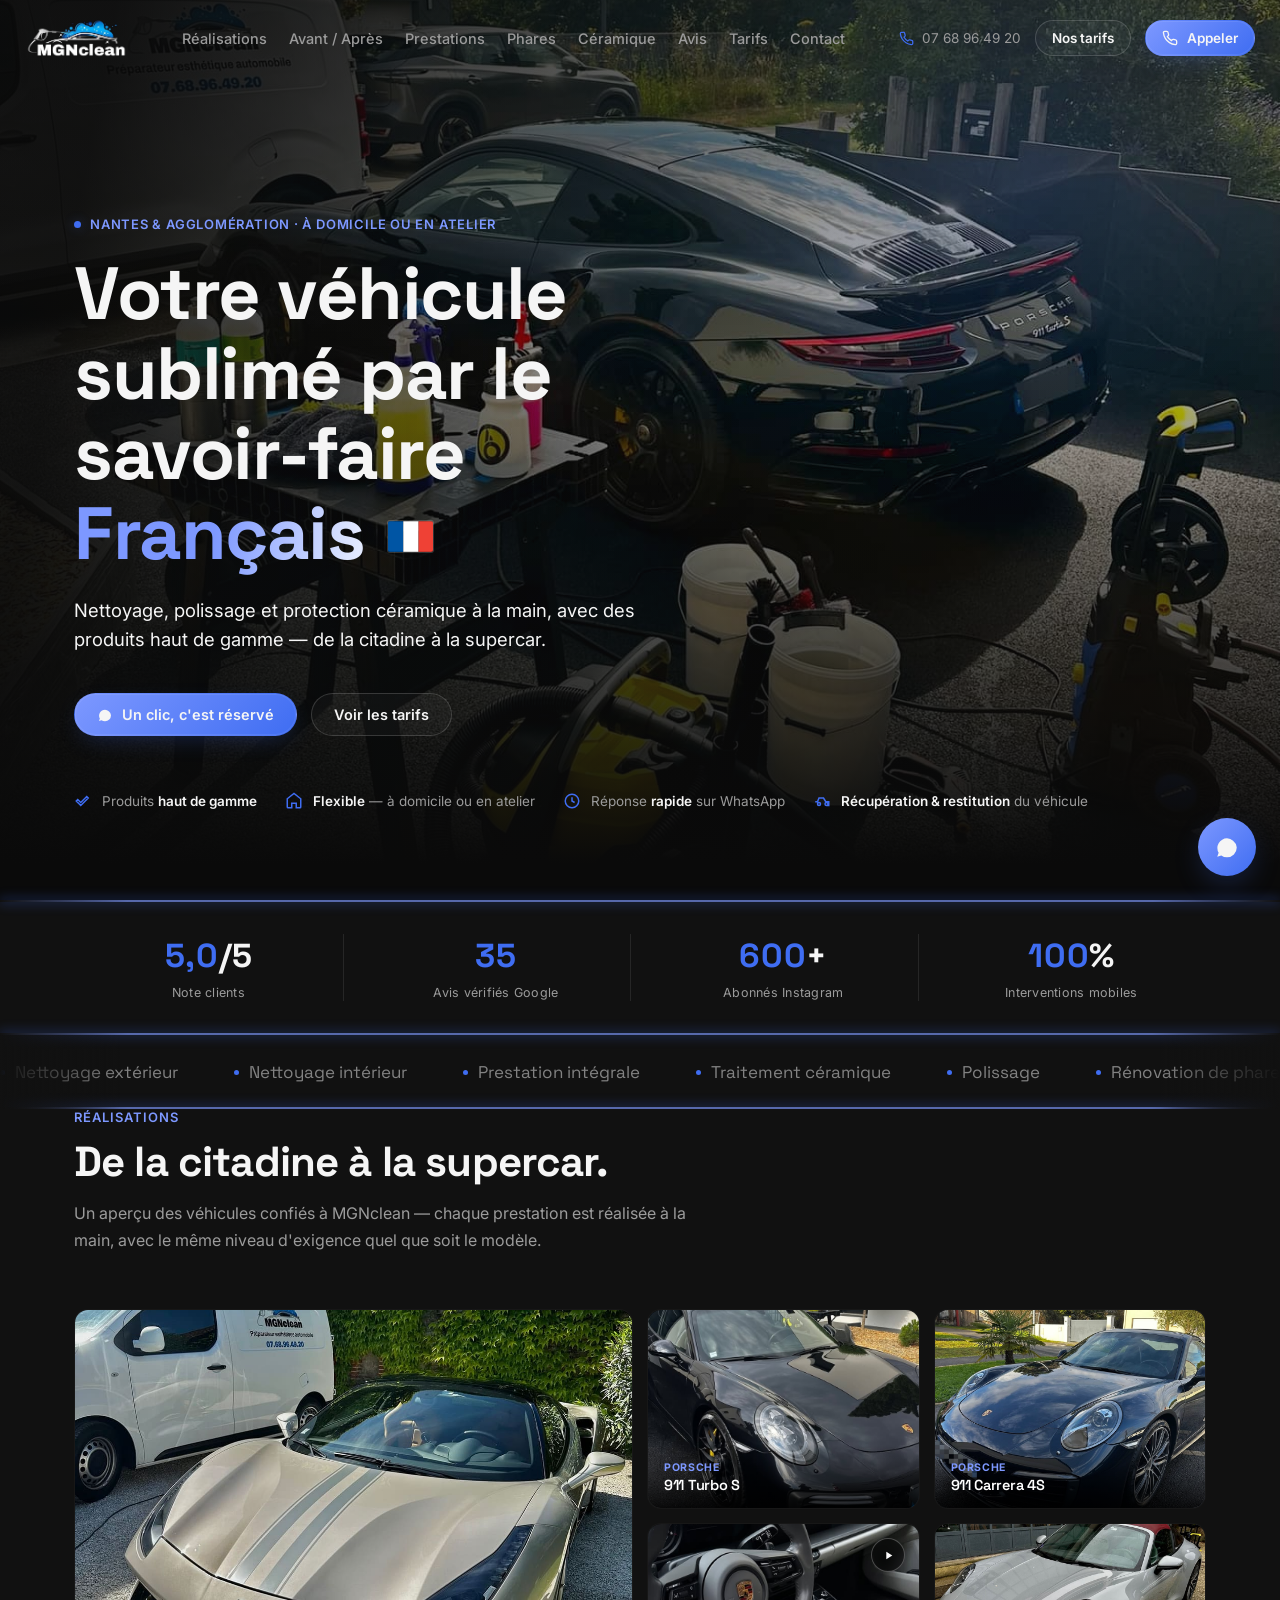
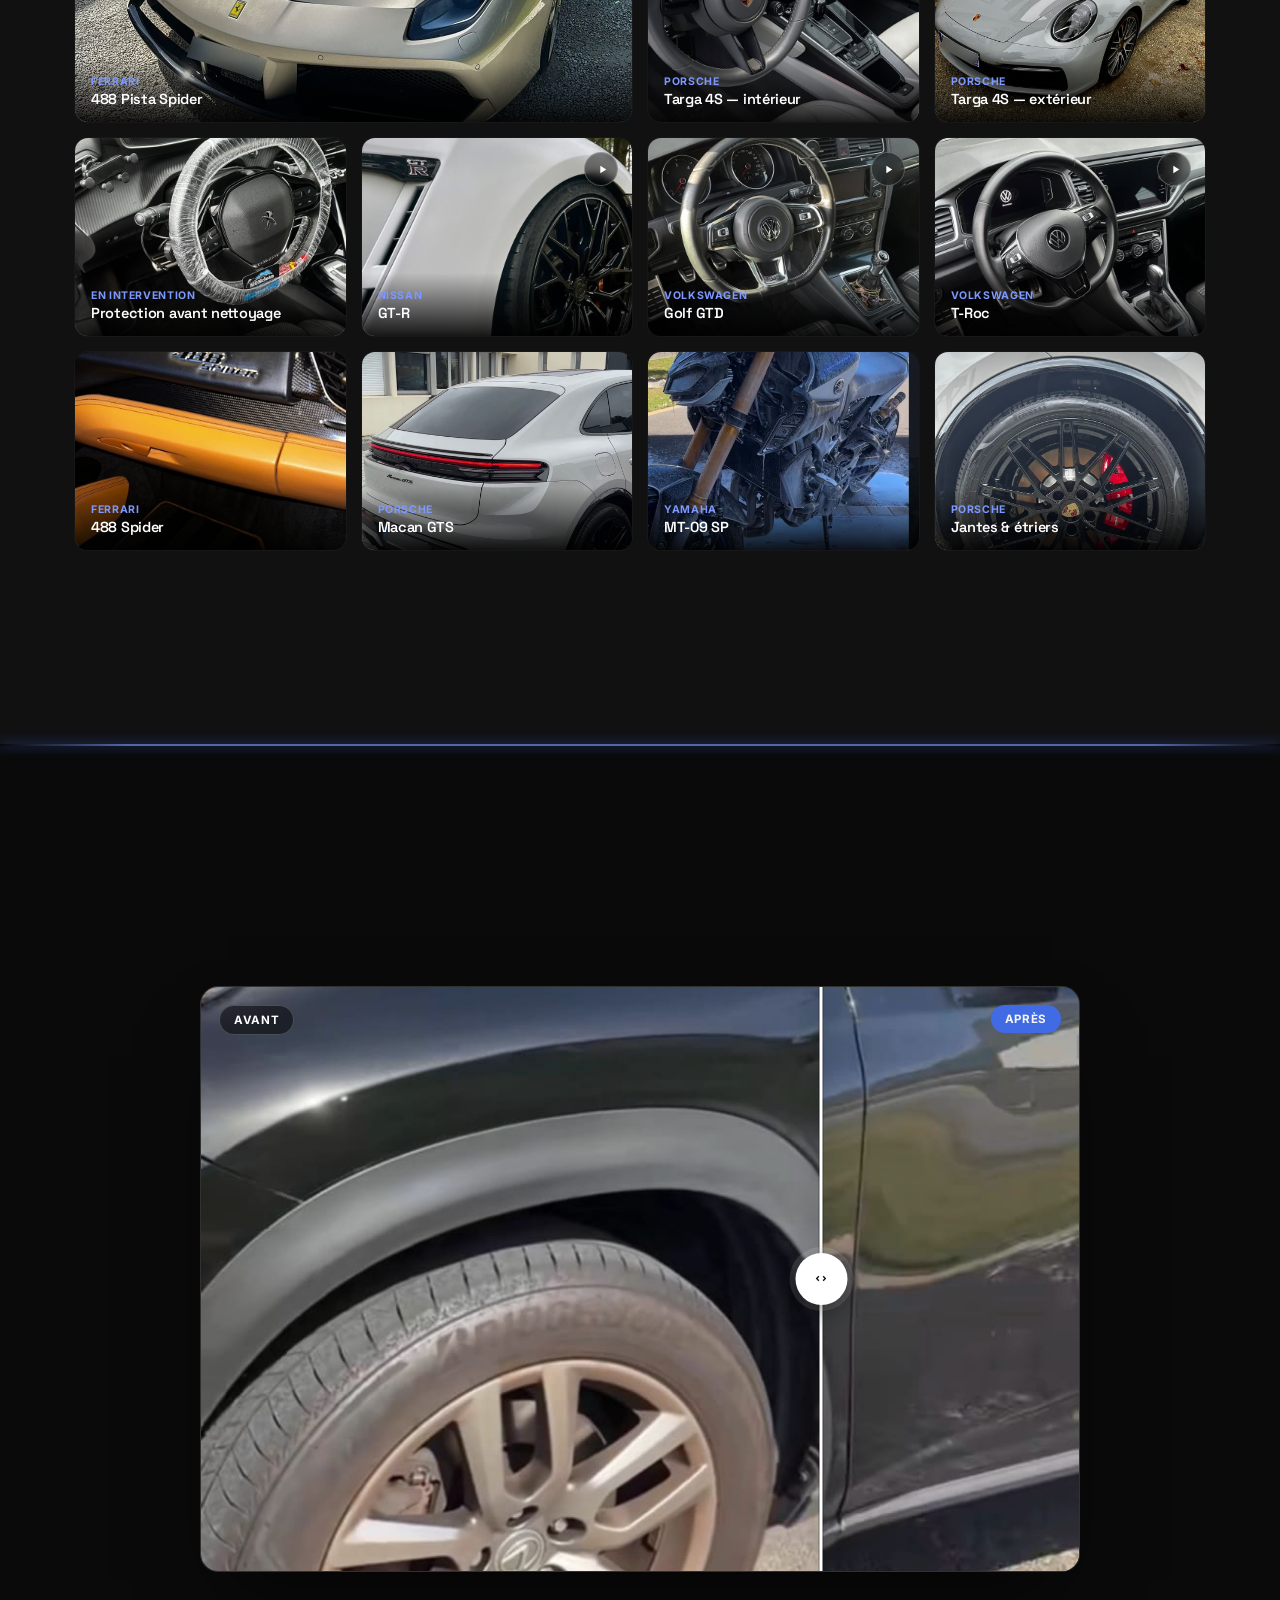
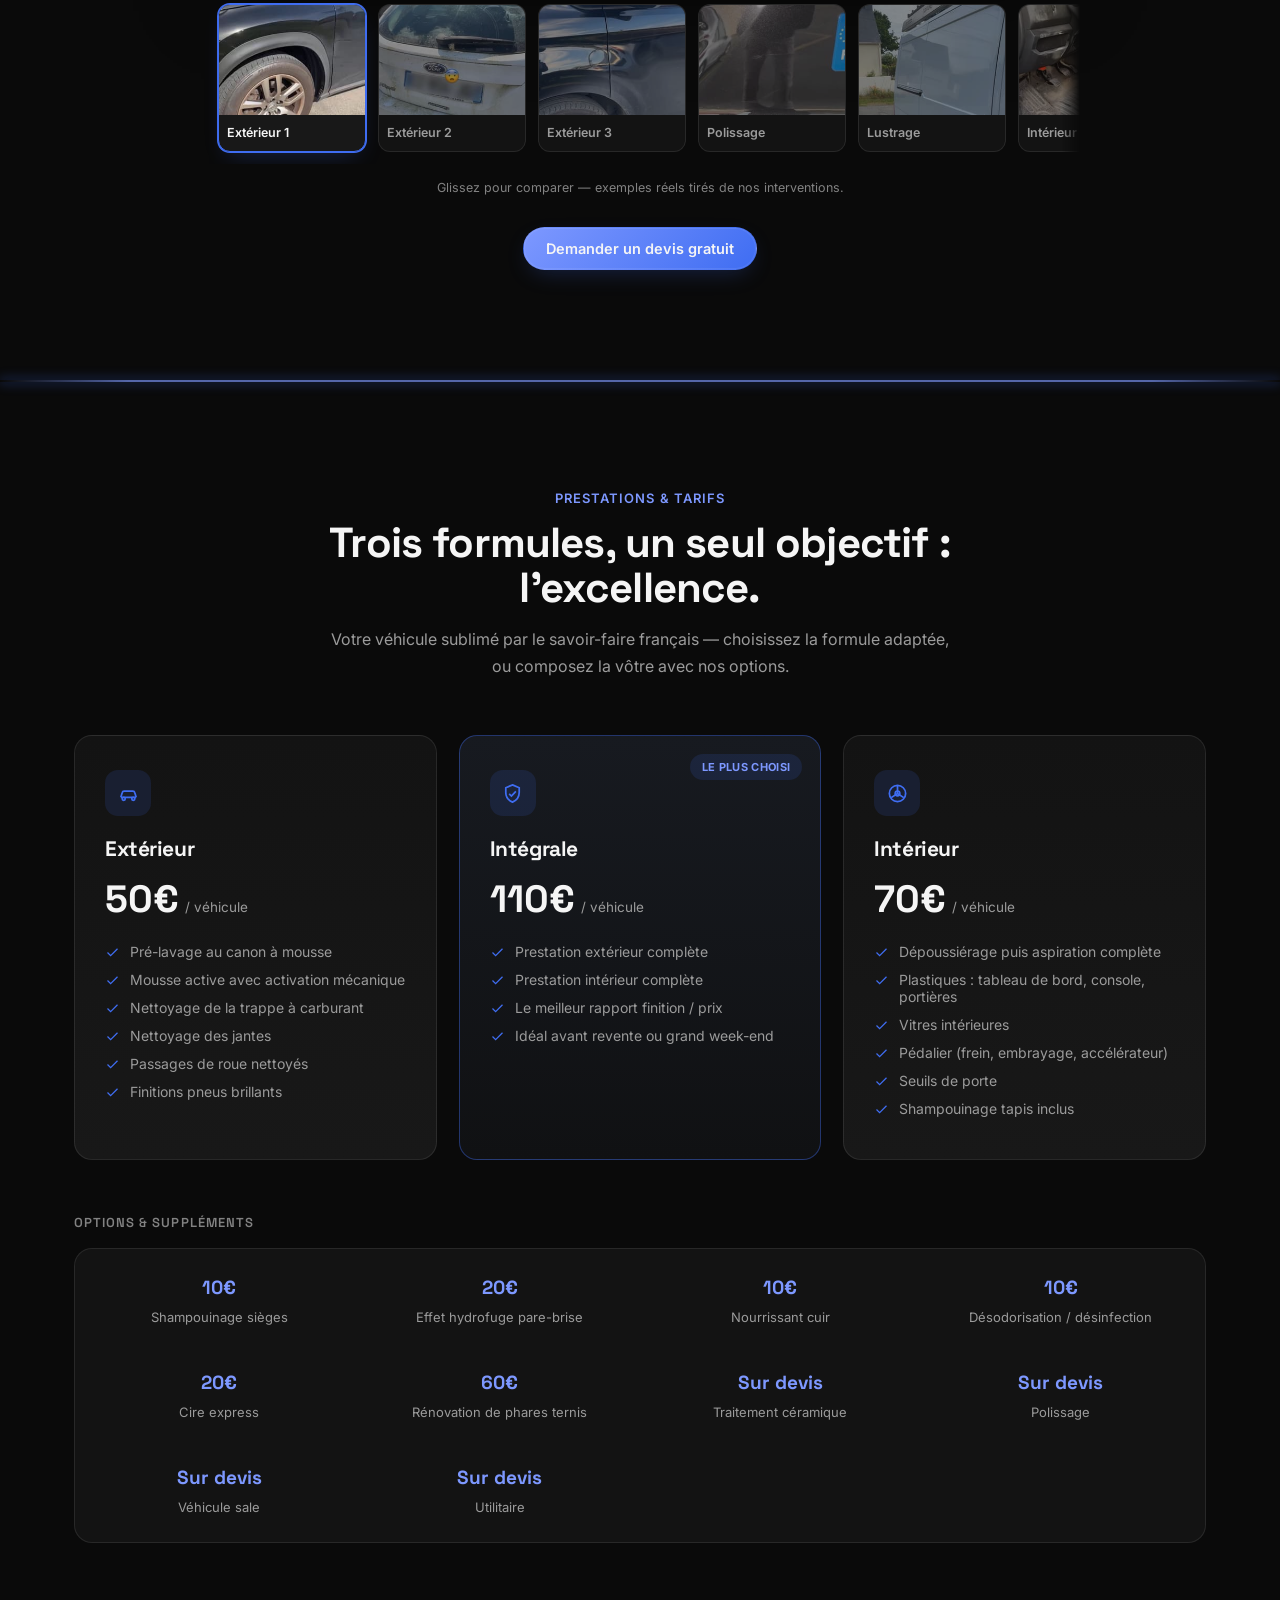
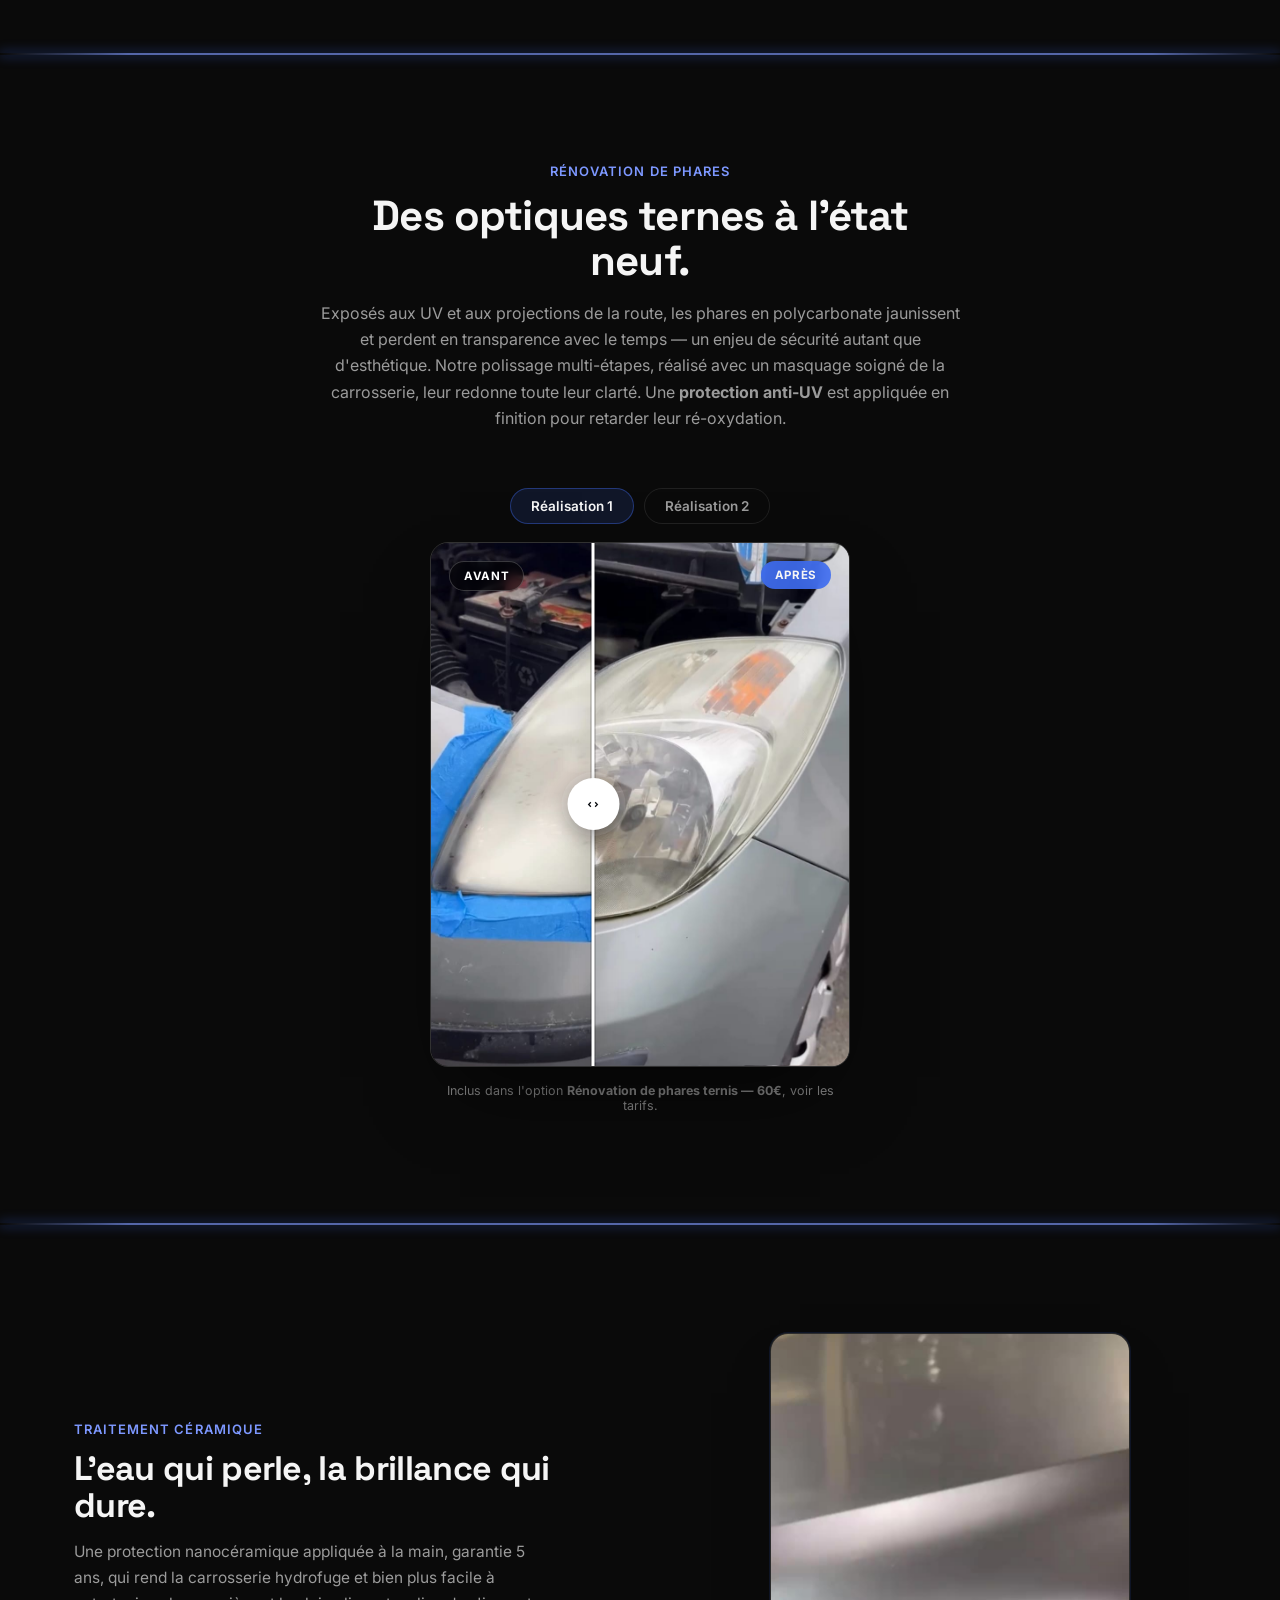
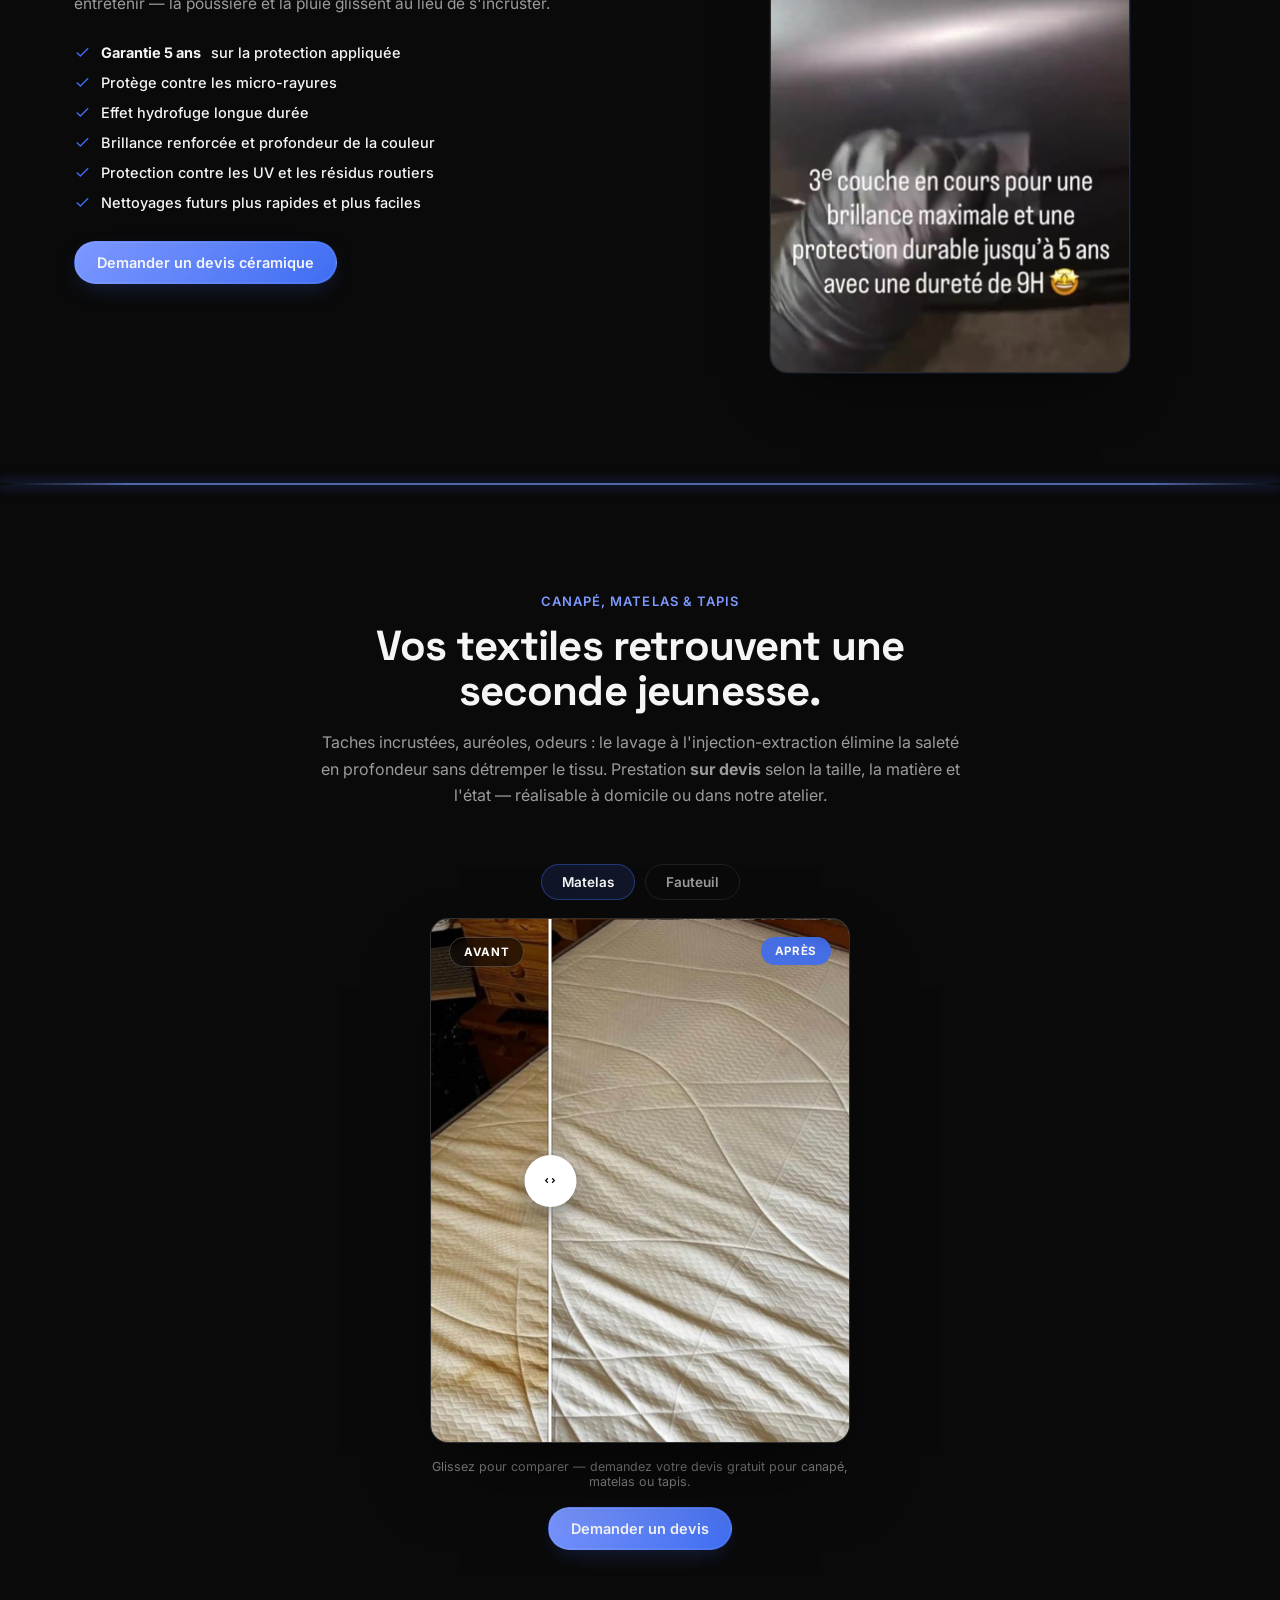
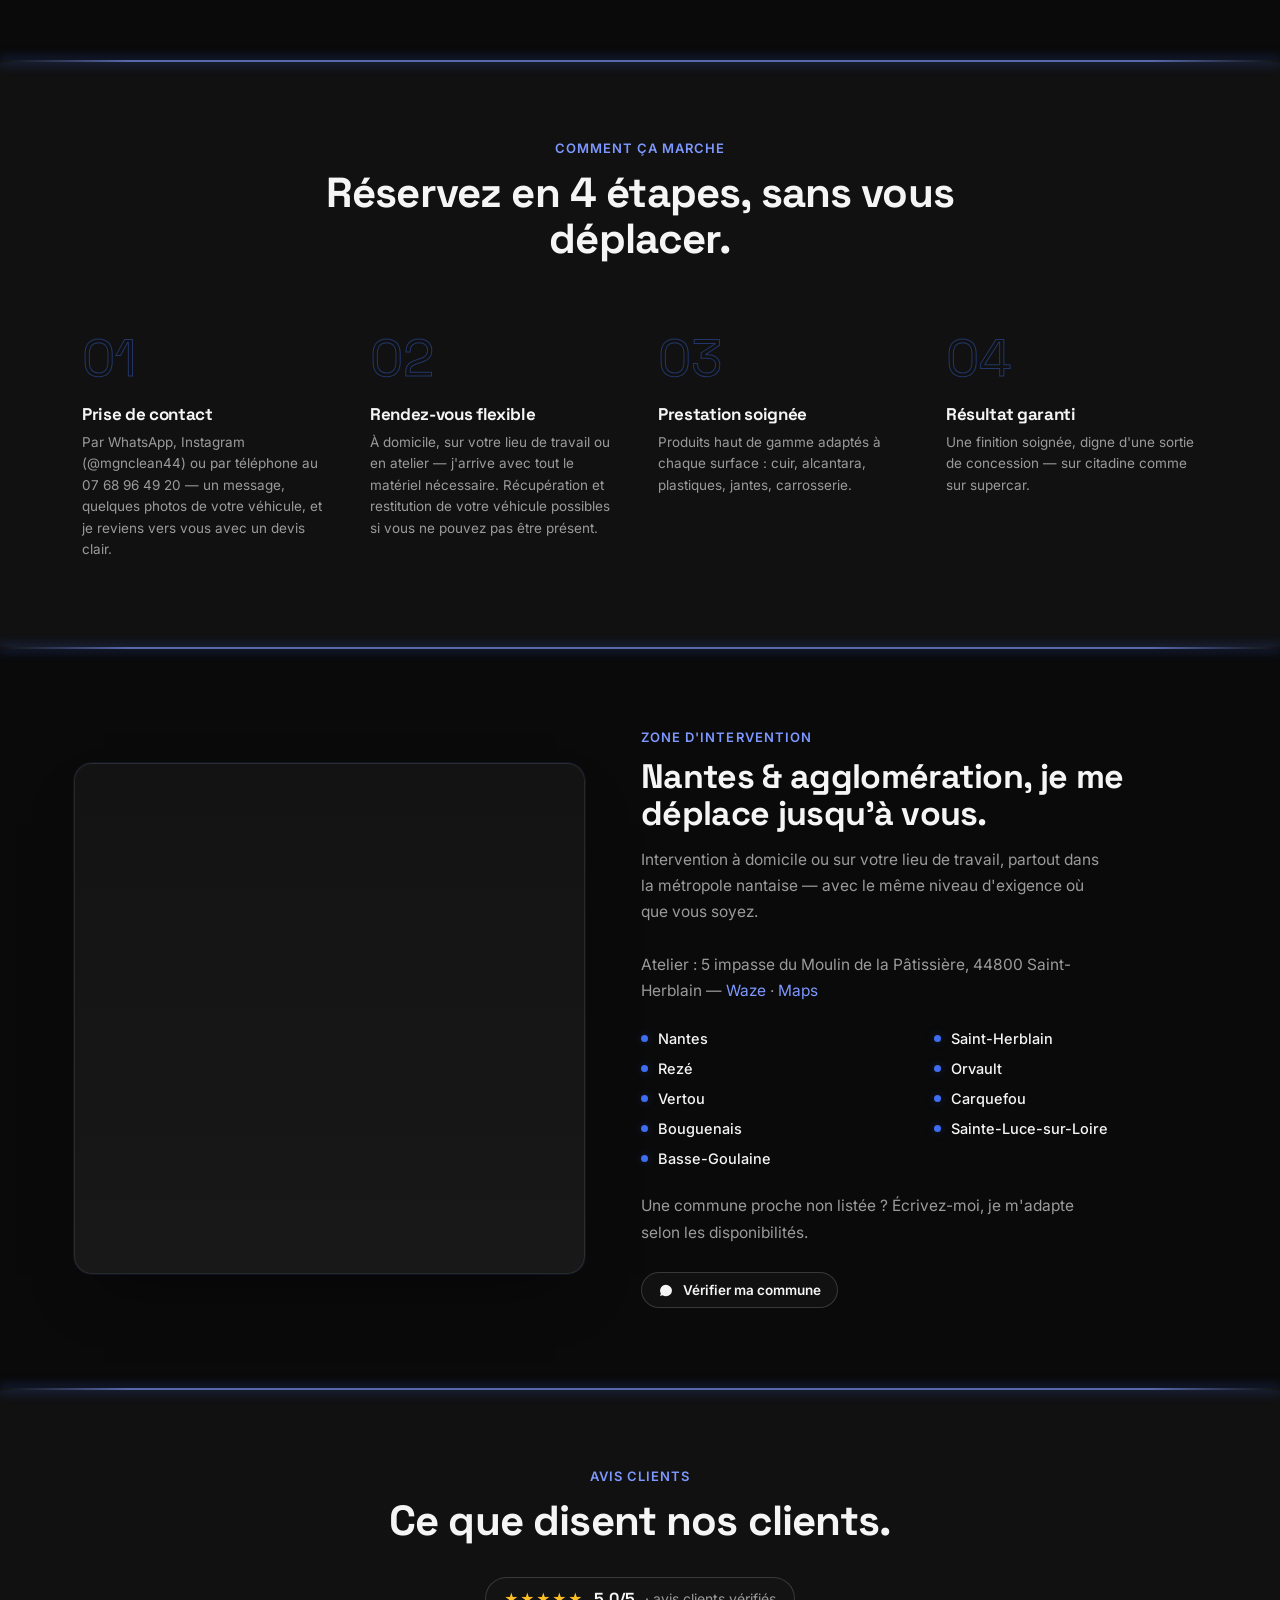
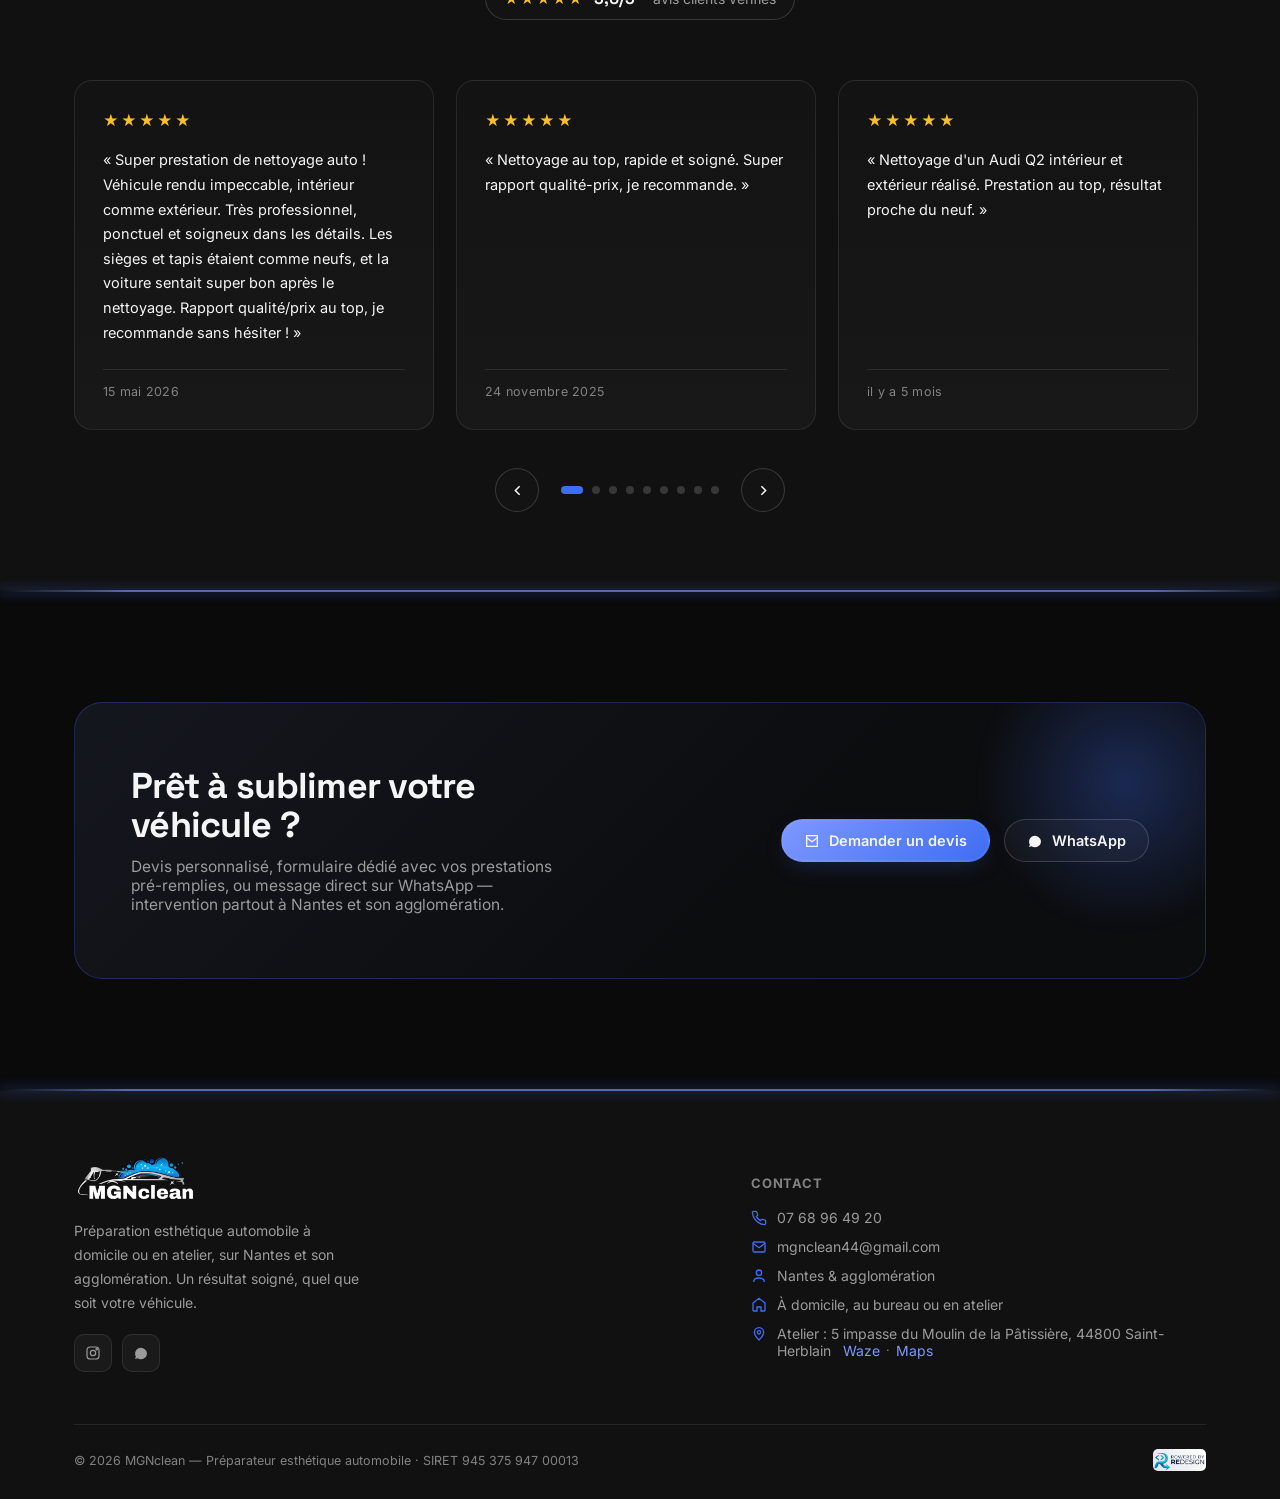
==== index.html @ d17859e5 "Refait l'Avant/Après avec une bande de vignettes sous le slider Grand slider centré, puis bande hori" ====
<!DOCTYPE html>
<html lang="fr">
<head>
<meta charset="UTF-8" />
<meta name="viewport" content="width=device-width, initial-scale=1" />
<title>MGNclean — Préparation esthétique automobile à domicile | Nantes</title>
<meta name="description" content="MGNclean, préparateur esthétique automobile à Nantes et son agglomération. Nettoyage extérieur, intérieur, traitement céramique et polissage, à domicile ou en atelier. Devis WhatsApp instantané." />
<meta name="theme-color" content="#07090b" />
<link rel="icon" href="assets/favicon.svg" type="image/svg+xml" />
<link rel="icon" href="assets/favicon-16.png" sizes="16x16" type="image/png" />
<link rel="icon" href="assets/favicon-32.png" sizes="32x32" type="image/png" />
<link rel="icon" href="assets/favicon-192.png" sizes="192x192" type="image/png" />
<link rel="icon" href="assets/favicon-512.png" sizes="512x512" type="image/png" />
<link rel="apple-touch-icon" href="assets/apple-touch-icon.png" />
<meta property="og:title" content="MGNclean — Préparation esthétique automobile" />
<meta property="og:description" content="Nettoyage, polissage & traitement céramique à domicile ou en atelier — Nantes et son agglomération." />
<meta property="og:type" content="website" />
<meta property="og:locale" content="fr_FR" />
<meta property="og:url" content="https://mgnclean44.fr/" />
<meta property="og:image" content="https://mgnclean44.fr/assets/img/hq/porsche-turbo-s-setup-hero.jpg" />
<link rel="preconnect" href="https://fonts.googleapis.com" />
<link rel="preconnect" href="https://fonts.gstatic.com" crossorigin />
<link href="https://fonts.googleapis.com/css2?family=Space+Grotesk:wght@500;600;700&family=Inter:wght@400;500;600;700&display=swap" rel="stylesheet" />
<link rel="stylesheet" href="assets/styles.css" />
<script type="application/ld+json">
{
  "@context": "https://schema.org",
  "@type": "AutoDetailing",
  "name": "MGNclean",
  "image": "https://mgnclean44.fr/assets/img/hq/porsche-turbo-s-setup-hero.jpg",
  "telephone": "+33768964920",
  "email": "mgnclean44@gmail.com",
  "priceRange": "€€",
  "areaServed": "Nantes et son agglomération",
  "address": { "@type": "PostalAddress", "streetAddress": "5 impasse du Moulin de la Pâtissière", "addressLocality": "Saint-Herblain", "postalCode": "44800", "addressCountry": "FR" },
  "url": "https://mgnclean44.fr/",
  "sameAs": ["https://www.instagram.com/mgnclean44/"]
}
</script>
</head>
<body>
<a class="skip-link" href="#main">Aller au contenu</a>

<header class="hd" id="hd">
  <div class="hd-in">
    <a href="#top" class="logo">
      <span class="logo-mark">
        <img src="assets/img/brand/logo-mark.png" alt="MGNclean" width="914" height="372" />
      </span>
    </a>
    <nav class="nav" aria-label="Navigation principale">
      <a href="#realisations">Réalisations</a>
      <a href="#avant-apres">Avant / Après</a>
      <a href="#prestations">Prestations</a>
      <a href="#phares">Phares</a>
      <a href="#ceramique">Céramique</a>
      <a href="#avis">Avis</a>
      <a href="#tarifs">Tarifs</a>
      <a href="contact.html">Contact</a>
    </nav>
    <div class="hd-actions">
      <a class="tel-pill" href="tel:+33768964920">
        <svg viewBox="0 0 24 24" fill="none" stroke="currentColor" stroke-width="2"><path d="M22 16.92v3a2 2 0 0 1-2.18 2 19.79 19.79 0 0 1-8.63-3.07 19.5 19.5 0 0 1-6-6 19.79 19.79 0 0 1-3.07-8.67A2 2 0 0 1 4.11 2h3a2 2 0 0 1 2 1.72c.127.96.361 1.903.7 2.81a2 2 0 0 1-.45 2.11L8.09 9.91a16 16 0 0 0 6 6l1.27-1.27a2 2 0 0 1 2.11-.45c.907.339 1.85.573 2.81.7A2 2 0 0 1 22 16.92z"/></svg>
        07 68 96 49 20
      </a>
      <a class="tarifs-quick" href="#tarifs">Tarifs</a>
      <a class="btn btn-ghost btn-sm" href="#tarifs">Nos tarifs</a>
      <a class="btn btn-cyan btn-sm" href="tel:+33768964920">
        <svg viewBox="0 0 24 24" fill="none" stroke="currentColor" stroke-width="2"><path d="M22 16.92v3a2 2 0 0 1-2.18 2 19.79 19.79 0 0 1-8.63-3.07 19.5 19.5 0 0 1-6-6 19.79 19.79 0 0 1-3.07-8.67A2 2 0 0 1 4.11 2h3a2 2 0 0 1 2 1.72c.127.96.361 1.903.7 2.81a2 2 0 0 1-.45 2.11L8.09 9.91a16 16 0 0 0 6 6l1.27-1.27a2 2 0 0 1 2.11-.45c.907.339 1.85.573 2.81.7A2 2 0 0 1 22 16.92z"/></svg>
        Appeler
      </a>
      <button class="burger" id="burger" aria-label="Menu" aria-expanded="false"><span></span><span></span><span></span></button>
    </div>
  </div>
</header>

<nav class="mnav" id="mnav" inert>
  <a href="#realisations">Réalisations</a>
  <a href="#avant-apres">Avant / Après</a>
  <a href="#prestations">Prestations</a>
  <a href="#phares">Rénovation phares</a>
  <a href="#ceramique">Traitement céramique</a>
  <a href="#avis">Avis</a>
  <a href="#tarifs">Tarifs</a>
  <a href="contact.html">Contact</a>
  <a class="btn btn-cyan" href="https://wa.me/message/XT7KCCNUZB6QK1" target="_blank" rel="noopener" style="margin-top:12px">Réserver sur WhatsApp</a>
</nav>

<main id="main">
<span id="top"></span>

<!-- ===================== HERO ===================== -->
<section class="hero">
  <div class="hero-media">
    <img class="hero-bg is-active" src="assets/img/hq/porsche-turbo-s-setup-hero.jpg" alt="Setup complet MGNclean : Porsche 911 Turbo S, van et matériel de detailing sur intervention" style="object-position:center 68%" />
  </div>
  <div class="hero-glow" aria-hidden="true"></div>
  <div class="hero-in">
    <p class="eyebrow">Nantes &amp; agglomération · À domicile ou en atelier</p>
    <h1>Votre véhicule sublimé par le savoir-faire <span class="fr-word"><em>Français</em> <svg class="fr-flag" viewBox="0 0 3 2" role="img" aria-label="France"><rect width="1" height="2" x="0" fill="#0055A4"/><rect width="1" height="2" x="1" fill="#fff"/><rect width="1" height="2" x="2" fill="#EF4135"/></svg></span></h1>
    <p class="hero-sub">Nettoyage, polissage et protection céramique à la main, avec des produits haut de gamme — de la citadine à la supercar.</p>
    <div class="hero-cta">
      <a class="btn btn-cyan" href="https://wa.me/message/XT7KCCNUZB6QK1" target="_blank" rel="noopener">
        <svg viewBox="0 0 24 24" fill="currentColor"><path d="M17.6 6.32A8.86 8.86 0 0 0 12.03 4a8.94 8.94 0 0 0-7.74 13.4L3 21l3.72-1.24a8.94 8.94 0 0 0 5.31 1.7h.01A8.94 8.94 0 0 0 21 12.5a8.86 8.86 0 0 0-3.4-6.18Z"/></svg>
        Un clic, c'est réservé
      </a>
      <a class="btn btn-ghost" href="#tarifs">Voir les tarifs</a>
    </div>
    <div class="hero-badges">
      <div class="hb"><svg viewBox="0 0 24 24" fill="none" stroke="currentColor" stroke-width="2"><path d="M3 12l2-2 4 4 8-8 2 2-10 10-6-6z"/></svg><span>Produits <b>haut de gamme</b></span></div>
      <div class="hb"><svg viewBox="0 0 24 24" fill="none" stroke="currentColor" stroke-width="2"><path d="M3 9l9-7 9 7v11a1 1 0 0 1-1 1h-5v-6H9v6H4a1 1 0 0 1-1-1z"/></svg><span><b>Flexible</b> — à domicile ou en atelier</span></div>
      <div class="hb"><svg viewBox="0 0 24 24" fill="none" stroke="currentColor" stroke-width="2"><circle cx="12" cy="12" r="9"/><path d="M12 7v5l3.5 2"/></svg><span>Réponse <b>rapide</b> sur WhatsApp</span></div>
      <div class="hb"><svg viewBox="0 0 24 24" fill="none" stroke="currentColor" stroke-width="2"><path d="M3 13h3l2-5h6l3 5h4v5h-2M8 18a2 2 0 1 0 0-4 2 2 0 0 0 0 4Zm10 0a2 2 0 1 0 0-4 2 2 0 0 0 0 4Z"/></svg><span><b>Récupération &amp; restitution</b> du véhicule</span></div>
    </div>
  </div>
</section>

<!-- ===================== STATS ===================== -->
<div class="stats sec-edge-t sec-edge-b">
  <div class="stats-in">
    <div class="stat"><b><span class="cy">5,0</span>/5</b><span>Note clients</span></div>
    <div class="stat"><b><span class="cy">35</span></b><span>Avis vérifiés Google</span></div>
    <div class="stat"><b><span class="cy">600</span>+</b><span>Abonnés Instagram</span></div>
    <div class="stat"><b><span class="cy">100</span>%</b><span>Interventions mobiles</span></div>
  </div>
</div>

<!-- ===================== FLEET MARQUEE ===================== -->
<div class="fleet sec-edge-b">
  <div class="fleet-marquee">
    <div class="fleet-track">
      <span>Nettoyage extérieur</span><span>Nettoyage intérieur</span><span>Prestation intégrale</span><span>Traitement céramique</span><span>Polissage</span><span>Rénovation de phares</span><span>Shampouinage sièges &amp; tapis</span><span>Effet hydrofuge</span><span>Nourrissant cuir</span><span>Désodorisation &amp; désinfection</span>
      <span>Nettoyage extérieur</span><span>Nettoyage intérieur</span><span>Prestation intégrale</span><span>Traitement céramique</span><span>Polissage</span><span>Rénovation de phares</span><span>Shampouinage sièges &amp; tapis</span><span>Effet hydrofuge</span><span>Nourrissant cuir</span><span>Désodorisation &amp; désinfection</span>
    </div>
  </div>
</div>

<!-- ===================== REALISATIONS ===================== -->
<section class="section sec-shade" id="realisations" style="padding-top:0">
  <div class="wrap">
    <div class="sec-head" data-reveal>
      <span class="sec-eyebrow">Réalisations</span>
      <h2>De la citadine à la supercar.</h2>
      <p>Un aperçu des véhicules confiés à MGNclean — chaque prestation est réalisée à la main, avec le même niveau d'exigence quel que soit le modèle.</p>
    </div>

    <div class="gal-grid" data-reveal id="galGrid">
      <a class="gal-item big" href="https://www.instagram.com/mgnclean44/" target="_blank" rel="noopener" data-cap="Ferrari 488 Pista Spider préparée par MGNclean.">
        <img src="assets/img/hq/ferrari-488-pista-hq.jpg" alt="Ferrari 488 Pista Spider préparée par MGNclean" style="object-position:center 62%" loading="lazy" />
        <span class="gal-caption"><span><span class="tag">Ferrari</span><h4>488 Pista Spider</h4></span></span>
      </a>
      <a class="gal-item" href="https://www.instagram.com/mgnclean44/" target="_blank" rel="noopener" data-cap="Préparation esthétique extérieure d'une Porsche 911 Turbo S.">
        <img src="assets/img/gallery/porsche-911-turbo-s-noir.jpg" alt="Porsche 911 Turbo S noire préparée par MGNclean" style="object-position:center 62%" loading="lazy" />
        <span class="gal-caption"><span><span class="tag">Porsche</span><h4>911 Turbo S</h4></span></span>
      </a>
      <a class="gal-item" href="https://www.instagram.com/mgnclean44/" target="_blank" rel="noopener" data-cap="Porsche 911 Carrera 4S noire préparée par MGNclean, face avant.">
        <img src="assets/img/gallery/porsche-911-noire-face-avant.jpg" alt="Porsche 911 Carrera 4S noire préparée par MGNclean, vue de face" style="object-position:center 55%" loading="lazy" />
        <span class="gal-caption"><span><span class="tag">Porsche</span><h4>911 Carrera 4S</h4></span></span>
      </a>
      <a class="gal-item" href="https://www.instagram.com/mgnclean44/" target="_blank" rel="noopener" data-cap="Habitacle cuir blanc nettoyé d'une Porsche 911 Targa 4S.">
        <img src="assets/img/gallery/porsche-911-targa-4s-interieur-cuir.jpg" alt="Intérieur cuir blanc Porsche 911 Targa 4S" style="object-position:center 32%" loading="lazy" />
        <span class="gal-play"><svg viewBox="0 0 24 24" fill="currentColor"><path d="M8 5v14l11-7z"/></svg></span>
        <span class="gal-caption"><span><span class="tag">Porsche</span><h4>Targa 4S — intérieur</h4></span></span>
      </a>
      <a class="gal-item" href="https://www.instagram.com/mgnclean44/" target="_blank" rel="noopener" data-cap="Porsche 911 Targa 4S préparée par MGNclean, vue extérieure.">
        <img src="assets/img/gallery/porsche-911-targa-4s-exterieur.jpg" alt="Porsche 911 Targa 4S grise, toit rouge, préparée par MGNclean" style="object-position:center 55%" loading="lazy" />
        <span class="gal-caption"><span><span class="tag">Porsche</span><h4>Targa 4S — extérieur</h4></span></span>
      </a>
      <a class="gal-item" href="https://www.instagram.com/mgnclean44/" target="_blank" rel="noopener" data-cap="Sur intervention — protection du volant avant prestation intérieure.">
        <img src="assets/img/gallery/intervention-mgnclean-protection-volant.jpg" alt="Volant protégé par MGNclean avant intervention intérieure" style="object-position:center 28%" loading="lazy" />
        <span class="gal-caption"><span><span class="tag">En intervention</span><h4>Protection avant nettoyage</h4></span></span>
      </a>
      <a class="gal-item" href="https://www.instagram.com/mgnclean44/" target="_blank" rel="noopener" data-cap="Profil d'une Nissan GT-R préparée par MGNclean.">
        <img src="assets/img/gallery/nissan-gtr-profil-badge.jpg" alt="Profil et badge d'une Nissan GT-R blanche préparée par MGNclean" style="object-position:center 45%" loading="lazy" />
        <span class="gal-play"><svg viewBox="0 0 24 24" fill="currentColor"><path d="M8 5v14l11-7z"/></svg></span>
        <span class="gal-caption"><span><span class="tag">Nissan</span><h4>GT-R</h4></span></span>
      </a>
      <a class="gal-item" href="https://www.instagram.com/mgnclean44/" target="_blank" rel="noopener" data-cap="Habitacle nettoyé d'une Volkswagen Golf GTD.">
        <img src="assets/img/gallery/vw-golf-gtd-interieur.jpg" alt="Intérieur Volkswagen Golf GTD" style="object-position:center 28%" loading="lazy" />
        <span class="gal-play"><svg viewBox="0 0 24 24" fill="currentColor"><path d="M8 5v14l11-7z"/></svg></span>
        <span class="gal-caption"><span><span class="tag">Volkswagen</span><h4>Golf GTD</h4></span></span>
      </a>
      <a class="gal-item" href="https://www.instagram.com/mgnclean44/" target="_blank" rel="noopener" data-cap="Habitacle nettoyé d'un Volkswagen T-Roc, SUV familial.">
        <img src="assets/img/gallery/vw-troc-interieur.jpg" alt="Intérieur Volkswagen T-Roc" style="object-position:center 32%" loading="lazy" />
        <span class="gal-play"><svg viewBox="0 0 24 24" fill="currentColor"><path d="M8 5v14l11-7z"/></svg></span>
        <span class="gal-caption"><span><span class="tag">Volkswagen</span><h4>T-Roc</h4></span></span>
      </a>
      <a class="gal-item" href="https://www.instagram.com/mgnclean44/" target="_blank" rel="noopener" data-cap="Habitacle cuir orange d'une Ferrari 488 Spider préparée par MGNclean.">
        <img src="assets/img/gallery/ferrari-488-spider-habitacle-orange.jpg" alt="Habitacle cuir orange d'une Ferrari 488 Spider" style="object-position:center 18%" loading="lazy" />
        <span class="gal-caption"><span><span class="tag">Ferrari</span><h4>488 Spider</h4></span></span>
      </a>
      <a class="gal-item" href="https://www.instagram.com/mgnclean44/" target="_blank" rel="noopener" data-cap="Porsche Macan GTS préparée par MGNclean.">
        <img src="assets/img/gallery/porsche-macan-gts-arriere.jpg" alt="Porsche Macan GTS blanche préparée par MGNclean, vue arrière" style="object-position:center 40%" loading="lazy" />
        <span class="gal-caption"><span><span class="tag">Porsche</span><h4>Macan GTS</h4></span></span>
      </a>
      <a class="gal-item" href="https://www.instagram.com/mgnclean44/" target="_blank" rel="noopener" data-cap="Yamaha MT-09 SP au lavage moussant par MGNclean.">
        <img src="assets/img/gallery/yamaha-mt09-lavage-mousse.jpg" alt="Yamaha MT-09 SP recouverte de mousse active lors d'un lavage MGNclean" style="object-position:center 45%" loading="lazy" />
        <span class="gal-caption"><span><span class="tag">Yamaha</span><h4>MT-09 SP</h4></span></span>
      </a>
      <a class="gal-item" href="https://www.instagram.com/mgnclean44/" target="_blank" rel="noopener" data-cap="Jantes et étriers de frein d'une Porsche, finition impeccable.">
        <img src="assets/img/gallery/porsche-jantes-etriers.jpg" alt="Jante noire et étrier de frein rouge Porsche, finition impeccable" style="object-position:center 40%" loading="lazy" />
        <span class="gal-caption"><span><span class="tag">Porsche</span><h4>Jantes &amp; étriers</h4></span></span>
      </a>
    </div>

    <div class="gal-more" data-reveal>
      <a class="btn btn-ghost" href="https://www.instagram.com/mgnclean44/" target="_blank" rel="noopener">
        <svg viewBox="0 0 24 24" fill="none" stroke="currentColor" stroke-width="1.8"><rect x="3" y="3" width="18" height="18" rx="5"/><circle cx="12" cy="12" r="4"/><circle cx="17.5" cy="6.5" r="1"/></svg>
        Voir toutes les réalisations sur Instagram
      </a>
    </div>
  </div>
</section>

<!-- ===================== AVANT / APRES ===================== -->
<section class="section sec-edge-t" id="avant-apres">
  <div class="wrap">
    <div class="sec-head center" data-reveal>
      <span class="sec-eyebrow">Avant / après</span>
      <h2>La différence se voit.</h2>
    </div>
    <div class="ba-wrap">
      <div class="ba-stage" data-reveal>
        <div class="ba-panel active" data-ba-panel="ext1" id="ba-panel-ext1" role="tabpanel" aria-labelledby="ba-tab-ext1" tabindex="0">
          <div class="ba-slider" data-ba-slider>
            <img class="ba-before" src="assets/img/gallery/ba-lexus-exterieur-avant.jpg" alt="Extérieur avant nettoyage, jante encrassée par les résidus de freinage" style="object-position:center 55%" loading="lazy" />
            <img class="ba-after" src="assets/img/gallery/ba-lexus-exterieur-apres.jpg" alt="Extérieur après nettoyage, carrosserie et jante noire brillantes" style="object-position:center 55%" loading="lazy" />
            <span class="ba-label l-before">Avant</span>
            <span class="ba-label l-after">Après</span>
            <div class="ba-handle">
              <div class="ba-grip">
                <svg viewBox="0 0 24 24" fill="none" stroke="currentColor" stroke-width="2.4"><path d="M8 8l-4 4 4 4M16 8l4 4-4 4"/></svg>
              </div>
            </div>
          </div>
        </div>

        <div class="ba-panel" data-ba-panel="ext2" id="ba-panel-ext2" role="tabpanel" aria-labelledby="ba-tab-ext2" tabindex="0" hidden>
          <div class="ba-slider" data-ba-slider>
            <img class="ba-before" src="assets/img/gallery/ba-lustrage-avant.jpg" alt="Extérieur avant polissage, carrosserie terne et voilée" style="object-position:center 40%" loading="lazy" />
            <img class="ba-after" src="assets/img/gallery/ba-lustrage-apres.jpg" alt="Extérieur après polissage, carrosserie brillante aux reflets nets" style="object-position:center 40%" loading="lazy" />
            <span class="ba-label l-before">Avant</span>
            <span class="ba-label l-after">Après</span>
            <div class="ba-handle">
              <div class="ba-grip">
                <svg viewBox="0 0 24 24" fill="none" stroke="currentColor" stroke-width="2.4"><path d="M8 8l-4 4 4 4M16 8l4 4-4 4"/></svg>
              </div>
            </div>
          </div>
        </div>

        <div class="ba-panel" data-ba-panel="lustrage2" id="ba-panel-lustrage2" role="tabpanel" aria-labelledby="ba-tab-lustrage2" tabindex="0" hidden>
          <div class="ba-slider" data-ba-slider>
            <img class="ba-before" src="assets/img/gallery/ba-lustrage2-avant.jpg" alt="Camionnette avant lustrage, carrosserie terne" loading="lazy" />
            <img class="ba-after" src="assets/img/gallery/ba-lustrage2-apres.jpg" alt="Camionnette après lustrage, carrosserie brillante" loading="lazy" />
            <span class="ba-label l-before">Avant</span>
            <span class="ba-label l-after">Après</span>
            <div class="ba-handle">
              <div class="ba-grip">
                <svg viewBox="0 0 24 24" fill="none" stroke="currentColor" stroke-width="2.4"><path d="M8 8l-4 4 4 4M16 8l4 4-4 4"/></svg>
              </div>
            </div>
          </div>
        </div>

        <div class="ba-panel" data-ba-panel="ext3" id="ba-panel-ext3" role="tabpanel" aria-labelledby="ba-tab-ext3" tabindex="0" hidden>
          <div class="ba-slider" data-ba-slider>
            <img class="ba-before" src="assets/img/gallery/ba-ford-exterieur-avant.jpg" alt="Extérieur avant nettoyage, carrosserie couverte de mousses et traces vertes" style="object-position:center 40%" loading="lazy" />
            <img class="ba-after" src="assets/img/gallery/ba-ford-exterieur-apres.jpg" alt="Extérieur après nettoyage, carrosserie propre et brillante" style="object-position:center 40%" loading="lazy" />
            <span class="ba-label l-before">Avant</span>
            <span class="ba-label l-after">Après</span>
            <div class="ba-handle">
              <div class="ba-grip">
                <svg viewBox="0 0 24 24" fill="none" stroke="currentColor" stroke-width="2.4"><path d="M8 8l-4 4 4 4M16 8l4 4-4 4"/></svg>
              </div>
            </div>
          </div>
        </div>

        <div class="ba-panel" data-ba-panel="ext4" id="ba-panel-ext4" role="tabpanel" aria-labelledby="ba-tab-ext4" tabindex="0" hidden>
          <div class="ba-slider" data-ba-slider>
            <img class="ba-before" src="assets/img/gallery/ba-ford-suv-avant.jpg" alt="Extérieur avant lustrage, carrosserie terne avec traces de tourbillonnage" style="object-position:center 40%" loading="lazy" />
            <img class="ba-after" src="assets/img/gallery/ba-ford-suv-apres.jpg" alt="Extérieur après lustrage, carrosserie brillante aux reflets nets" style="object-position:center 40%" loading="lazy" />
            <span class="ba-label l-before">Avant</span>
            <span class="ba-label l-after">Après</span>
            <div class="ba-handle">
              <div class="ba-grip">
                <svg viewBox="0 0 24 24" fill="none" stroke="currentColor" stroke-width="2.4"><path d="M8 8l-4 4 4 4M16 8l4 4-4 4"/></svg>
              </div>
            </div>
          </div>
        </div>

        <div class="ba-panel" data-ba-panel="int1" id="ba-panel-int1" role="tabpanel" aria-labelledby="ba-tab-int1" tabindex="0" hidden>
          <div class="ba-slider" data-ba-slider>
            <img class="ba-before" src="assets/img/gallery/ba-renault-interieur-avant.jpg" alt="Intérieur avant nettoyage, tableau de bord et plancher poussiéreux" style="object-position:center 40%" loading="lazy" />
            <img class="ba-after" src="assets/img/gallery/ba-renault-interieur-apres.jpg" alt="Intérieur après nettoyage, plastiques et plancher impeccables" style="object-position:center 40%" loading="lazy" />
            <span class="ba-label l-before">Avant</span>
            <span class="ba-label l-after">Après</span>
            <div class="ba-handle">
              <div class="ba-grip">
                <svg viewBox="0 0 24 24" fill="none" stroke="currentColor" stroke-width="2.4"><path d="M8 8l-4 4 4 4M16 8l4 4-4 4"/></svg>
              </div>
            </div>
          </div>
        </div>

        <div class="ba-panel" data-ba-panel="int2" id="ba-panel-int2" role="tabpanel" aria-labelledby="ba-tab-int2" tabindex="0" hidden>
          <div class="ba-slider" data-ba-slider>
            <img class="ba-before" src="assets/img/gallery/ba-ford-transit-avant.jpg" alt="Intérieur avant nettoyage, tapis de sol boueux et tableau de bord poussiéreux" style="object-position:center 40%" loading="lazy" />
            <img class="ba-after" src="assets/img/gallery/ba-ford-transit-apres.jpg" alt="Intérieur après nettoyage, tapis de sol et plastiques impeccables" style="object-position:center 40%" loading="lazy" />
            <span class="ba-label l-before">Avant</span>
            <span class="ba-label l-after">Après</span>
            <div class="ba-handle">
              <div class="ba-grip">
                <svg viewBox="0 0 24 24" fill="none" stroke="currentColor" stroke-width="2.4"><path d="M8 8l-4 4 4 4M16 8l4 4-4 4"/></svg>
              </div>
            </div>
          </div>
        </div>

        <div class="ba-panel" data-ba-panel="sieges" id="ba-panel-sieges" role="tabpanel" aria-labelledby="ba-tab-sieges" tabindex="0" hidden>
          <div class="ba-slider" data-ba-slider>
            <img class="ba-before" src="assets/img/gallery/ba-bmw-sieges-avant.jpg" alt="Siège avant shampouinage, tissu terni" style="object-position:center 40%" loading="lazy" />
            <img class="ba-after" src="assets/img/gallery/ba-bmw-sieges-apres.jpg" alt="Siège après shampouinage, tissu impeccable" style="object-position:center 40%" loading="lazy" />
            <span class="ba-label l-before">Avant</span>
            <span class="ba-label l-after">Après</span>
            <div class="ba-handle">
              <div class="ba-grip">
                <svg viewBox="0 0 24 24" fill="none" stroke="currentColor" stroke-width="2.4"><path d="M8 8l-4 4 4 4M16 8l4 4-4 4"/></svg>
              </div>
            </div>
          </div>
        </div>

        <div class="ba-panel" data-ba-panel="tapis" id="ba-panel-tapis" role="tabpanel" aria-labelledby="ba-tab-tapis" tabindex="0" hidden>
          <div class="ba-slider" data-ba-slider>
            <img class="ba-before" src="assets/img/gallery/ba-bmw-plancher-avant.jpg" alt="Tapis avant aspiration, recouvert de poils et poussière" style="object-position:center 40%" loading="lazy" />
            <img class="ba-after" src="assets/img/gallery/ba-bmw-plancher-apres.jpg" alt="Tapis après aspiration complète, moquette impeccable" style="object-position:center 40%" loading="lazy" />
            <span class="ba-label l-before">Avant</span>
            <span class="ba-label l-after">Après</span>
            <div class="ba-handle">
              <div class="ba-grip">
                <svg viewBox="0 0 24 24" fill="none" stroke="currentColor" stroke-width="2.4"><path d="M8 8l-4 4 4 4M16 8l4 4-4 4"/></svg>
              </div>
            </div>
          </div>
        </div>

        <div class="ba-panel" data-ba-panel="volant" id="ba-panel-volant" role="tabpanel" aria-labelledby="ba-tab-volant" tabindex="0" hidden>
          <div class="ba-slider" data-ba-slider>
            <img class="ba-before" src="assets/img/gallery/ba-volant-avant.jpg" alt="Volant en alcantara avant nettoyage" style="object-position:center 40%" loading="lazy" />
            <img class="ba-after" src="assets/img/gallery/ba-volant-apres.jpg" alt="Volant en alcantara nettoyé, propre et net" style="object-position:center 40%" loading="lazy" />
            <span class="ba-label l-before">Avant</span>
            <span class="ba-label l-after">Après</span>
            <div class="ba-handle">
              <div class="ba-grip">
                <svg viewBox="0 0 24 24" fill="none" stroke="currentColor" stroke-width="2.4"><path d="M8 8l-4 4 4 4M16 8l4 4-4 4"/></svg>
              </div>
            </div>
          </div>
        </div>

        <div class="ba-panel" data-ba-panel="jantes" id="ba-panel-jantes" role="tabpanel" aria-labelledby="ba-tab-jantes" tabindex="0" hidden>
          <div class="ba-slider" data-ba-slider>
            <img class="ba-before" src="assets/img/gallery/ba-jante-avant.jpg" alt="Jante avant finition pneu" style="object-position:center 50%" loading="lazy" />
            <img class="ba-after" src="assets/img/gallery/ba-jante-apres.jpg" alt="Jante après finition pneu brillant" style="object-position:center 50%" loading="lazy" />
            <span class="ba-label l-before">Avant</span>
            <span class="ba-label l-after">Après</span>
            <div class="ba-handle">
              <div class="ba-grip">
                <svg viewBox="0 0 24 24" fill="none" stroke="currentColor" stroke-width="2.4"><path d="M8 8l-4 4 4 4M16 8l4 4-4 4"/></svg>
              </div>
            </div>
          </div>
        </div>

        <div class="ba-panel" data-ba-panel="jantes2" id="ba-panel-jantes2" role="tabpanel" aria-labelledby="ba-tab-jantes2" tabindex="0" hidden>
          <div class="ba-slider" data-ba-slider>
            <img class="ba-before" src="assets/img/gallery/ba-jante2-avant.jpg" alt="Jante Ferrari avant finition pneu" style="object-position:center 45%" loading="lazy" />
            <img class="ba-after" src="assets/img/gallery/ba-jante2-apres.jpg" alt="Jante Ferrari après finition pneu brillant" style="object-position:center 45%" loading="lazy" />
            <span class="ba-label l-before">Avant</span>
            <span class="ba-label l-after">Après</span>
            <div class="ba-handle">
              <div class="ba-grip">
                <svg viewBox="0 0 24 24" fill="none" stroke="currentColor" stroke-width="2.4"><path d="M8 8l-4 4 4 4M16 8l4 4-4 4"/></svg>
              </div>
            </div>
          </div>
        </div>

        <div class="ba-tabs ba-thumbs" role="tablist" aria-label="Choisir l'exemple avant / après">
          <button class="ba-tab active" type="button" id="ba-tab-ext1" data-ba-tab="ext1" role="tab" aria-selected="true" aria-controls="ba-panel-ext1"><img src="assets/img/gallery/thumbs/ba-lexus-exterieur-avant.jpg" alt="" width="280" height="210" loading="lazy" decoding="async" /><span>Extérieur 1</span></button>
          <button class="ba-tab" type="button" id="ba-tab-ext3" data-ba-tab="ext3" role="tab" aria-selected="false" aria-controls="ba-panel-ext3"><img src="assets/img/gallery/thumbs/ba-ford-exterieur-avant.jpg" alt="" width="280" height="210" loading="lazy" decoding="async" /><span>Extérieur 2</span></button>
          <button class="ba-tab" type="button" id="ba-tab-ext4" data-ba-tab="ext4" role="tab" aria-selected="false" aria-controls="ba-panel-ext4"><img src="assets/img/gallery/thumbs/ba-ford-suv-avant.jpg" alt="" width="280" height="210" loading="lazy" decoding="async" /><span>Extérieur 3</span></button>
          <button class="ba-tab" type="button" id="ba-tab-ext2" data-ba-tab="ext2" role="tab" aria-selected="false" aria-controls="ba-panel-ext2"><img src="assets/img/gallery/thumbs/ba-lustrage-avant.jpg" alt="" width="280" height="210" loading="lazy" decoding="async" /><span>Polissage</span></button>
          <button class="ba-tab" type="button" id="ba-tab-lustrage2" data-ba-tab="lustrage2" role="tab" aria-selected="false" aria-controls="ba-panel-lustrage2"><img src="assets/img/gallery/thumbs/ba-lustrage2-avant.jpg" alt="" width="280" height="210" loading="lazy" decoding="async" /><span>Lustrage</span></button>
          <button class="ba-tab" type="button" id="ba-tab-int1" data-ba-tab="int1" role="tab" aria-selected="false" aria-controls="ba-panel-int1"><img src="assets/img/gallery/thumbs/ba-renault-interieur-avant.jpg" alt="" width="280" height="210" loading="lazy" decoding="async" /><span>Intérieur 1</span></button>
          <button class="ba-tab" type="button" id="ba-tab-int2" data-ba-tab="int2" role="tab" aria-selected="false" aria-controls="ba-panel-int2"><img src="assets/img/gallery/thumbs/ba-ford-transit-avant.jpg" alt="" width="280" height="210" loading="lazy" decoding="async" /><span>Intérieur 2</span></button>
          <button class="ba-tab" type="button" id="ba-tab-sieges" data-ba-tab="sieges" role="tab" aria-selected="false" aria-controls="ba-panel-sieges"><img src="assets/img/gallery/thumbs/ba-bmw-sieges-avant.jpg" alt="" width="280" height="210" loading="lazy" decoding="async" /><span>Sièges</span></button>
          <button class="ba-tab" type="button" id="ba-tab-tapis" data-ba-tab="tapis" role="tab" aria-selected="false" aria-controls="ba-panel-tapis"><img src="assets/img/gallery/thumbs/ba-bmw-plancher-avant.jpg" alt="" width="280" height="210" loading="lazy" decoding="async" /><span>Tapis</span></button>
          <button class="ba-tab" type="button" id="ba-tab-volant" data-ba-tab="volant" role="tab" aria-selected="false" aria-controls="ba-panel-volant"><img src="assets/img/gallery/thumbs/ba-volant-avant.jpg" alt="" width="280" height="210" loading="lazy" decoding="async" /><span>Volant</span></button>
          <button class="ba-tab" type="button" id="ba-tab-jantes" data-ba-tab="jantes" role="tab" aria-selected="false" aria-controls="ba-panel-jantes"><img src="assets/img/gallery/thumbs/ba-jante-avant.jpg" alt="" width="280" height="210" loading="lazy" decoding="async" /><span>Jantes</span></button>
          <button class="ba-tab" type="button" id="ba-tab-jantes2" data-ba-tab="jantes2" role="tab" aria-selected="false" aria-controls="ba-panel-jantes2"><img src="assets/img/gallery/thumbs/ba-jante2-avant.jpg" alt="" width="280" height="210" loading="lazy" decoding="async" /><span>Jantes 2</span></button>
        </div>

        <p class="ba-note">Glissez pour comparer — exemples réels tirés de nos interventions.</p>
      </div>
      <div class="ba-text" data-reveal>
        <a class="btn btn-cyan" href="https://wa.me/message/XT7KCCNUZB6QK1" target="_blank" rel="noopener">Demander un devis gratuit</a>
      </div>
    </div>
  </div>
</section>

<!-- ===================== PRESTATIONS / TARIFS ===================== -->
<section class="section sec-edge-t" id="prestations">
  <div class="wrap">
    <div class="sec-head center" data-reveal>
      <span class="sec-eyebrow">Prestations &amp; tarifs</span>
      <h2>Trois formules, un seul objectif : l'excellence.</h2>
      <p>Votre véhicule sublimé par le savoir-faire français — choisissez la formule adaptée, ou composez la vôtre avec nos options.</p>
    </div>

    <div class="svc-grid" id="tarifs">
      <div class="svc-card" data-reveal>
        <div class="svc-icon"><svg viewBox="0 0 24 24" fill="none" stroke="currentColor" stroke-width="1.8"><path d="M4 16l1.5-5A2 2 0 0 1 7.4 9.5h9.2a2 2 0 0 1 1.9 1.5L20 16"/><circle cx="7" cy="17.5" r="1.6"/><circle cx="17" cy="17.5" r="1.6"/><path d="M4 16h16"/></svg></div>
        <h3>Extérieur</h3>
        <div class="svc-price"><b>50€</b><span>/ véhicule</span></div>
        <ul class="svc-list">
          <li><svg viewBox="0 0 24 24" fill="none" stroke="currentColor" stroke-width="2"><path d="M20 6 9 17l-5-5"/></svg>Pré-lavage au canon à mousse</li>
          <li><svg viewBox="0 0 24 24" fill="none" stroke="currentColor" stroke-width="2"><path d="M20 6 9 17l-5-5"/></svg>Mousse active avec activation mécanique</li>
          <li><svg viewBox="0 0 24 24" fill="none" stroke="currentColor" stroke-width="2"><path d="M20 6 9 17l-5-5"/></svg>Nettoyage de la trappe à carburant</li>
          <li><svg viewBox="0 0 24 24" fill="none" stroke="currentColor" stroke-width="2"><path d="M20 6 9 17l-5-5"/></svg>Nettoyage des jantes</li>
          <li><svg viewBox="0 0 24 24" fill="none" stroke="currentColor" stroke-width="2"><path d="M20 6 9 17l-5-5"/></svg>Passages de roue nettoyés</li>
          <li><svg viewBox="0 0 24 24" fill="none" stroke="currentColor" stroke-width="2"><path d="M20 6 9 17l-5-5"/></svg>Finitions pneus brillants</li>
        </ul>
      </div>

      <div class="svc-card feat" data-reveal>
        <div class="svc-icon"><svg viewBox="0 0 24 24" fill="none" stroke="currentColor" stroke-width="1.8"><path d="M12 3l7 3v5c0 5-3.5 8.5-7 10-3.5-1.5-7-5-7-10V6l7-3Z"/><path d="M8.5 12.3l2.4 2.4 4.6-5"/></svg></div>
        <h3>Intégrale</h3>
        <div class="svc-price"><b>110€</b><span>/ véhicule</span></div>
        <ul class="svc-list">
          <li><svg viewBox="0 0 24 24" fill="none" stroke="currentColor" stroke-width="2"><path d="M20 6 9 17l-5-5"/></svg>Prestation extérieur complète</li>
          <li><svg viewBox="0 0 24 24" fill="none" stroke="currentColor" stroke-width="2"><path d="M20 6 9 17l-5-5"/></svg>Prestation intérieur complète</li>
          <li><svg viewBox="0 0 24 24" fill="none" stroke="currentColor" stroke-width="2"><path d="M20 6 9 17l-5-5"/></svg>Le meilleur rapport finition / prix</li>
          <li><svg viewBox="0 0 24 24" fill="none" stroke="currentColor" stroke-width="2"><path d="M20 6 9 17l-5-5"/></svg>Idéal avant revente ou grand week-end</li>
        </ul>
      </div>

      <div class="svc-card" data-reveal>
        <div class="svc-icon"><svg viewBox="0 0 24 24" fill="none" stroke="currentColor" stroke-width="1.8"><circle cx="12" cy="12" r="8.5"/><circle cx="12" cy="12" r="2.4"/><path d="M12 12V4.3M12 12l6.5 4.3M12 12l-6.5 4.3"/></svg></div>
        <h3>Intérieur</h3>
        <div class="svc-price"><b>70€</b><span>/ véhicule</span></div>
        <ul class="svc-list">
          <li><svg viewBox="0 0 24 24" fill="none" stroke="currentColor" stroke-width="2"><path d="M20 6 9 17l-5-5"/></svg>Dépoussiérage puis aspiration complète</li>
          <li><svg viewBox="0 0 24 24" fill="none" stroke="currentColor" stroke-width="2"><path d="M20 6 9 17l-5-5"/></svg>Plastiques : tableau de bord, console, portières</li>
          <li><svg viewBox="0 0 24 24" fill="none" stroke="currentColor" stroke-width="2"><path d="M20 6 9 17l-5-5"/></svg>Vitres intérieures</li>
          <li><svg viewBox="0 0 24 24" fill="none" stroke="currentColor" stroke-width="2"><path d="M20 6 9 17l-5-5"/></svg>Pédalier (frein, embrayage, accélérateur)</li>
          <li><svg viewBox="0 0 24 24" fill="none" stroke="currentColor" stroke-width="2"><path d="M20 6 9 17l-5-5"/></svg>Seuils de porte</li>
          <li><svg viewBox="0 0 24 24" fill="none" stroke="currentColor" stroke-width="2"><path d="M20 6 9 17l-5-5"/></svg>Shampouinage tapis inclus</li>
        </ul>
      </div>
    </div>

    <h3 class="opts-title" data-reveal>Options &amp; suppléments</h3>
    <div class="opts" data-reveal>
      <div class="opt"><b>10€</b><span>Shampouinage sièges</span></div>
      <div class="opt"><b>20€</b><span>Effet hydrofuge pare-brise</span></div>
      <div class="opt"><b>10€</b><span>Nourrissant cuir</span></div>
      <div class="opt"><b>10€</b><span>Désodorisation / désinfection</span></div>
      <div class="opt"><b>20€</b><span>Cire express</span></div>
      <div class="opt"><b>60€</b><span>Rénovation de phares ternis</span></div>
      <div class="opt"><b>Sur devis</b><span>Traitement céramique</span></div>
      <div class="opt"><b>Sur devis</b><span>Polissage</span></div>
      <div class="opt"><b>Sur devis</b><span>Véhicule sale</span></div>
      <div class="opt"><b>Sur devis</b><span>Utilitaire</span></div>
    </div>
  </div>
</section>

<!-- ===================== PHARES ===================== -->
<section class="section sec-edge-t" id="phares">
  <div class="wrap">
    <div class="sec-head center" data-reveal>
      <span class="sec-eyebrow">Rénovation de phares</span>
      <h2>Des optiques ternes à l'état neuf.</h2>
      <p>Exposés aux UV et aux projections de la route, les phares en polycarbonate jaunissent et perdent en transparence avec le temps — un enjeu de sécurité autant que d'esthétique. Notre polissage multi-étapes, réalisé avec un masquage soigné de la carrosserie, leur redonne toute leur clarté. Une <b>protection anti-UV</b> est appliquée en finition pour retarder leur ré-oxydation.</p>
    </div>
    <div class="phares-slider-wrap" data-reveal>
      <div class="ba-tabs" role="tablist" aria-label="Choisir la réalisation">
        <button class="ba-tab active" type="button" id="ba-tab-phares1" data-ba-tab="phares1" role="tab" aria-selected="true" aria-controls="ba-panel-phares1">Réalisation 1</button>
        <button class="ba-tab" type="button" id="ba-tab-phares2" data-ba-tab="phares2" role="tab" aria-selected="false" aria-controls="ba-panel-phares2">Réalisation 2</button>
      </div>

      <div class="ba-panel active" data-ba-panel="phares1" id="ba-panel-phares1" role="tabpanel" aria-labelledby="ba-tab-phares1" tabindex="0">
        <div class="ba-slider" data-ba-slider>
          <img class="ba-before" src="assets/img/gallery/ba-phares-avant.jpg" alt="Phare oxydé et jauni avant rénovation" style="object-position:center 40%" loading="lazy" />
          <img class="ba-after" src="assets/img/gallery/ba-phares-apres.jpg" alt="Même phare, poli et transparent après rénovation" style="object-position:center 40%" loading="lazy" />
          <span class="ba-label l-before">Avant</span>
          <span class="ba-label l-after">Après</span>
          <div class="ba-handle">
            <div class="ba-grip">
              <svg viewBox="0 0 24 24" fill="none" stroke="currentColor" stroke-width="2.4"><path d="M8 8l-4 4 4 4M16 8l4 4-4 4"/></svg>
            </div>
          </div>
        </div>
      </div>

      <div class="ba-panel" data-ba-panel="phares2" id="ba-panel-phares2" role="tabpanel" aria-labelledby="ba-tab-phares2" tabindex="0" hidden>
        <div class="ba-slider" data-ba-slider>
          <img class="ba-before" src="assets/img/gallery/ba-phares2-avant.jpg" alt="Phare oxydé, masquage de précision avant rénovation" style="object-position:center 40%" loading="lazy" />
          <img class="ba-after" src="assets/img/gallery/ba-phares2-apres.jpg" alt="Même phare, poli et transparent après rénovation" style="object-position:center 40%" loading="lazy" />
          <span class="ba-label l-before">Avant</span>
          <span class="ba-label l-after">Après</span>
          <div class="ba-handle">
            <div class="ba-grip">
              <svg viewBox="0 0 24 24" fill="none" stroke="currentColor" stroke-width="2.4"><path d="M8 8l-4 4 4 4M16 8l4 4-4 4"/></svg>
            </div>
          </div>
        </div>
      </div>

      <p class="ba-note">Inclus dans l'option <b>Rénovation de phares ternis — 60€</b>, voir les <a href="#tarifs">tarifs</a>.</p>
    </div>
  </div>
</section>

<!-- ===================== TRAITEMENT CERAMIQUE ===================== -->
<section class="section sec-edge-t" id="ceramique">
  <div class="wrap">
    <div class="cer-grid" data-reveal>
      <div class="cer-text">
        <span class="sec-eyebrow">Traitement céramique</span>
        <h2>L'eau qui perle, la brillance qui dure.</h2>
        <p>Une protection nanocéramique appliquée à la main, garantie 5 ans, qui rend la carrosserie hydrofuge et bien plus facile à entretenir — la poussière et la pluie glissent au lieu de s'incruster.</p>
        <ul class="cer-list">
          <li><svg viewBox="0 0 24 24" fill="none" stroke="currentColor" stroke-width="2"><path d="M20 6 9 17l-5-5"/></svg><b>Garantie 5 ans</b> sur la protection appliquée</li>
          <li><svg viewBox="0 0 24 24" fill="none" stroke="currentColor" stroke-width="2"><path d="M20 6 9 17l-5-5"/></svg>Protège contre les micro-rayures</li>
          <li><svg viewBox="0 0 24 24" fill="none" stroke="currentColor" stroke-width="2"><path d="M20 6 9 17l-5-5"/></svg>Effet hydrofuge longue durée</li>
          <li><svg viewBox="0 0 24 24" fill="none" stroke="currentColor" stroke-width="2"><path d="M20 6 9 17l-5-5"/></svg>Brillance renforcée et profondeur de la couleur</li>
          <li><svg viewBox="0 0 24 24" fill="none" stroke="currentColor" stroke-width="2"><path d="M20 6 9 17l-5-5"/></svg>Protection contre les UV et les résidus routiers</li>
          <li><svg viewBox="0 0 24 24" fill="none" stroke="currentColor" stroke-width="2"><path d="M20 6 9 17l-5-5"/></svg>Nettoyages futurs plus rapides et plus faciles</li>
        </ul>
        <a class="btn btn-cyan" href="https://wa.me/message/XT7KCCNUZB6QK1" target="_blank" rel="noopener">Demander un devis céramique</a>
      </div>
      <div class="cer-video-wrap">
        <video class="cer-video" muted loop playsinline preload="metadata" poster="assets/video/ceramique-poster.jpg" aria-label="Démonstration de l'effet hydrofuge du traitement céramique MGNclean : l'eau perle et glisse sur la carrosserie">
          <source src="assets/video/ceramique-hydrofuge.mp4" type="video/mp4" />
        </video>
      </div>
    </div>
  </div>
</section>

<!-- ===================== TEXTILE (CANAPE / MATELAS / TAPIS) ===================== -->
<section class="section sec-edge-t" id="textile">
  <div class="wrap">
    <div class="sec-head center" data-reveal>
      <span class="sec-eyebrow">Canapé, matelas &amp; tapis</span>
      <h2>Vos textiles retrouvent une seconde jeunesse.</h2>
      <p>Taches incrustées, auréoles, odeurs : le lavage à l'injection-extraction élimine la saleté en profondeur sans détremper le tissu. Prestation <b>sur devis</b> selon la taille, la matière et l'état — réalisable à domicile ou dans notre atelier.</p>
    </div>

    <div class="phares-slider-wrap" data-reveal>
      <div class="ba-tabs" role="tablist" aria-label="Choisir l'exemple avant / après">
        <button class="ba-tab active" type="button" id="ba-tab-matelas" data-ba-tab="matelas" role="tab" aria-selected="true" aria-controls="ba-panel-matelas">Matelas</button>
        <button class="ba-tab" type="button" id="ba-tab-fauteuil" data-ba-tab="fauteuil" role="tab" aria-selected="false" aria-controls="ba-panel-fauteuil">Fauteuil</button>
      </div>

      <div class="ba-panel active" data-ba-panel="matelas" id="ba-panel-matelas" role="tabpanel" aria-labelledby="ba-tab-matelas" tabindex="0">
        <div class="ba-slider" data-ba-slider>
          <img class="ba-before" src="assets/img/gallery/ba-matelas-avant.jpg" alt="Matelas taché avant lavage à l'injection-extraction" style="object-position:center 40%" loading="lazy" />
          <img class="ba-after" src="assets/img/gallery/ba-matelas-apres.jpg" alt="Matelas propre après lavage, tache disparue" style="object-position:center 40%" loading="lazy" />
          <span class="ba-label l-before">Avant</span>
          <span class="ba-label l-after">Après</span>
          <div class="ba-handle">
            <div class="ba-grip">
              <svg viewBox="0 0 24 24" fill="none" stroke="currentColor" stroke-width="2.4"><path d="M8 8l-4 4 4 4M16 8l4 4-4 4"/></svg>
            </div>
          </div>
        </div>
      </div>

      <div class="ba-panel" data-ba-panel="fauteuil" id="ba-panel-fauteuil" role="tabpanel" aria-labelledby="ba-tab-fauteuil" tabindex="0" hidden>
        <div class="ba-slider" data-ba-slider>
          <img class="ba-before" src="assets/img/gallery/ba-fauteuil-avant.jpg" alt="Fauteuil taché avant lavage à l'injection-extraction" style="object-position:center 40%" loading="lazy" />
          <img class="ba-after" src="assets/img/gallery/ba-fauteuil-apres.jpg" alt="Fauteuil propre après lavage, tissu impeccable" style="object-position:center 40%" loading="lazy" />
          <span class="ba-label l-before">Avant</span>
          <span class="ba-label l-after">Après</span>
          <div class="ba-handle">
            <div class="ba-grip">
              <svg viewBox="0 0 24 24" fill="none" stroke="currentColor" stroke-width="2.4"><path d="M8 8l-4 4 4 4M16 8l4 4-4 4"/></svg>
            </div>
          </div>
        </div>
      </div>

      <p class="ba-note">Glissez pour comparer — demandez votre devis gratuit pour canapé, matelas ou tapis.</p>
      <div style="text-align:center;margin-top:18px">
        <a class="btn btn-cyan" href="https://wa.me/message/XT7KCCNUZB6QK1" target="_blank" rel="noopener">Demander un devis</a>
      </div>
    </div>
  </div>
</section>

<!-- ===================== PROCESS ===================== -->
<section class="section section-tight sec-shade sec-edge-t sec-edge-b">
  <div class="wrap">
    <div class="sec-head center" data-reveal>
      <span class="sec-eyebrow">Comment ça marche</span>
      <h2>Réservez en 4 étapes, sans vous déplacer.</h2>
    </div>
    <div class="proc-grid">
      <div class="proc-card" data-reveal>
        <div class="proc-num">01</div>
        <h4>Prise de contact</h4>
        <p>Par WhatsApp, Instagram (@mgnclean44) ou par téléphone au 07 68 96 49 20 — un message, quelques photos de votre véhicule, et je reviens vers vous avec un devis clair.</p>
      </div>
      <div class="proc-card" data-reveal>
        <div class="proc-num">02</div>
        <h4>Rendez-vous flexible</h4>
        <p>À domicile, sur votre lieu de travail ou en atelier — j'arrive avec tout le matériel nécessaire. Récupération et restitution de votre véhicule possibles si vous ne pouvez pas être présent.</p>
      </div>
      <div class="proc-card" data-reveal>
        <div class="proc-num">03</div>
        <h4>Prestation soignée</h4>
        <p>Produits haut de gamme adaptés à chaque surface : cuir, alcantara, plastiques, jantes, carrosserie.</p>
      </div>
      <div class="proc-card" data-reveal>
        <div class="proc-num">04</div>
        <h4>Résultat garanti</h4>
        <p>Une finition soignée, digne d'une sortie de concession — sur citadine comme sur supercar.</p>
      </div>
    </div>
  </div>
</section>

<!-- ===================== ZONE D'INTERVENTION ===================== -->
<section class="section section-tight" id="zone">
  <div class="wrap">
    <div class="zone-grid" data-reveal>
      <div class="zone-map-wrap">
        <iframe class="zone-map" src="https://www.google.com/maps?q=Nantes,+France&z=11&output=embed" title="Carte de la zone d'intervention MGNclean : Nantes et son agglomération" loading="lazy" referrerpolicy="no-referrer-when-downgrade"></iframe>
      </div>
      <div class="zone-text">
        <span class="sec-eyebrow">Zone d'intervention</span>
        <h2>Nantes &amp; agglomération, je me déplace jusqu'à vous.</h2>
        <p>Intervention à domicile ou sur votre lieu de travail, partout dans la métropole nantaise — avec le même niveau d'exigence où que vous soyez.</p>
        <p class="atelier-address">Atelier : 5 impasse du Moulin de la Pâtissière, 44800 Saint-Herblain — <a href="https://waze.com/ul?q=5%20impasse%20du%20Moulin%20de%20la%20P%C3%A2tissi%C3%A8re%2C%2044800%20Saint-Herblain" target="_blank" rel="noopener">Waze</a> <span aria-hidden="true">·</span> <a href="https://www.google.com/maps/search/?api=1&query=5+impasse+du+Moulin+de+la+P%C3%A2tissi%C3%A8re%2C+44800+Saint-Herblain" target="_blank" rel="noopener">Maps</a></p>
        <ul class="zone-list">
          <li><span class="zone-dot"></span>Nantes</li>
          <li><span class="zone-dot"></span>Saint-Herblain</li>
          <li><span class="zone-dot"></span>Rezé</li>
          <li><span class="zone-dot"></span>Orvault</li>
          <li><span class="zone-dot"></span>Vertou</li>
          <li><span class="zone-dot"></span>Carquefou</li>
          <li><span class="zone-dot"></span>Bouguenais</li>
          <li><span class="zone-dot"></span>Sainte-Luce-sur-Loire</li>
          <li><span class="zone-dot"></span>Basse-Goulaine</li>
        </ul>
        <p class="zone-note">Une commune proche non listée ? Écrivez-moi, je m'adapte selon les disponibilités.</p>
        <a class="btn btn-ghost btn-sm" href="https://wa.me/message/XT7KCCNUZB6QK1" target="_blank" rel="noopener">
          <svg viewBox="0 0 24 24" fill="currentColor"><path d="M17.6 6.32A8.86 8.86 0 0 0 12.03 4a8.94 8.94 0 0 0-7.74 13.4L3 21l3.72-1.24a8.94 8.94 0 0 0 5.31 1.7h.01A8.94 8.94 0 0 0 21 12.5a8.86 8.86 0 0 0-3.4-6.18Z"/></svg>
          Vérifier ma commune
        </a>
      </div>
    </div>
  </div>
</section>

<!-- ===================== AVIS ===================== -->
<section class="section section-tight sec-shade sec-edge-t sec-edge-b" id="avis">
  <div class="wrap">
    <div class="sec-head center" data-reveal>
      <span class="sec-eyebrow">Avis clients</span>
      <h2>Ce que disent nos clients.</h2>
      <div class="rating-badge">
        <span class="stars" aria-hidden="true">★★★★★</span>
        <b>5,0/5</b>
        <span>· avis clients vérifiés</span>
      </div>
    </div>

    <div class="review-carousel" data-reveal>
      <div class="review-track-wrap">
        <div class="review-track" id="reviewTrack">
          <div class="review-card">
            <div class="review-top">
              <span class="stars" aria-hidden="true">★★★★★</span>
            </div>
            <p class="review-text">« Super prestation de nettoyage auto&nbsp;! Véhicule rendu impeccable, intérieur comme extérieur. Très professionnel, ponctuel et soigneux dans les détails. Les sièges et tapis étaient comme neufs, et la voiture sentait super bon après le nettoyage. Rapport qualité/prix au top, je recommande sans hésiter&nbsp;! »</p>
            <div class="review-foot">
              <span class="review-date">15 mai 2026</span>
            </div>
          </div>

          <div class="review-card">
            <div class="review-top">
              <span class="stars" aria-hidden="true">★★★★★</span>
            </div>
            <p class="review-text">« Nettoyage au top, rapide et soigné. Super rapport qualité-prix, je recommande. »</p>
            <div class="review-foot">
              <span class="review-date">24 novembre 2025</span>
            </div>
          </div>

          <div class="review-card">
            <div class="review-top">
              <span class="stars" aria-hidden="true">★★★★★</span>
            </div>
            <p class="review-text">« Nettoyage d'un Audi Q2 intérieur et extérieur réalisé. Prestation au top, résultat proche du neuf. »</p>
            <div class="review-foot">
              <span class="review-date">il y a 5 mois</span>
            </div>
          </div>

          <div class="review-card">
            <div class="review-top">
              <span class="stars" aria-hidden="true">★★★★★</span>
            </div>
            <p class="review-text">« Morgan est très professionnel et à l'heure c'est très appréciable 🤗 Nettoyage de deux canapés prestation parfaite, faites appel à lui les yeux fermés. »</p>
            <div class="review-foot">
              <span class="review-date">il y a un mois</span>
            </div>
          </div>

          <div class="review-card">
            <div class="review-top">
              <span class="stars" aria-hidden="true">★★★★★</span>
            </div>
            <p class="review-text">« Super travail du début à la fin... Le résultat sur les sièges de ma BMW est spectaculaire !!! Ponctuel et souriant, je recommande vraiment, n'hésitez pas ! »</p>
            <div class="review-foot">
              <span class="review-date">il y a 2 mois</span>
            </div>
          </div>

          <div class="review-card">
            <div class="review-top">
              <span class="stars" aria-hidden="true">★★★★★</span>
            </div>
            <p class="review-text">« Merci pour votre professionnalisme et votre disponibilité. Nettoyage intérieur, extérieur impeccable. Je recommande Mgnclean excellent travail ! »</p>
            <div class="review-foot">
              <span class="review-date">il y a 5 mois</span>
            </div>
          </div>

          <div class="review-card">
            <div class="review-top">
              <span class="stars" aria-hidden="true">★★★★★</span>
            </div>
            <p class="review-text">« Excellent travail ! J'ai fait nettoyer uniquement l'intérieur de ma voiture et le résultat est vraiment impressionnant. Tout a été fait avec beaucoup de soin et de minutie, la voiture est ressortie impeccable, comme neuve. Une personne sérieuse, professionnelle et très soigneuse. Je recommande sans hésiter ! »</p>
            <div class="review-foot">
              <span class="review-date">il y a 2 semaines</span>
            </div>
          </div>

          <div class="review-card">
            <div class="review-top">
              <span class="stars" aria-hidden="true">★★★★★</span>
            </div>
            <p class="review-text">« Je viens de laisser ma voiture pour un nettoyage complet et je suis vraiment satisfait du travail effectué. Un vrai changement et cela fait très plaisir. Personne agréable, trouve une solution pour le rdv selon notre planning. »</p>
            <div class="review-foot">
              <span class="review-date">il y a 4 mois</span>
            </div>
          </div>

          <div class="review-card review-card-cta">
            <div class="review-top">
              <span class="stars" aria-hidden="true">★★★★★</span>
            </div>
            <p class="review-text">Rejoignez les clients satisfaits et suivez toutes nos réalisations en photos et vidéos sur Instagram.</p>
            <a class="btn btn-ghost btn-sm" href="https://www.instagram.com/mgnclean44/" target="_blank" rel="noopener">
              <svg viewBox="0 0 24 24" fill="none" stroke="currentColor" stroke-width="1.8"><rect x="3" y="3" width="18" height="18" rx="5"/><circle cx="12" cy="12" r="4"/><circle cx="17.5" cy="6.5" r="1"/></svg>
              @mgnclean44 · 600+ abonnés
            </a>
          </div>
        </div>
      </div>

      <div class="review-controls">
        <button class="review-arrow" id="reviewPrev" aria-label="Avis précédent">
          <svg viewBox="0 0 24 24" fill="none" stroke="currentColor" stroke-width="2.2"><path d="M15 18l-6-6 6-6"/></svg>
        </button>
        <div class="review-dots" id="reviewDots"></div>
        <button class="review-arrow" id="reviewNext" aria-label="Avis suivant">
          <svg viewBox="0 0 24 24" fill="none" stroke="currentColor" stroke-width="2.2"><path d="M9 18l6-6-6-6"/></svg>
        </button>
      </div>
    </div>
  </div>
</section>

<!-- ===================== CTA ===================== -->
<section class="section" id="cta">
  <div class="wrap">
    <div class="cta-band" data-reveal>
      <div class="cta-left">
        <h3>Prêt à sublimer votre véhicule ?</h3>
        <p>Devis personnalisé, formulaire dédié avec vos prestations pré-remplies, ou message direct sur WhatsApp — intervention partout à Nantes et son agglomération.</p>
      </div>
      <div class="cta-actions">
        <a class="btn btn-cyan" href="contact.html">
          <svg viewBox="0 0 24 24" fill="none" stroke="currentColor" stroke-width="2"><path d="M4 4h16v16H4z"/><path d="M4 7l8 6 8-6"/></svg>
          Demander un devis
        </a>
        <a class="btn btn-ghost" href="https://wa.me/message/XT7KCCNUZB6QK1" target="_blank" rel="noopener">
          <svg viewBox="0 0 24 24" fill="currentColor"><path d="M17.6 6.32A8.86 8.86 0 0 0 12.03 4a8.94 8.94 0 0 0-7.74 13.4L3 21l3.72-1.24a8.94 8.94 0 0 0 5.31 1.7h.01A8.94 8.94 0 0 0 21 12.5a8.86 8.86 0 0 0-3.4-6.18Z"/></svg>
          WhatsApp
        </a>
      </div>
    </div>
  </div>
</section>

</main>

<a class="wa-float" href="https://wa.me/message/XT7KCCNUZB6QK1" target="_blank" rel="noopener" aria-label="Contacter sur WhatsApp">
  <svg viewBox="0 0 24 24" fill="currentColor"><path d="M17.6 6.32A8.86 8.86 0 0 0 12.03 4a8.94 8.94 0 0 0-7.74 13.4L3 21l3.72-1.24a8.94 8.94 0 0 0 5.31 1.7h.01A8.94 8.94 0 0 0 21 12.5a8.86 8.86 0 0 0-3.4-6.18Z"/></svg>
</a>

<footer class="ft sec-edge-t">
  <div class="wrap">
    <div class="ft-grid">
      <div class="ft-brand">
        <a href="#top" class="logo">
          <span class="logo-mark">
            <img src="assets/img/brand/logo-mark.png" alt="MGNclean" width="914" height="372" />
          </span>
        </a>
        <p>Préparation esthétique automobile à domicile ou en atelier, sur Nantes et son agglomération. Un résultat soigné, quel que soit votre véhicule.</p>
        <div class="ft-social">
          <a href="https://www.instagram.com/mgnclean44/" target="_blank" rel="noopener" aria-label="Instagram">
            <svg viewBox="0 0 24 24" fill="none" stroke="currentColor" stroke-width="1.8"><rect x="3" y="3" width="18" height="18" rx="5"/><circle cx="12" cy="12" r="4"/><circle cx="17.5" cy="6.5" r="1"/></svg>
          </a>
          <a href="https://wa.me/message/XT7KCCNUZB6QK1" target="_blank" rel="noopener" aria-label="WhatsApp">
            <svg viewBox="0 0 24 24" fill="currentColor"><path d="M17.6 6.32A8.86 8.86 0 0 0 12.03 4a8.94 8.94 0 0 0-7.74 13.4L3 21l3.72-1.24a8.94 8.94 0 0 0 5.31 1.7h.01A8.94 8.94 0 0 0 21 12.5a8.86 8.86 0 0 0-3.4-6.18Z"/></svg>
          </a>
        </div>
      </div>
      <div>
        <h5>Contact</h5>
        <ul class="ft-contact">
          <li><svg viewBox="0 0 24 24" fill="none" stroke="currentColor" stroke-width="2"><path d="M22 16.92v3a2 2 0 0 1-2.18 2 19.79 19.79 0 0 1-8.63-3.07 19.5 19.5 0 0 1-6-6 19.79 19.79 0 0 1-3.07-8.67A2 2 0 0 1 4.11 2h3a2 2 0 0 1 2 1.72c.127.96.361 1.903.7 2.81a2 2 0 0 1-.45 2.11L8.09 9.91a16 16 0 0 0 6 6l1.27-1.27a2 2 0 0 1 2.11-.45c.907.339 1.85.573 2.81.7A2 2 0 0 1 22 16.92z"/></svg><a href="tel:+33768964920">07 68 96 49 20</a></li>
          <li><svg viewBox="0 0 24 24" fill="none" stroke="currentColor" stroke-width="2"><path d="M4 4h16v16H4z" opacity="0"/><path d="M3 6.5 12 13l9-6.5"/><rect x="3" y="4.5" width="18" height="15" rx="2"/></svg><a href="mailto:mgnclean44@gmail.com">mgnclean44@gmail.com</a></li>
          <li><svg viewBox="0 0 24 24" fill="none" stroke="currentColor" stroke-width="2"><path d="M20 21c0-4-3.5-6-8-6s-8 2-8 6M12 11a4 4 0 1 0 0-8 4 4 0 0 0 0 8Z"/></svg><span>Nantes &amp; agglomération</span></li>
          <li><svg viewBox="0 0 24 24" fill="none" stroke="currentColor" stroke-width="2"><path d="M3 9l9-7 9 7v11a1 1 0 0 1-1 1h-5v-6H9v6H4a1 1 0 0 1-1-1z"/></svg><span>À domicile, au bureau ou en atelier</span></li>
          <li>
            <svg viewBox="0 0 24 24" fill="none" stroke="currentColor" stroke-width="2"><path d="M12 21s-7-6.5-7-11.5a7 7 0 0 1 14 0C19 14.5 12 21 12 21Z"/><circle cx="12" cy="9.5" r="2.5"/></svg>
            <span>
              Atelier : 5 impasse du Moulin de la Pâtissière, 44800 Saint-Herblain
              <span class="ft-map-links">
                <a href="https://waze.com/ul?q=5%20impasse%20du%20Moulin%20de%20la%20P%C3%A2tissi%C3%A8re%2C%2044800%20Saint-Herblain" target="_blank" rel="noopener">Waze</a>
                <span aria-hidden="true">·</span>
                <a href="https://www.google.com/maps/search/?api=1&query=5+impasse+du+Moulin+de+la+P%C3%A2tissi%C3%A8re%2C+44800+Saint-Herblain" target="_blank" rel="noopener">Maps</a>
              </span>
            </span>
          </li>
        </ul>
      </div>
    </div>
    <div class="ft-bottom">
      <span>© <span id="year"></span> MGNclean — Préparateur esthétique automobile · SIRET 945 375 947 00013</span>
      <img class="ft-badge" src="assets/img/brand/redesign-badge.png" alt="Powered by Redesign" width="383" height="160" loading="lazy" />
    </div>
  </div>
</footer>

<div class="lightbox" id="lightbox" role="dialog" aria-modal="true" aria-label="Aperçu de la réalisation" inert>
  <button class="lightbox-close" id="lightboxClose" aria-label="Fermer"><svg viewBox="0 0 24 24" fill="none" stroke="currentColor" stroke-width="2"><path d="M18 6 6 18M6 6l12 12"/></svg></button>
  <img id="lightboxImg" src="" alt="" />
  <div class="lightbox-cap" id="lightboxCap"></div>
</div>

<script src="assets/main.js"></script>
</body>
</html>
---- assets/styles.css ----
/* ===================== MGNclean — design system ===================== */
:root{
  --bg:#0a0a0a;
  --bg-2:#111111;
  --panel:#131313;
  --panel-2:#181818;
  --line:rgba(255,255,255,.09);
  --line-2:rgba(255,255,255,.16);
  --text:#f5f5f5;
  --muted:#9b9b9b;
  --muted-2:#828282;
  --cyan:#3f6df2;
  --cyan-2:#7d98ff;
  --cyan-dim:rgba(63,109,242,.13);
  --glow:rgba(63,109,242,.30);
  --danger:#ff5470;
  --ok:#34d399;
  --star:#fbbf24;
  --radius:18px;
  --radius-sm:12px;
  --maxw:1180px;
  --ff-display:'Space Grotesk', 'Inter', sans-serif;
  --ff-body:'Inter', sans-serif;
}

*,*::before,*::after{box-sizing:border-box}
html{scroll-behavior:smooth}
body{
  margin:0;
  background:var(--bg);
  color:var(--text);
  font-family:var(--ff-body);
  -webkit-font-smoothing:antialiased;
  overflow-x:hidden;
}
img{max-width:100%;display:block}
a{color:inherit;text-decoration:none}
ul{margin:0;padding:0;list-style:none}
h1,h2,h3,h4{font-family:var(--ff-display);margin:0;line-height:1.08;letter-spacing:-.02em}
p{margin:0}
button{font:inherit;cursor:pointer;-webkit-user-select:none;user-select:none;-webkit-touch-callout:none}
.wrap{max-width:var(--maxw);margin:0 auto;padding:0 24px}

.skip-link{position:absolute;left:-999px;top:0;background:var(--cyan);color:#0a0a0a;padding:10px 16px;border-radius:8px;z-index:999}
.skip-link:focus{left:16px;top:16px}

::selection{background:var(--cyan);color:#0a0a0a}

/* subtle grain / vignette on body */
body::before{
  content:"";
  position:fixed;inset:0;
  pointer-events:none;
  z-index:0;
  background:
    radial-gradient(1100px 600px at 85% -10%, rgba(63,109,242,.06), transparent 60%),
    radial-gradient(900px 500px at -10% 40%, rgba(255,255,255,.025), transparent 55%);
}

/* ===================== Header ===================== */
.hd{
  position:fixed;top:0;left:0;right:0;z-index:100;
  transition:padding-top .5s cubic-bezier(.22,.61,.36,1);
}
.hd-in{
  max-width:1320px;margin:0 auto;padding:16px 24px;
  display:flex;align-items:center;justify-content:space-between;gap:24px;
  border:1px solid transparent;border-radius:0;
  transition:
    max-width .5s cubic-bezier(.22,.61,.36,1), padding .5s cubic-bezier(.22,.61,.36,1),
    background .5s cubic-bezier(.22,.61,.36,1), backdrop-filter .5s cubic-bezier(.22,.61,.36,1),
    border-color .5s cubic-bezier(.22,.61,.36,1), border-radius .5s cubic-bezier(.22,.61,.36,1),
    box-shadow .5s cubic-bezier(.22,.61,.36,1), gap .5s cubic-bezier(.22,.61,.36,1);
}
/* Detached once scrolled — narrows into a centered, rounded floating bar */
.hd.scrolled{padding-top:14px}
.hd.scrolled .hd-in{
  max-width:min(1020px, calc(100% - 32px));
  background:rgba(10,10,10,.92);
  backdrop-filter:blur(16px) saturate(140%);
  border-color:var(--line-2);
  border-radius:999px;
  box-shadow:0 20px 46px -16px rgba(0,0,0,.65), inset 0 1px 0 rgba(255,255,255,.06);
  padding:10px 10px 10px 22px;
  gap:18px;
}
.hd.scrolled .logo-mark{height:34px}
.hd.scrolled .tel-pill{display:none}
.hd.scrolled .nav{gap:22px}
.hd.scrolled .nav a{font-size:13.5px}
@media (prefers-reduced-motion:reduce){
  .hd,.hd-in,.logo-mark,.nav,.nav a{transition:none}
}
.logo{display:flex;align-items:center;font-family:var(--ff-display);font-weight:700;font-size:19px;letter-spacing:-.01em;flex-shrink:0}
.logo-mark{height:42px;display:flex;align-items:center}
.logo-mark img{height:100%;width:auto;display:block}
.ft-brand .logo-mark{height:50px}

.nav{display:flex;align-items:center;gap:22px;flex-wrap:wrap}
.nav a{font-size:14.5px;color:var(--muted);font-weight:500;position:relative;padding:6px 0;transition:color .2s;white-space:nowrap}
.nav a:hover{color:var(--text)}
.nav a::after{content:"";position:absolute;left:0;right:100%;bottom:0;height:1px;background:var(--cyan);transition:right .25s ease}
.nav a:hover::after{right:0}
.nav a.active,.mnav a.active{color:var(--text)}
.nav a.active::after{right:0}

.hd-actions{display:flex;align-items:center;gap:14px}
.tel-pill{display:flex;align-items:center;gap:8px;font-size:13.5px;color:var(--muted);white-space:nowrap}
.tel-pill svg{width:15px;height:15px;color:var(--cyan)}
.tarifs-quick{display:none;font-size:13.5px;font-weight:600;color:var(--cyan-2);white-space:nowrap}

.btn{
  display:inline-flex;align-items:center;justify-content:center;gap:9px;
  padding:12px 22px;border-radius:999px;font-weight:600;font-size:14.5px;
  border:1px solid transparent;white-space:nowrap;transition:transform .2s ease, box-shadow .3s ease, background .25s;
}
.btn[hidden]{display:none}
.btn-cyan{
  background:linear-gradient(135deg,var(--cyan-2),var(--cyan));
  color:#f5f5f5;
  box-shadow:0 8px 24px -8px var(--glow), 0 0 0 1px rgba(255,255,255,.08) inset;
}
.btn-cyan:hover{transform:translateY(-2px);box-shadow:0 14px 32px -8px var(--glow), 0 0 0 1px rgba(255,255,255,.12) inset}
.btn-ghost{
  background:rgba(255,255,255,.03);
  border-color:var(--line-2);
  color:var(--text);
}
.btn-ghost:hover{background:rgba(255,255,255,.07);border-color:rgba(255,255,255,.25)}
.btn-sm{padding:9px 16px;font-size:13.5px}
.btn svg{width:16px;height:16px}

.burger{display:none;width:42px;height:42px;border-radius:10px;background:rgba(255,255,255,.04);border:1px solid var(--line);align-items:center;justify-content:center;flex-direction:column;gap:4px}
.burger span{width:18px;height:2px;background:var(--text);border-radius:2px;transition:.25s}
.burger.open span:nth-child(1){transform:translateY(6px) rotate(45deg)}
.burger.open span:nth-child(2){opacity:0}
.burger.open span:nth-child(3){transform:translateY(-6px) rotate(-45deg)}

.mnav{
  position:fixed;inset:0;top:0;z-index:99;
  background:rgba(10,10,10,.98);backdrop-filter:blur(10px);
  display:flex;flex-direction:column;align-items:center;justify-content:center;gap:28px;
  opacity:0;pointer-events:none;transition:opacity .3s ease;
}
.mnav.open{opacity:1;pointer-events:auto}
.mnav a{font-family:var(--ff-display);font-size:28px;font-weight:600}

/* ===================== Hero ===================== */
.hero{
  position:relative;
  min-height:100svh;
  display:flex;align-items:flex-end;
  padding:0 0 90px;
  overflow:hidden;
  isolation:isolate;
}
.hero-media{position:absolute;inset:0;z-index:-2}
.hero-bg{
  position:absolute;inset:0;width:100%;height:100%;object-fit:cover;object-position:center 82%;
  filter:saturate(1.05) contrast(1.05);
  opacity:0;transition:opacity 2.4s ease;
}
.hero-bg.is-active{opacity:1}
.hero-media::after{
  content:"";position:absolute;inset:0;
  background:
    linear-gradient(0deg, var(--bg) 4%, rgba(10,10,10,.55) 38%, rgba(10,10,10,.15) 60%, rgba(10,10,10,.55) 100%),
    linear-gradient(100deg, rgba(10,10,10,.92) 8%, rgba(10,10,10,.35) 46%, rgba(10,10,10,.15) 62%);
}
.hero-glow{
  position:absolute;right:-10%;top:-10%;width:60%;height:60%;
  background:radial-gradient(circle, var(--glow), transparent 65%);
  filter:blur(10px);opacity:.4;z-index:-1;pointer-events:none;
}
.hero-in{max-width:var(--maxw);margin:0 auto;padding:0 24px;width:100%}
.eyebrow{
  display:inline-flex;align-items:center;gap:9px;
  font-size:13px;letter-spacing:.06em;text-transform:uppercase;color:var(--cyan-2);
  font-weight:600;margin-bottom:22px;
}
.eyebrow::before{content:"";width:7px;height:7px;border-radius:50%;background:var(--cyan);box-shadow:0 0 12px var(--glow)}
.hero h1{
  font-size:clamp(38px,6.4vw,74px);
  font-weight:700;max-width:15ch;
  margin-bottom:22px;
}
.hero h1 em{
  font-style:normal;
  background:linear-gradient(100deg,var(--cyan-2) 20%,#e4ebff 40%,var(--cyan) 60%,var(--cyan-2) 80%);
  background-size:250% 100%;
  -webkit-background-clip:text;background-clip:text;color:transparent;
}
.fr-word{white-space:nowrap}
.fr-flag{
  width:.62em;height:.42em;vertical-align:middle;margin-left:.08em;margin-bottom:.12em;
  border-radius:2px;box-shadow:0 0 0 1px rgba(255,255,255,.18);
}
.hero-sub{font-size:clamp(15.5px,1.7vw,18.5px);color:var(--text);max-width:52ch;margin-bottom:38px;line-height:1.6}
.hero-cta{display:flex;flex-wrap:wrap;gap:14px;margin-bottom:56px}
.hero-badges{display:flex;flex-wrap:wrap;gap:28px}
.hb{display:flex;align-items:center;gap:10px;font-size:13.5px;color:var(--muted)}
.hb svg{width:18px;height:18px;color:var(--cyan)}
.hb b{color:var(--text);font-weight:600}

@keyframes heroUp{from{opacity:0;transform:translateY(22px)}to{opacity:1;transform:translateY(0)}}
@keyframes heroShine{0%,100%{background-position:0% 50%}50%{background-position:100% 50%}}
@media (prefers-reduced-motion:no-preference){
  .eyebrow{animation:heroUp .8s cubic-bezier(.16,1,.3,1) .15s both}
  .hero h1{animation:heroUp .9s cubic-bezier(.16,1,.3,1) .3s both}
  .hero h1 em{animation:heroShine 5s ease-in-out .3s infinite}
  .hero-sub{animation:heroUp .9s cubic-bezier(.16,1,.3,1) .5s both}
  .hero-cta{animation:heroUp .9s cubic-bezier(.16,1,.3,1) .65s both}
  .hero-badges{animation:heroUp .9s cubic-bezier(.16,1,.3,1) .8s both}
}

/* ===================== Stats strip ===================== */
.stats{background:var(--bg-2);position:relative;z-index:1}
.stats-in{max-width:var(--maxw);margin:0 auto;padding:34px 24px;display:grid;grid-template-columns:repeat(4,1fr);gap:18px}
.stat{text-align:center;padding:0 8px;border-right:1px solid var(--line)}
.stat:last-child{border-right:none}
.stat b{display:block;font-family:var(--ff-display);font-size:clamp(24px,2.6vw,34px);color:var(--text);margin-bottom:4px}
.stat b .cy{color:var(--cyan);font-size:1em}
.stat span{font-size:12.5px;color:var(--muted);letter-spacing:.02em}

/* ===================== Section shell ===================== */
section{position:relative;z-index:1}
#prestations,#tarifs,#realisations,#avant-apres,#avis,#zone,#ceramique{scroll-margin-top:96px}
.section{padding:110px 0}
.section-tight{padding:80px 0}

/* Section separators: a visible glow-line in the site's cyan tint, used
   consistently at every section boundary instead of a flat, barely
   visible 1px grey rule. Applied via .sec-edge-t / .sec-edge-b so each
   boundary gets exactly one line, never a doubled-up one. Kept to a thin
   line + soft blur (no hard bar) to stay sober rather than flashy. */
.sec-shade{background:var(--bg-2)}
.sec-edge-t,.sec-edge-b{position:relative}
.sec-edge-t::before,.sec-edge-b::after{
  content:"";position:absolute;left:0;right:0;height:2px;
  background:linear-gradient(90deg,
    transparent 0%,
    rgba(125,152,255,.65) 10%,
    rgba(125,152,255,.65) 90%,
    transparent 100%);
  box-shadow:0 0 12px 1px rgba(63,109,242,.45);
  pointer-events:none;
}
.sec-edge-t::before{top:0}
.sec-edge-b::after{bottom:0}

.sec-head{max-width:640px;margin:0 0 56px}
.sec-head.center{margin-left:auto;margin-right:auto;text-align:center}
.sec-eyebrow{color:var(--cyan-2);font-weight:600;font-size:13px;letter-spacing:.08em;text-transform:uppercase;margin-bottom:14px;display:block}
.sec-head h1,.sec-head h2{font-size:clamp(28px,4vw,42px);margin-bottom:16px}
.sec-head p{color:var(--muted);font-size:16px;line-height:1.65}

/* ===================== Services ===================== */
.svc-grid{display:grid;grid-template-columns:repeat(3,1fr);gap:22px}
.svc-card{
  background:linear-gradient(180deg,var(--panel),var(--panel-2));
  border:1px solid var(--line);border-radius:var(--radius);
  padding:34px 30px;position:relative;overflow:hidden;
  transition:transform .35s ease, border-color .35s ease, box-shadow .35s ease;
}
.svc-card:hover{transform:translateY(-6px);border-color:rgba(63,109,242,.35);box-shadow:0 24px 48px -20px rgba(0,0,0,.6)}
.svc-card.feat{border-color:rgba(63,109,242,.4);background:linear-gradient(180deg,#171a20,#101113)}
.svc-card.feat::before{
  content:"Le plus choisi";position:absolute;top:18px;right:18px;
  background:var(--cyan-dim);color:var(--cyan-2);font-size:11px;font-weight:700;
  padding:6px 12px;border-radius:999px;letter-spacing:.03em;text-transform:uppercase;
}
.svc-icon{width:46px;height:46px;border-radius:13px;background:var(--cyan-dim);display:flex;align-items:center;justify-content:center;margin-bottom:22px}
.svc-icon svg{width:23px;height:23px;color:var(--cyan)}
.svc-card h3{font-size:21px;margin-bottom:6px}
.svc-price{display:flex;align-items:baseline;gap:6px;margin:14px 0 20px}
.svc-price b{font-family:var(--ff-display);font-size:38px;color:var(--text)}
.svc-price span{color:var(--muted);font-size:13.5px}
.svc-list{display:flex;flex-direction:column;gap:11px;margin-bottom:8px}
.svc-list li{display:flex;align-items:flex-start;gap:10px;font-size:14px;color:var(--muted)}
.svc-list li svg{width:15px;height:15px;color:var(--cyan);flex-shrink:0;margin-top:2px}

.opts-title{
  margin-top:56px;margin-bottom:18px;font-size:13px;font-weight:600;letter-spacing:.08em;
  text-transform:uppercase;color:var(--muted-2);
}
.opts{
  margin-top:0;border:1px solid var(--line);border-radius:var(--radius);
  background:var(--panel);padding:8px;
  display:grid;grid-template-columns:repeat(4,1fr);gap:8px;
}
.opt{padding:18px 16px;border-radius:12px;text-align:center;transition:background .25s}
@media (hover:hover){
  .opt:hover{background:rgba(255,255,255,.03)}
}
.opt b{display:block;color:var(--cyan-2);font-family:var(--ff-display);font-size:19px;margin-bottom:6px}
.opt span{font-size:13px;color:var(--muted)}

/* ===================== Reviews ===================== */
.rating-badge{
  display:inline-flex;align-items:center;gap:10px;margin-top:18px;
  padding:10px 18px;border-radius:999px;border:1px solid var(--line-2);background:var(--panel);
  font-size:14px;color:var(--muted);
}
.rating-badge b{color:var(--text);font-family:var(--ff-display);font-size:16px}
.rating-badge .stars{color:var(--star);letter-spacing:1px}

/* ---- Reviews carousel ---- */
.review-carousel{position:relative}
.review-track-wrap{overflow:hidden}
.review-track{
  display:flex;align-items:stretch;gap:22px;
  overflow-x:auto;scroll-snap-type:x mandatory;
  scroll-behavior:smooth;
  -webkit-overflow-scrolling:touch;
  padding:4px 4px 8px;
  scrollbar-width:none;
}
.review-track::-webkit-scrollbar{display:none}
.review-card{
  flex:0 0 calc((100% - 44px) / 3);
  scroll-snap-align:start;
  display:flex;flex-direction:column;
  background:linear-gradient(180deg,var(--panel),var(--panel-2));
  border:1px solid var(--line);border-radius:var(--radius);
  padding:30px 28px;transition:transform .3s ease, border-color .3s ease;
}
.review-card:hover{transform:translateY(-4px);border-color:rgba(63,109,242,.3)}
.review-top{display:flex;align-items:center;margin-bottom:18px}
.review-top .stars{color:var(--star);letter-spacing:2px;font-size:15px}
.review-text{font-size:14.5px;line-height:1.7;color:var(--text);flex:1;margin-bottom:24px}
.review-foot{display:flex;align-items:center;margin-top:auto;padding-top:14px;border-top:1px solid var(--line)}
.review-date{font-size:12.5px;color:var(--muted-2);letter-spacing:.02em}
.review-card-cta{align-items:flex-start;justify-content:flex-start}
.review-card-cta .review-text{color:var(--muted)}

.review-controls{display:flex;align-items:center;justify-content:center;gap:22px;margin-top:30px}
.review-arrow{
  width:44px;height:44px;border-radius:50%;flex-shrink:0;
  background:var(--panel);border:1px solid var(--line-2);color:var(--text);
  display:flex;align-items:center;justify-content:center;transition:.25s;
}
.review-arrow:hover{border-color:rgba(63,109,242,.45);background:var(--cyan-dim);color:var(--cyan-2)}
.review-arrow svg{width:17px;height:17px}
.review-dots{display:flex;align-items:center;gap:9px}
.review-dot{width:8px;height:8px;border-radius:50%;background:var(--line-2);border:none;padding:0;transition:.25s;cursor:pointer}
.review-dot.active{background:var(--cyan);width:22px;border-radius:5px}

@media (max-width:980px){
  .review-card{flex:0 0 calc((100% - 22px) / 2)}
}
@media (max-width:640px){
  .review-track{gap:14px}
  .review-card{flex:0 0 88%;padding:24px 22px}
}

/* ===================== Gallery ===================== */
.gal-grid{
  display:grid;grid-template-columns:repeat(4,1fr);grid-auto-rows:200px;gap:14px;
}
.gal-item{
  position:relative;border-radius:14px;overflow:hidden;cursor:pointer;
  border:1px solid var(--line);background:#000;
}
.gal-item.big{grid-column:span 2;grid-row:span 2}
.gal-item img{width:100%;height:100%;object-fit:cover;object-position:center 30%;transition:transform .6s cubic-bezier(.2,.7,.2,1), filter .5s}
.gal-item:hover img{transform:scale(1.08);filter:saturate(1.15)}
.gal-caption{
  position:absolute;left:0;right:0;bottom:0;padding:16px 16px 14px;
  background:linear-gradient(0deg, rgba(0,0,0,.88), transparent);
  display:flex;align-items:flex-end;justify-content:space-between;gap:10px;
}
.gal-caption .tag{font-size:10.5px;letter-spacing:.06em;text-transform:uppercase;color:var(--cyan-2);font-weight:700;display:block;margin-bottom:4px}
.gal-caption h4{font-size:14.5px;font-weight:600;color:#fff}
.gal-play{
  position:absolute;top:14px;right:14px;width:34px;height:34px;border-radius:50%;
  background:rgba(0,0,0,.45);border:1px solid rgba(255,255,255,.25);backdrop-filter:blur(4px);
  display:flex;align-items:center;justify-content:center;
}
.gal-play svg{width:13px;height:13px;color:#fff;margin-left:2px}
.gal-more{display:flex;justify-content:center;margin-top:40px}

/* ===================== Before / After ===================== */
.ba-wrap{
  max-width:880px;margin:0 auto;
  display:flex;flex-direction:column;align-items:center;gap:32px;
}
.ba-stage{width:100%;min-width:0}
.ba-stage .ba-slider{aspect-ratio:3/2}
.ba-tabs{
  display:flex;flex-wrap:wrap;gap:10px;margin-bottom:18px;
}
.ba-tab{
  padding:9px 20px;border-radius:999px;font-size:13.5px;font-weight:600;color:var(--muted);
  border:1px solid var(--line);background:transparent;transition:.25s;
  flex:0 0 auto;white-space:nowrap;
}
.ba-tab.active,.ba-tab:hover{color:var(--text);border-color:rgba(63,109,242,.4);background:var(--cyan-dim)}
.ba-thumbs{
  position:relative;flex-wrap:nowrap;gap:12px;margin:22px 0 0;padding:10px 18px 12px;
  overflow-x:auto;overscroll-behavior-x:contain;-webkit-overflow-scrolling:touch;
  scroll-snap-type:x proximity;scroll-padding-inline:18px;
  scrollbar-width:thin;scrollbar-color:rgba(63,109,242,.5) transparent;
  -webkit-mask-image:linear-gradient(90deg,transparent,#000 18px,#000 calc(100% - 18px),transparent);
  mask-image:linear-gradient(90deg,transparent,#000 18px,#000 calc(100% - 18px),transparent);
}
.ba-thumbs .ba-tab{
  flex:0 0 148px;display:flex;flex-direction:column;padding:0;overflow:hidden;
  border-radius:var(--radius-sm);background:var(--panel);scroll-snap-align:center;
}
.ba-thumbs .ba-tab img{
  display:block;width:100%;height:auto;aspect-ratio:4/3;object-fit:cover;opacity:.55;transition:opacity .25s;
}
.ba-thumbs .ba-tab span{padding:10px 8px 11px;font-size:12.5px;line-height:1.2;text-align:center}
.ba-thumbs .ba-tab:hover,
.ba-thumbs .ba-tab.active{background:var(--panel-2)}
.ba-thumbs .ba-tab:hover img,
.ba-thumbs .ba-tab.active img{opacity:1}
.ba-thumbs .ba-tab.active{
  border-color:var(--cyan);color:var(--text);
  box-shadow:0 0 0 1px var(--cyan),0 10px 26px -10px var(--glow);
}
.ba-thumbs .ba-tab:focus-visible{outline:2px solid var(--cyan-2);outline-offset:2px}
.ba-panel{display:none}
.ba-panel.active{display:block}
.ba-slider{
  position:relative;aspect-ratio:4/5;border-radius:var(--radius);overflow:hidden;
  border:1px solid var(--line-2);box-shadow:0 40px 80px -30px rgba(0,0,0,.7);
  user-select:none;
}
.ba-slider img{position:absolute;inset:0;width:100%;height:100%;object-fit:cover;object-position:center 30%;pointer-events:none}
.ba-before{z-index:1}
.ba-after{z-index:2;clip-path:inset(0 0 0 50%)}
.ba-label{
  position:absolute;top:18px;z-index:3;font-size:11.5px;font-weight:700;letter-spacing:.06em;text-transform:uppercase;
  padding:7px 14px;border-radius:999px;backdrop-filter:blur(6px);
}
.ba-label.l-before{left:18px;background:rgba(0,0,0,.5);color:#fff;border:1px solid rgba(255,255,255,.2)}
.ba-label.l-after{right:18px;background:rgba(63,109,242,.9);color:#f5f5f5}
.ba-handle{
  position:absolute;top:0;bottom:0;left:50%;z-index:4;width:3px;background:#fff;
  box-shadow:0 0 0 1px rgba(0,0,0,.3), 0 0 24px rgba(0,0,0,.5);
  transform:translateX(-50%);
}
.ba-grip{
  position:absolute;top:50%;left:50%;transform:translate(-50%,-50%);
  width:52px;height:52px;border-radius:50%;background:#fff;
  display:flex;align-items:center;justify-content:center;gap:5px;
  box-shadow:0 8px 24px rgba(0,0,0,.4), 0 0 0 6px rgba(255,255,255,.12);
  cursor:ew-resize;
}
.ba-grip svg{width:13px;height:13px;color:#0b0e12}
.ba-note{
  margin-top:16px;font-size:12.5px;color:var(--muted-2);text-align:center;
}
/* ===================== Fleet strip (luxury cars) ===================== */
.fleet{background:var(--bg-2)}
.fleet-marquee{overflow:hidden;position:relative;padding:26px 0}
.fleet-marquee::before,.fleet-marquee::after{
  content:"";position:absolute;top:0;bottom:0;width:120px;z-index:2;pointer-events:none;
}
.fleet-marquee::before{left:0;background:linear-gradient(90deg,var(--bg-2),transparent)}
.fleet-marquee::after{right:0;background:linear-gradient(-90deg,var(--bg-2),transparent)}
.fleet-track{display:flex;gap:56px;width:max-content}
.fleet-track span{
  font-family:var(--ff-display);font-size:17px;color:var(--muted-2);white-space:nowrap;
  display:flex;align-items:center;gap:10px;
}
.fleet-track span::before{content:"";width:5px;height:5px;border-radius:50%;background:var(--cyan)}
@keyframes marquee{0%{transform:translateX(0)}100%{transform:translateX(-50%)}}
@media (prefers-reduced-motion:no-preference){
  .fleet-track{animation:marquee 32s linear infinite}
}

/* ===================== Process ===================== */
.proc-grid{display:grid;grid-template-columns:repeat(4,1fr);gap:20px}
.proc-card{padding:8px}
.proc-num{font-family:var(--ff-display);font-size:52px;color:transparent;-webkit-text-stroke:1px rgba(63,109,242,.4);margin-bottom:14px}
.proc-card h4{font-size:17px;margin-bottom:8px}
.proc-card p{font-size:13.5px;color:var(--muted);line-height:1.6}

/* ===================== Zone d'intervention ===================== */
.zone-grid{display:grid;grid-template-columns:.95fr 1.05fr;gap:56px;align-items:center}
.zone-map-wrap{
  position:relative;border-radius:var(--radius);overflow:hidden;
  aspect-ratio:1/1;
  background:linear-gradient(180deg,var(--panel),var(--panel-2));
  border:1px solid var(--line);
  box-shadow:0 0 0 1px rgba(63,109,242,.12), 0 30px 60px -30px rgba(0,0,0,.6);
}
.zone-map{
  display:block;width:100%;height:100%;border:0;
  filter:invert(92%) hue-rotate(180deg) contrast(90%) brightness(95%);
}

.zone-text h2{font-size:clamp(24px,3vw,34px);margin-bottom:14px}
.zone-text > p{color:var(--muted);font-size:15.5px;line-height:1.7;margin-bottom:26px;max-width:46ch}
.zone-list{display:grid;grid-template-columns:repeat(2,1fr);gap:13px 20px;margin-bottom:26px}
.zone-list li{display:flex;align-items:center;gap:10px;font-size:14.5px;color:var(--text);font-weight:500}
.zone-dot{width:7px;height:7px;border-radius:50%;background:var(--cyan);box-shadow:0 0 10px var(--glow);flex-shrink:0}
.zone-note{font-size:13px;color:var(--muted-2);line-height:1.6;margin-bottom:22px;max-width:44ch}

/* ===================== Traitement céramique ===================== */
.cer-grid{display:grid;grid-template-columns:1.05fr .95fr;gap:56px;align-items:center}
.cer-text h2{font-size:clamp(24px,3vw,34px);margin-bottom:14px}
.cer-text > p{color:var(--muted);font-size:15.5px;line-height:1.7;margin-bottom:26px;max-width:48ch}
.cer-list{display:flex;flex-direction:column;gap:13px;margin-bottom:30px}
.cer-list li{display:flex;align-items:center;gap:10px;font-size:14.5px;color:var(--text);font-weight:500}
.cer-list li svg{width:17px;height:17px;color:var(--cyan);flex-shrink:0}
.cer-video-wrap{
  position:relative;border-radius:var(--radius);overflow:hidden;
  aspect-ratio:9/16;max-width:360px;margin:0 auto;
  background:linear-gradient(180deg,var(--panel),var(--panel-2));
  border:1px solid var(--line);
  box-shadow:0 0 0 1px rgba(63,109,242,.12), 0 30px 60px -30px rgba(0,0,0,.6);
}
.cer-video{display:block;width:100%;height:100%;object-fit:cover}

/* ===================== Phares (rénovation) ===================== */
.phares-slider-wrap{max-width:420px;margin:36px auto 0}
.phares-slider-wrap .ba-tabs{justify-content:center}

/* ===================== Textile (canapé / matelas / tapis) ===================== */
.atelier-address{margin-top:14px;font-size:13.5px;color:var(--muted-2)}
.atelier-address a{color:var(--cyan-2)}
.atelier-address a:hover{color:var(--cyan)}

/* ===================== CTA band ===================== */
.cta-band{
  border-radius:28px;padding:64px 56px;position:relative;overflow:hidden;
  background:linear-gradient(135deg,#15171f,#0c0d0f 60%);
  border:1px solid rgba(63,109,242,.28);
  display:flex;align-items:center;justify-content:space-between;gap:40px;flex-wrap:wrap;
}
.cta-band::before{
  content:"";position:absolute;right:-80px;top:-80px;width:320px;height:320px;
  background:radial-gradient(circle,var(--glow),transparent 65%);filter:blur(6px);
}
.cta-band h3{font-size:clamp(24px,3.4vw,36px);max-width:16ch;margin-bottom:12px}
.cta-band p{color:var(--muted);font-size:15.5px;max-width:44ch}
.cta-left{position:relative;z-index:1}
.cta-actions{display:flex;gap:14px;flex-wrap:wrap;position:relative;z-index:1}

/* ===================== Footer ===================== */
.ft{padding:64px 0 28px;background:var(--bg-2)}
.ft-grid{display:grid;grid-template-columns:1.4fr 1fr;gap:40px;margin-bottom:52px}
.ft-brand p{color:var(--muted);font-size:14px;line-height:1.7;margin:16px 0 20px;max-width:32ch}
.ft-social{display:flex;gap:10px}
.ft-social a{width:38px;height:38px;border-radius:10px;background:rgba(255,255,255,.04);border:1px solid var(--line);display:flex;align-items:center;justify-content:center;transition:.25s}
.ft-social a:hover{border-color:var(--cyan);color:var(--cyan)}
.ft-social svg{width:16px;height:16px}
.ft h5{font-size:13px;text-transform:uppercase;letter-spacing:.06em;color:var(--muted-2);margin-bottom:18px}
.ft ul{display:flex;flex-direction:column;gap:12px}
.ft a{font-size:14px;color:var(--muted)}
.ft a:hover{color:var(--cyan-2)}
.ft-contact li{display:flex;align-items:flex-start;gap:10px;font-size:14px;color:var(--muted)}
.ft-contact svg{width:16px;height:16px;color:var(--cyan);flex-shrink:0;margin-top:1px}
.ft-map-links{display:inline-flex;align-items:center;gap:6px;margin-left:8px;font-size:12.5px;white-space:nowrap}
.ft-map-links a{color:var(--cyan-2)}
.ft-map-links a:hover{color:var(--cyan)}
.ft-map-links span{color:var(--muted-2)}
.ft-bottom{
  border-top:1px solid var(--line);padding-top:24px;display:flex;justify-content:space-between;
  align-items:center;flex-wrap:wrap;gap:12px;font-size:12.5px;color:var(--muted-2);
}
.ft-bottom a{color:var(--muted-2)}
.ft-bottom a:hover{color:var(--cyan-2)}
.ft-badge{height:22px;width:auto;border-radius:5px;display:block}

/* ===================== Reveal on scroll ===================== */
[data-reveal]{opacity:0;transform:translateY(10px);transition:opacity .4s ease, transform .4s cubic-bezier(.2,.7,.2,1)}
[data-reveal].in{opacity:1;transform:none}

/* ===================== WhatsApp float ===================== */
.wa-float{
  position:fixed;bottom:24px;right:24px;z-index:80;
  width:58px;height:58px;border-radius:50%;
  background:linear-gradient(135deg,var(--cyan-2),var(--cyan));
  display:flex;align-items:center;justify-content:center;
  box-shadow:0 10px 30px -6px var(--glow);
}
.wa-float svg{width:26px;height:26px;color:#f5f5f5}
@keyframes floatPulse{0%,100%{transform:translateY(0)}50%{transform:translateY(-6px)}}
@media (prefers-reduced-motion:no-preference){
  .wa-float{animation:floatPulse 3s ease-in-out infinite}
}

/* ===================== Lightbox ===================== */
.lightbox{
  position:fixed;inset:0;z-index:200;background:rgba(4,5,7,.94);backdrop-filter:blur(8px);
  display:flex;align-items:center;justify-content:center;padding:40px;
  opacity:0;pointer-events:none;transition:opacity .3s ease;
}
.lightbox.open{opacity:1;pointer-events:auto}
.lightbox img{max-width:min(90vw,520px);max-height:82vh;border-radius:16px;object-fit:contain;box-shadow:0 40px 100px rgba(0,0,0,.6)}
.lightbox-cap{position:absolute;bottom:36px;left:0;right:0;text-align:center;color:var(--muted);font-size:14px}
.lightbox-close{
  position:absolute;top:28px;right:28px;width:42px;height:42px;border-radius:50%;
  background:rgba(255,255,255,.06);border:1px solid var(--line-2);display:flex;align-items:center;justify-content:center;
}
.lightbox-close svg{width:16px;height:16px}

/* ===================== Responsive ===================== */
/* Nav switches to the burger a bit earlier than the general 980px
   breakpoint below: with 8 links plus the logo and header actions,
   it needs ~1210px to stay on one line, so showing it any sooner
   would wrap or squeeze the logo. */
@media (max-width:1240px){
  .nav{display:none}
  .hd-actions .btn-ghost{display:none}
  .tarifs-quick{display:inline-flex;align-items:center}
  .burger{display:flex}
}
@media (max-width:980px){
  .stats-in{grid-template-columns:repeat(2,1fr)}
  .stat:nth-child(2){border-right:none}
  .stat{border-bottom:1px solid var(--line);padding-bottom:18px}
  .stat:nth-child(3),.stat:nth-child(4){border-bottom:none;padding-bottom:0}
  .svc-grid{grid-template-columns:1fr}
  .opts{grid-template-columns:repeat(2,1fr)}
  .gal-grid{grid-template-columns:repeat(2,1fr);grid-auto-rows:180px}
  .gal-item.big{grid-column:span 2;grid-row:span 1}
  .proc-grid{grid-template-columns:repeat(2,1fr)}
  .zone-grid{grid-template-columns:1fr;gap:32px}
  .zone-map-wrap{max-width:360px;margin:0 auto}
  .cer-grid{grid-template-columns:1fr;gap:32px}
  .cer-grid .cer-video-wrap{order:-1}
  .cta-band{padding:44px 28px;flex-direction:column;text-align:center}
  .cta-actions{justify-content:center}
  .ft-grid{grid-template-columns:1fr 1fr;gap:32px}
}
@media (max-width:560px){
  .wrap,.hd-in,.hero-in{padding-left:18px;padding-right:18px}
  .hero{align-items:flex-start;padding-top:96px}
  .hd-in{gap:10px}
  .logo-mark{height:34px}
  .btn-cyan.btn-sm{padding:9px 14px;font-size:13px}
  .section{padding:76px 0}
  .tel-pill{display:none}
  .stats-in{grid-template-columns:1fr 1fr;padding:26px 18px}
  .ft-grid{grid-template-columns:1fr;gap:28px;margin-bottom:32px}
  .ft{padding:48px 0 24px}
  .opts{grid-template-columns:1fr 1fr}
  .ba-slider,.ba-stage .ba-slider{aspect-ratio:3/4}
  .ba-wrap{gap:24px}
  .ba-thumbs{gap:10px;padding-left:14px;padding-right:14px;scroll-padding-inline:14px}
  .ba-thumbs .ba-tab{flex-basis:128px}
  .zone-list{grid-template-columns:1fr}
  .zone-map-wrap{max-width:280px}
}
@media (max-width:360px){
  .hd-actions .btn-cyan span,.hd-actions .btn-cyan{white-space:nowrap}
  .logo-mark{height:28px}
}

/* ===================== Contact page ===================== */
.page-hero{padding:150px 0 56px}
@media (max-width:560px){.page-hero{padding:118px 0 36px}}
.contact-grid{display:grid;grid-template-columns:1.3fr .9fr;gap:32px;align-items:start}
.contact-form{
  background:linear-gradient(180deg,var(--panel),var(--panel-2));
  border:1px solid var(--line);border-radius:var(--radius);
  padding:36px;display:flex;flex-direction:column;gap:20px;
}
.field{display:flex;flex-direction:column;gap:8px}
fieldset.field{border:0;margin:0;padding:0;min-width:0}
.field-row{display:grid;grid-template-columns:1fr 1fr;gap:20px}
.field label,.field legend{font-size:13.5px;font-weight:600;color:var(--text);padding:0}
.field label .opt-label,.field legend .opt-label{font-weight:400;color:var(--muted-2);font-size:12.5px}
.field label .req{color:var(--cyan-2)}
.field input,.field select,.field textarea{
  width:100%;background:var(--bg);border:1px solid var(--line-2);border-radius:var(--radius-sm);
  color:var(--text);font:inherit;font-size:14.5px;padding:13px 14px;transition:border-color .2s;
}
.field textarea{resize:vertical;min-height:110px;font-family:var(--ff-body)}
.field input:focus,.field select:focus,.field textarea:focus{outline:none;border-color:var(--cyan)}
.field select{appearance:none;background-image:url("data:image/svg+xml,%3Csvg xmlns='http://www.w3.org/2000/svg' viewBox='0 0 24 24' fill='none' stroke='%237d98ff' stroke-width='2'%3E%3Cpath d='M6 9l6 6 6-6'/%3E%3C/svg%3E");background-repeat:no-repeat;background-position:right 14px center;background-size:16px;padding-right:40px}
.field-check{display:flex;align-items:flex-start;gap:10px;font-size:14px;color:var(--muted);cursor:pointer}
.field-check input{width:18px;height:18px;flex-shrink:0;accent-color:var(--cyan);margin-top:1px}
.field-check b{color:var(--text);font-weight:600}
.svc-radio-group,.svc-check-group{display:flex;flex-direction:column;gap:8px}
.svc-radio,.svc-check{
  display:flex;align-items:center;gap:10px;background:var(--bg);
  border:1px solid var(--line-2);border-radius:var(--radius-sm);
  padding:13px 14px;cursor:pointer;font-size:14px;color:var(--muted);
  transition:border-color .2s,background .2s;
}
.svc-radio input,.svc-check input{width:16px;height:16px;flex-shrink:0;accent-color:var(--cyan)}
.svc-radio span,.svc-check span{flex:1;color:var(--text)}
.svc-radio b,.svc-check b{color:var(--cyan);font-weight:700;font-size:13.5px;white-space:nowrap}
.svc-radio.is-checked,.svc-check.is-checked{border-color:var(--cyan);background:rgba(63,109,242,.08)}
.devis-total{
  display:flex;align-items:center;justify-content:space-between;gap:12px;
  background:var(--bg);border:1px dashed var(--line-2);border-radius:var(--radius-sm);
  padding:14px 16px;
}
.devis-total span{font-size:13.5px;color:var(--muted);font-weight:600}
.devis-total b{font-family:var(--ff-display);font-size:22px;color:var(--text)}
.btn-block{width:100%}
.field-note{font-size:12.5px;color:var(--muted-2);text-align:center;margin-top:-6px}
.field-status{font-size:13px;font-weight:600;text-align:center;min-height:18px}
.field-status.is-ok{color:var(--ok)}
.field-status.is-error{color:var(--danger)}
.field-status.is-pending{color:var(--muted-2);font-weight:400}
.form-divider{display:flex;align-items:center;gap:12px;color:var(--muted-2);font-size:12px;text-transform:uppercase;letter-spacing:.06em;margin:2px 0}
.form-divider::before,.form-divider::after{content:"";flex:1;height:1px;background:var(--line)}
.contact-side{display:flex;flex-direction:column;gap:20px}
.contact-card{
  background:var(--panel);border:1px solid var(--line);border-radius:var(--radius);padding:28px;
}
.contact-card h3{font-size:18px;margin-bottom:18px}
.contact-card p{color:var(--muted);font-size:14.5px;line-height:1.65}
.contact-card-alt{background:linear-gradient(135deg,#15171f,#0c0d0f 60%);border-color:rgba(63,109,242,.28)}
@media (max-width:860px){
  .contact-grid{grid-template-columns:1fr}
  .field-row{grid-template-columns:1fr}
  .contact-form{padding:26px 22px}
}

/* ===================== RDV booking page ===================== */
.rdv-grid{display:grid;grid-template-columns:1.3fr .9fr;gap:32px;align-items:start}
.rdv-main{
  background:linear-gradient(180deg,var(--panel),var(--panel-2));
  border:1px solid var(--line);border-radius:var(--radius);
  padding:36px;display:flex;flex-direction:column;gap:12px;
}
.rdv-step-title{
  display:flex;align-items:center;gap:12px;font-size:17px;margin:22px 0 16px;
}
.rdv-main>.rdv-step-title:first-child{margin-top:0}
.rdv-step-hint{font-family:var(--ff-body);font-weight:400;font-size:13px;color:var(--muted-2);letter-spacing:0}
.rdv-step-n{
  display:flex;align-items:center;justify-content:center;flex-shrink:0;
  width:26px;height:26px;border-radius:50%;background:var(--cyan-dim);color:var(--cyan-2);
  font-family:var(--ff-body);font-weight:700;font-size:13px;
}
.rdv-days{display:grid;grid-template-columns:repeat(auto-fill,minmax(64px,1fr));gap:8px}
.rdv-day{
  display:flex;flex-direction:column;align-items:center;gap:2px;
  background:var(--bg);border:1px solid var(--line-2);border-radius:var(--radius-sm);
  padding:10px 4px;cursor:pointer;color:var(--text);transition:border-color .2s,background .2s;font:inherit;
}
.rdv-day-dow{font-size:11px;color:var(--muted);text-transform:uppercase;letter-spacing:.04em}
.rdv-day-num{font-family:var(--ff-display);font-size:18px;font-weight:600}
.rdv-day-month{font-size:11px;color:var(--muted)}
.rdv-day:hover{border-color:var(--cyan-2)}
.rdv-day.active{border-color:var(--cyan);background:rgba(63,109,242,.1)}
.rdv-day.active .rdv-day-dow,.rdv-day.active .rdv-day-month{color:var(--cyan-2)}
.rdv-day.is-closed{opacity:.35;cursor:not-allowed}
.rdv-slots{display:grid;grid-template-columns:repeat(auto-fill,minmax(150px,1fr));gap:10px}
.rdv-slot{
  display:flex;flex-direction:column;align-items:flex-start;gap:2px;
  background:var(--bg);border:1px solid var(--line-2);border-radius:var(--radius-sm);
  padding:13px 14px;cursor:pointer;font:inherit;text-align:left;transition:border-color .2s,background .2s;
}
.rdv-slot-label{color:var(--text);font-weight:600;font-size:14.5px}
.rdv-slot-hours{color:var(--muted);font-size:12.5px}
.rdv-slot:hover{border-color:var(--cyan-2)}
.rdv-slot.active{border-color:var(--cyan);background:rgba(63,109,242,.1)}
.rdv-slot.active .rdv-slot-hours{color:var(--cyan-2)}
.rdv-slot.is-taken{opacity:.4;cursor:not-allowed}
.rdv-slot.is-taken .rdv-slot-hours{color:var(--danger)}
.rdv-hint{color:var(--muted-2);font-size:13.5px;grid-column:1/-1}
.rdv-form{display:flex;flex-direction:column;gap:18px;margin-top:6px}
.rdv-recap{
  background:var(--bg);border:1px dashed var(--line-2);border-radius:var(--radius-sm);
  padding:12px 14px;font-size:13.5px;color:var(--muted);
}
.rdv-recap b{color:var(--text)}
.rdv-confirmed{
  background:linear-gradient(180deg,var(--panel),var(--panel-2));
  border:1px solid rgba(52,211,153,.35);border-radius:var(--radius);
  padding:36px;text-align:center;flex-direction:column;align-items:center;gap:12px;
}
.rdv-confirmed:not([hidden]){display:flex}
.rdv-confirmed svg{width:44px;height:44px;color:var(--ok)}
.rdv-confirmed h3{font-size:20px}
.rdv-confirmed p{color:var(--muted);font-size:14.5px;line-height:1.6;max-width:44ch}
.rdv-confirmed .btn{margin-top:8px}
.rdv-side{display:flex;flex-direction:column;gap:20px}
.rdv-howto{display:flex;flex-direction:column;gap:14px}
.rdv-howto li{display:flex;align-items:flex-start;gap:12px;color:var(--muted);font-size:14.5px;line-height:1.5}
.rdv-howto .n{
  display:flex;align-items:center;justify-content:center;flex-shrink:0;
  width:24px;height:24px;border-radius:50%;background:var(--cyan-dim);color:var(--cyan-2);
  font-family:var(--ff-body);font-weight:700;font-size:12.5px;margin-top:1px;
}
@media (max-width:860px){
  .rdv-grid{grid-template-columns:1fr}
  .rdv-main{padding:26px 22px}
  .rdv-confirmed{padding:28px 22px}
}
@media (max-width:480px){
  .rdv-days{grid-template-columns:repeat(auto-fill,minmax(54px,1fr))}
  .rdv-slots{grid-template-columns:1fr 1fr}
}

/* ===================== RDV admin (gestion) ===================== */
.rdv-admin-bar{display:flex;align-items:center;justify-content:space-between;gap:16px;margin-bottom:20px}
.rdv-admin-count{color:var(--muted);font-size:14px;font-weight:600}
.rdv-admin-list{display:flex;flex-direction:column;gap:12px}
.rdv-admin-row{
  display:grid;grid-template-columns:1.1fr 1.1fr 1.3fr auto;gap:16px;align-items:center;
  background:var(--panel);border:1px solid var(--line);border-radius:var(--radius-sm);
  padding:16px 18px;
}
.rdv-admin-when{display:flex;flex-direction:column;gap:4px}
.rdv-admin-when b{font-family:var(--ff-display);font-size:15.5px}
.rdv-admin-badge{
  display:inline-block;width:fit-content;font-size:12px;font-weight:600;color:var(--cyan-2);
  background:var(--cyan-dim);border-radius:999px;padding:3px 10px;
}
.rdv-admin-info{display:flex;flex-direction:column;gap:4px;font-size:14px}
.rdv-admin-nom{color:var(--text);font-weight:600}
.rdv-admin-tel{color:var(--muted)}
.rdv-admin-meta{display:flex;flex-direction:column;gap:4px;font-size:13.5px;color:var(--muted)}
.rdv-admin-del{
  display:flex;align-items:center;justify-content:center;width:38px;height:38px;flex-shrink:0;
  background:var(--bg);border:1px solid var(--line-2);border-radius:var(--radius-sm);
  color:var(--danger);cursor:pointer;transition:border-color .2s,background .2s;
}
.rdv-admin-del:hover{border-color:var(--danger);background:rgba(255,84,112,.08)}
.rdv-admin-del svg{width:17px;height:17px}
.rdv-admin-empty{color:var(--muted);font-size:14.5px;line-height:1.6;text-align:center;padding:40px 20px}
.rdv-admin-empty a{color:var(--cyan-2);text-decoration:underline}
@media (max-width:760px){
  .rdv-admin-row{grid-template-columns:1fr auto;grid-template-areas:"when del" "info info" "meta meta"}
  .rdv-admin-when{grid-area:when}
  .rdv-admin-del{grid-area:del}
  .rdv-admin-info{grid-area:info;flex-direction:row;justify-content:space-between}
  .rdv-admin-meta{grid-area:meta;flex-direction:row;justify-content:space-between}
}

/* ===================== Mobile swipeable carousels ===================== */
/* Prestations, Réalisations and Process become horizontal scroll-snap
   carousels below ~768px; the options grid (.opts) and desktop layouts
   are left untouched. */
@media (max-width:768px){
  .svc-grid{
    display:flex;gap:16px;overflow-x:auto;scroll-snap-type:x mandatory;
    -webkit-overflow-scrolling:touch;scrollbar-width:none;
    padding:4px 4px 22px;margin:0 -2px;
  }
  .svc-grid::-webkit-scrollbar{display:none}
  .svc-grid .svc-card{flex:0 0 84%;scroll-snap-align:center}
  .svc-card:hover{transform:none}

  .gal-grid{
    display:flex;gap:14px;overflow-x:auto;scroll-snap-type:x mandatory;
    -webkit-overflow-scrolling:touch;scrollbar-width:none;
    grid-auto-rows:unset;padding:4px 4px 22px;margin:0 -2px;
  }
  .gal-grid::-webkit-scrollbar{display:none}
  .gal-item{flex:0 0 76%;aspect-ratio:3/4;scroll-snap-align:center}
  .gal-item.big{grid-column:auto;grid-row:auto;flex:0 0 82%}

  .proc-grid{
    display:flex;gap:16px;overflow-x:auto;scroll-snap-type:x mandatory;
    -webkit-overflow-scrolling:touch;scrollbar-width:none;
    padding:4px 4px 12px;margin:0 -2px;
  }
  .proc-grid::-webkit-scrollbar{display:none}
  .proc-card{
    flex:0 0 78%;scroll-snap-align:center;
    background:linear-gradient(180deg,var(--panel),var(--panel-2));
    border:1px solid var(--line);border-radius:var(--radius);padding:26px 24px;
  }
}
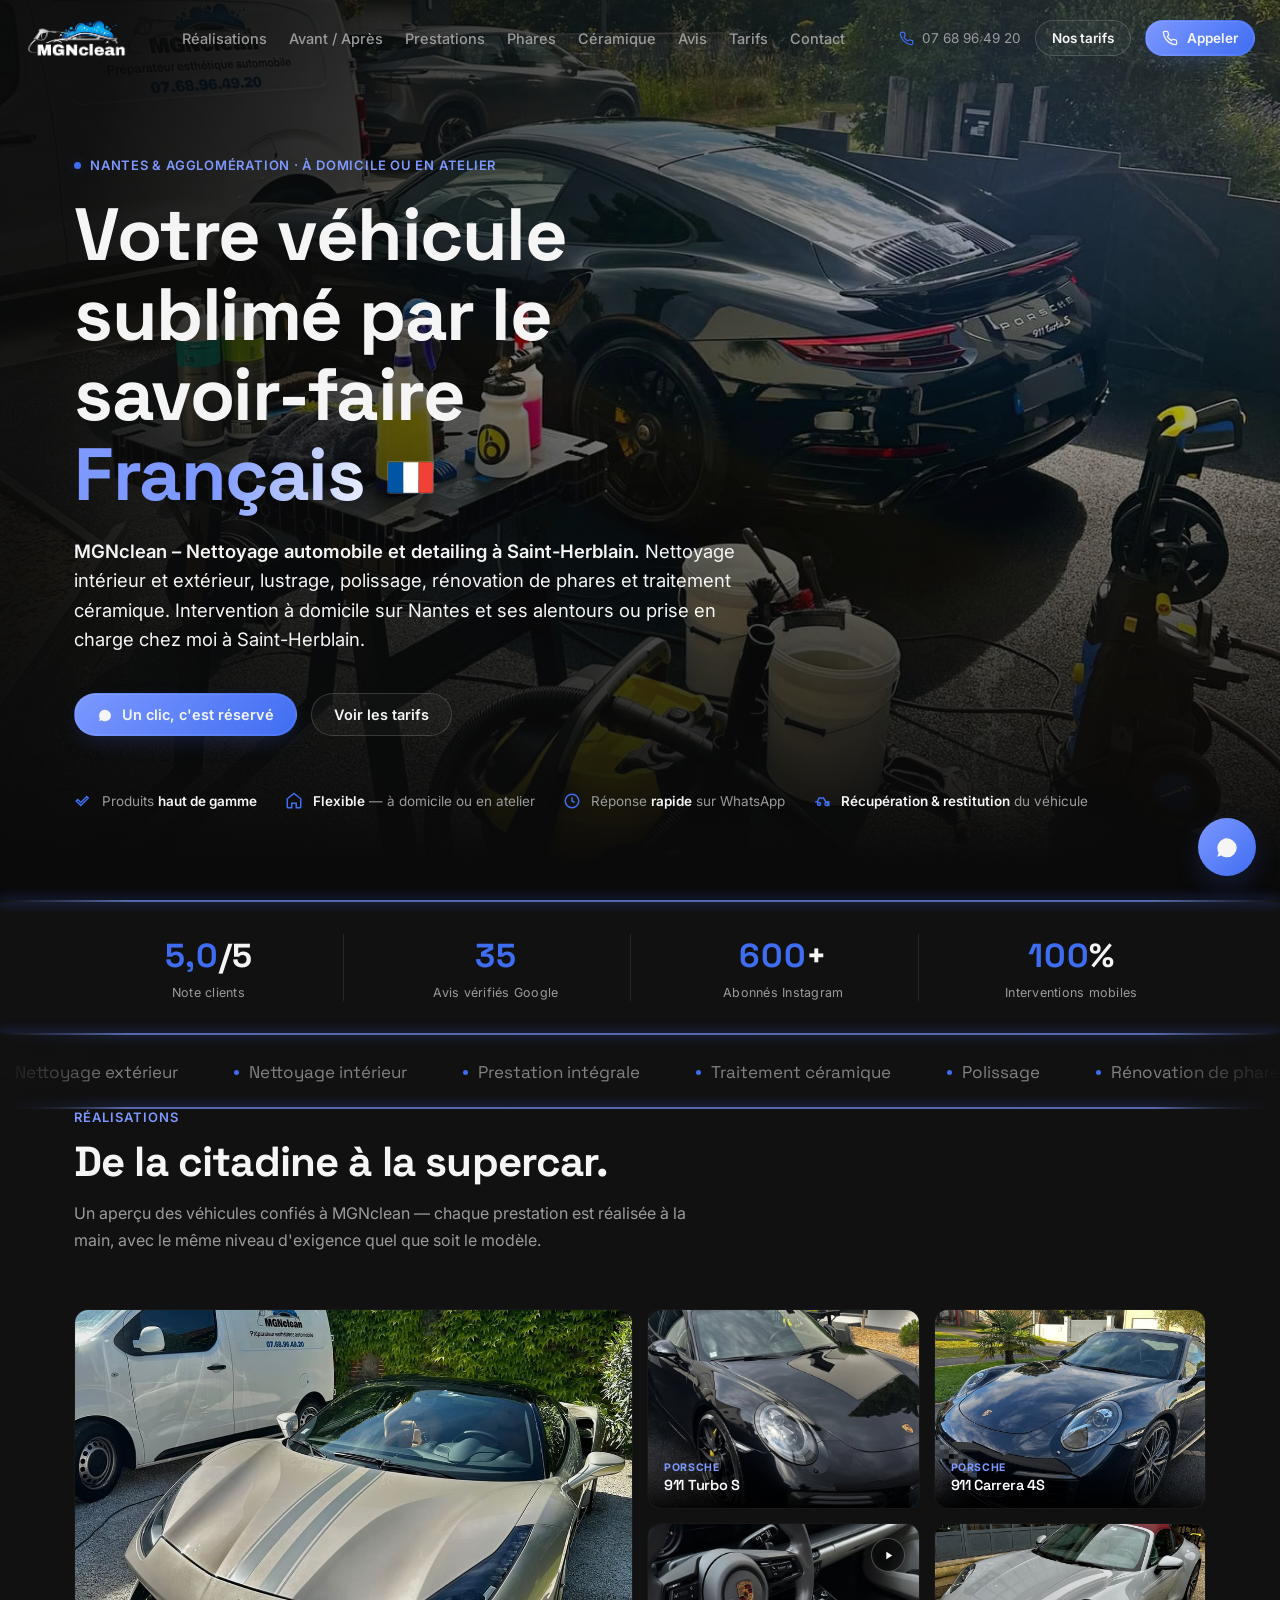
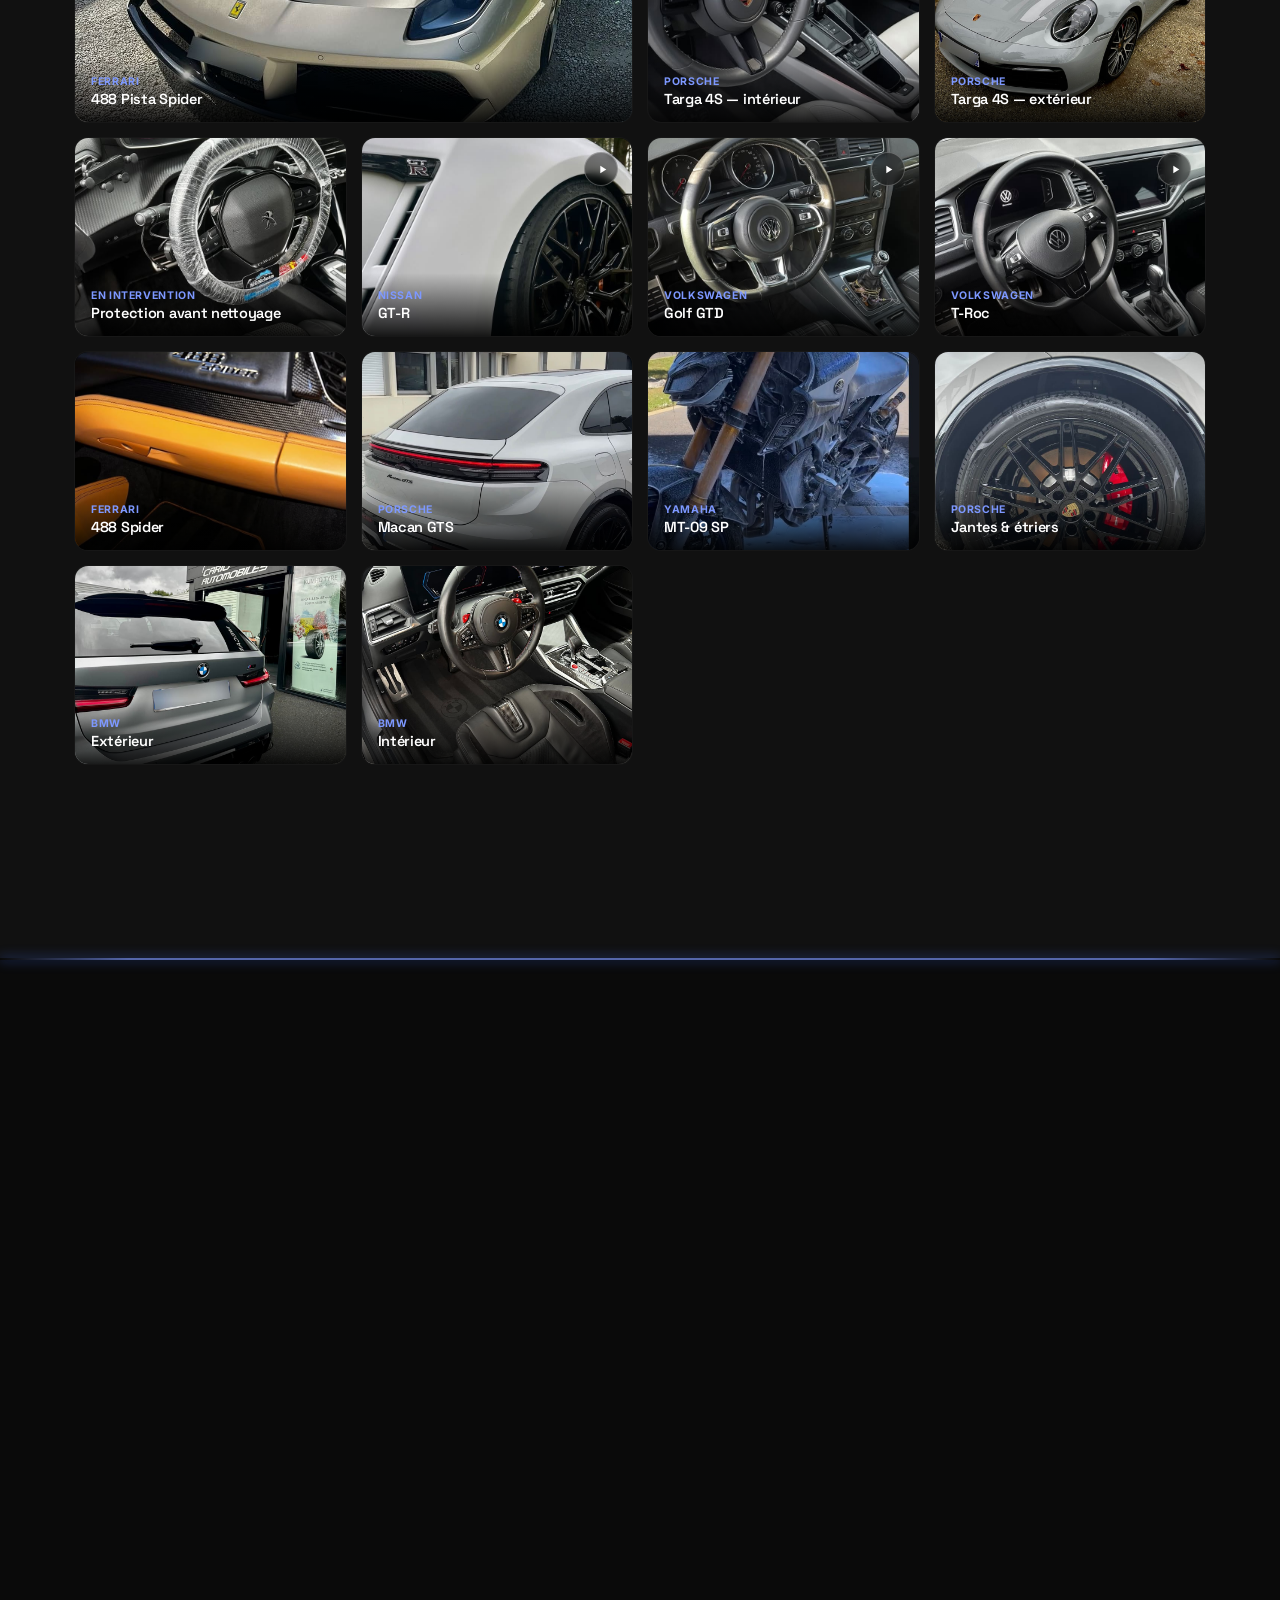
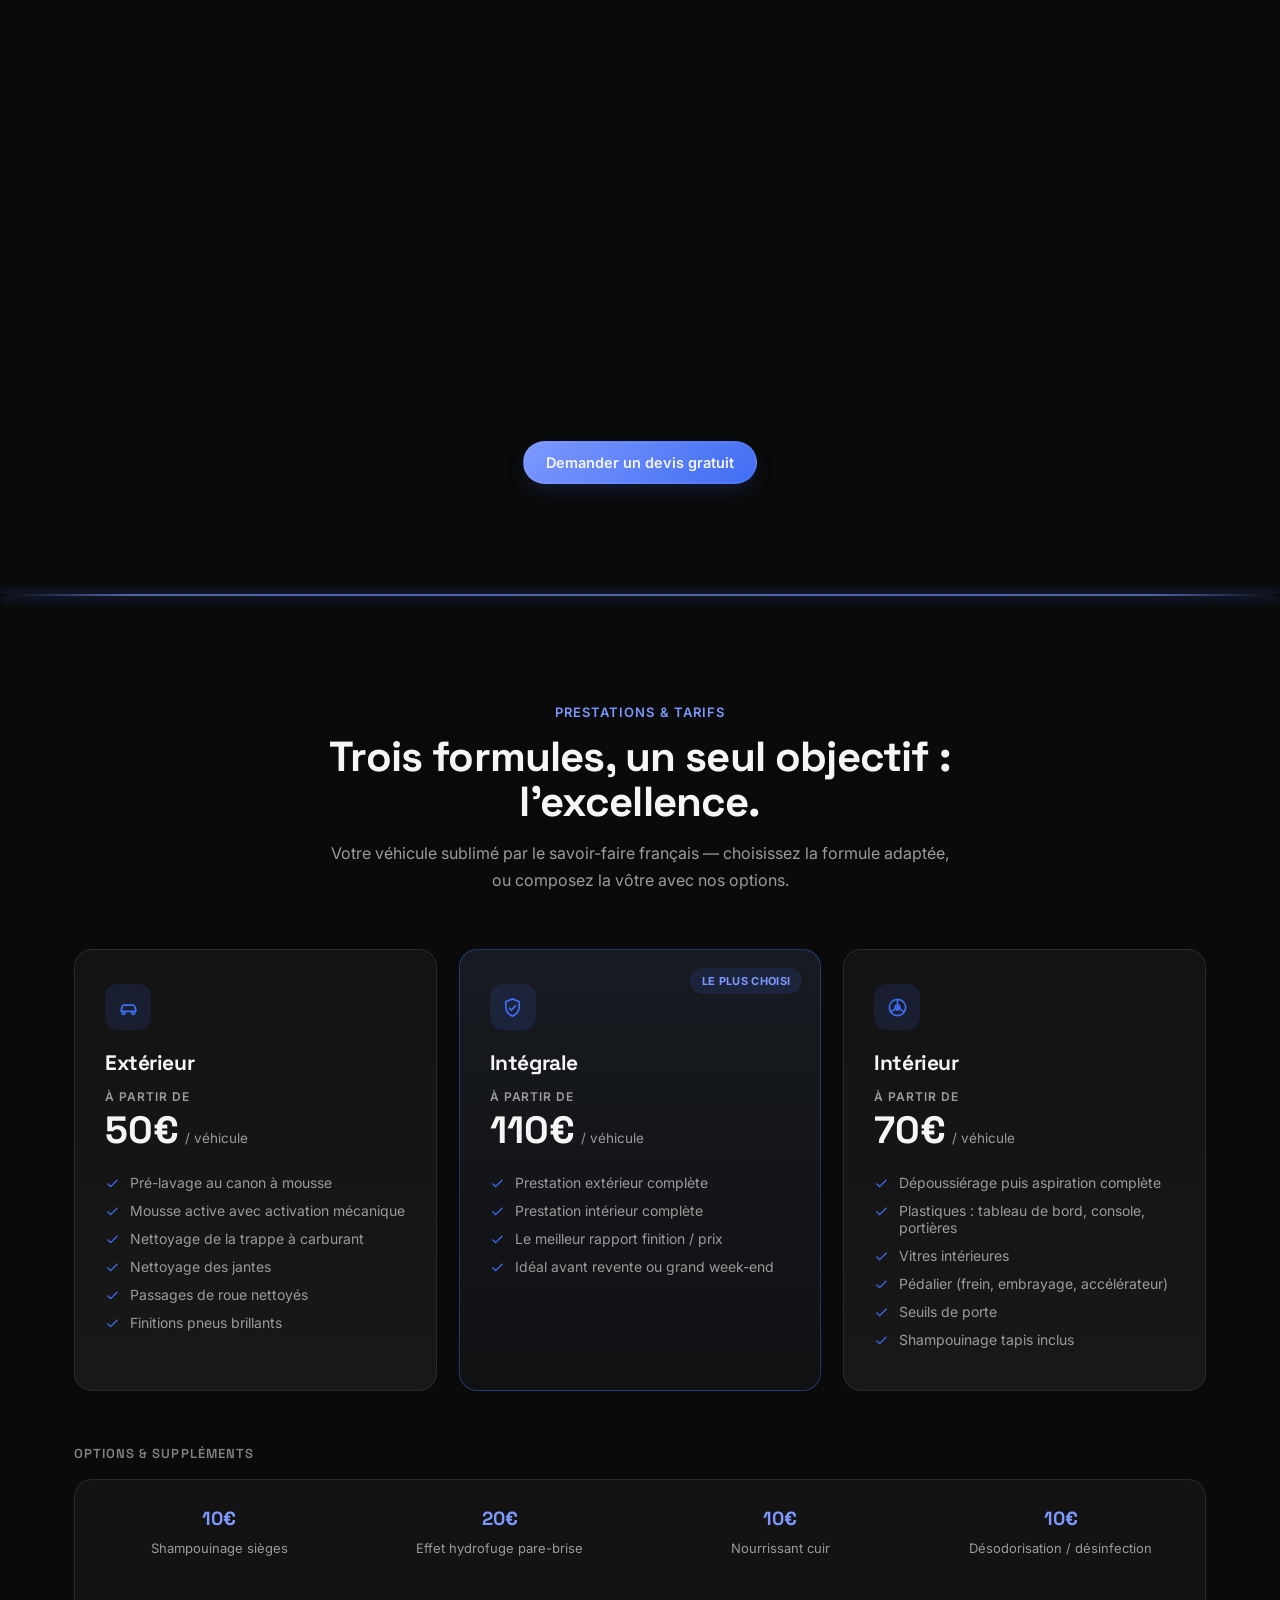
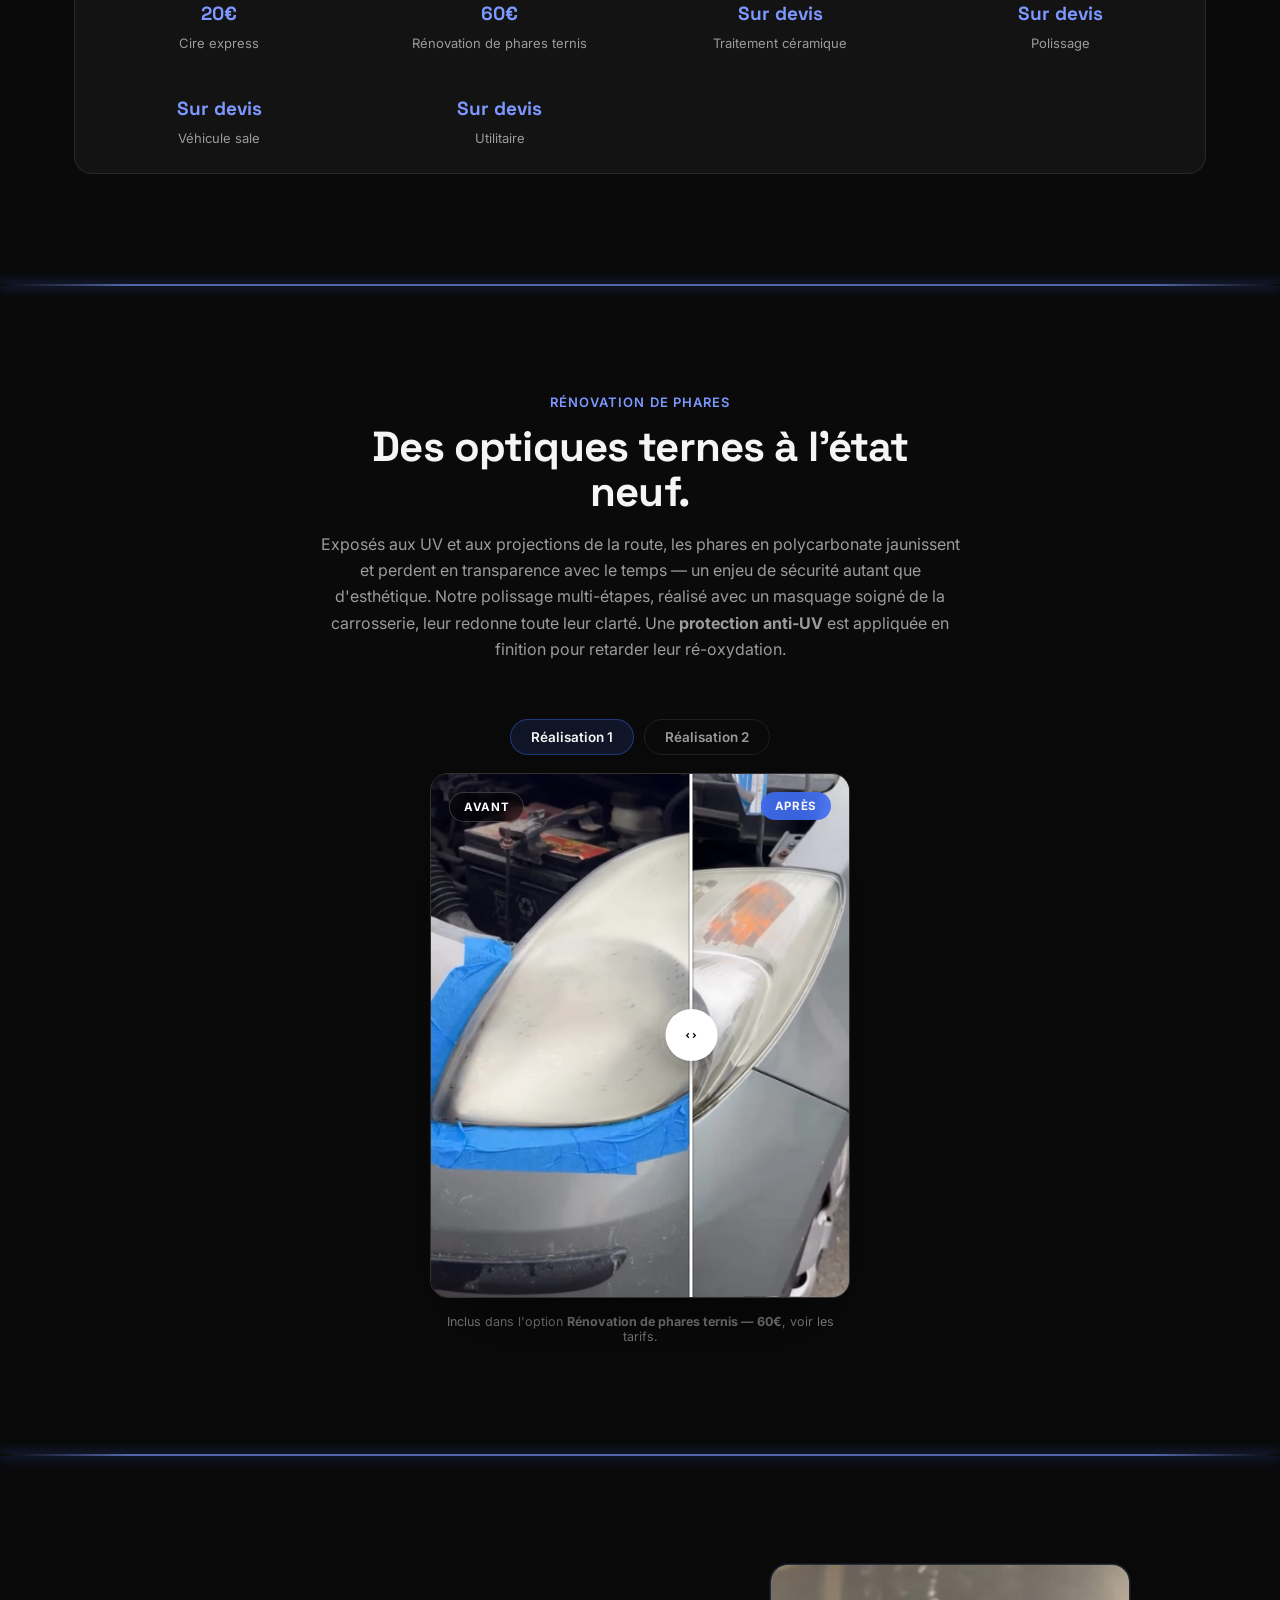
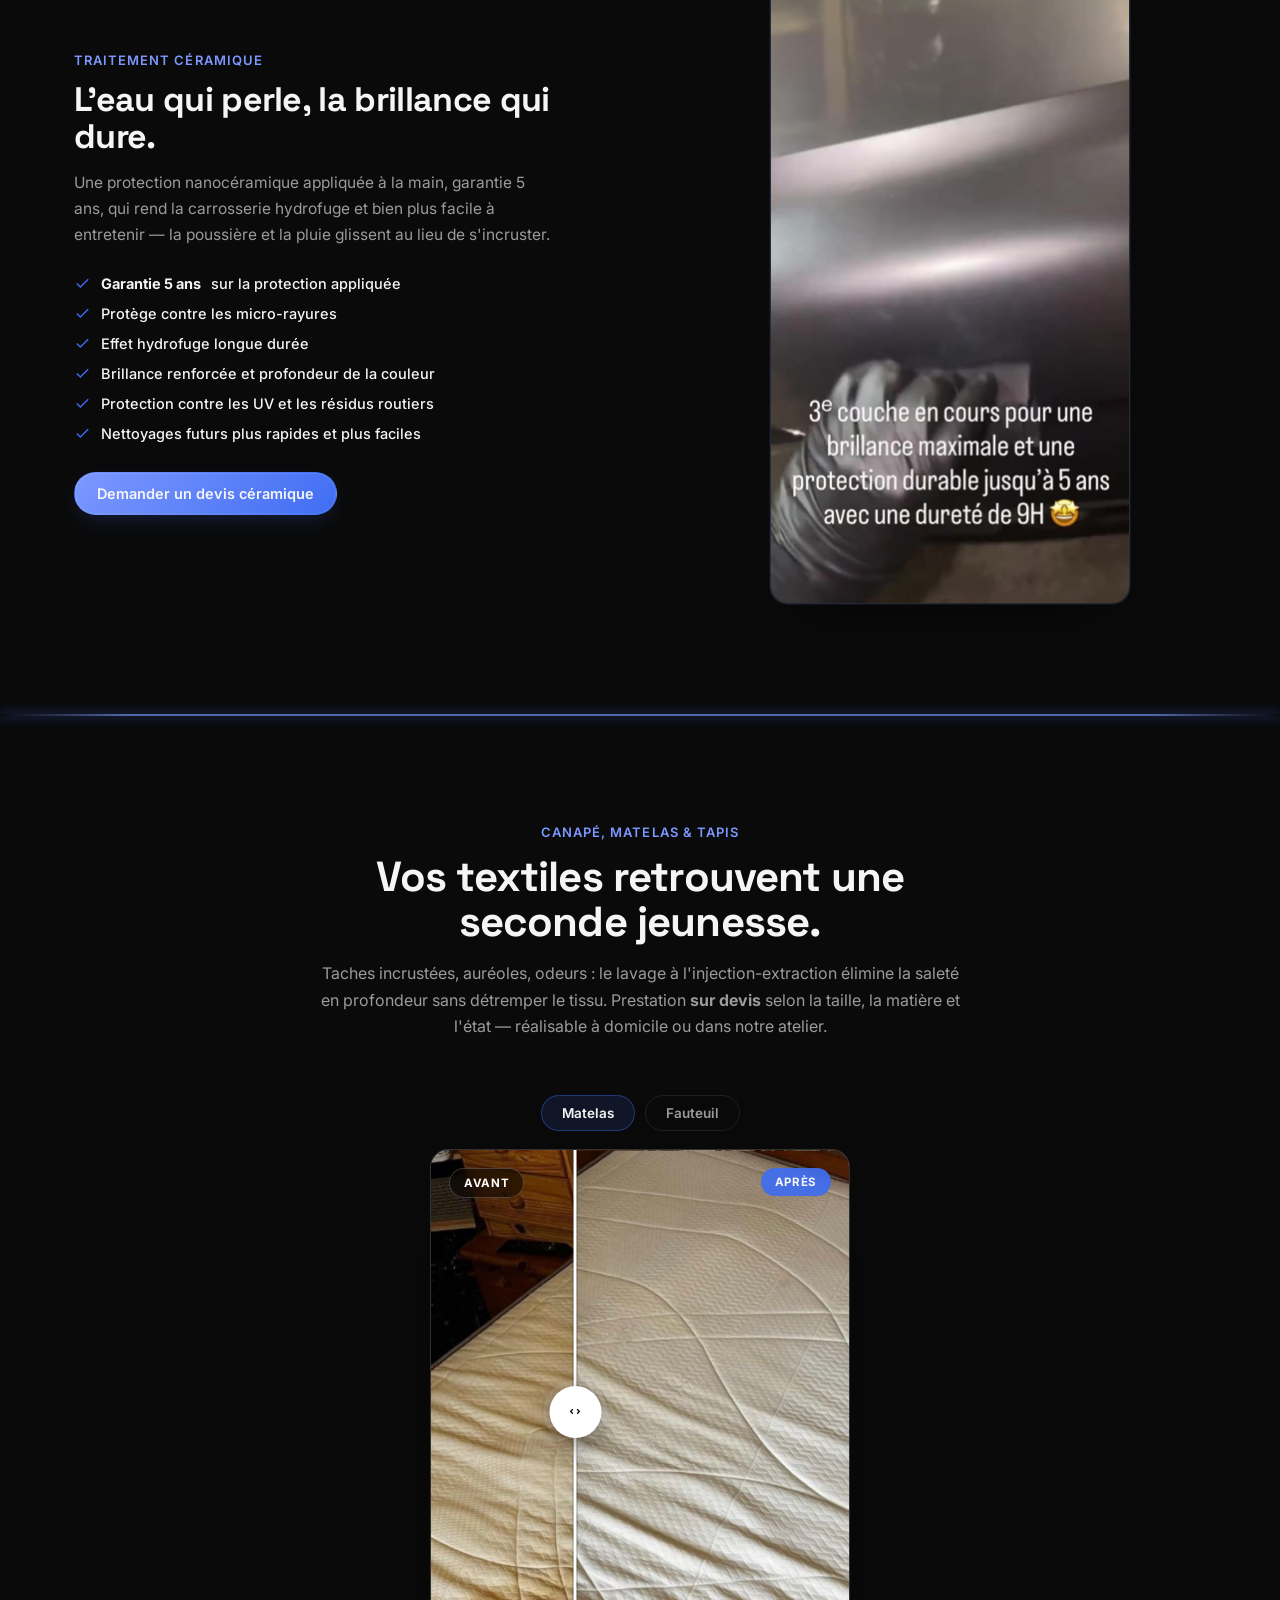
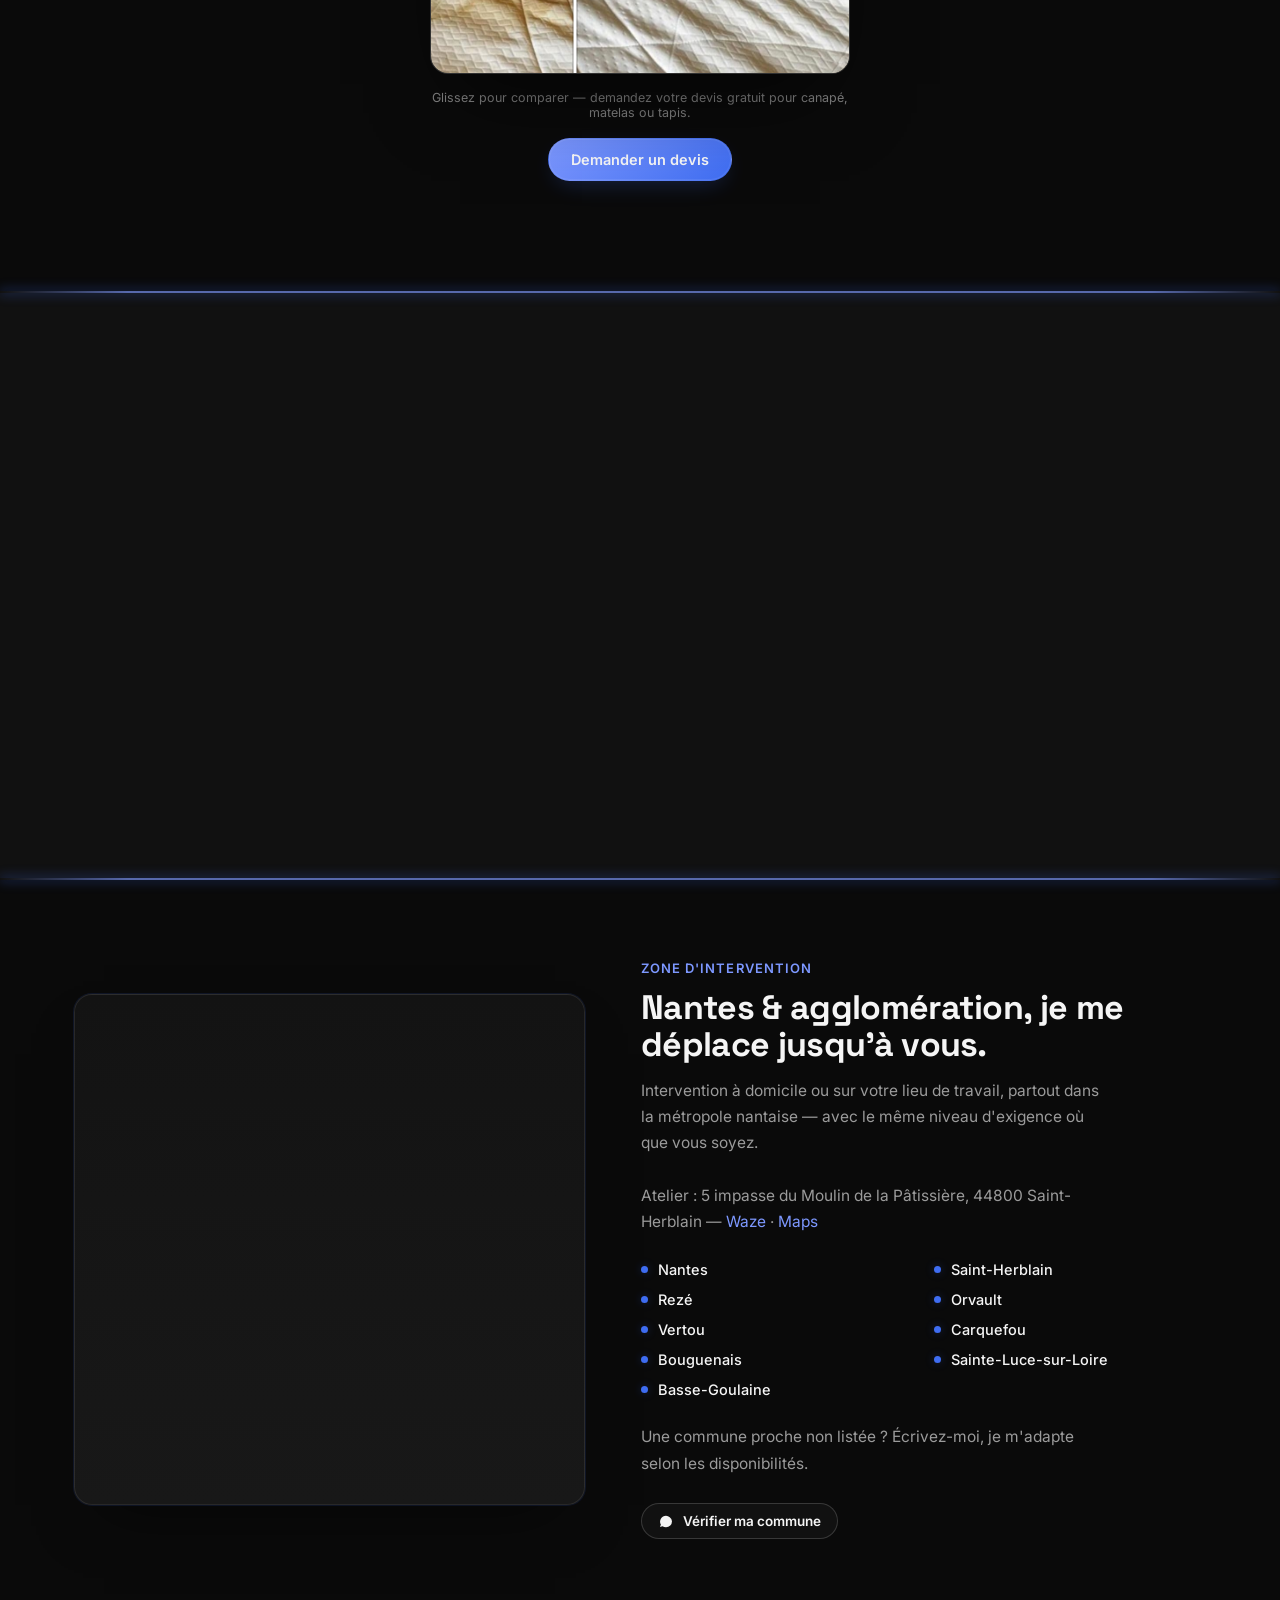
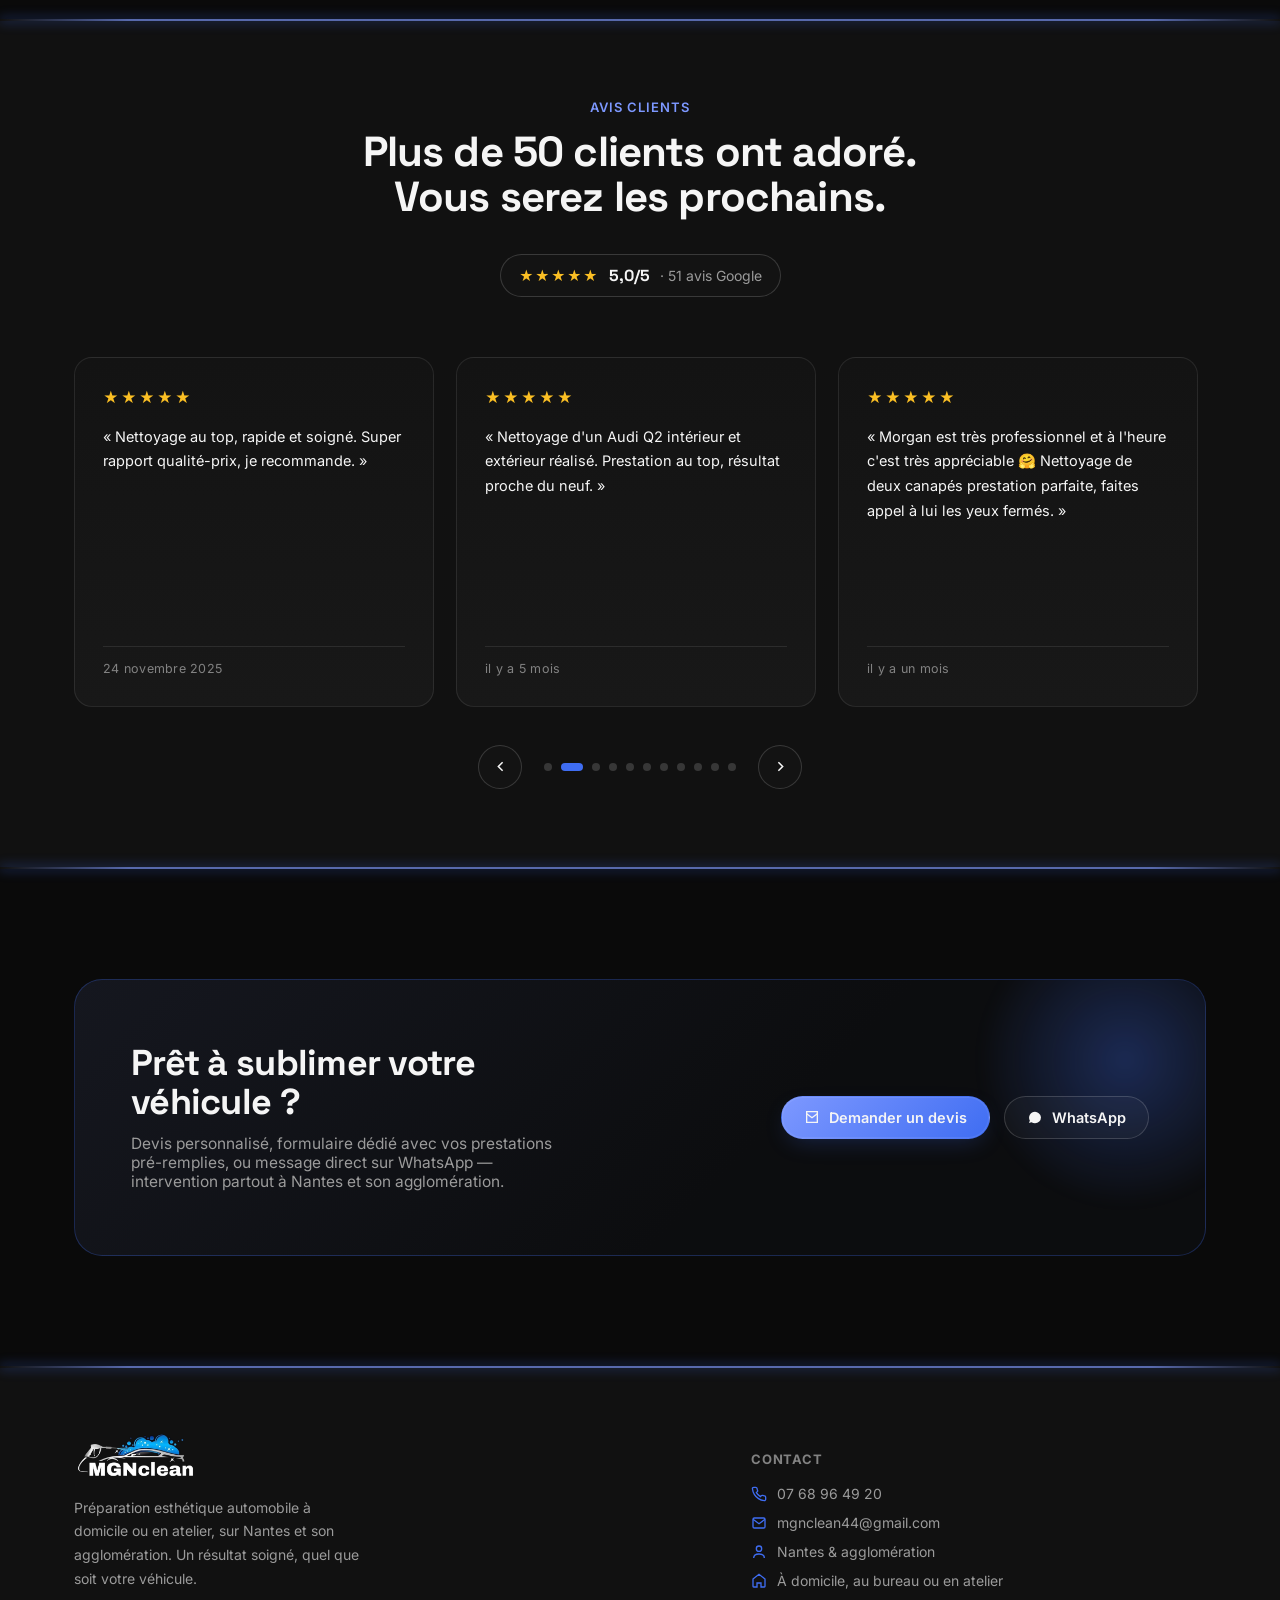
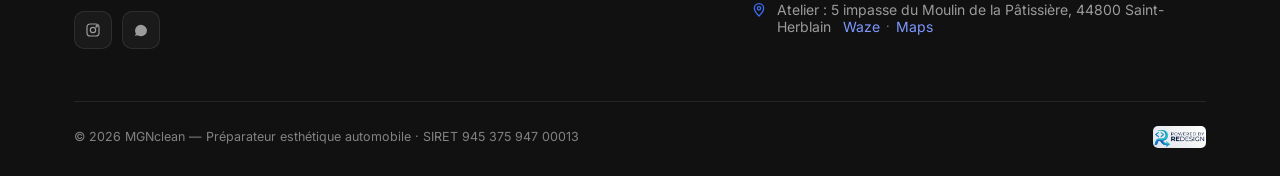
==== commit 76d07112: "Nouvelles photos, avis, prix "à partir de", hero SEO et favicon - Ajoute 2 photos BMW en réalisation" ====
--- a/index.html
+++ b/index.html
@@ -3,17 +3,16 @@
 <head>
 <meta charset="UTF-8" />
 <meta name="viewport" content="width=device-width, initial-scale=1" />
-<title>MGNclean — Préparation esthétique automobile à domicile | Nantes</title>
-<meta name="description" content="MGNclean, préparateur esthétique automobile à Nantes et son agglomération. Nettoyage extérieur, intérieur, traitement céramique et polissage, à domicile ou en atelier. Devis WhatsApp instantané." />
+<title>MGNclean – Nettoyage automobile et detailing à Saint-Herblain</title>
+<meta name="description" content="Nettoyage automobile et detailing à Saint-Herblain : intérieur, extérieur, lustrage, polissage, phares, céramique. À domicile sur Nantes et ses alentours." />
 <meta name="theme-color" content="#07090b" />
-<link rel="icon" href="assets/favicon.svg" type="image/svg+xml" />
-<link rel="icon" href="assets/favicon-16.png" sizes="16x16" type="image/png" />
-<link rel="icon" href="assets/favicon-32.png" sizes="32x32" type="image/png" />
-<link rel="icon" href="assets/favicon-192.png" sizes="192x192" type="image/png" />
-<link rel="icon" href="assets/favicon-512.png" sizes="512x512" type="image/png" />
-<link rel="apple-touch-icon" href="assets/apple-touch-icon.png" />
-<meta property="og:title" content="MGNclean — Préparation esthétique automobile" />
-<meta property="og:description" content="Nettoyage, polissage & traitement céramique à domicile ou en atelier — Nantes et son agglomération." />
+<link rel="icon" href="/favicon.ico" sizes="48x48" />
+<link rel="icon" href="/assets/favicon-48.png" sizes="48x48" type="image/png" />
+<link rel="icon" href="/assets/favicon-96.png" sizes="96x96" type="image/png" />
+<link rel="icon" href="/assets/favicon-192.png" sizes="192x192" type="image/png" />
+<link rel="apple-touch-icon" href="/assets/apple-touch-icon.png" />
+<meta property="og:title" content="MGNclean – Nettoyage automobile et detailing à Saint-Herblain" />
+<meta property="og:description" content="Nettoyage intérieur et extérieur, lustrage, polissage, rénovation de phares et traitement céramique. À domicile sur Nantes et ses alentours." />
 <meta property="og:type" content="website" />
 <meta property="og:locale" content="fr_FR" />
 <meta property="og:url" content="https://mgnclean44.fr/" />
@@ -27,6 +26,7 @@
   "@context": "https://schema.org",
   "@type": "AutoDetailing",
   "name": "MGNclean",
+  "description": "Nettoyage automobile et detailing à Saint-Herblain : nettoyage intérieur et extérieur, lustrage, polissage, rénovation de phares et traitement céramique. Intervention à domicile sur Nantes et ses alentours.",
   "image": "https://mgnclean44.fr/assets/img/hq/porsche-turbo-s-setup-hero.jpg",
   "telephone": "+33768964920",
   "email": "mgnclean44@gmail.com",
@@ -98,7 +98,7 @@
   <div class="hero-in">
     <p class="eyebrow">Nantes &amp; agglomération · À domicile ou en atelier</p>
     <h1>Votre véhicule sublimé par le savoir-faire <span class="fr-word"><em>Français</em> <svg class="fr-flag" viewBox="0 0 3 2" role="img" aria-label="France"><rect width="1" height="2" x="0" fill="#0055A4"/><rect width="1" height="2" x="1" fill="#fff"/><rect width="1" height="2" x="2" fill="#EF4135"/></svg></span></h1>
-    <p class="hero-sub">Nettoyage, polissage et protection céramique à la main, avec des produits haut de gamme — de la citadine à la supercar.</p>
+    <p class="hero-sub"><strong>MGNclean – Nettoyage automobile et detailing à Saint-Herblain.</strong> Nettoyage intérieur et extérieur, lustrage, polissage, rénovation de phares et traitement céramique. Intervention à domicile sur Nantes et ses alentours ou prise en charge chez moi à Saint-Herblain.</p>
     <div class="hero-cta">
       <a class="btn btn-cyan" href="https://wa.me/message/XT7KCCNUZB6QK1" target="_blank" rel="noopener">
         <svg viewBox="0 0 24 24" fill="currentColor"><path d="M17.6 6.32A8.86 8.86 0 0 0 12.03 4a8.94 8.94 0 0 0-7.74 13.4L3 21l3.72-1.24a8.94 8.94 0 0 0 5.31 1.7h.01A8.94 8.94 0 0 0 21 12.5a8.86 8.86 0 0 0-3.4-6.18Z"/></svg>
@@ -201,6 +201,14 @@
         <img src="assets/img/gallery/porsche-jantes-etriers.jpg" alt="Jante noire et étrier de frein rouge Porsche, finition impeccable" style="object-position:center 40%" loading="lazy" />
         <span class="gal-caption"><span><span class="tag">Porsche</span><h4>Jantes &amp; étriers</h4></span></span>
       </a>
+      <a class="gal-item" href="https://www.instagram.com/mgnclean44/" target="_blank" rel="noopener" data-cap="BMW — extérieur, préparé par MGNclean.">
+        <img src="assets/img/gallery/bmw-exterieur.jpg" alt="BMW grise préparée par MGNclean, vue arrière" style="object-position:center 55%" loading="lazy" />
+        <span class="gal-caption"><span><span class="tag">BMW</span><h4>Extérieur</h4></span></span>
+      </a>
+      <a class="gal-item" href="https://www.instagram.com/mgnclean44/" target="_blank" rel="noopener" data-cap="BMW — intérieur, habitacle nettoyé par MGNclean.">
+        <img src="assets/img/gallery/bmw-interieur.jpg" alt="Habitacle d'une BMW, volant, tableau de bord et baquet nettoyés par MGNclean" style="object-position:center 40%" loading="lazy" />
+        <span class="gal-caption"><span><span class="tag">BMW</span><h4>Intérieur</h4></span></span>
+      </a>
     </div>
 
     <div class="gal-more" data-reveal>
@@ -379,6 +387,62 @@
           <div class="ba-slider" data-ba-slider>
             <img class="ba-before" src="assets/img/gallery/ba-jante2-avant.jpg" alt="Jante Ferrari avant finition pneu" style="object-position:center 45%" loading="lazy" />
             <img class="ba-after" src="assets/img/gallery/ba-jante2-apres.jpg" alt="Jante Ferrari après finition pneu brillant" style="object-position:center 45%" loading="lazy" />
+            <span class="ba-label l-before">Avant</span>
+            <span class="ba-label l-after">Après</span>
+            <div class="ba-handle">
+              <div class="ba-grip">
+                <svg viewBox="0 0 24 24" fill="none" stroke="currentColor" stroke-width="2.4"><path d="M8 8l-4 4 4 4M16 8l4 4-4 4"/></svg>
+              </div>
+            </div>
+          </div>
+        </div>
+
+        <div class="ba-panel" data-ba-panel="console" id="ba-panel-console" role="tabpanel" aria-labelledby="ba-tab-console" tabindex="0" hidden>
+          <div class="ba-slider" data-ba-slider>
+            <img class="ba-before" src="assets/img/gallery/ba-console-avant.jpg" alt="Console centrale avant traitement, laque noire rayée et terne" style="object-position:center 40%" loading="lazy" />
+            <img class="ba-after" src="assets/img/gallery/ba-console-apres.jpg" alt="Console centrale après traitement, laque noire brillante et nette" style="object-position:center 40%" loading="lazy" />
+            <span class="ba-label l-before">Avant</span>
+            <span class="ba-label l-after">Après</span>
+            <div class="ba-handle">
+              <div class="ba-grip">
+                <svg viewBox="0 0 24 24" fill="none" stroke="currentColor" stroke-width="2.4"><path d="M8 8l-4 4 4 4M16 8l4 4-4 4"/></svg>
+              </div>
+            </div>
+          </div>
+        </div>
+
+        <div class="ba-panel" data-ba-panel="porsche" id="ba-panel-porsche" role="tabpanel" aria-labelledby="ba-tab-porsche" tabindex="0" hidden>
+          <div class="ba-slider" data-ba-slider>
+            <img class="ba-before" src="assets/img/gallery/ba-porsche-avant.jpg" alt="Habitacle de Porsche avant nettoyage, tapis de sol et plastiques poussiéreux" style="object-position:center 35%" loading="lazy" />
+            <img class="ba-after" src="assets/img/gallery/ba-porsche-apres.jpg" alt="Habitacle de Porsche après nettoyage, tapis de sol et plastiques impeccables" style="object-position:center 35%" loading="lazy" />
+            <span class="ba-label l-before">Avant</span>
+            <span class="ba-label l-after">Après</span>
+            <div class="ba-handle">
+              <div class="ba-grip">
+                <svg viewBox="0 0 24 24" fill="none" stroke="currentColor" stroke-width="2.4"><path d="M8 8l-4 4 4 4M16 8l4 4-4 4"/></svg>
+              </div>
+            </div>
+          </div>
+        </div>
+
+        <div class="ba-panel" data-ba-panel="tapis2" id="ba-panel-tapis2" role="tabpanel" aria-labelledby="ba-tab-tapis2" tabindex="0" hidden>
+          <div class="ba-slider" data-ba-slider>
+            <img class="ba-before" src="assets/img/gallery/ba-tapis2-avant.jpg" alt="Moquette et tapis avant aspiration, recouverts de terre et de débris" style="object-position:center 25%" loading="lazy" />
+            <img class="ba-after" src="assets/img/gallery/ba-tapis2-apres.jpg" alt="Moquette et tapis après nettoyage, propres et sans résidus" style="object-position:center 25%" loading="lazy" />
+            <span class="ba-label l-before">Avant</span>
+            <span class="ba-label l-after">Après</span>
+            <div class="ba-handle">
+              <div class="ba-grip">
+                <svg viewBox="0 0 24 24" fill="none" stroke="currentColor" stroke-width="2.4"><path d="M8 8l-4 4 4 4M16 8l4 4-4 4"/></svg>
+              </div>
+            </div>
+          </div>
+        </div>
+
+        <div class="ba-panel" data-ba-panel="volvo" id="ba-panel-volvo" role="tabpanel" aria-labelledby="ba-tab-volvo" tabindex="0" hidden>
+          <div class="ba-slider" data-ba-slider>
+            <img class="ba-before" src="assets/img/gallery/ba-volvo-avant.jpg" alt="Habitacle de Volvo avant nettoyage, tapis de sol sale et cuir terne" style="object-position:center 40%" loading="lazy" />
+            <img class="ba-after" src="assets/img/gallery/ba-volvo-apres.jpg" alt="Habitacle de Volvo après nettoyage, tapis de sol propre et cuir net" style="object-position:center 40%" loading="lazy" />
             <span class="ba-label l-before">Avant</span>
             <span class="ba-label l-after">Après</span>
             <div class="ba-handle">
@@ -402,6 +466,10 @@
           <button class="ba-tab" type="button" id="ba-tab-volant" data-ba-tab="volant" role="tab" aria-selected="false" aria-controls="ba-panel-volant"><img src="assets/img/gallery/thumbs/ba-volant-avant.jpg" alt="" width="280" height="210" loading="lazy" decoding="async" /><span>Volant</span></button>
           <button class="ba-tab" type="button" id="ba-tab-jantes" data-ba-tab="jantes" role="tab" aria-selected="false" aria-controls="ba-panel-jantes"><img src="assets/img/gallery/thumbs/ba-jante-avant.jpg" alt="" width="280" height="210" loading="lazy" decoding="async" /><span>Jantes</span></button>
           <button class="ba-tab" type="button" id="ba-tab-jantes2" data-ba-tab="jantes2" role="tab" aria-selected="false" aria-controls="ba-panel-jantes2"><img src="assets/img/gallery/thumbs/ba-jante2-avant.jpg" alt="" width="280" height="210" loading="lazy" decoding="async" /><span>Jantes 2</span></button>
+          <button class="ba-tab" type="button" id="ba-tab-console" data-ba-tab="console" role="tab" aria-selected="false" aria-controls="ba-panel-console"><img src="assets/img/gallery/thumbs/ba-console-avant.jpg" alt="" width="280" height="210" loading="lazy" decoding="async" /><span>Console centrale</span></button>
+          <button class="ba-tab" type="button" id="ba-tab-porsche" data-ba-tab="porsche" role="tab" aria-selected="false" aria-controls="ba-panel-porsche"><img src="assets/img/gallery/thumbs/ba-porsche-avant.jpg" alt="" width="280" height="210" loading="lazy" decoding="async" /><span>Porsche — habitacle</span></button>
+          <button class="ba-tab" type="button" id="ba-tab-tapis2" data-ba-tab="tapis2" role="tab" aria-selected="false" aria-controls="ba-panel-tapis2"><img src="assets/img/gallery/thumbs/ba-tapis2-avant.jpg" alt="" width="280" height="210" loading="lazy" decoding="async" /><span>Tapis 2</span></button>
+          <button class="ba-tab" type="button" id="ba-tab-volvo" data-ba-tab="volvo" role="tab" aria-selected="false" aria-controls="ba-panel-volvo"><img src="assets/img/gallery/thumbs/ba-volvo-avant.jpg" alt="" width="280" height="210" loading="lazy" decoding="async" /><span>Volvo — habitacle</span></button>
         </div>
 
         <p class="ba-note">Glissez pour comparer — exemples réels tirés de nos interventions.</p>
@@ -426,6 +494,7 @@
       <div class="svc-card" data-reveal>
         <div class="svc-icon"><svg viewBox="0 0 24 24" fill="none" stroke="currentColor" stroke-width="1.8"><path d="M4 16l1.5-5A2 2 0 0 1 7.4 9.5h9.2a2 2 0 0 1 1.9 1.5L20 16"/><circle cx="7" cy="17.5" r="1.6"/><circle cx="17" cy="17.5" r="1.6"/><path d="M4 16h16"/></svg></div>
         <h3>Extérieur</h3>
+        <small class="svc-from">À partir de</small>
         <div class="svc-price"><b>50€</b><span>/ véhicule</span></div>
         <ul class="svc-list">
           <li><svg viewBox="0 0 24 24" fill="none" stroke="currentColor" stroke-width="2"><path d="M20 6 9 17l-5-5"/></svg>Pré-lavage au canon à mousse</li>
@@ -440,6 +509,7 @@
       <div class="svc-card feat" data-reveal>
         <div class="svc-icon"><svg viewBox="0 0 24 24" fill="none" stroke="currentColor" stroke-width="1.8"><path d="M12 3l7 3v5c0 5-3.5 8.5-7 10-3.5-1.5-7-5-7-10V6l7-3Z"/><path d="M8.5 12.3l2.4 2.4 4.6-5"/></svg></div>
         <h3>Intégrale</h3>
+        <small class="svc-from">À partir de</small>
         <div class="svc-price"><b>110€</b><span>/ véhicule</span></div>
         <ul class="svc-list">
           <li><svg viewBox="0 0 24 24" fill="none" stroke="currentColor" stroke-width="2"><path d="M20 6 9 17l-5-5"/></svg>Prestation extérieur complète</li>
@@ -452,6 +522,7 @@
       <div class="svc-card" data-reveal>
         <div class="svc-icon"><svg viewBox="0 0 24 24" fill="none" stroke="currentColor" stroke-width="1.8"><circle cx="12" cy="12" r="8.5"/><circle cx="12" cy="12" r="2.4"/><path d="M12 12V4.3M12 12l6.5 4.3M12 12l-6.5 4.3"/></svg></div>
         <h3>Intérieur</h3>
+        <small class="svc-from">À partir de</small>
         <div class="svc-price"><b>70€</b><span>/ véhicule</span></div>
         <ul class="svc-list">
           <li><svg viewBox="0 0 24 24" fill="none" stroke="currentColor" stroke-width="2"><path d="M20 6 9 17l-5-5"/></svg>Dépoussiérage puis aspiration complète</li>
@@ -675,11 +746,11 @@
   <div class="wrap">
     <div class="sec-head center" data-reveal>
       <span class="sec-eyebrow">Avis clients</span>
-      <h2>Ce que disent nos clients.</h2>
+      <h2>Plus de 50 clients ont adoré. Vous serez les prochains.</h2>
       <div class="rating-badge">
         <span class="stars" aria-hidden="true">★★★★★</span>
         <b>5,0/5</b>
-        <span>· avis clients vérifiés</span>
+        <span>· 51 avis Google</span>
       </div>
     </div>
 
@@ -760,9 +831,29 @@
             <div class="review-top">
               <span class="stars" aria-hidden="true">★★★★★</span>
             </div>
-            <p class="review-text">« Je viens de laisser ma voiture pour un nettoyage complet et je suis vraiment satisfait du travail effectué. Un vrai changement et cela fait très plaisir. Personne agréable, trouve une solution pour le rdv selon notre planning. »</p>
+            <p class="review-text">« Je viens de laisser ma voiture pour un nettoyage complet et je suis vraiment satisfait du travail effectué. Un vrai changement et cela fait très plaisir. Personne agréable, trouve une solution pour le rdv selon notre planning. Travail irréprochable et très soigneux. Merci beaucoup et à bientôt »</p>
             <div class="review-foot">
-              <span class="review-date">il y a 4 mois</span>
+              <span class="review-date">il y a 5 mois</span>
+            </div>
+          </div>
+
+          <div class="review-card">
+            <div class="review-top">
+              <span class="stars" aria-hidden="true">★★★★★</span>
+            </div>
+            <p class="review-text">« Nous avons fait appel à Enzo pour notre flotte de véhicules professionnels, utilisés lors de nos déplacements pour les team building. Nous sommes très satisfaits du résultat, aussi bien à l’intérieur qu’à l’extérieur. Nous avons déjà prévu de refaire appel à lui et le recommandons sans hésiter&nbsp;! »</p>
+            <div class="review-foot">
+              <span class="review-date">il y a un mois</span>
+            </div>
+          </div>
+
+          <div class="review-card">
+            <div class="review-top">
+              <span class="stars" aria-hidden="true">★★★★★</span>
+            </div>
+            <p class="review-text">« Très bonne prestation sur mon véhicule. Super sympa Enzo. Je recommande »</p>
+            <div class="review-foot">
+              <span class="review-date">il y a 7 mois</span>
             </div>
           </div>
 
--- a/assets/styles.css
+++ b/assets/styles.css
@@ -195,7 +195,8 @@
   width:.62em;height:.42em;vertical-align:middle;margin-left:.08em;margin-bottom:.12em;
   border-radius:2px;box-shadow:0 0 0 1px rgba(255,255,255,.18);
 }
-.hero-sub{font-size:clamp(15.5px,1.7vw,18.5px);color:var(--text);max-width:52ch;margin-bottom:38px;line-height:1.6}
+.hero-sub{font-size:clamp(15.5px,1.7vw,18.5px);color:var(--text);max-width:58ch;margin-bottom:38px;line-height:1.6}
+.hero-sub strong{font-weight:600}
 .hero-cta{display:flex;flex-wrap:wrap;gap:14px;margin-bottom:56px}
 .hero-badges{display:flex;flex-wrap:wrap;gap:28px}
 .hb{display:flex;align-items:center;gap:10px;font-size:13.5px;color:var(--muted)}
@@ -272,6 +273,8 @@
 .svc-icon{width:46px;height:46px;border-radius:13px;background:var(--cyan-dim);display:flex;align-items:center;justify-content:center;margin-bottom:22px}
 .svc-icon svg{width:23px;height:23px;color:var(--cyan)}
 .svc-card h3{font-size:21px;margin-bottom:6px}
+.svc-from{display:block;margin-top:14px;color:var(--muted);font-size:12px;font-weight:600;letter-spacing:.08em;text-transform:uppercase}
+.svc-from + .svc-price{margin-top:2px}
 .svc-price{display:flex;align-items:baseline;gap:6px;margin:14px 0 20px}
 .svc-price b{font-family:var(--ff-display);font-size:38px;color:var(--text)}
 .svc-price span{color:var(--muted);font-size:13.5px}
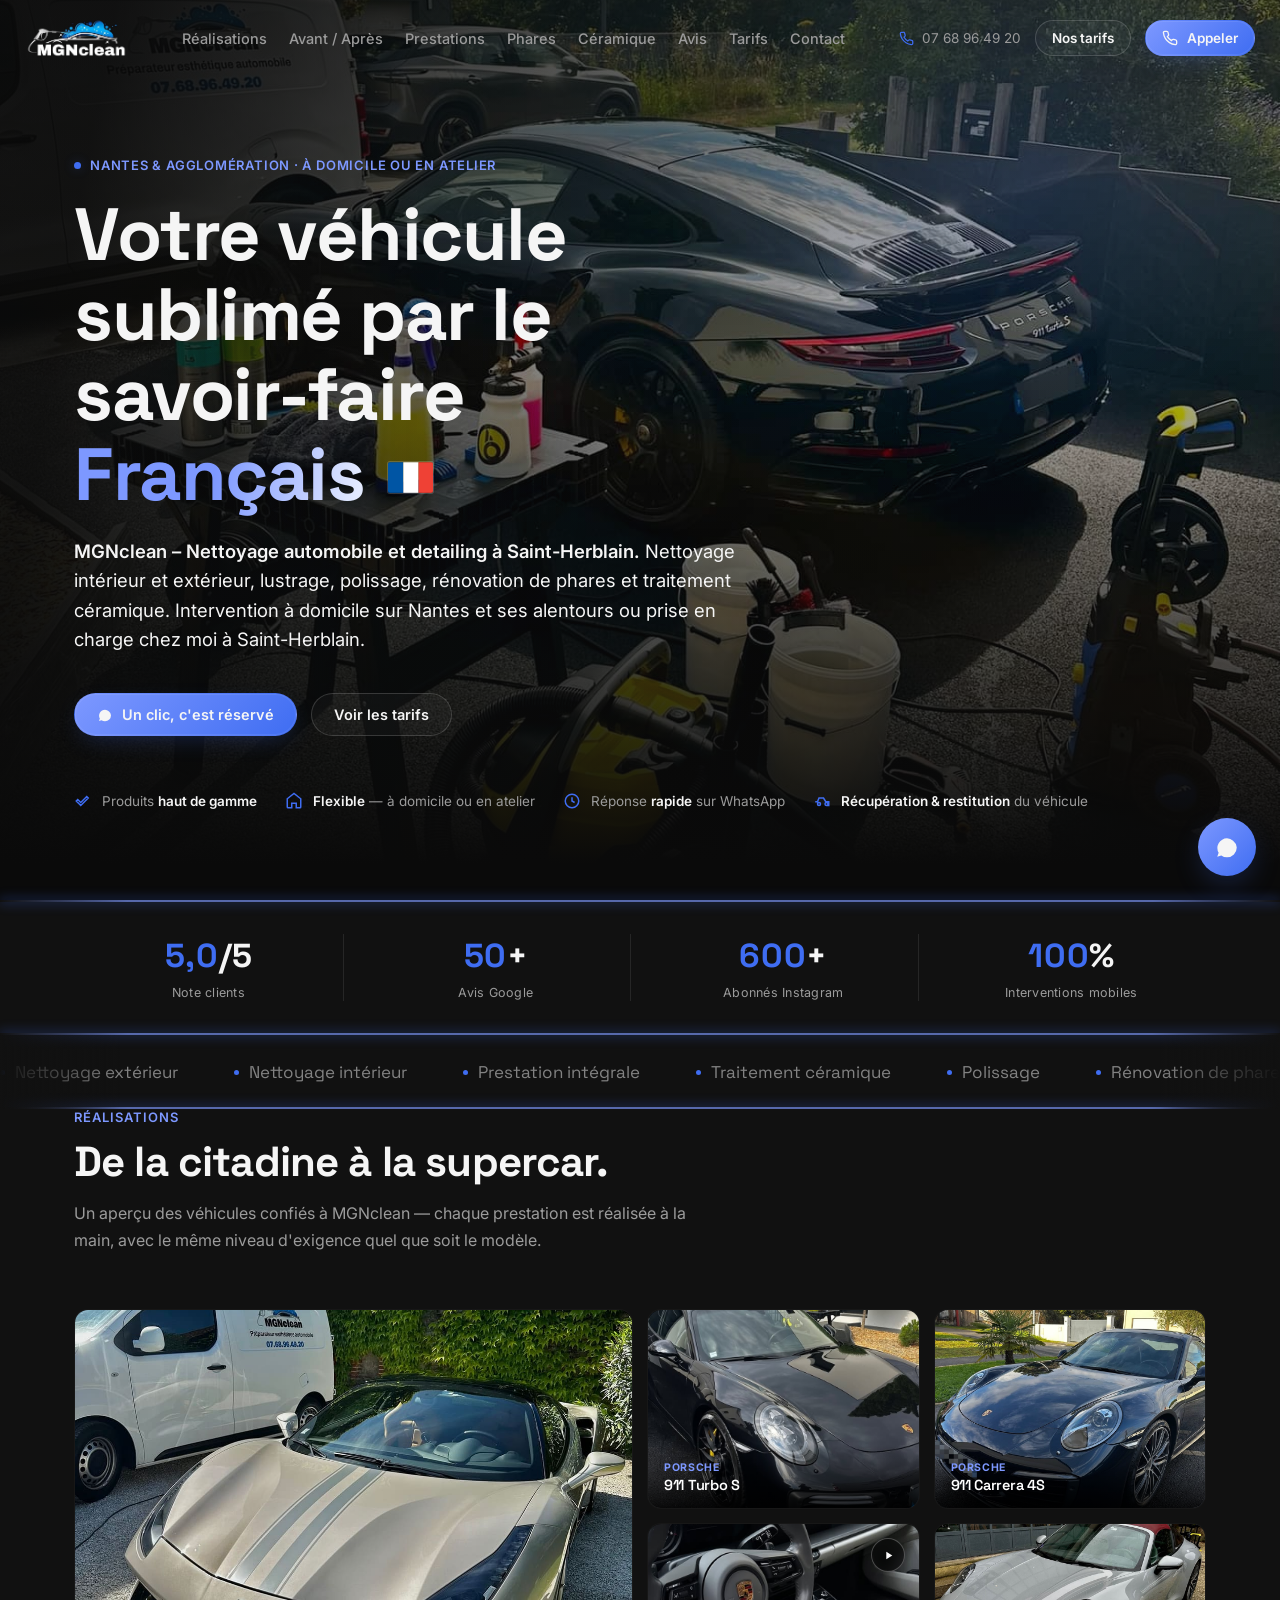
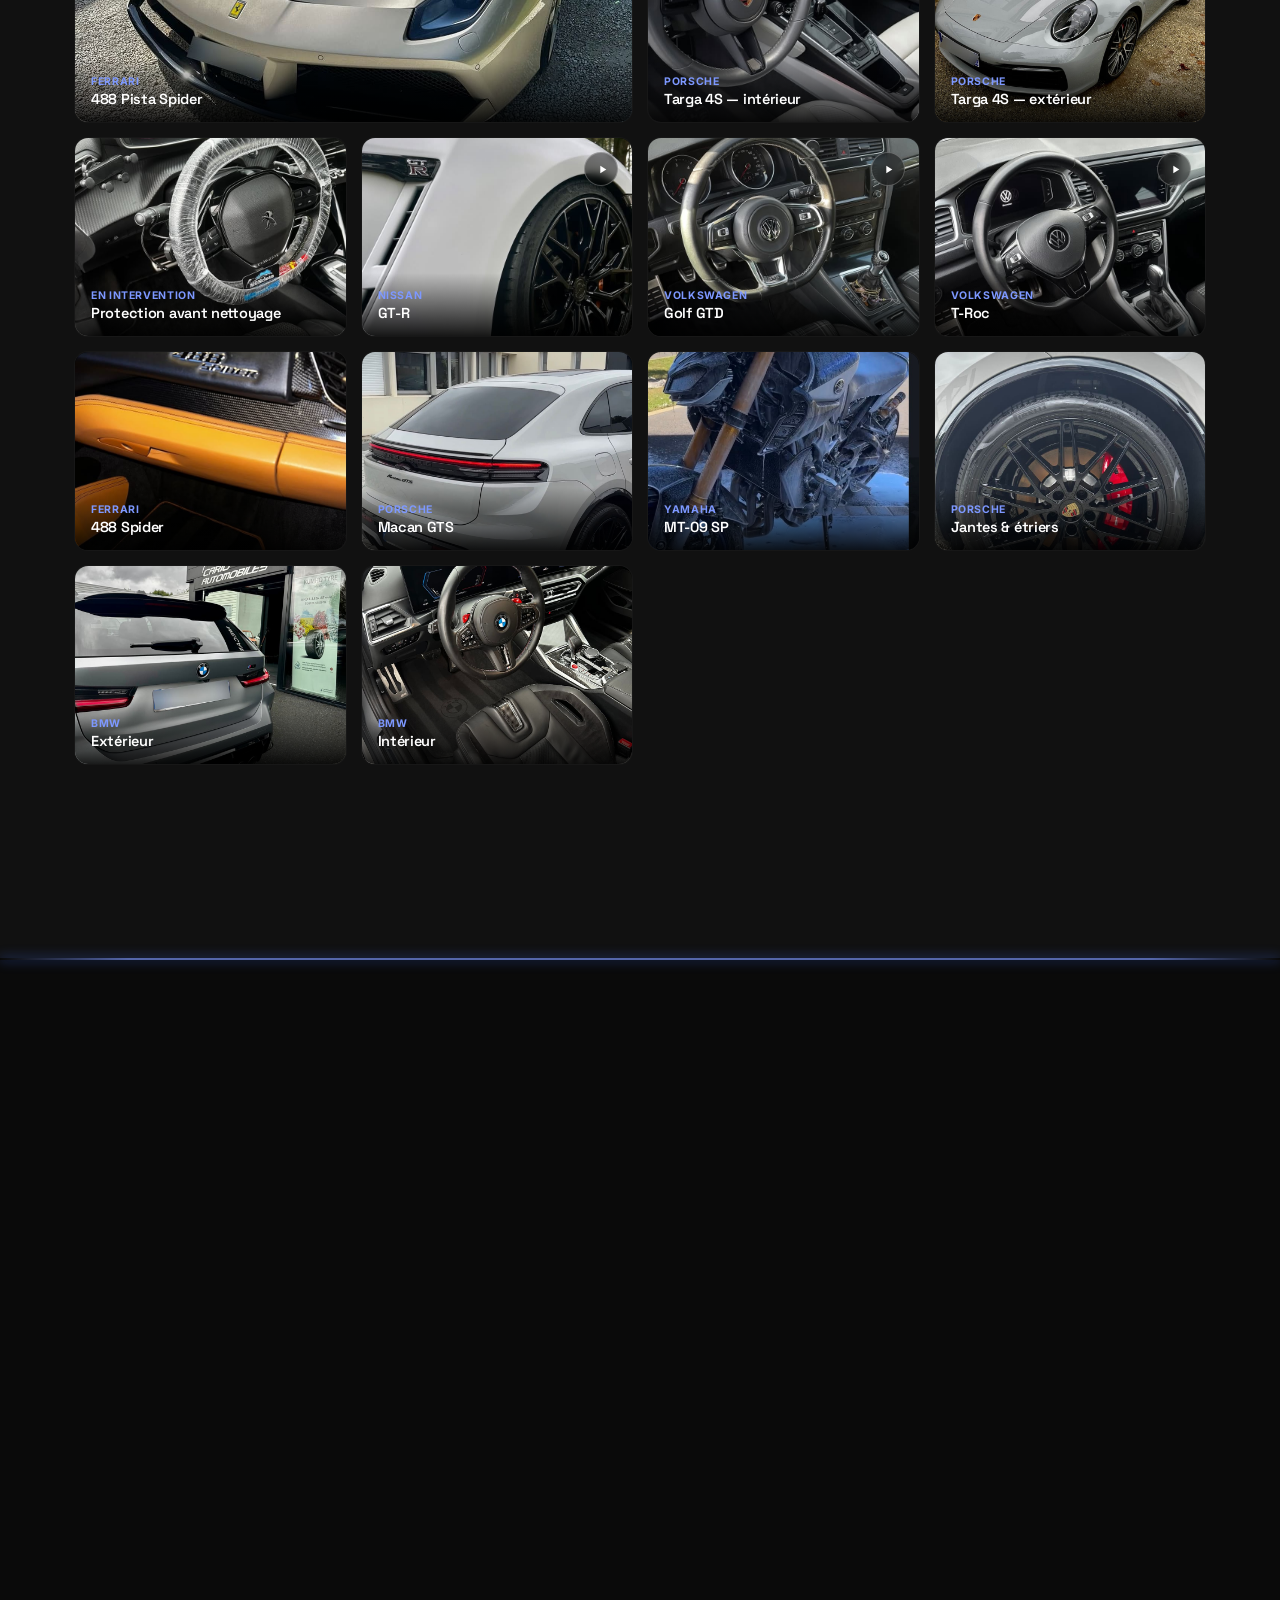
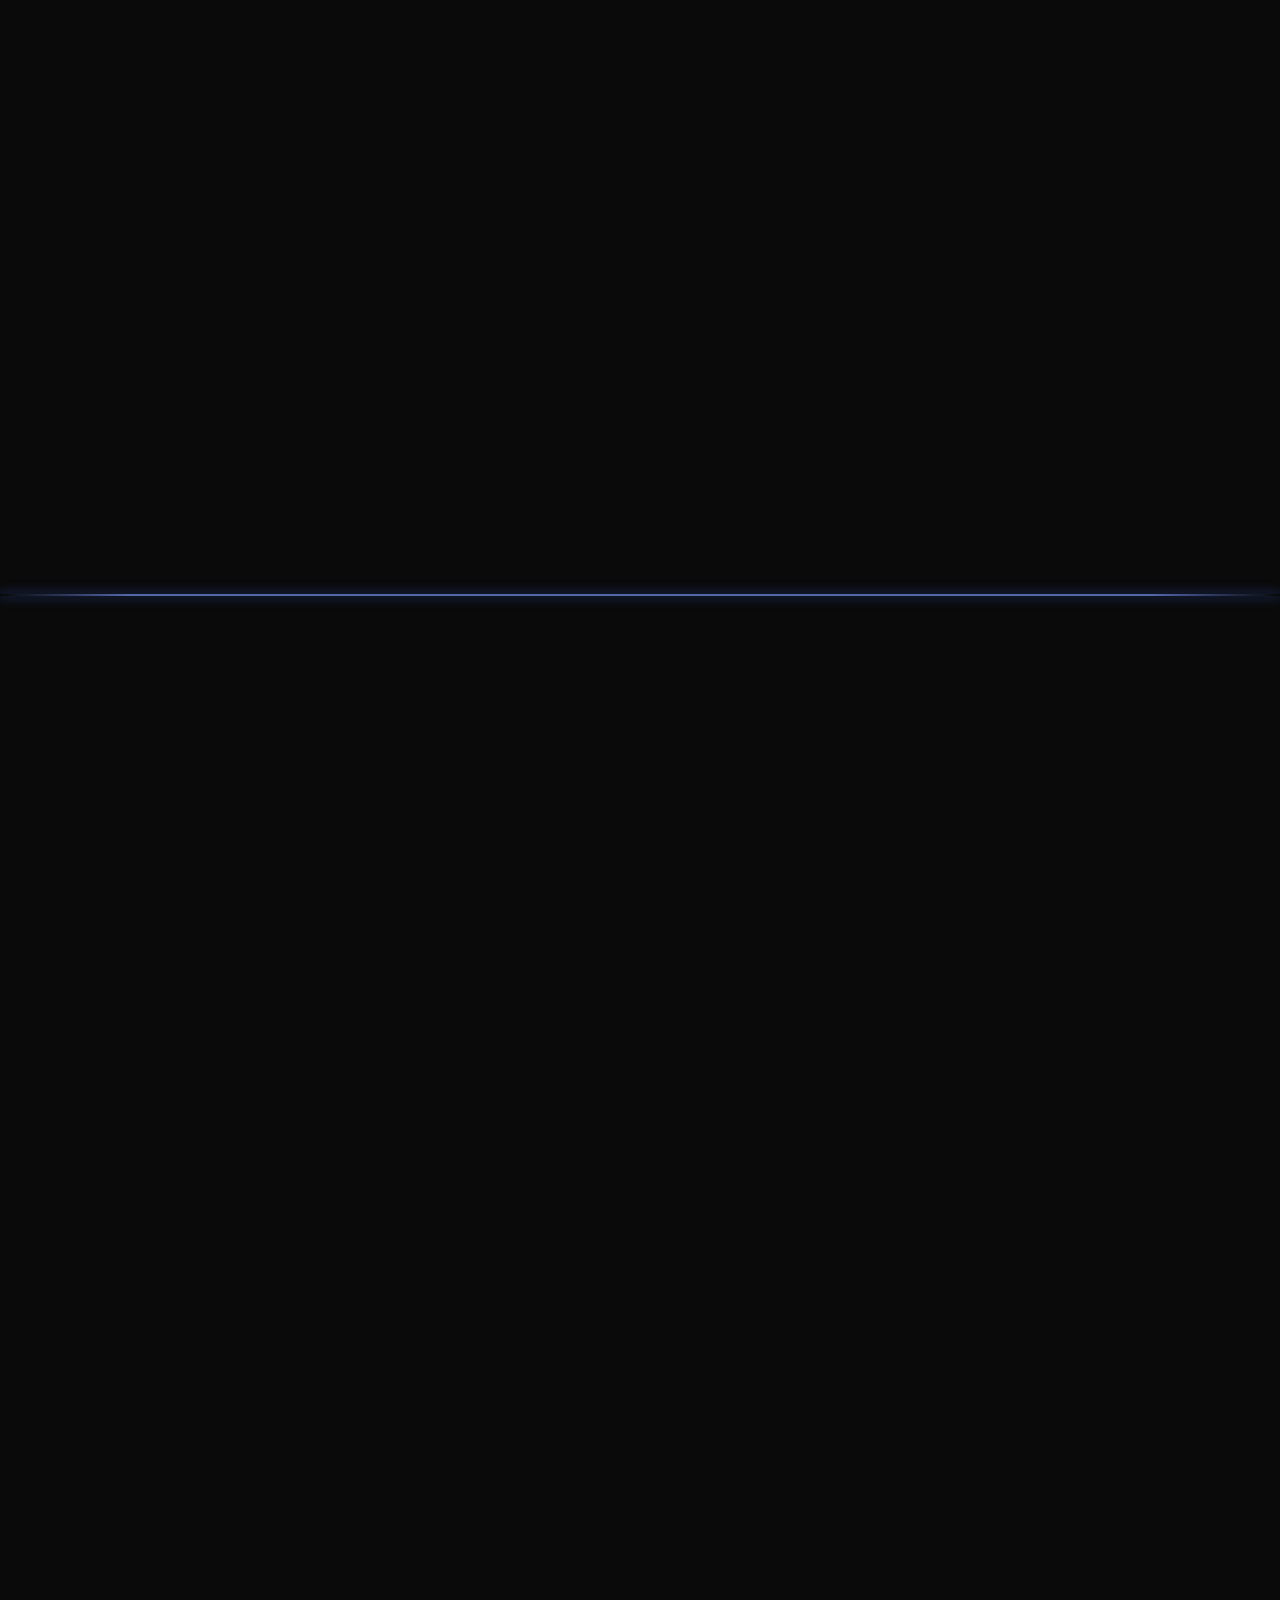
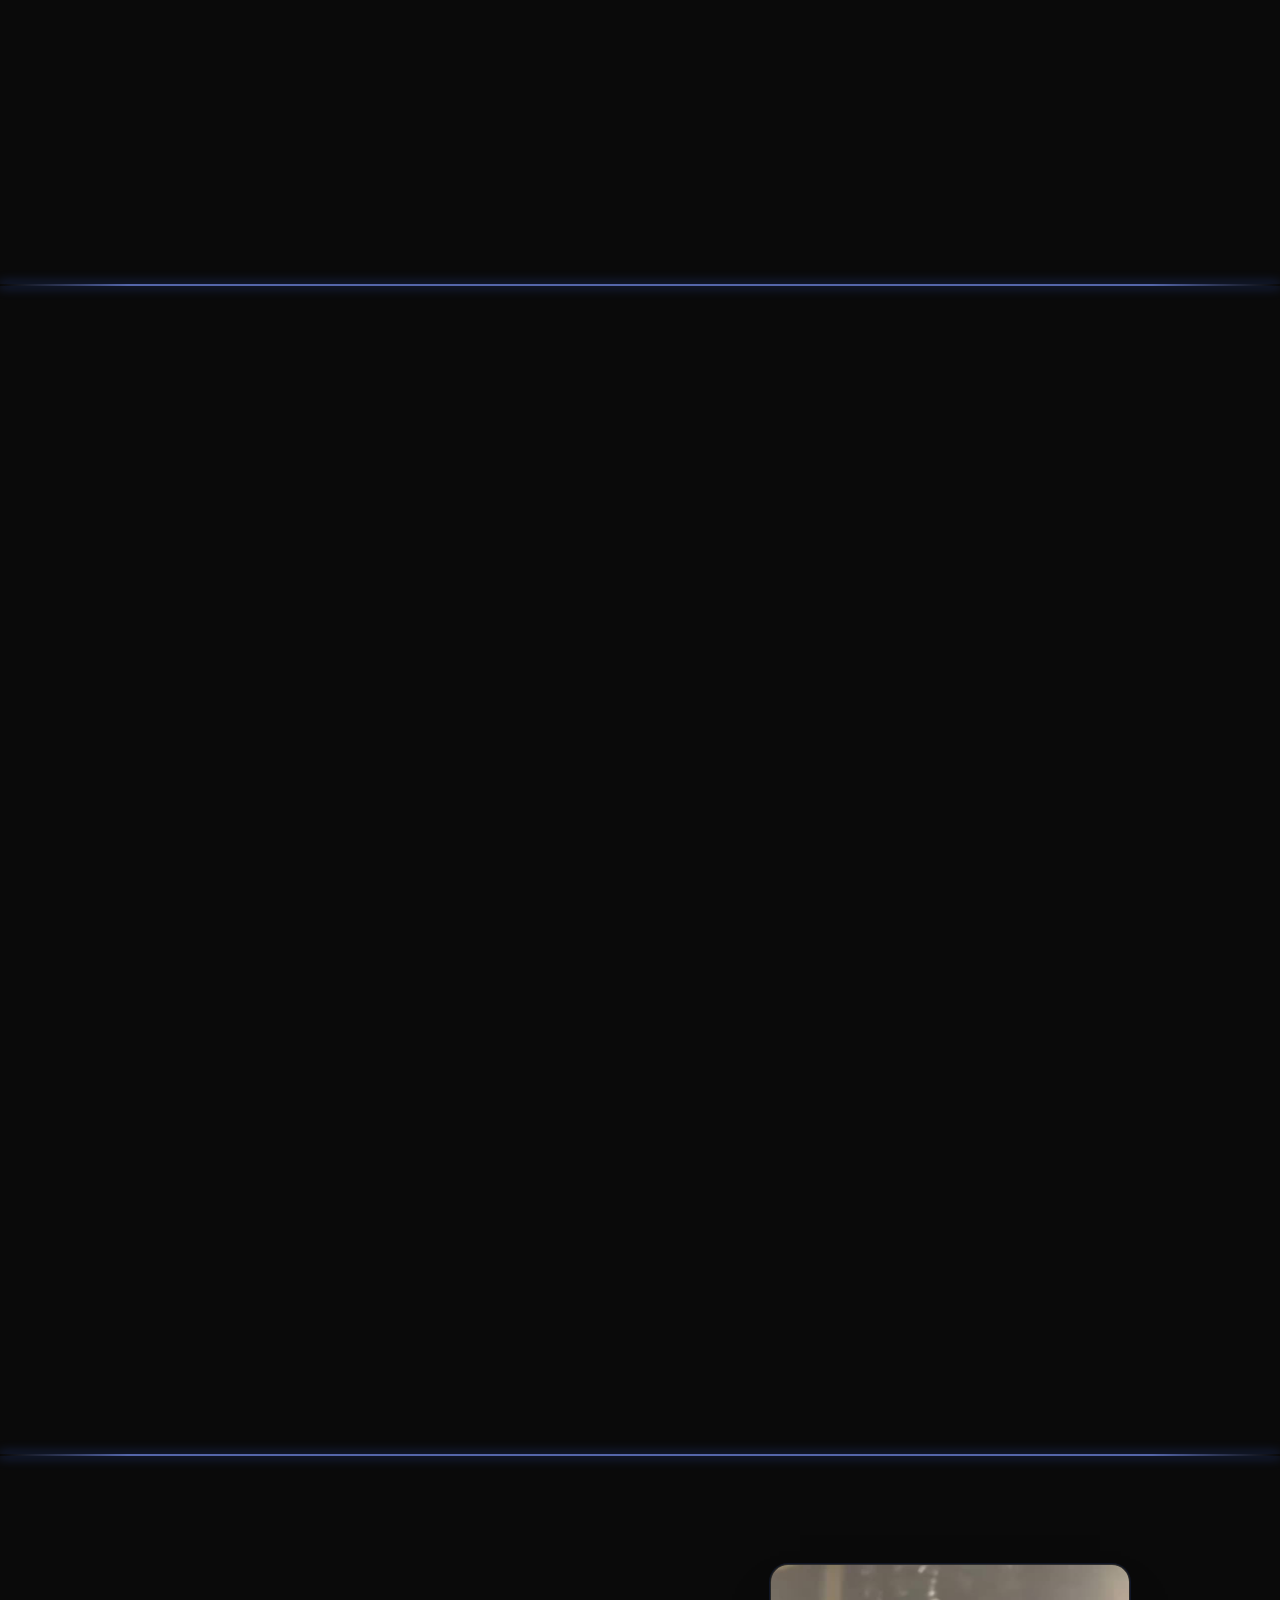
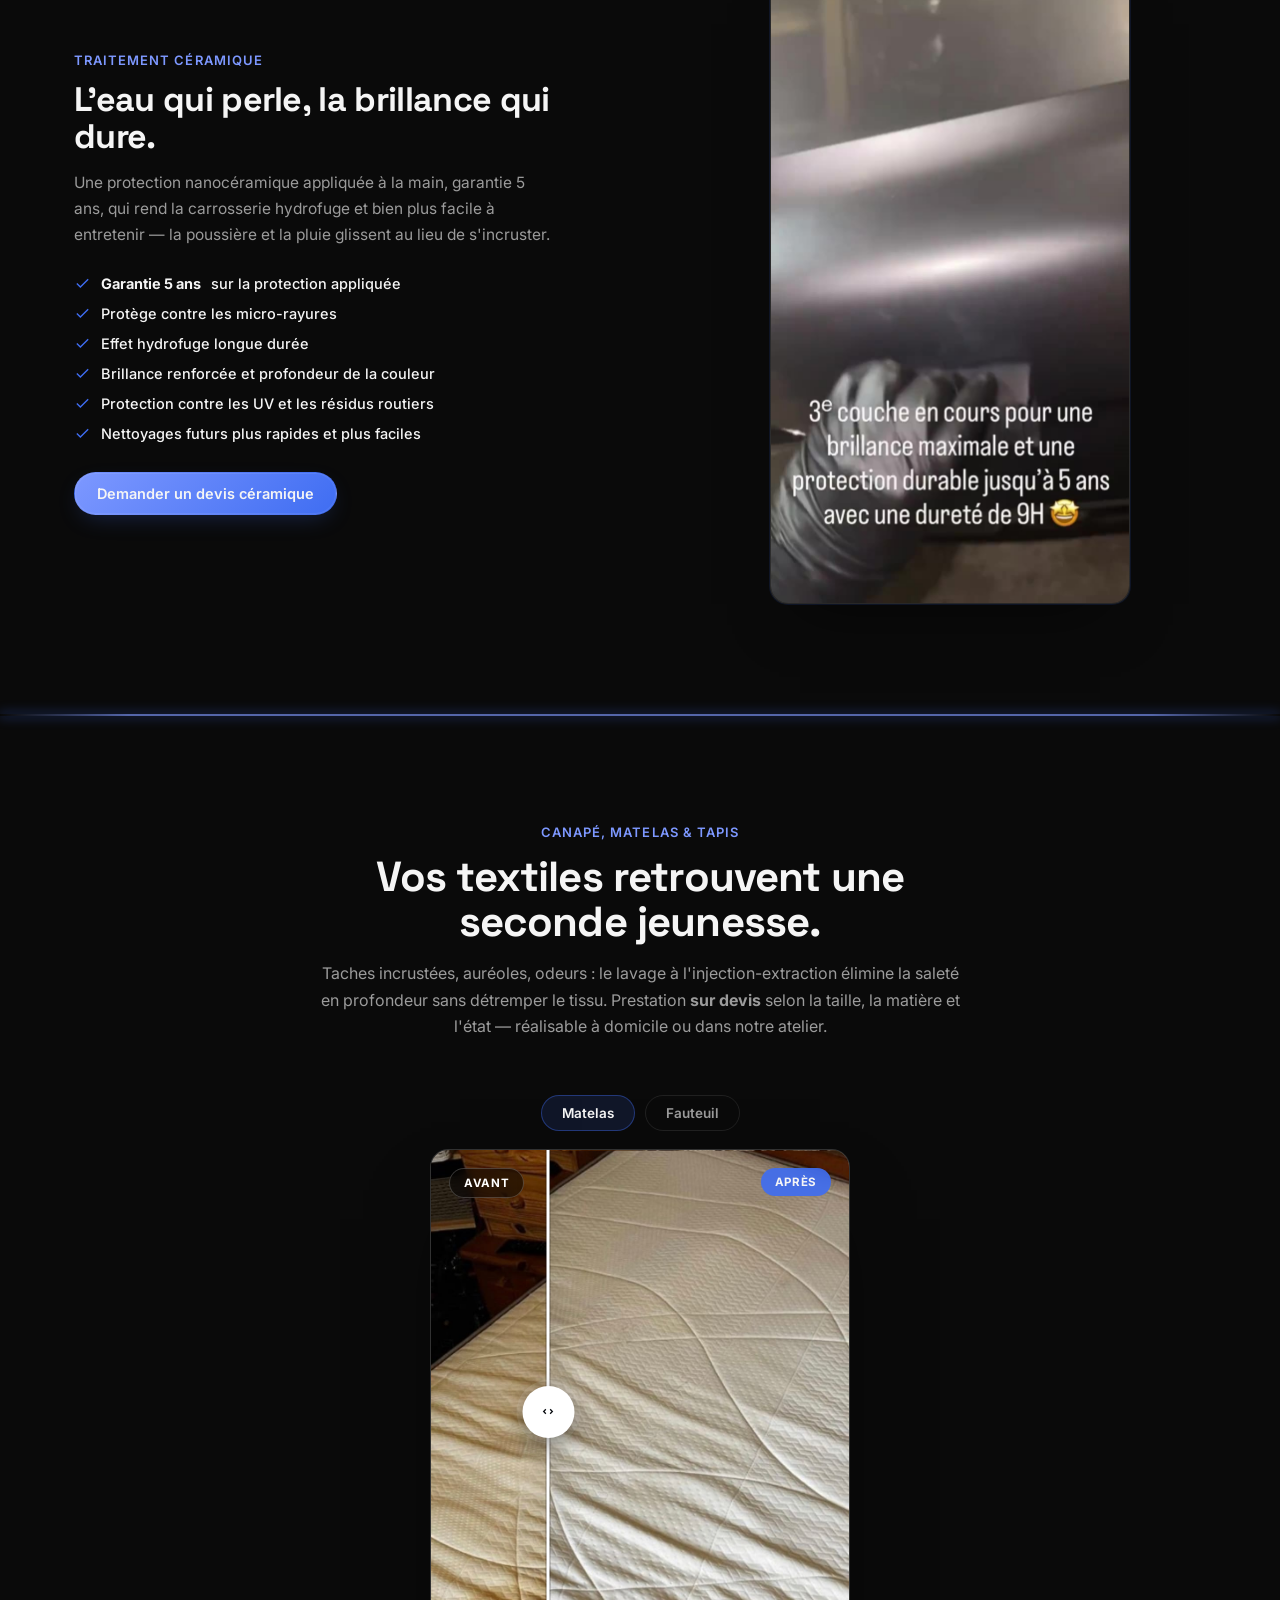
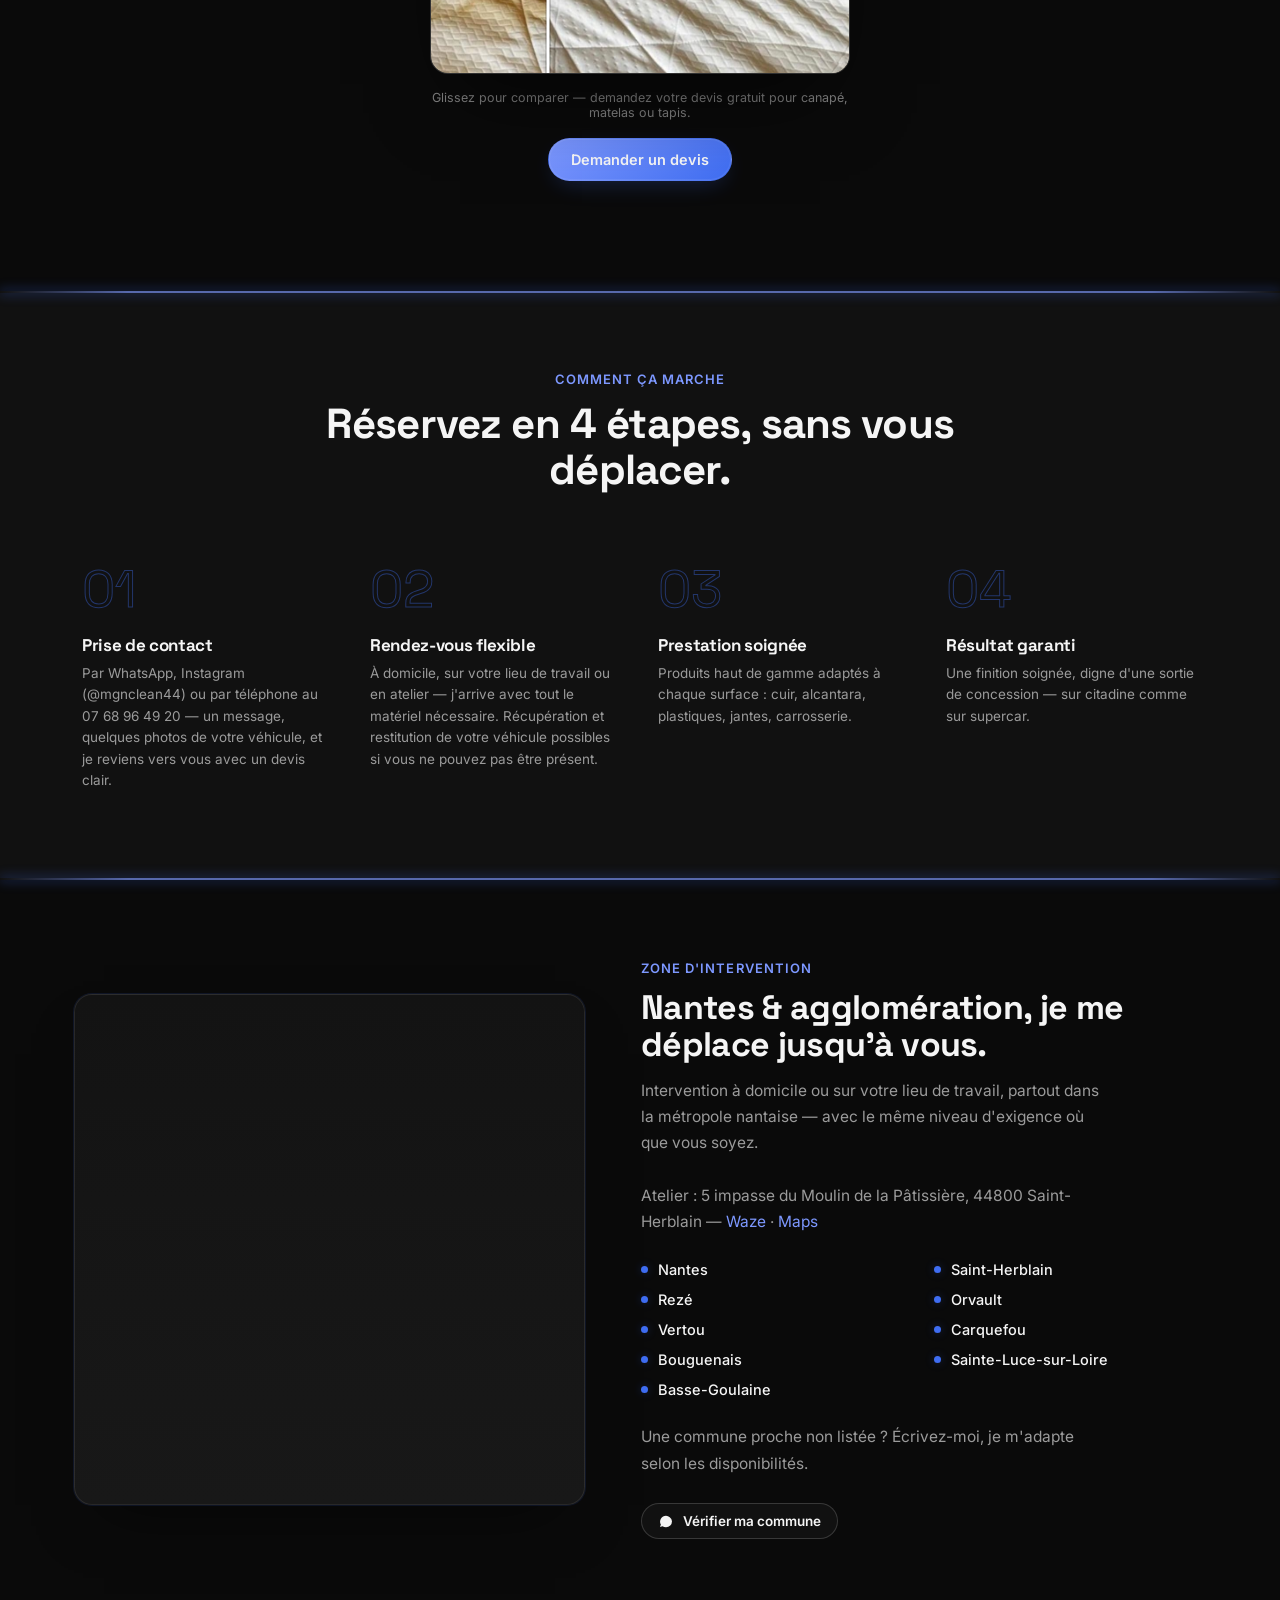
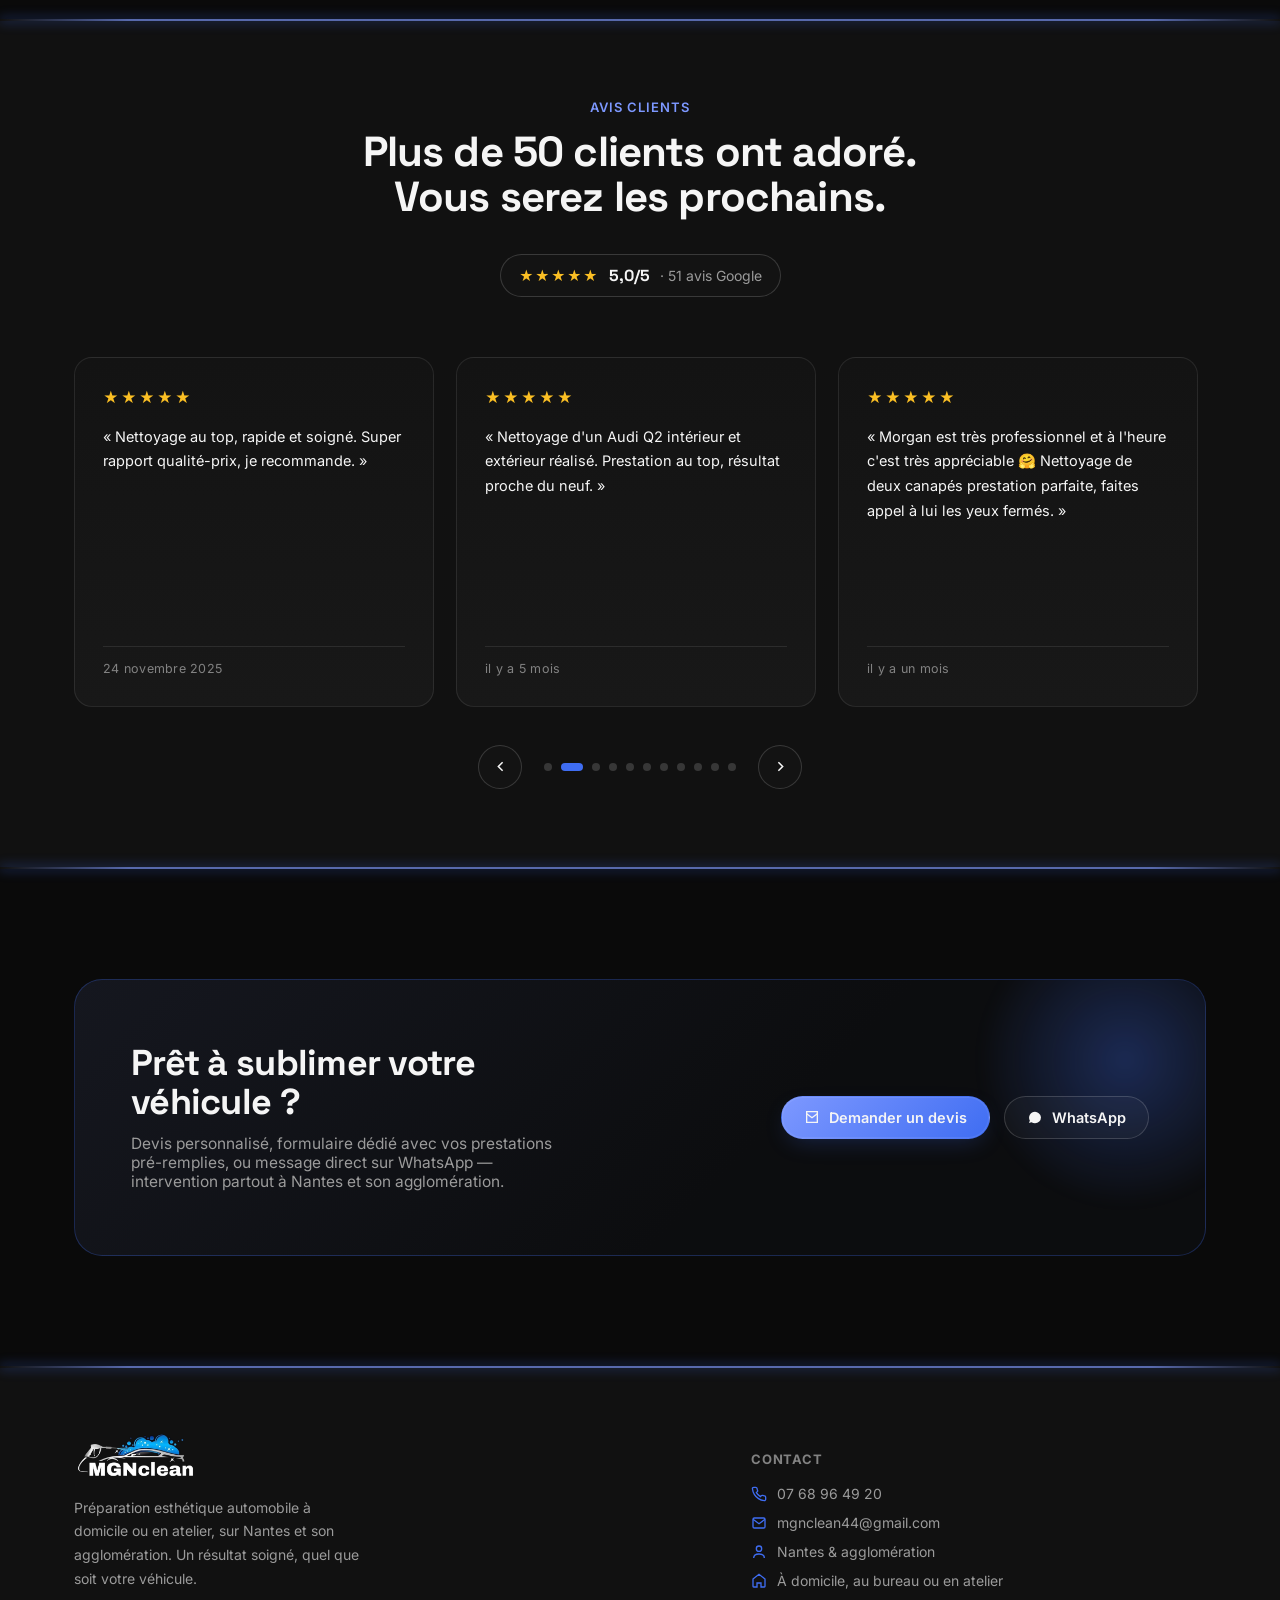
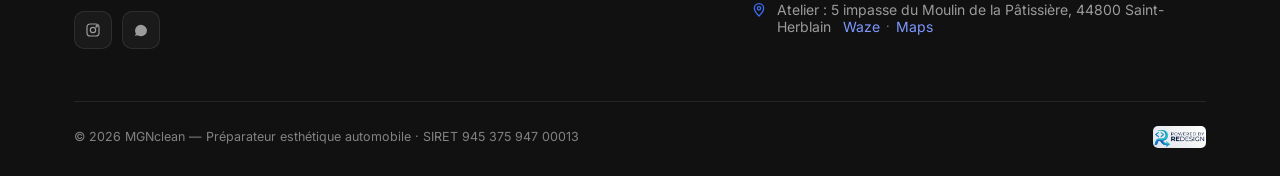
==== commit 58d0090a: "Affiche 50+ avis Google dans les statistiques Co-Authored-By: Claude Sonnet 5.5 <noreply@anthropic.c" ====
--- a/index.html
+++ b/index.html
@@ -119,7 +119,7 @@
 <div class="stats sec-edge-t sec-edge-b">
   <div class="stats-in">
     <div class="stat"><b><span class="cy">5,0</span>/5</b><span>Note clients</span></div>
-    <div class="stat"><b><span class="cy">35</span></b><span>Avis vérifiés Google</span></div>
+    <div class="stat"><b><span class="cy">50</span>+</b><span>Avis Google</span></div>
     <div class="stat"><b><span class="cy">600</span>+</b><span>Abonnés Instagram</span></div>
     <div class="stat"><b><span class="cy">100</span>%</b><span>Interventions mobiles</span></div>
   </div>
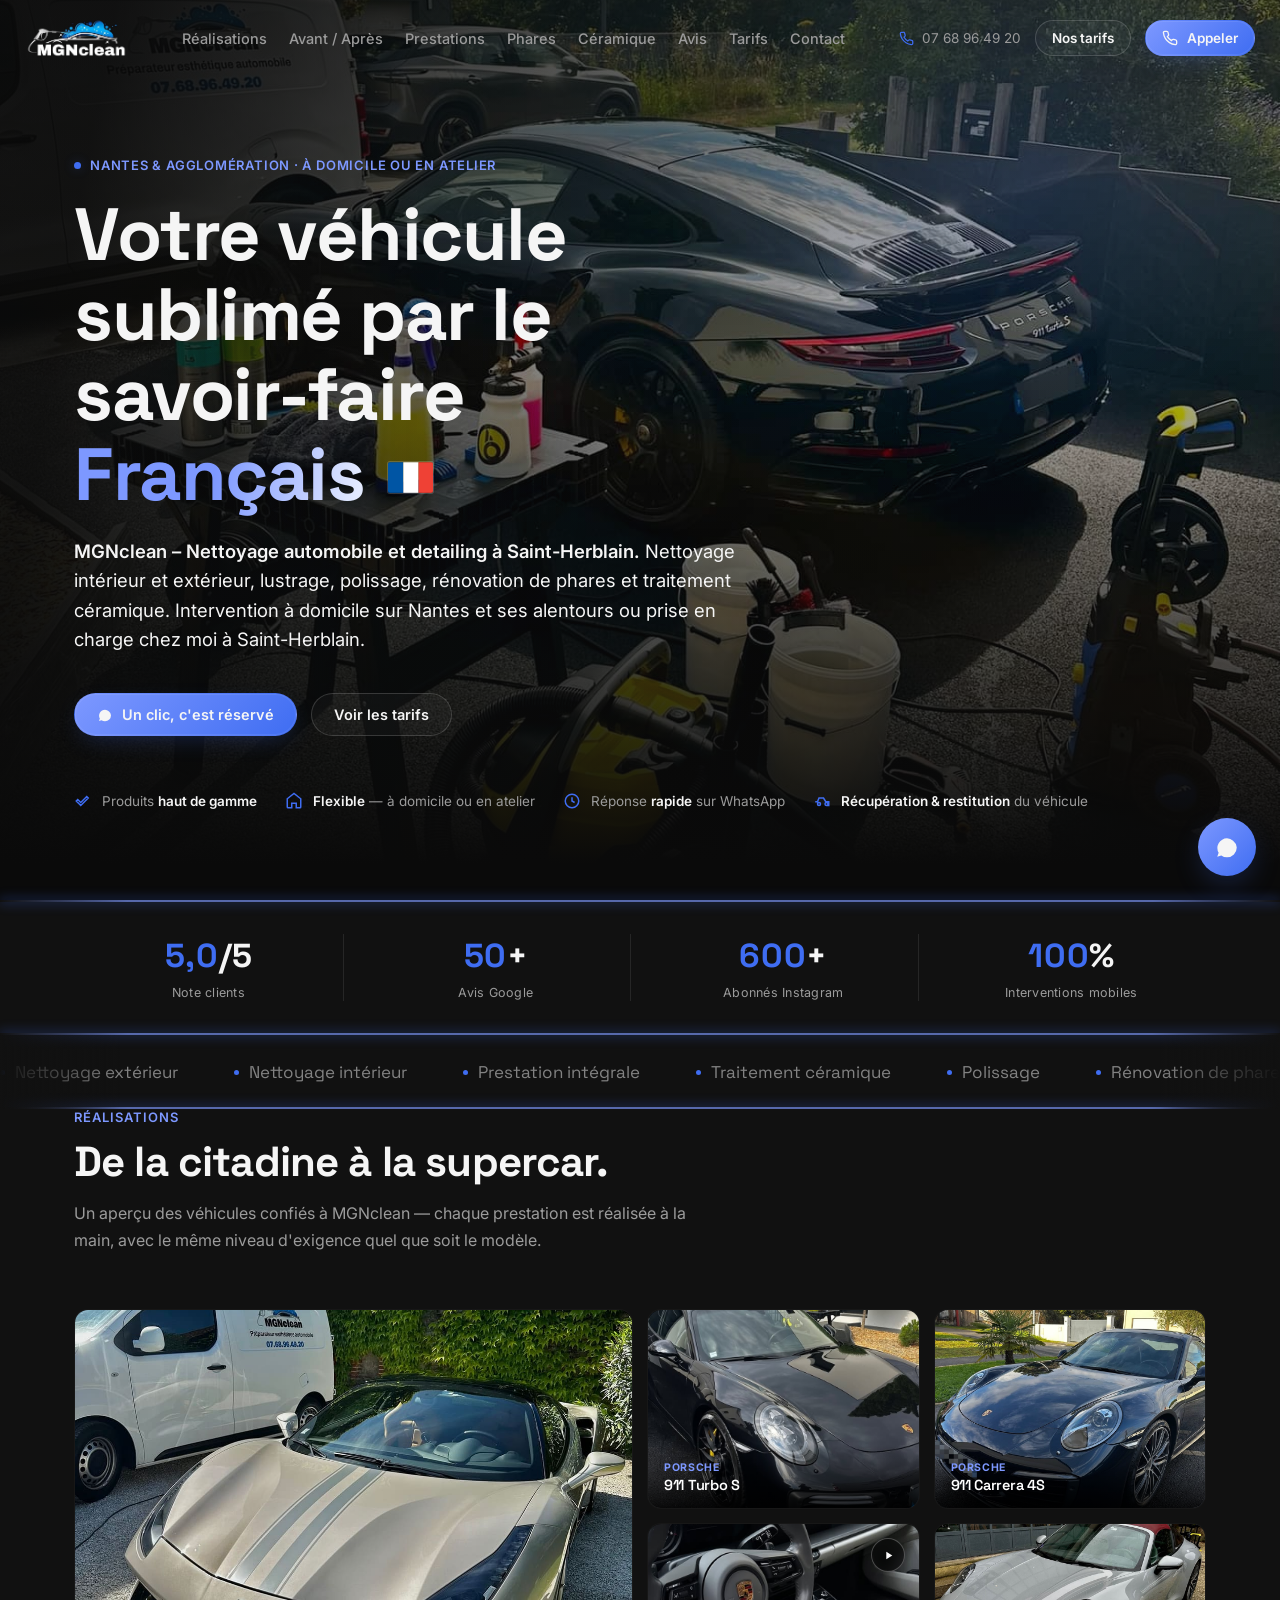
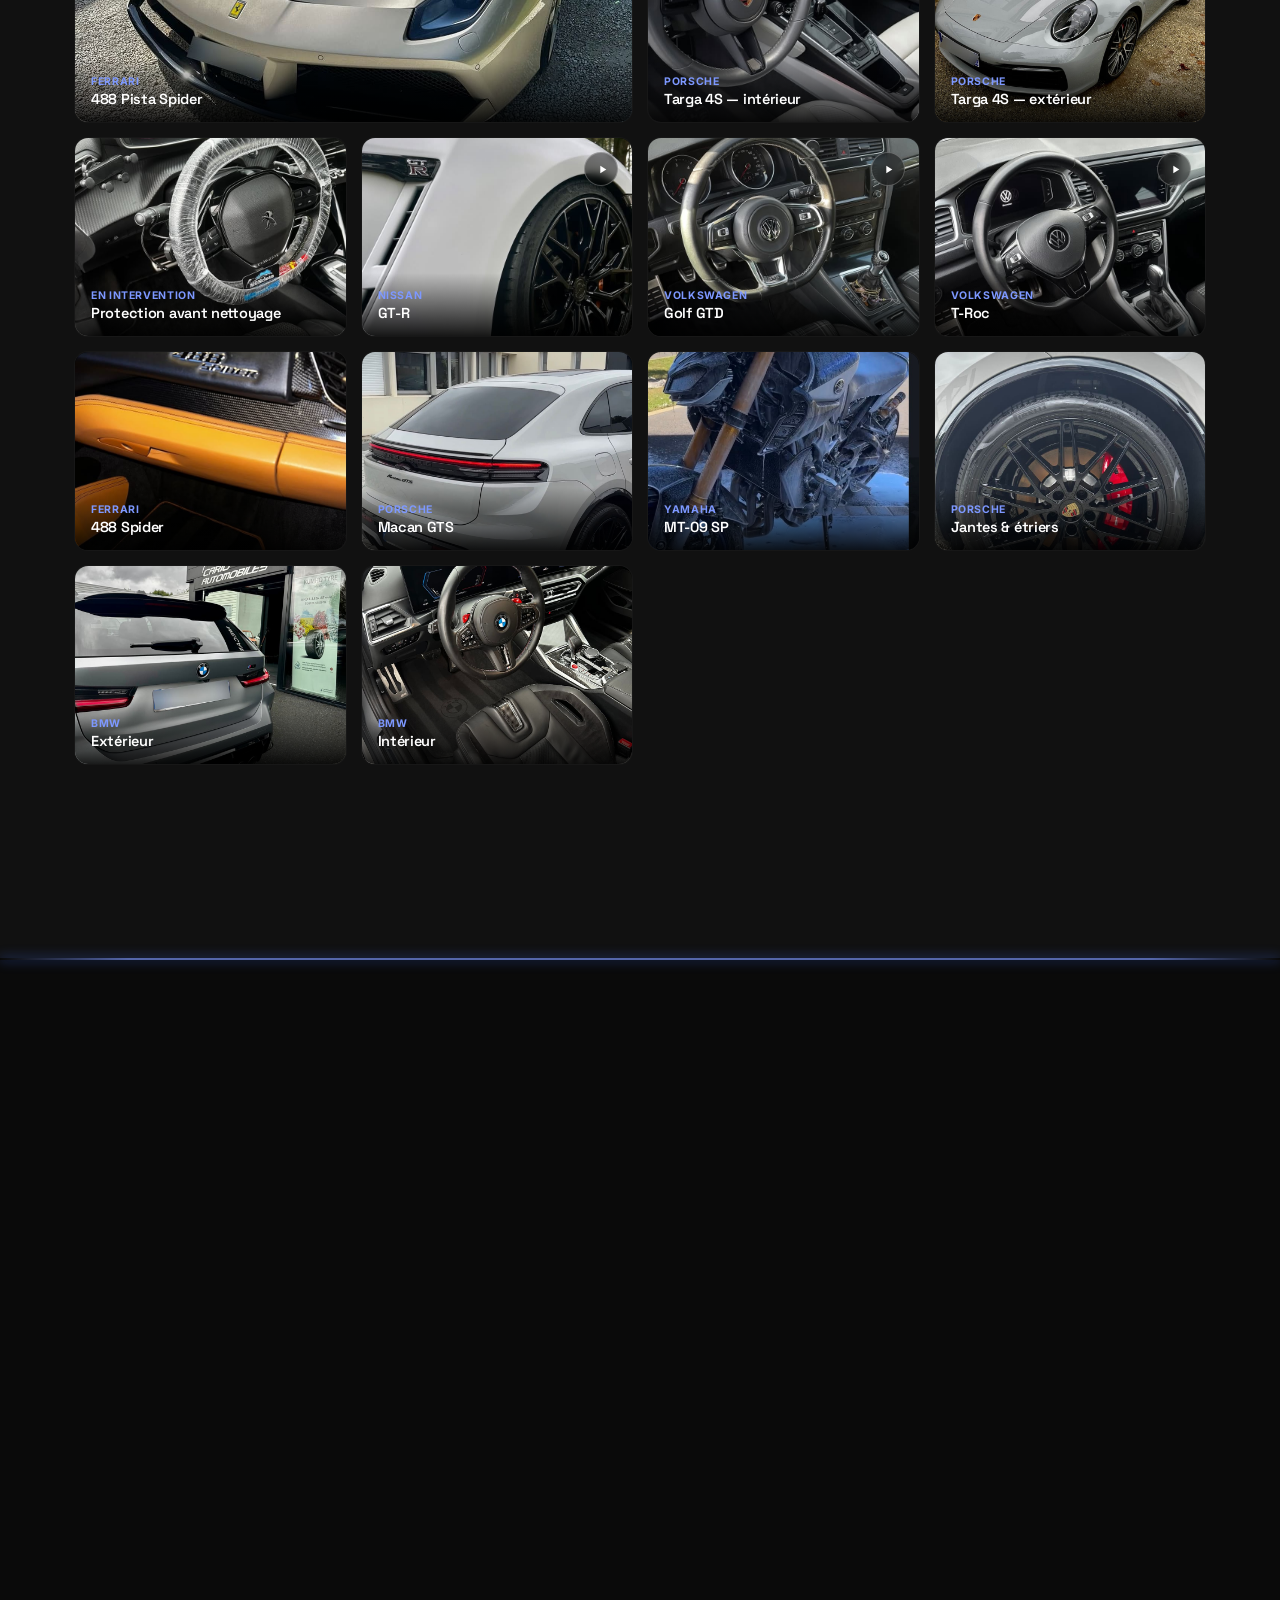
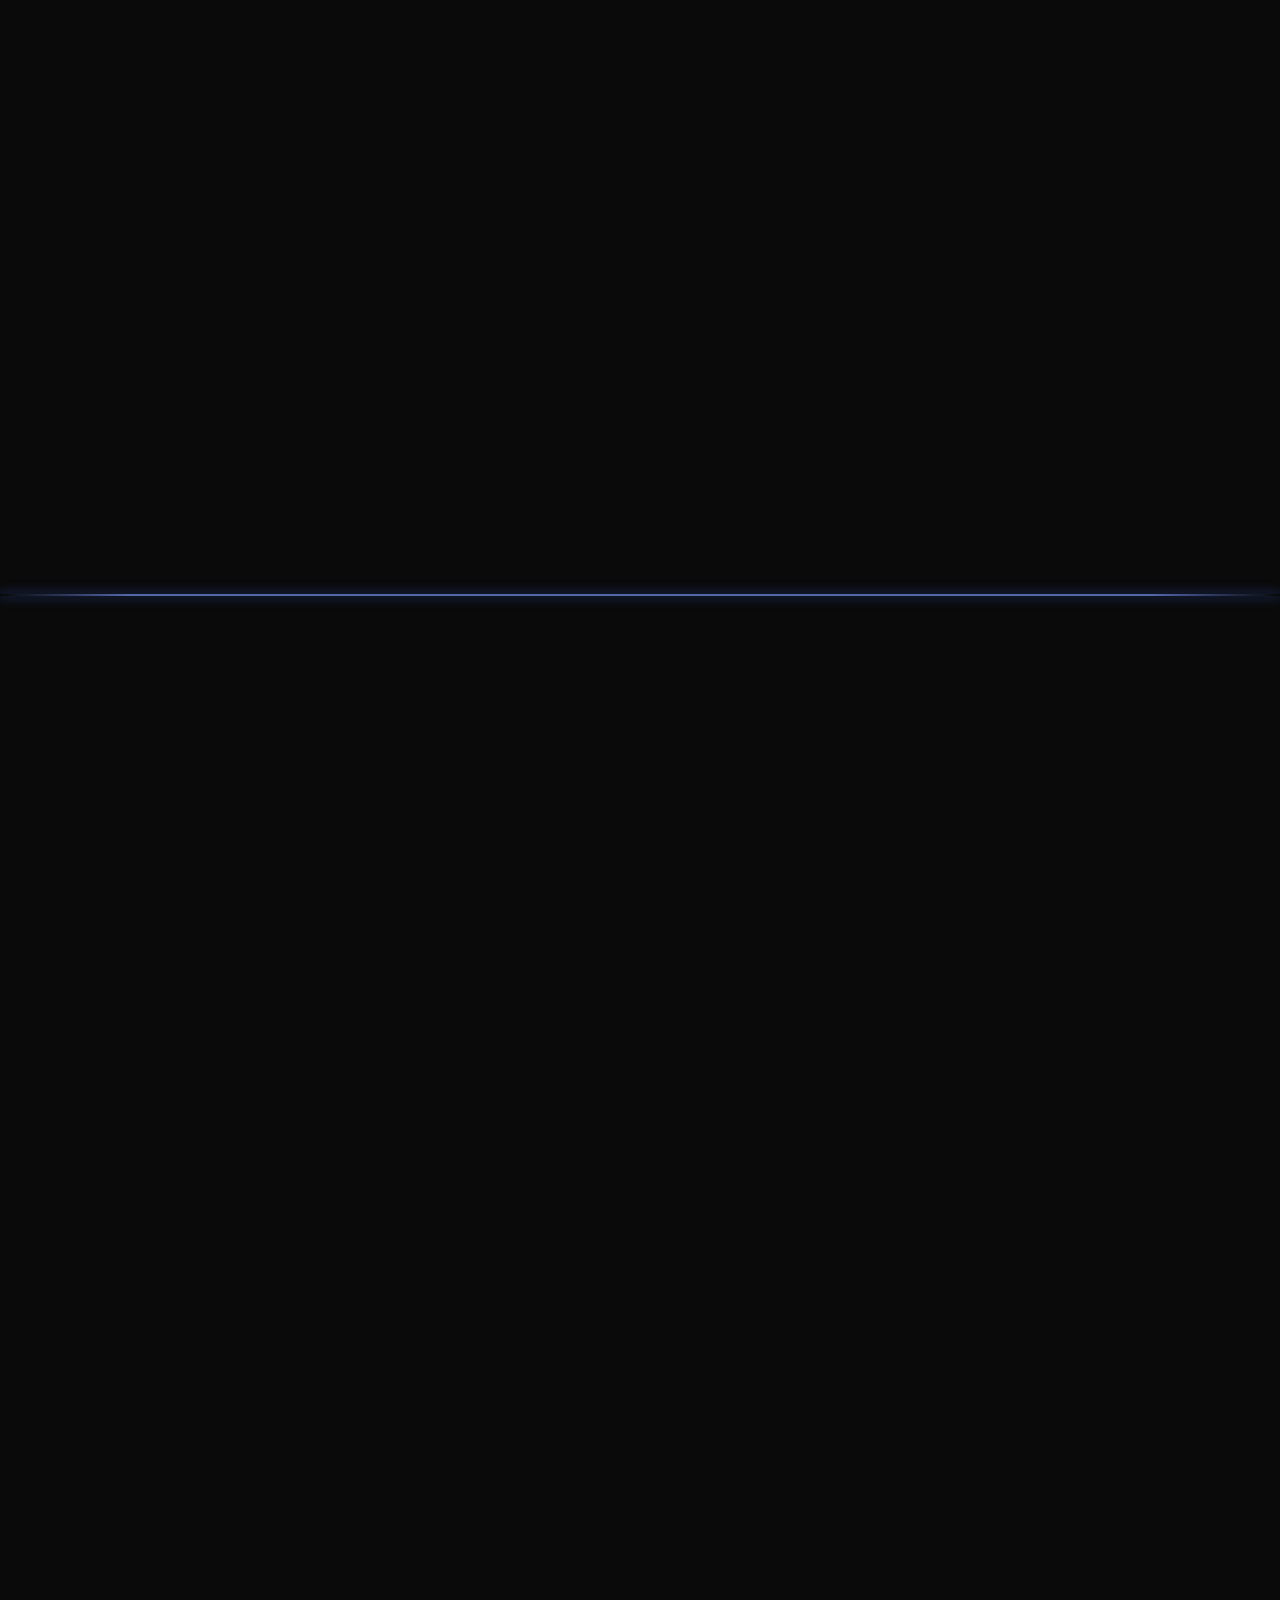
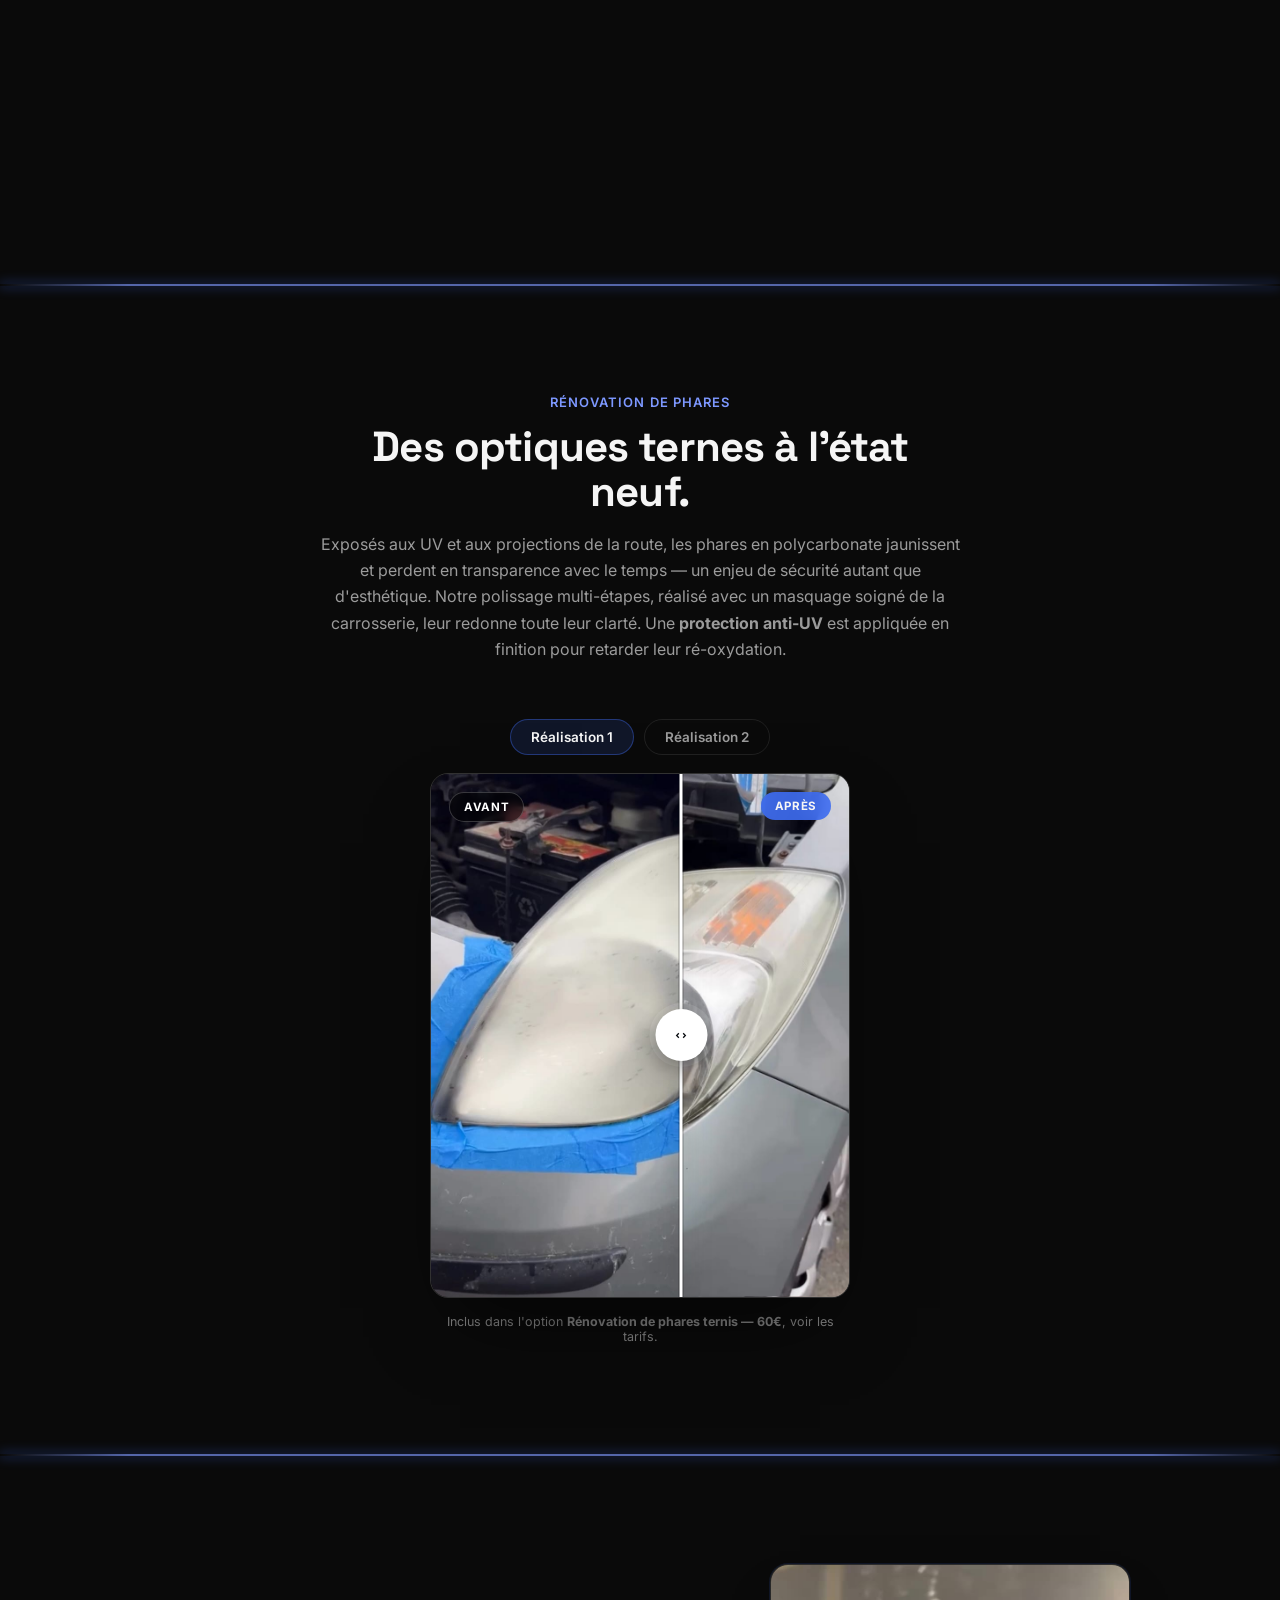
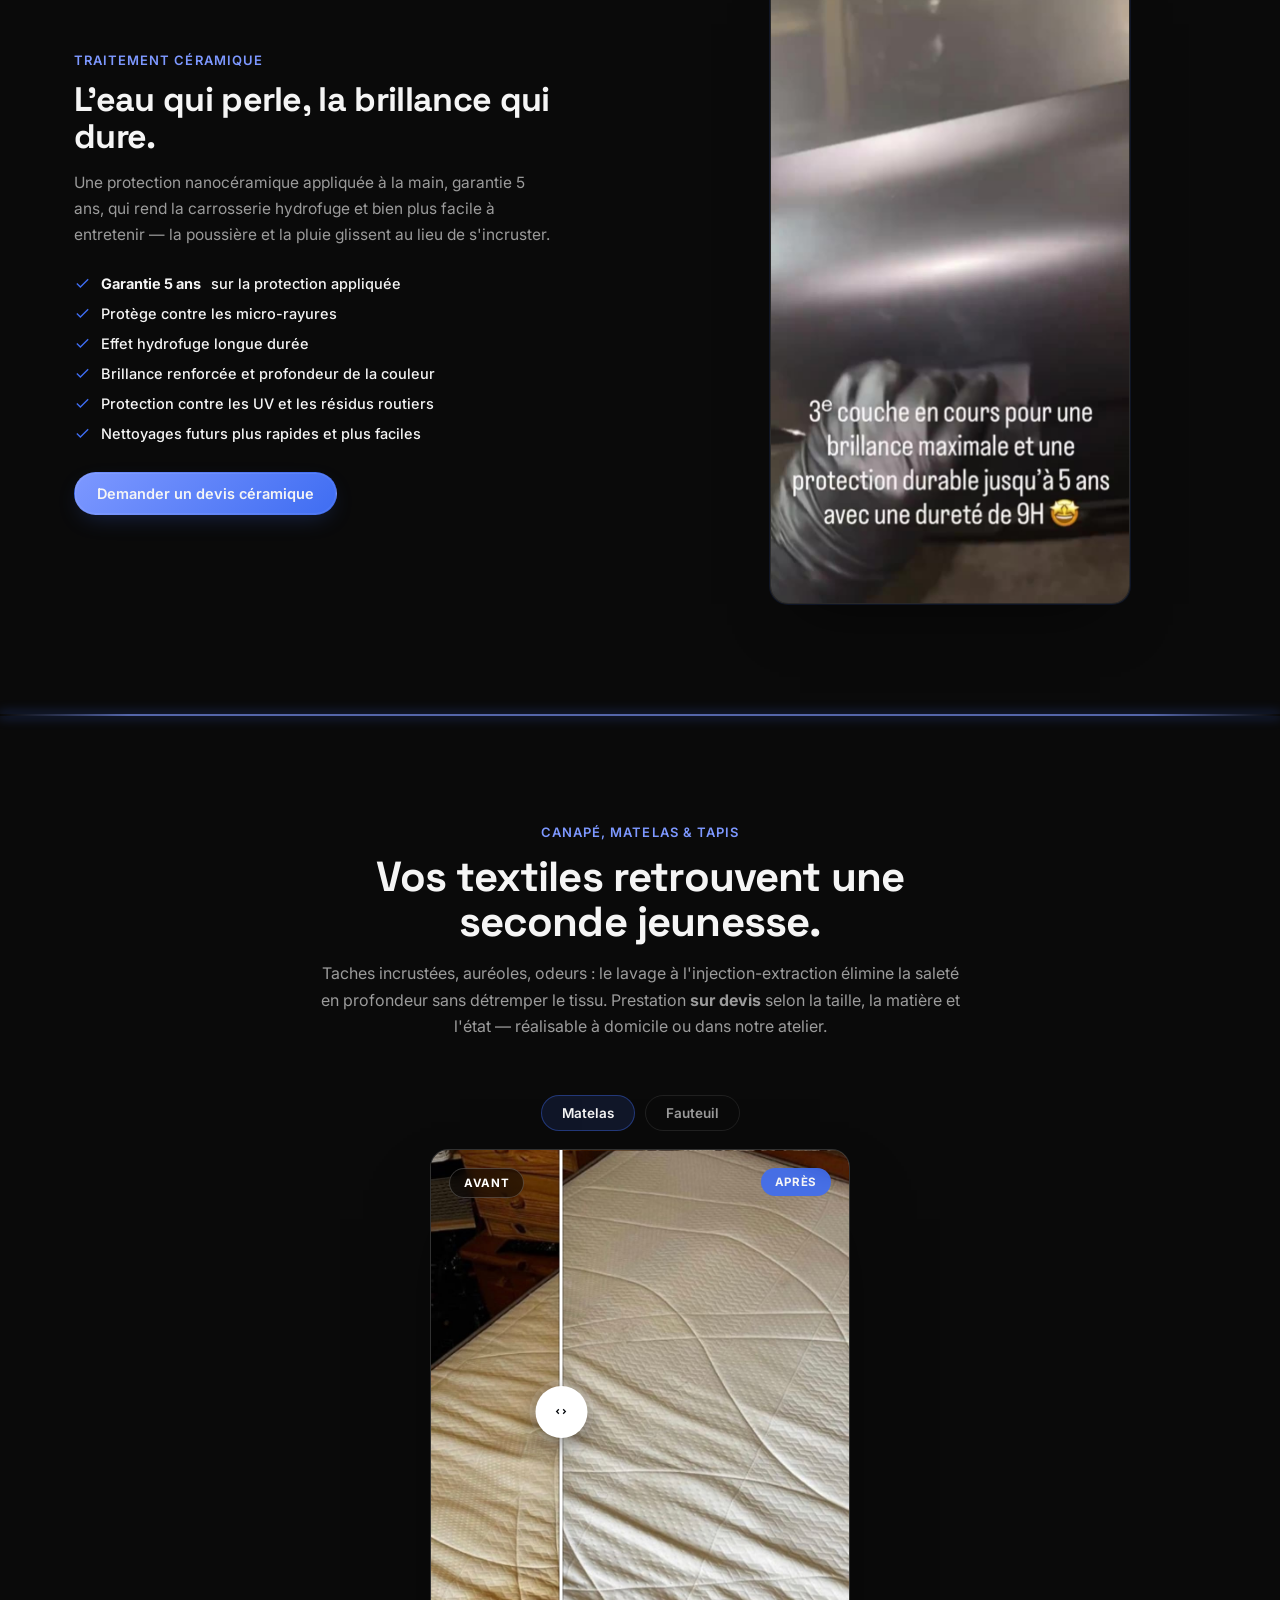
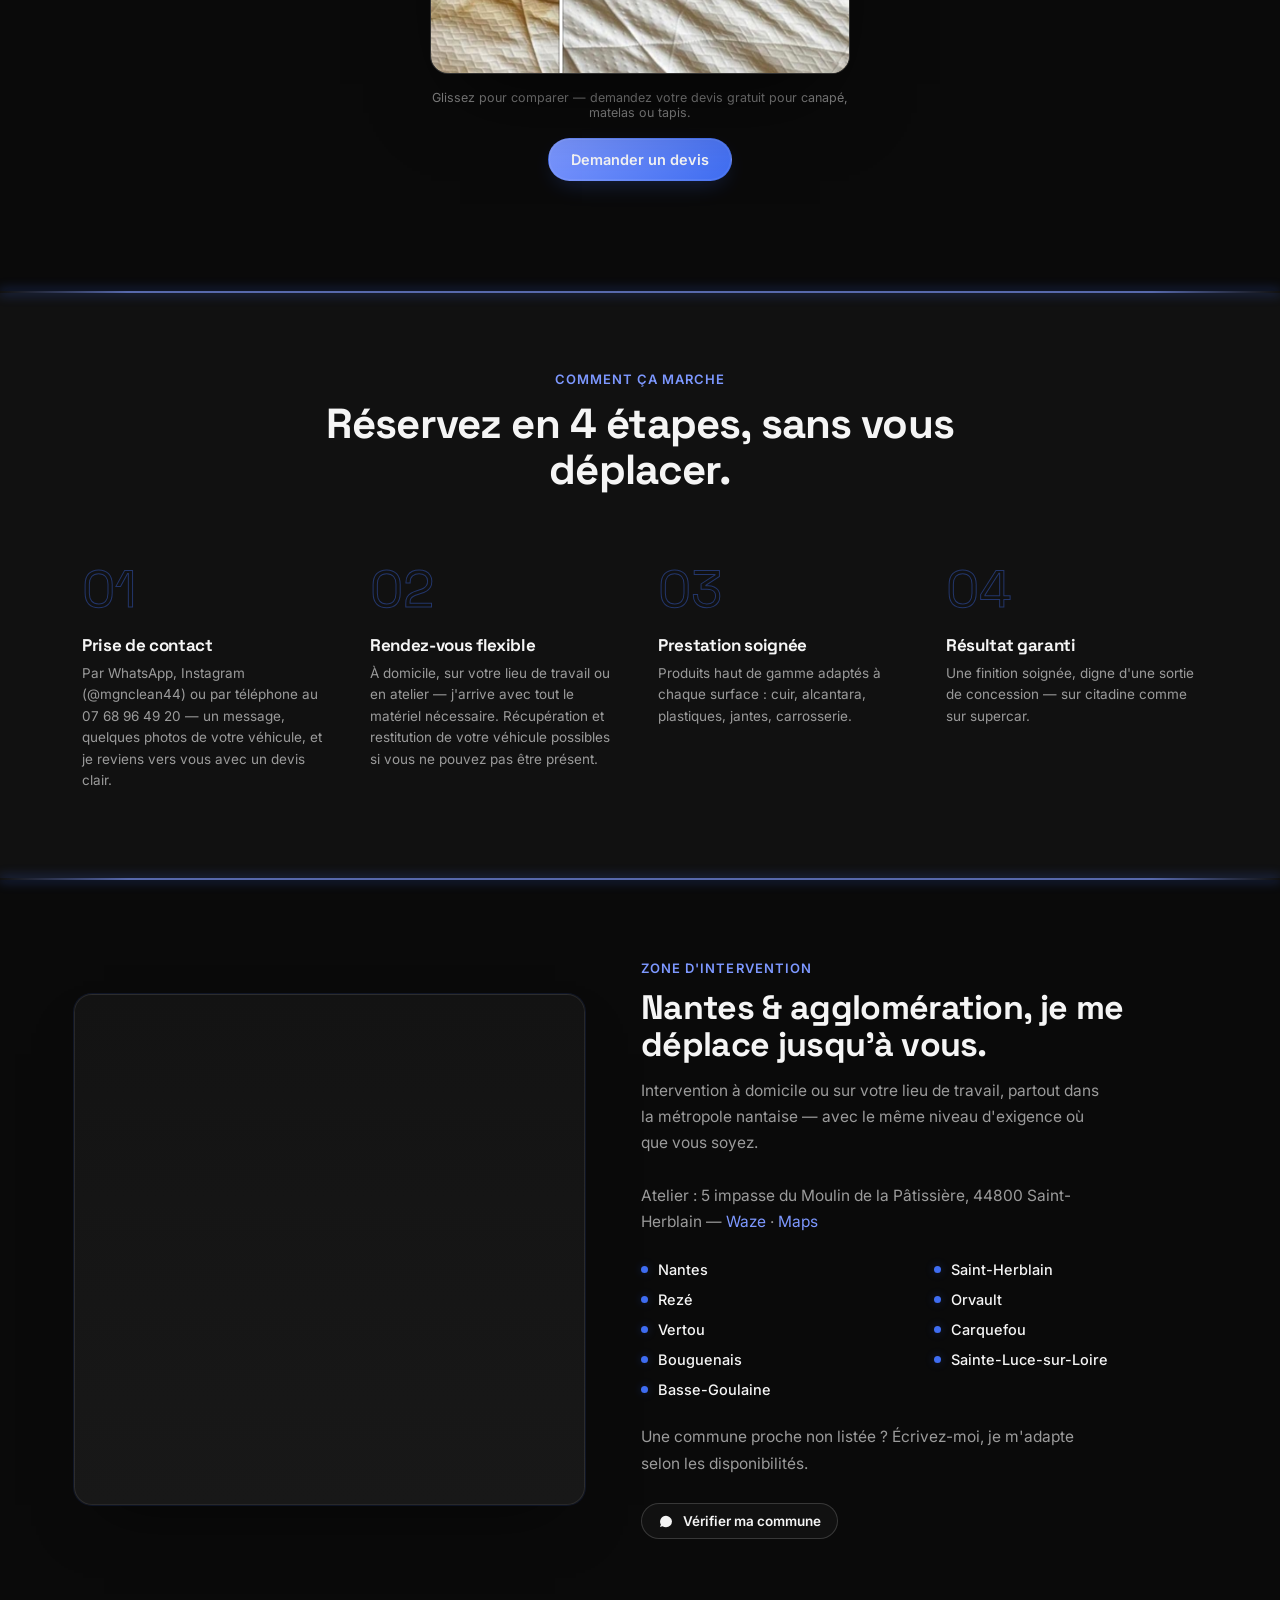
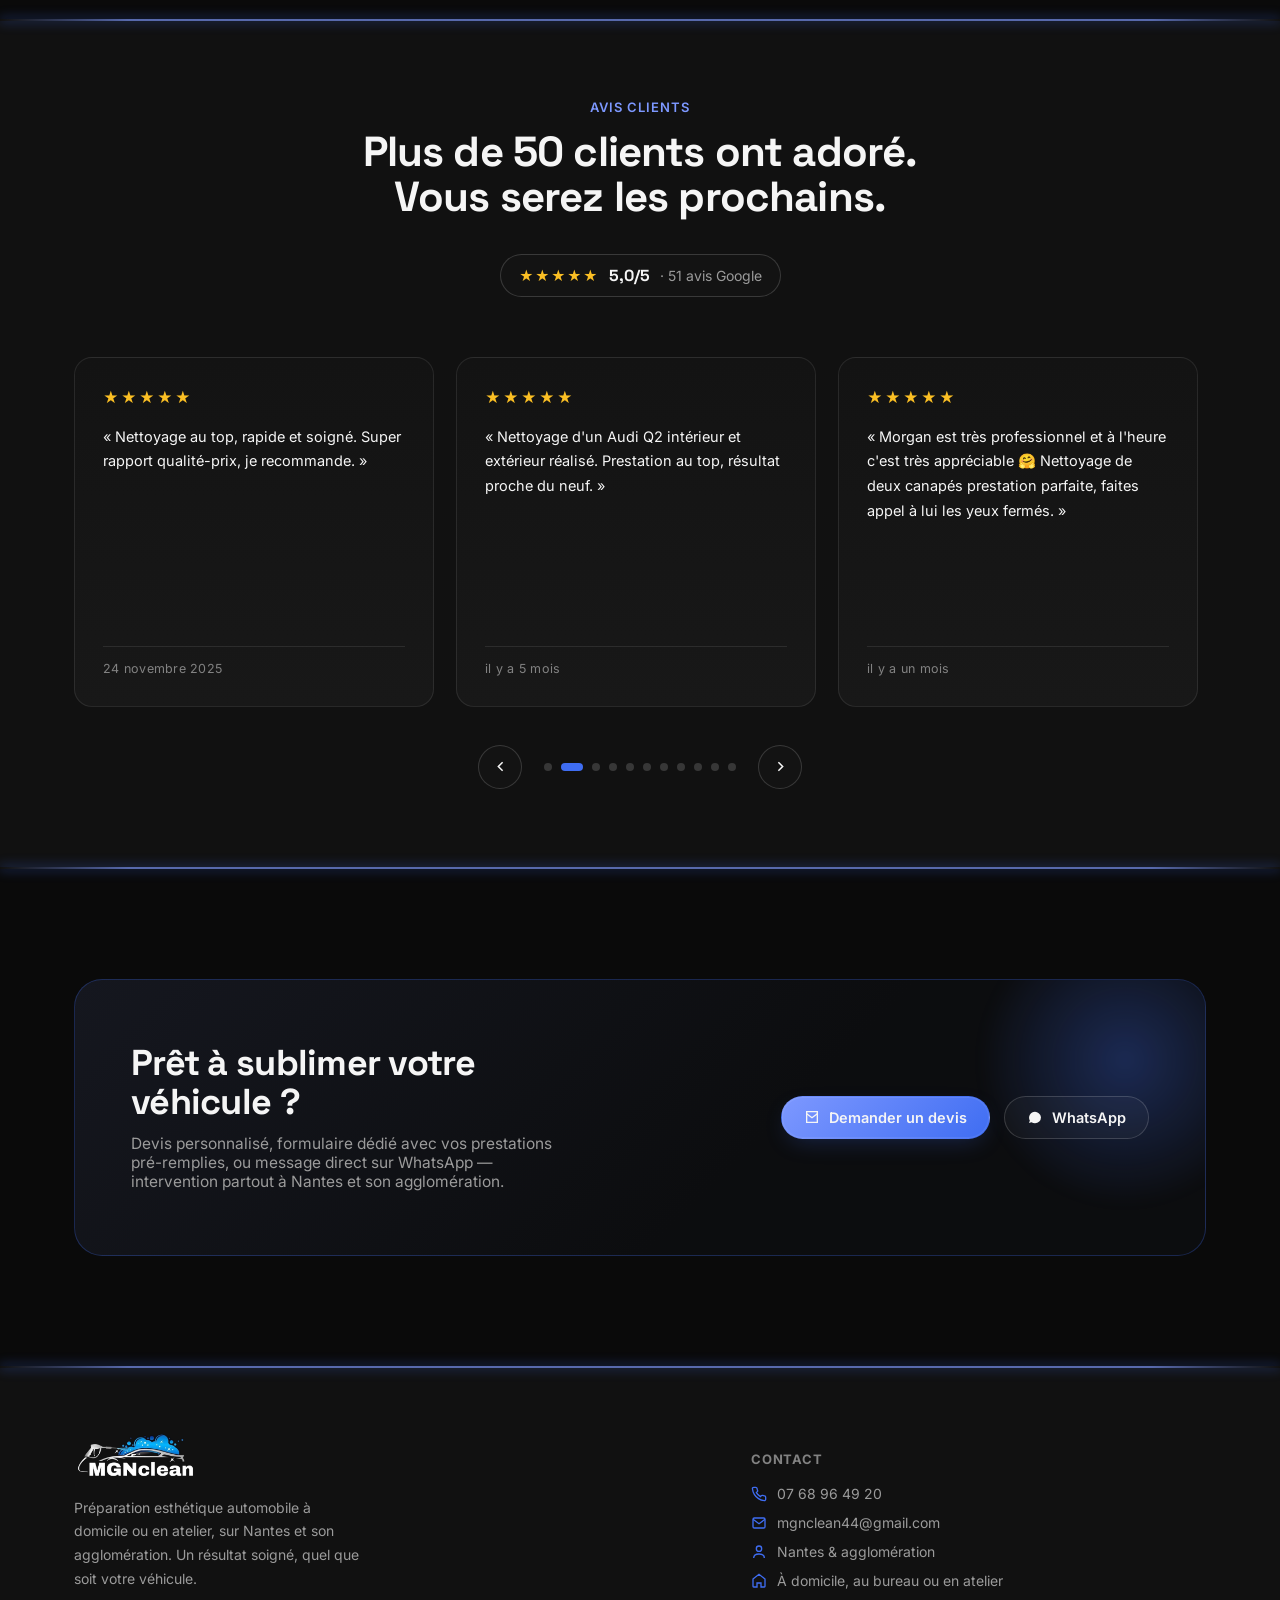
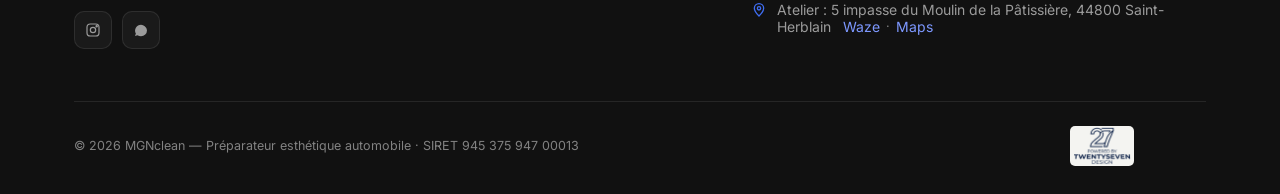
==== commit cbe9968e: "Remplace le badge Powered by Redesign par Powered by TwentySeven Design Co-Authored-By: Claude Sonne" ====
--- a/index.html
+++ b/index.html
@@ -953,7 +953,7 @@
     </div>
     <div class="ft-bottom">
       <span>© <span id="year"></span> MGNclean — Préparateur esthétique automobile · SIRET 945 375 947 00013</span>
-      <img class="ft-badge" src="assets/img/brand/redesign-badge.png" alt="Powered by Redesign" width="383" height="160" loading="lazy" />
+      <img class="ft-badge" src="assets/img/brand/twentyseven-badge.png" alt="Powered by TwentySeven Design" width="520" height="327" loading="lazy" />
     </div>
   </div>
 </footer>
--- a/assets/styles.css
+++ b/assets/styles.css
@@ -567,7 +567,7 @@
 }
 .ft-bottom a{color:var(--muted-2)}
 .ft-bottom a:hover{color:var(--cyan-2)}
-.ft-badge{height:22px;width:auto;border-radius:5px;display:block}
+.ft-badge{height:40px;width:auto;border-radius:5px;display:block;margin-right:72px}
 
 /* ===================== Reveal on scroll ===================== */
 [data-reveal]{opacity:0;transform:translateY(10px);transition:opacity .4s ease, transform .4s cubic-bezier(.2,.7,.2,1)}
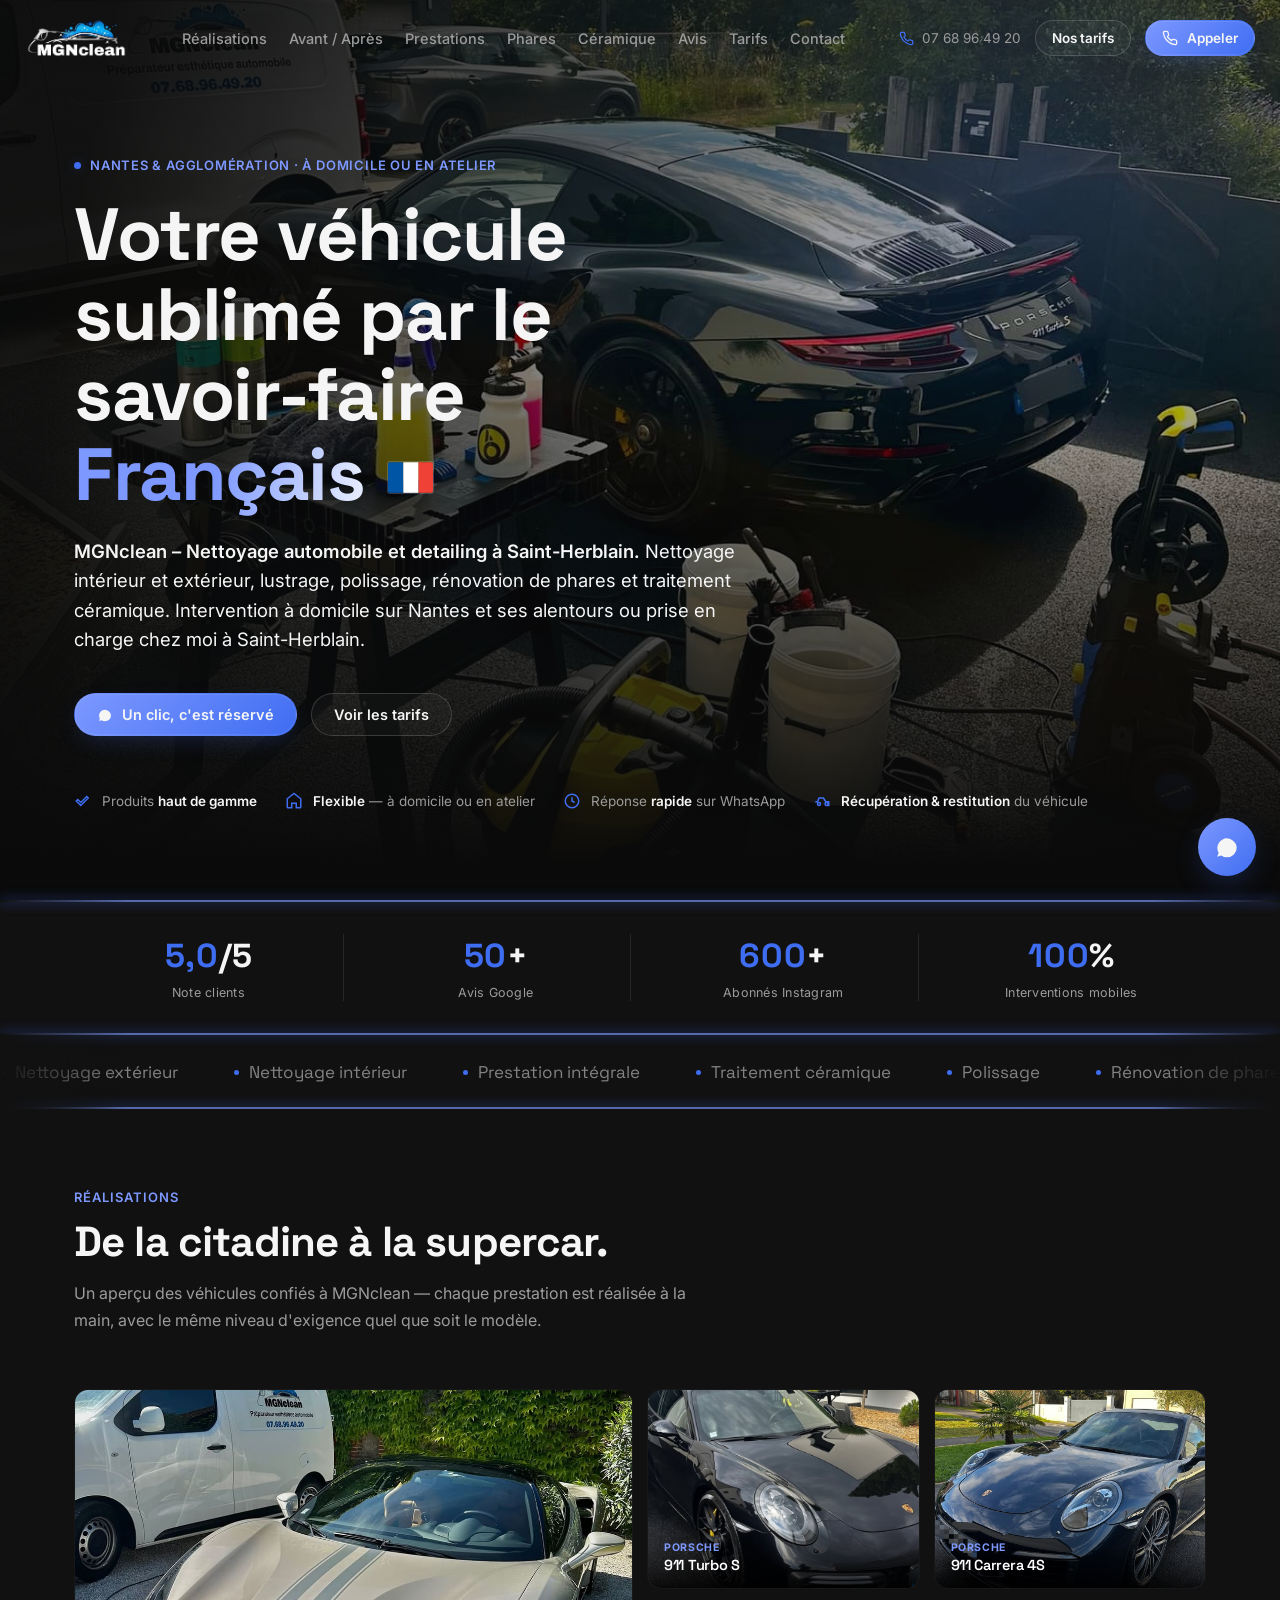
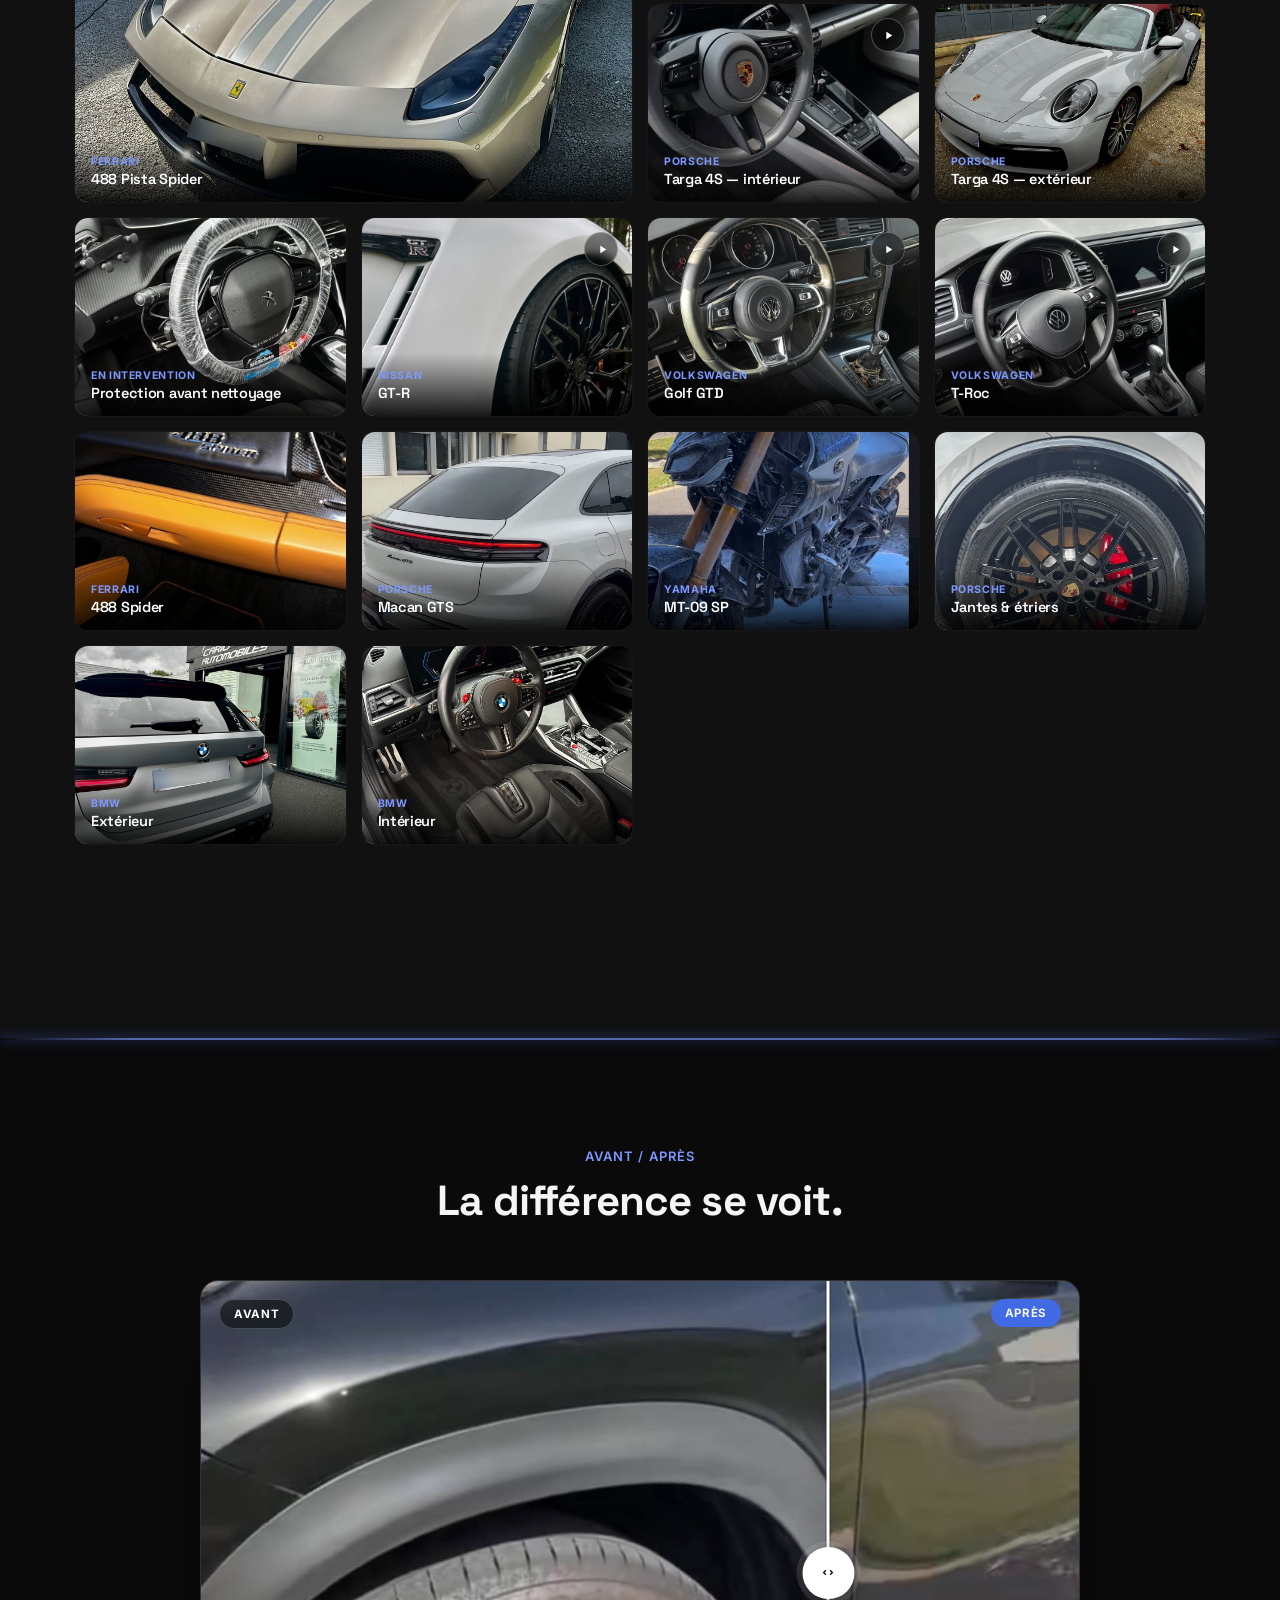
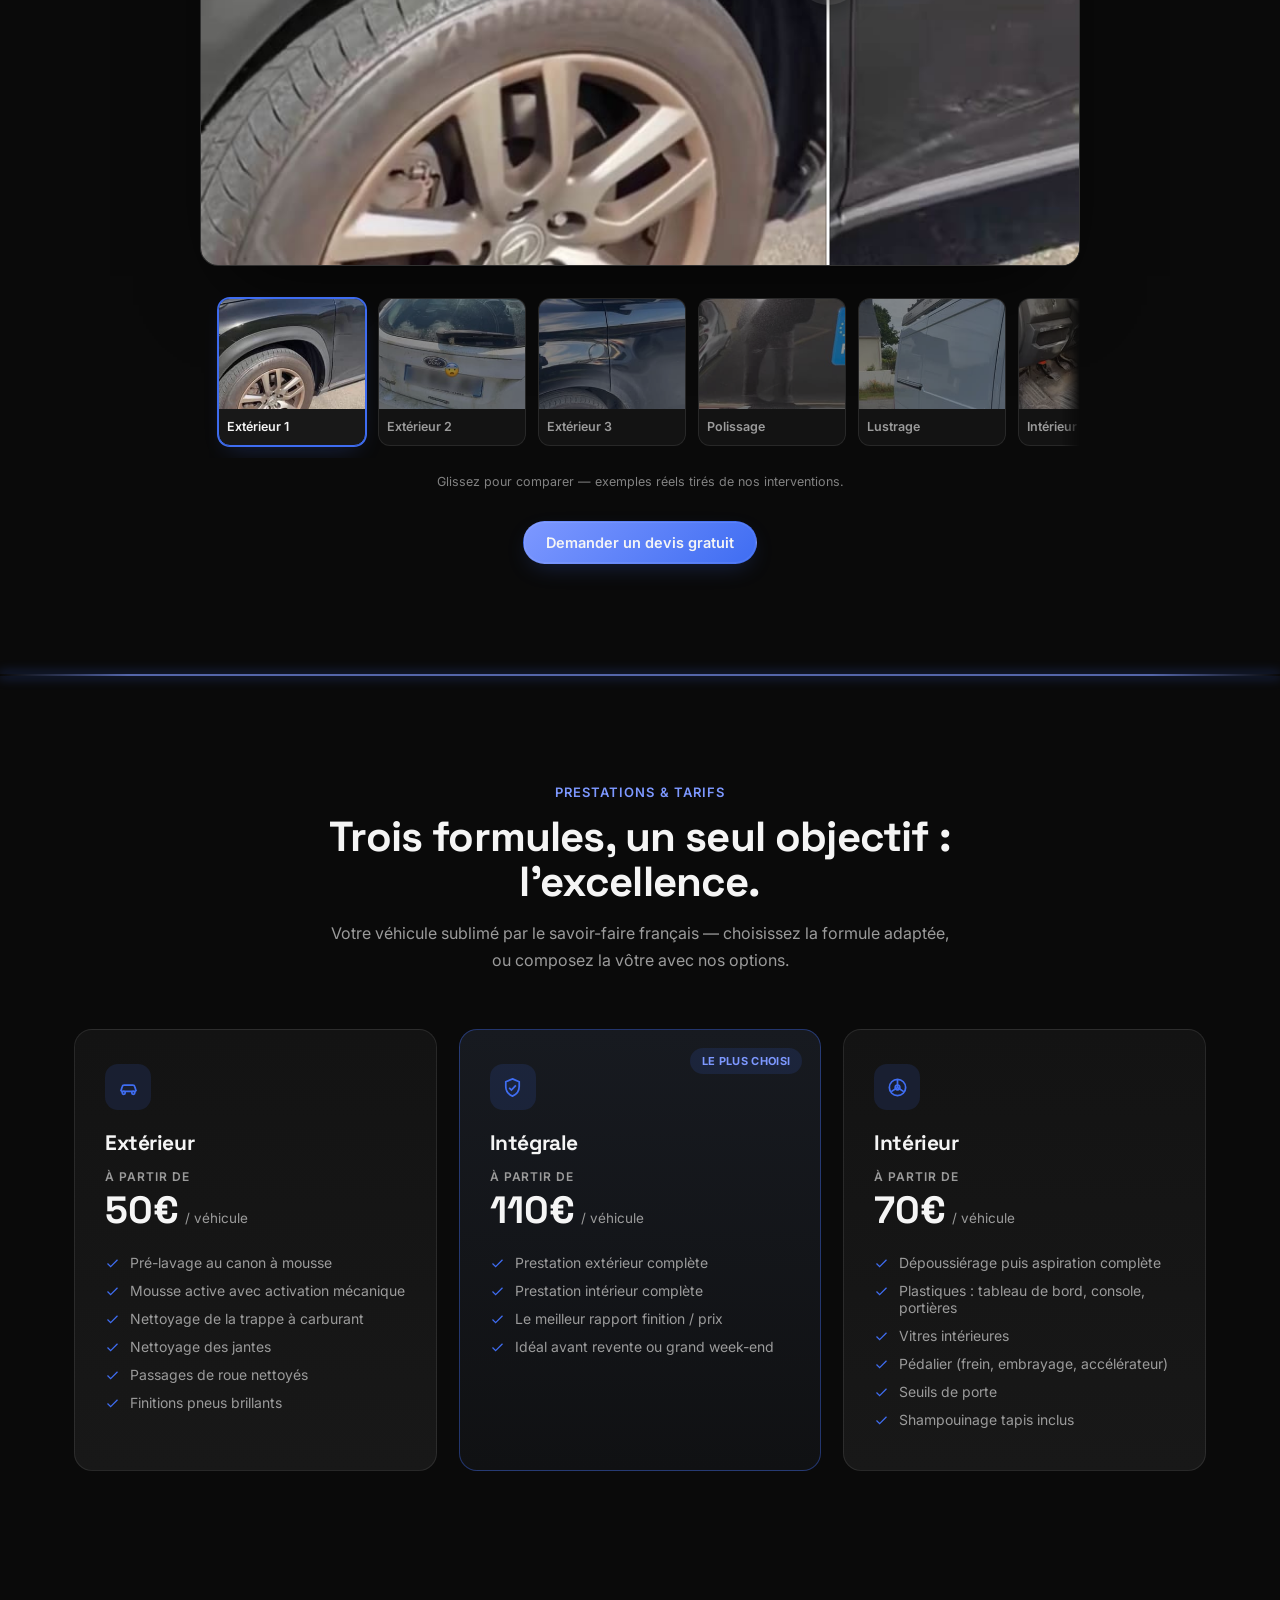
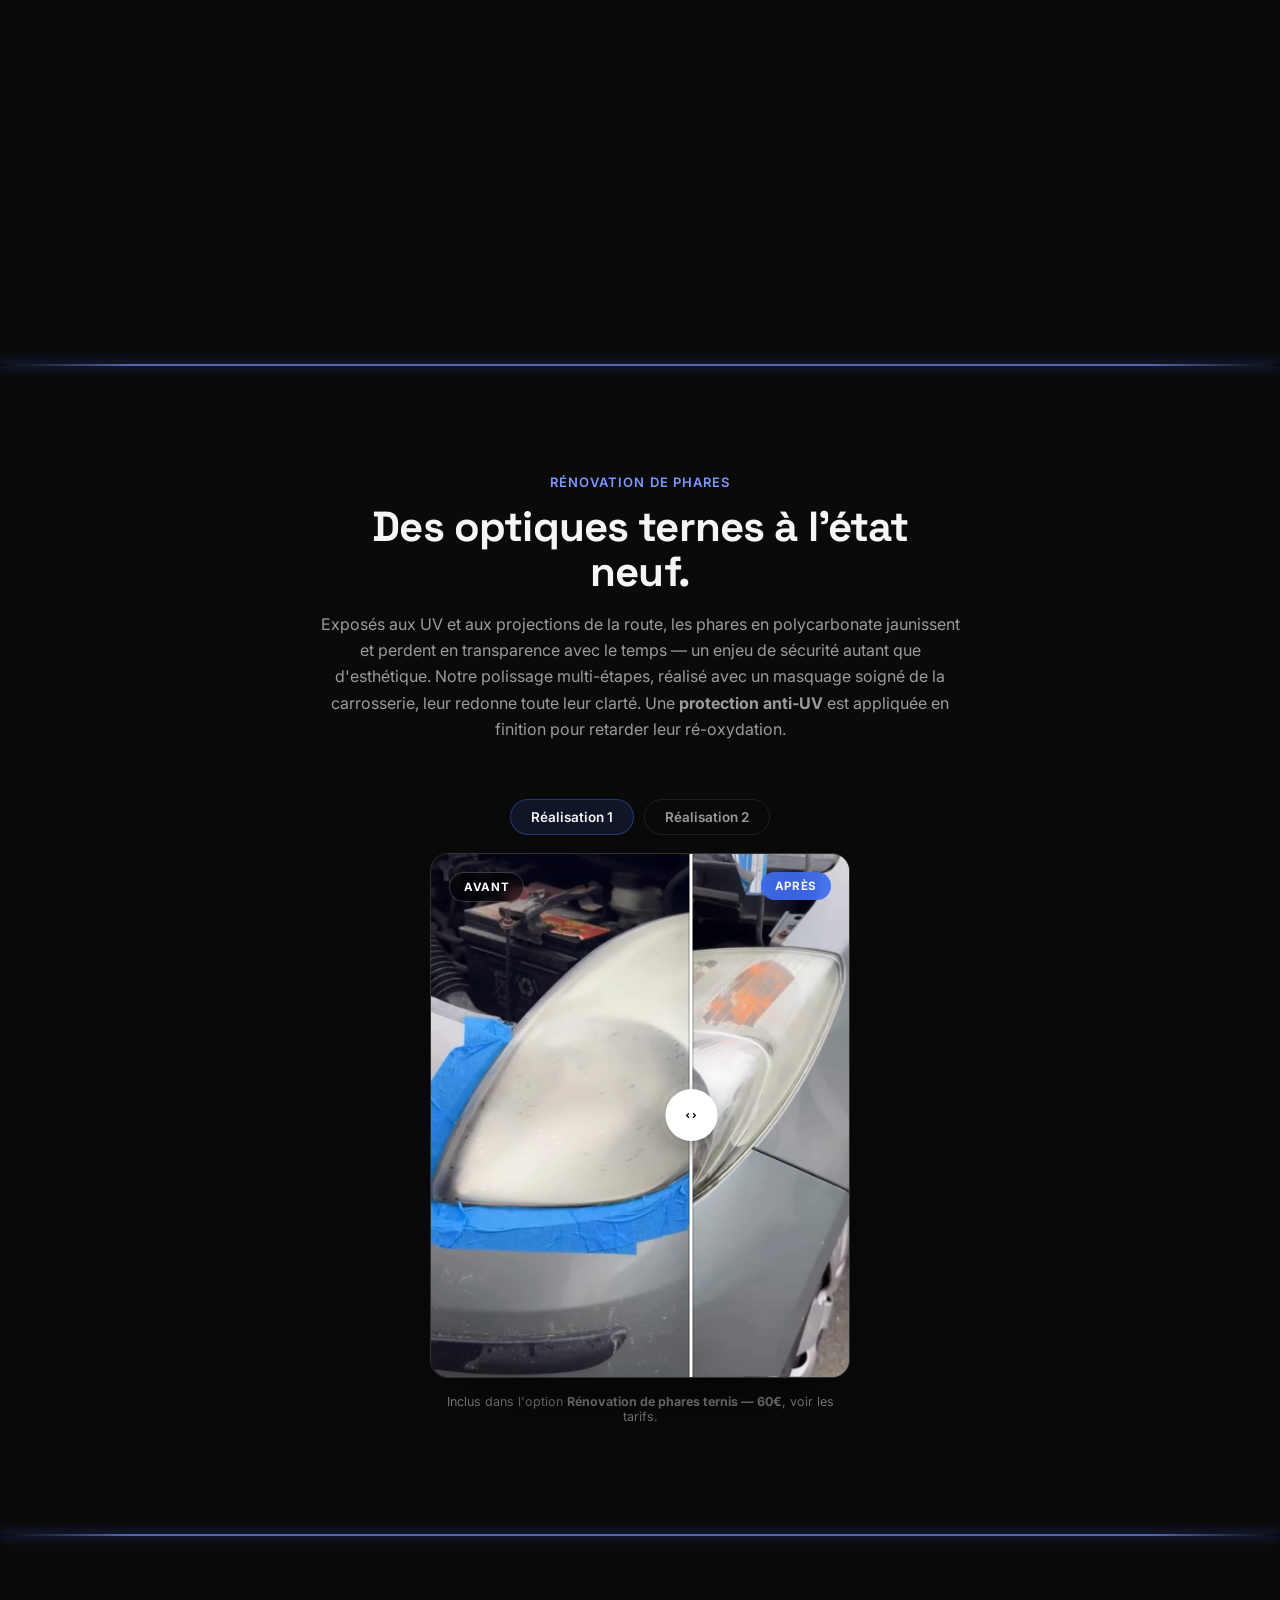
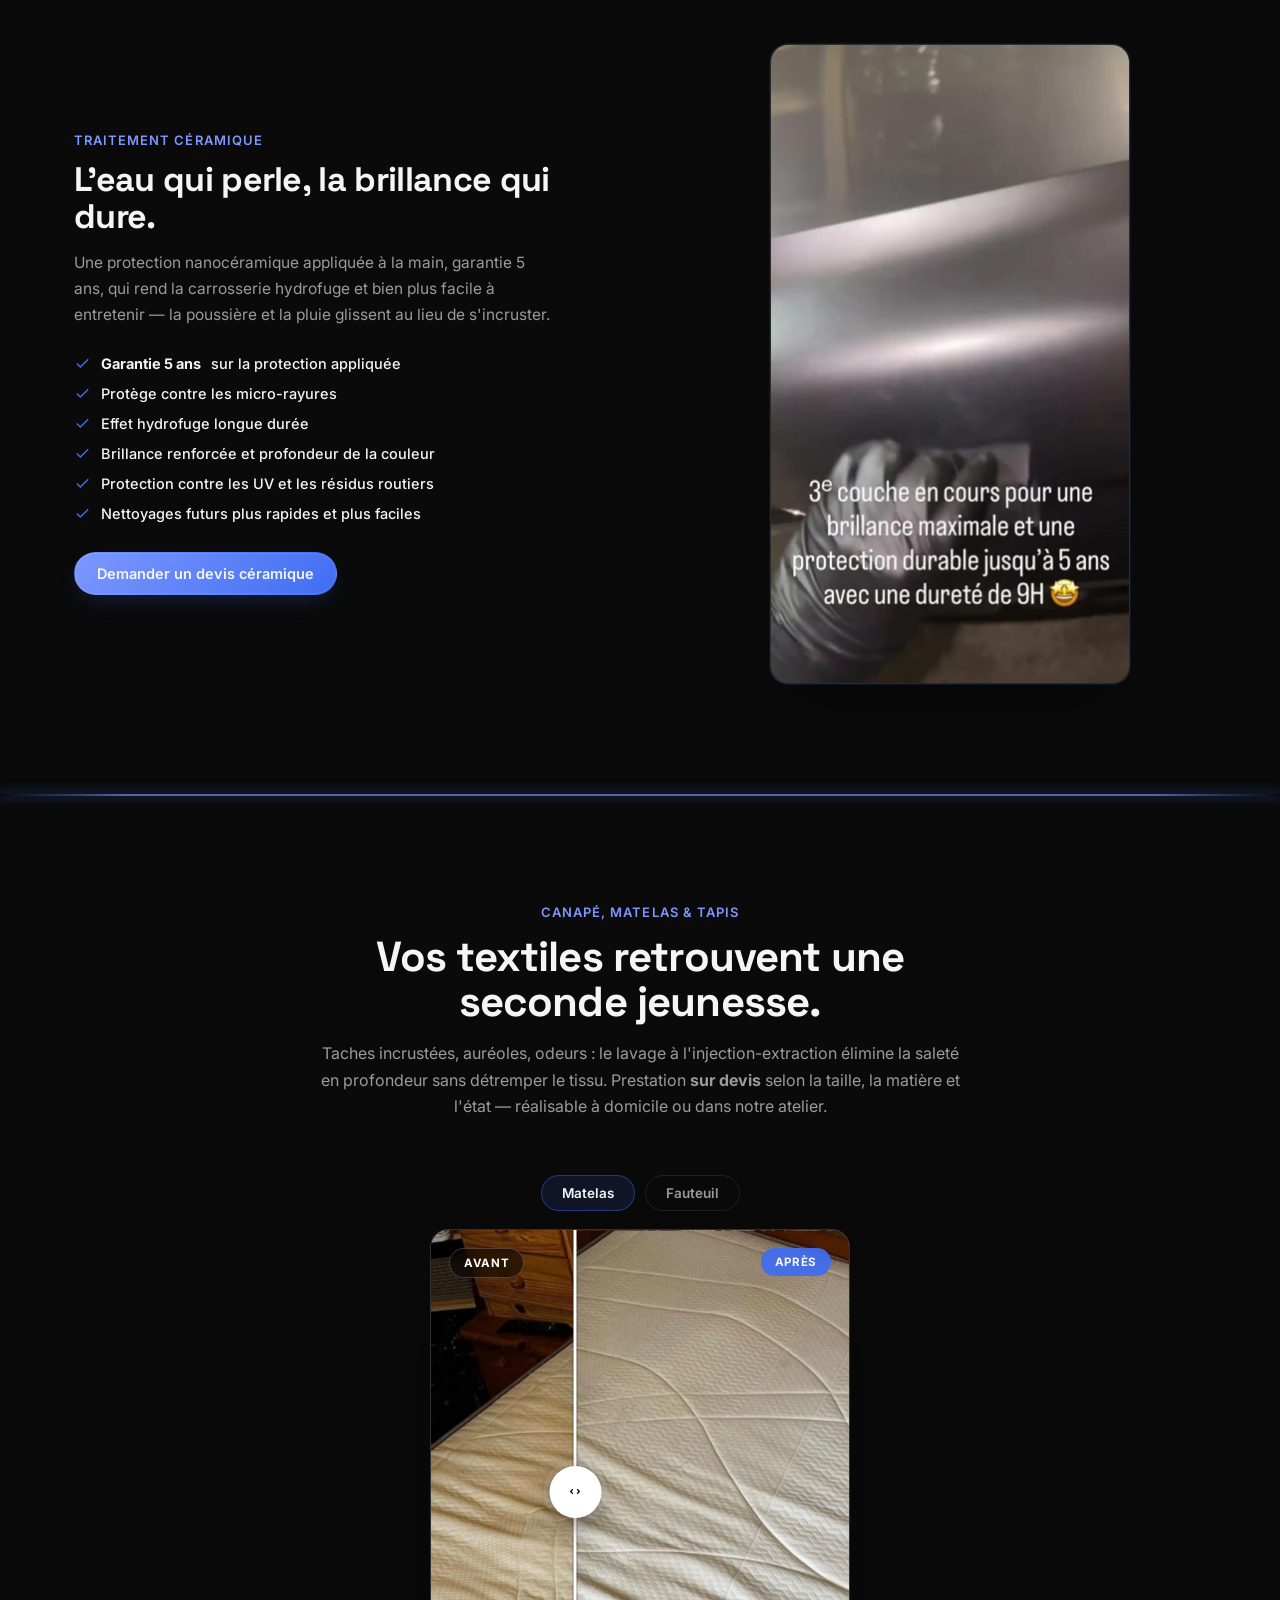
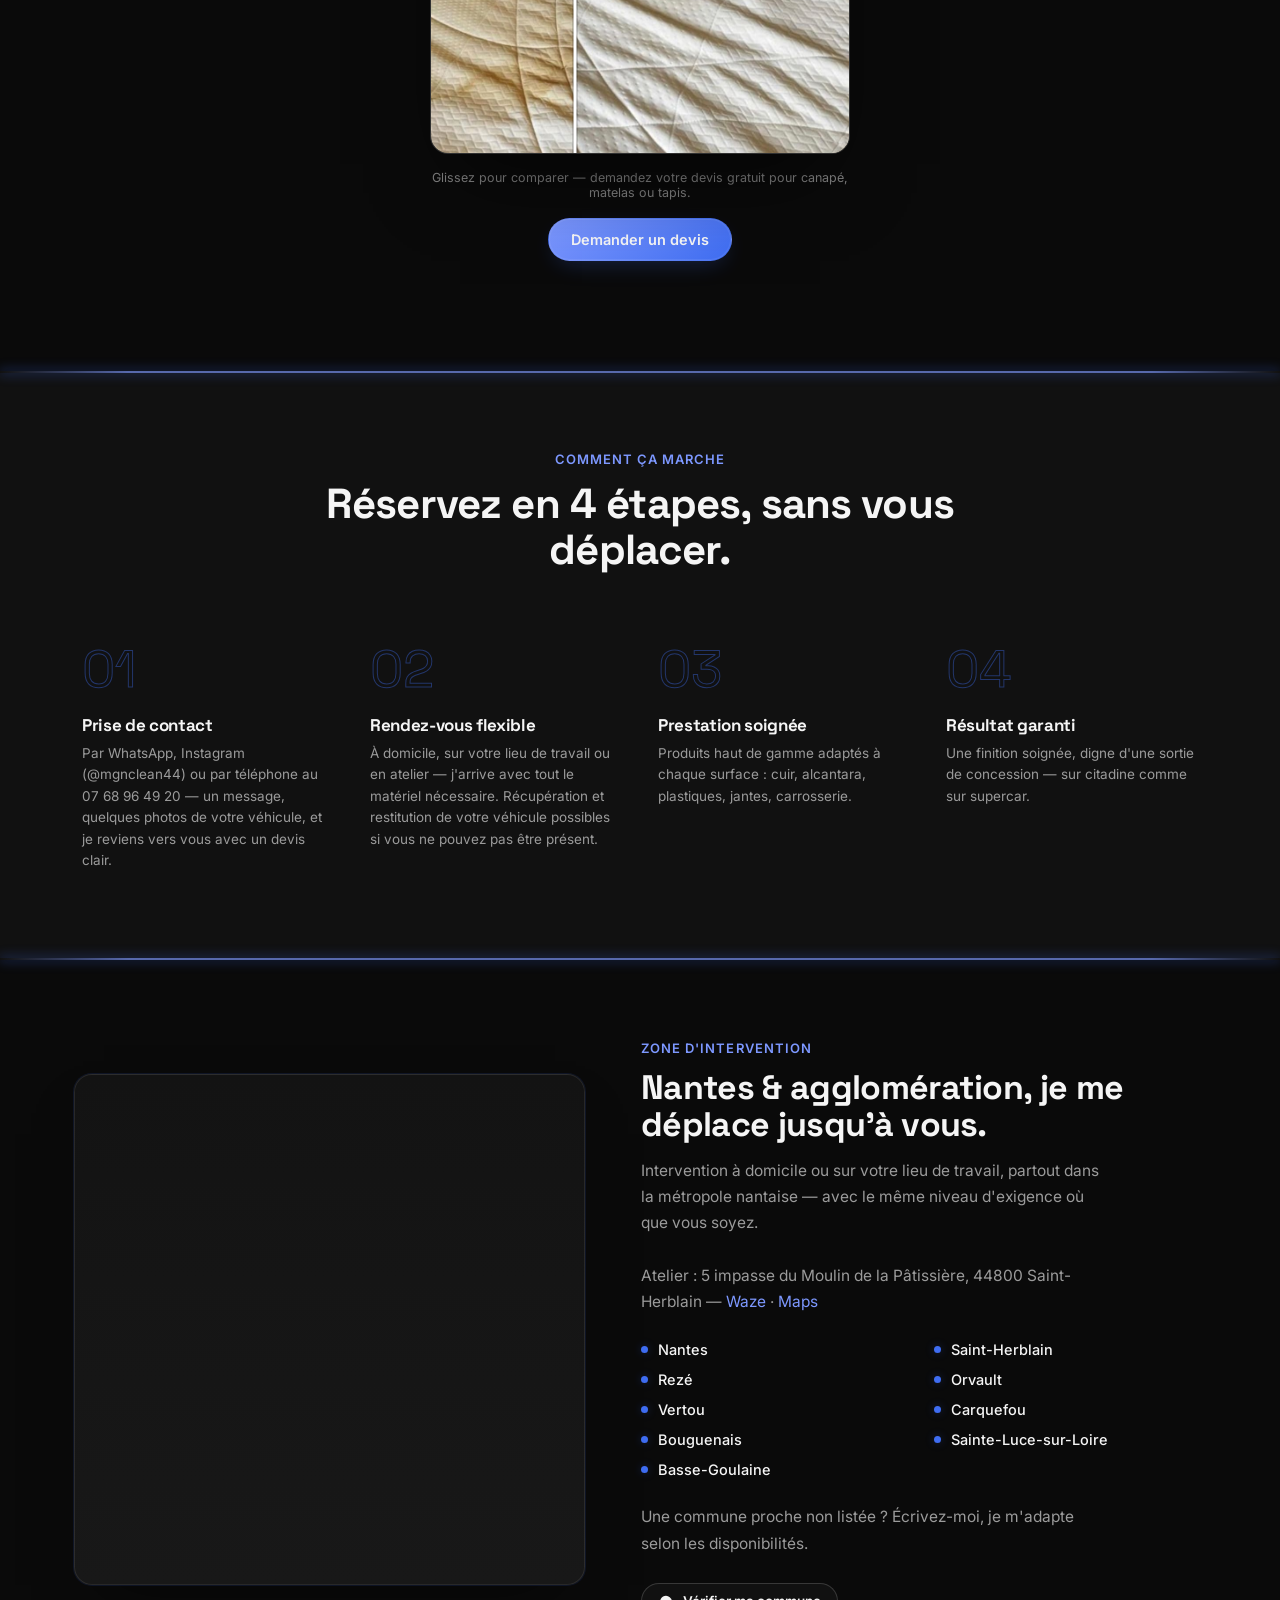
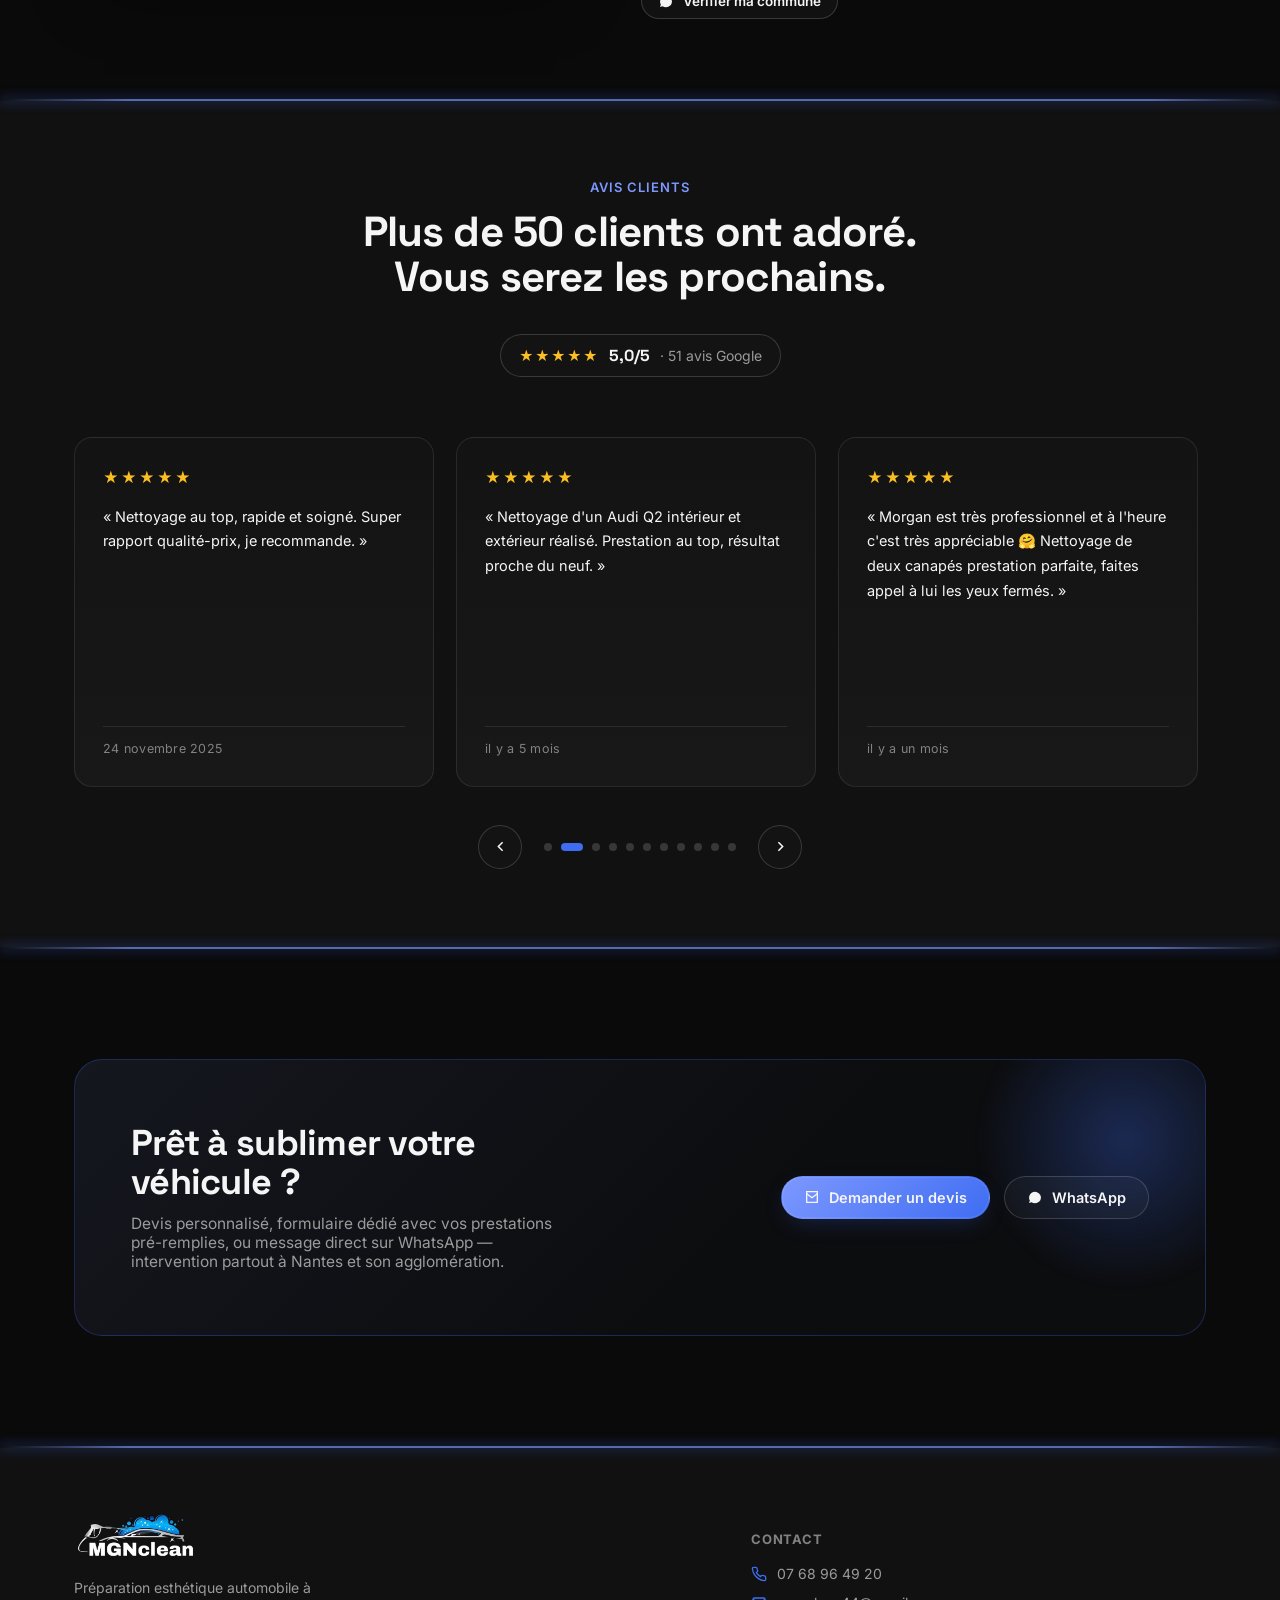
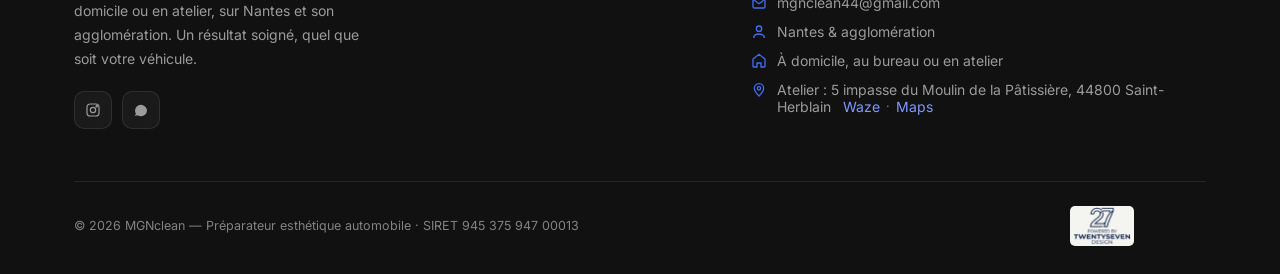
==== commit 303a2a4e: "Décolle le bandeau défilant de la section Réalisations Co-Authored-By: Claude Sonnet 5.5 <noreply@an" ====
--- a/index.html
+++ b/index.html
@@ -136,7 +136,7 @@
 </div>
 
 <!-- ===================== REALISATIONS ===================== -->
-<section class="section sec-shade" id="realisations" style="padding-top:0">
+<section class="section sec-shade" id="realisations">
   <div class="wrap">
     <div class="sec-head" data-reveal>
       <span class="sec-eyebrow">Réalisations</span>
--- a/assets/styles.css
+++ b/assets/styles.css
@@ -228,6 +228,8 @@
 #prestations,#tarifs,#realisations,#avant-apres,#avis,#zone,#ceramique{scroll-margin-top:96px}
 .section{padding:110px 0}
 .section-tight{padding:80px 0}
+/* Réalisations follows the fleet marquee (same shade): breathing room below the band */
+#realisations{padding-top:80px}
 
 /* Section separators: a visible glow-line in the site's cyan tint, used
    consistently at every section boundary instead of a flat, barely
@@ -638,6 +640,7 @@
   .logo-mark{height:34px}
   .btn-cyan.btn-sm{padding:9px 14px;font-size:13px}
   .section{padding:76px 0}
+  #realisations{padding-top:56px}
   .tel-pill{display:none}
   .stats-in{grid-template-columns:1fr 1fr;padding:26px 18px}
   .ft-grid{grid-template-columns:1fr;gap:28px;margin-bottom:32px}
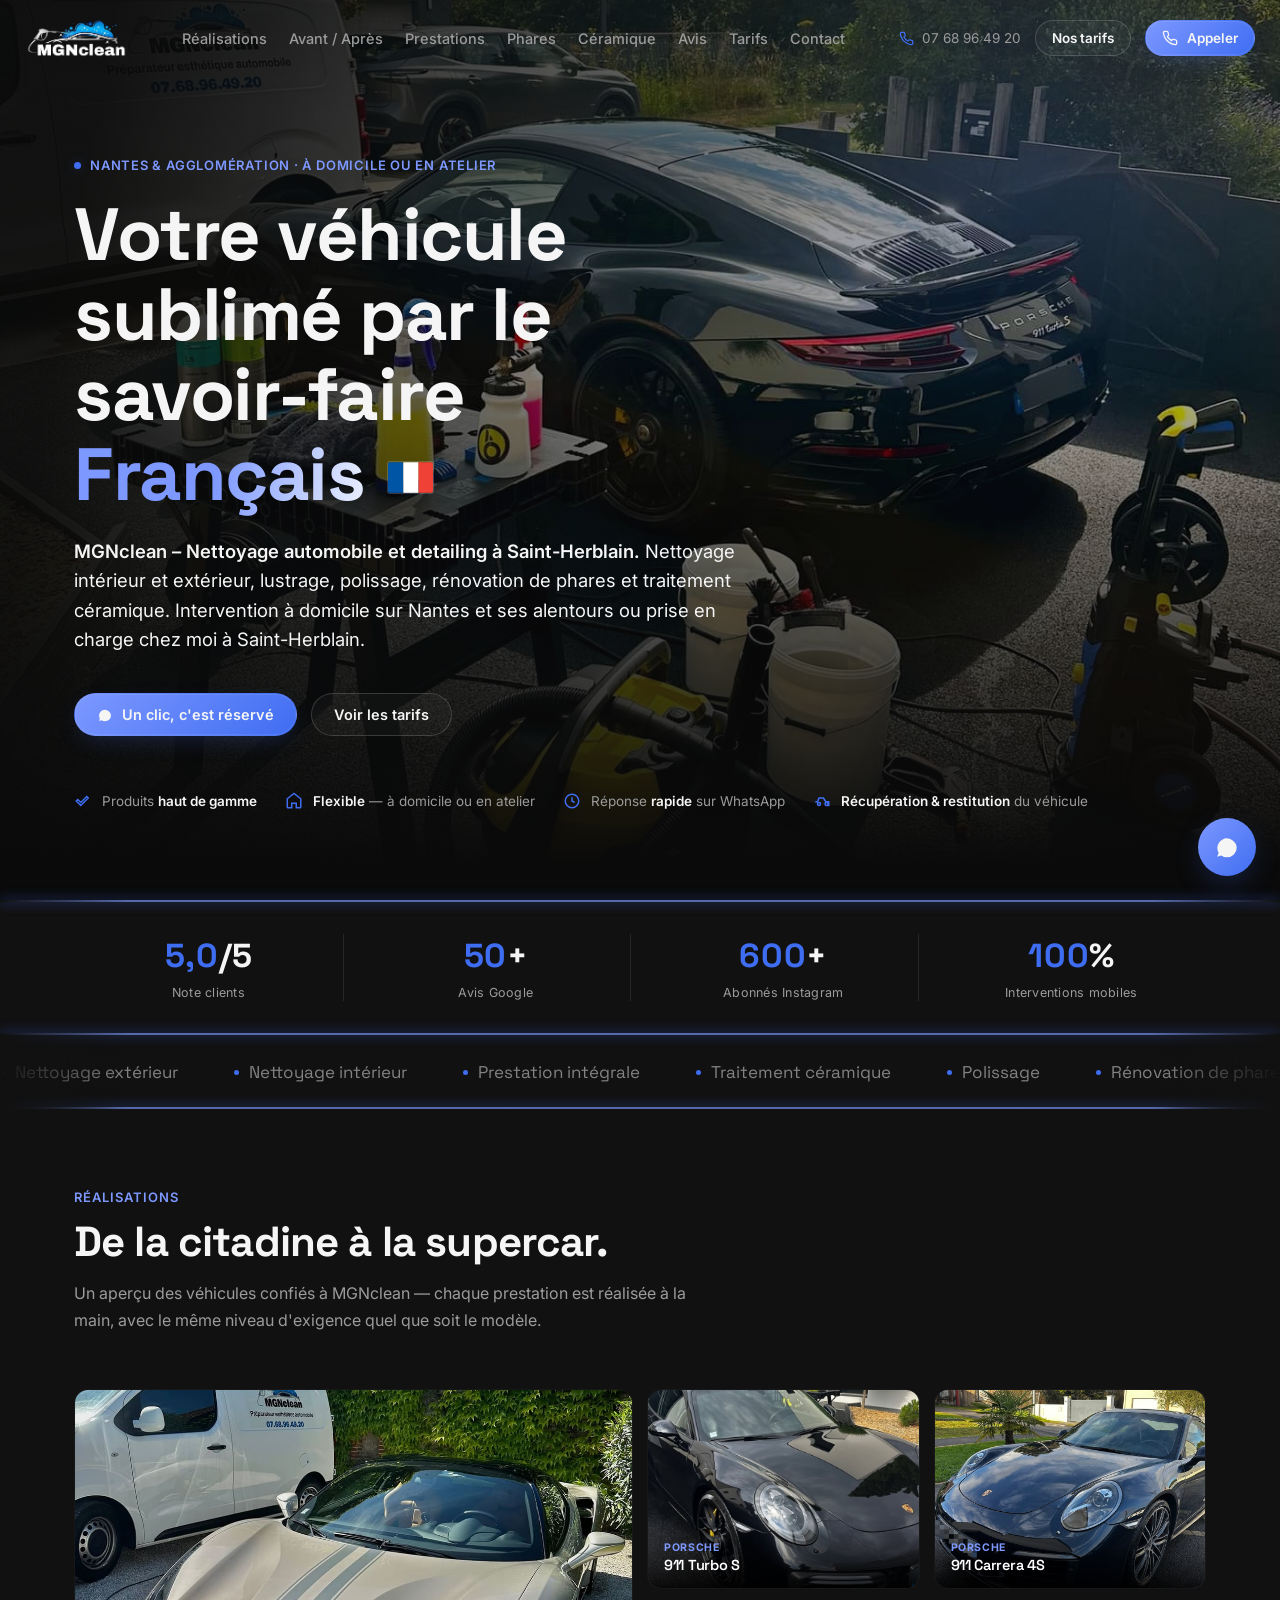
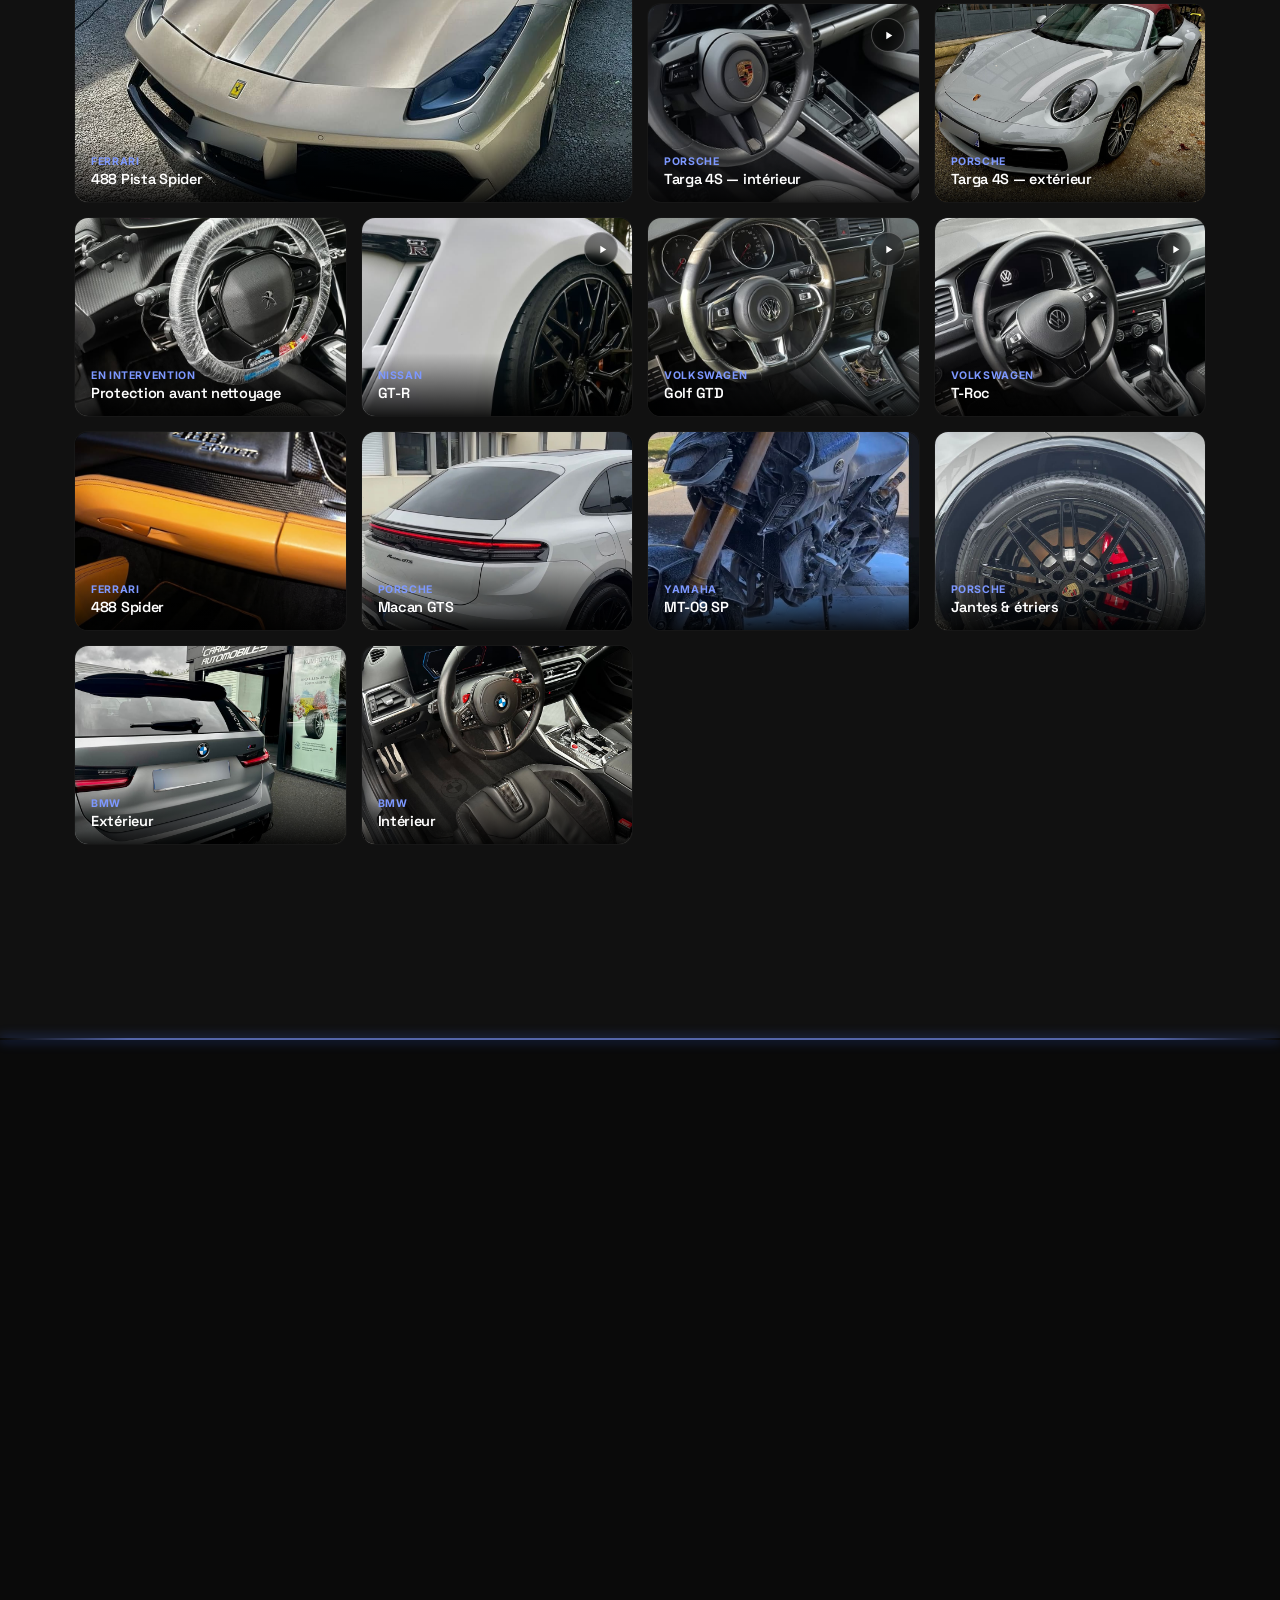
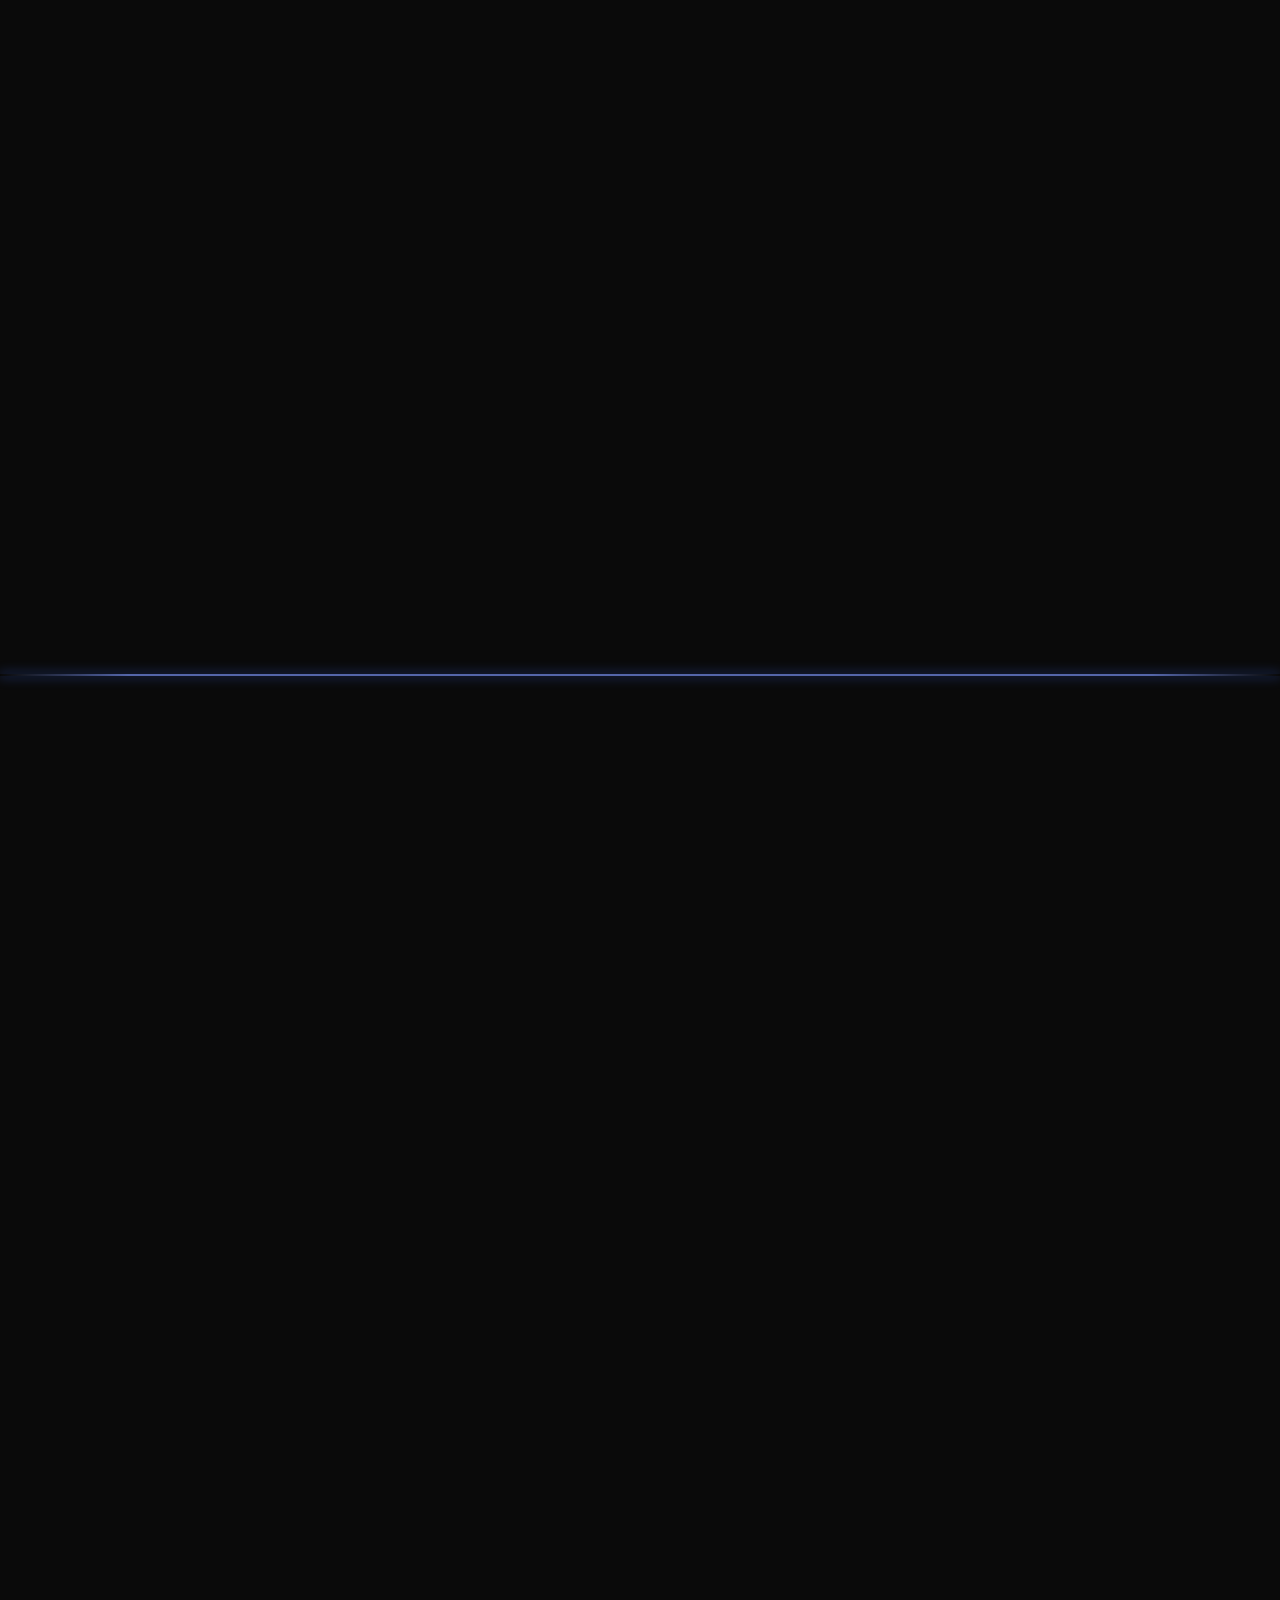
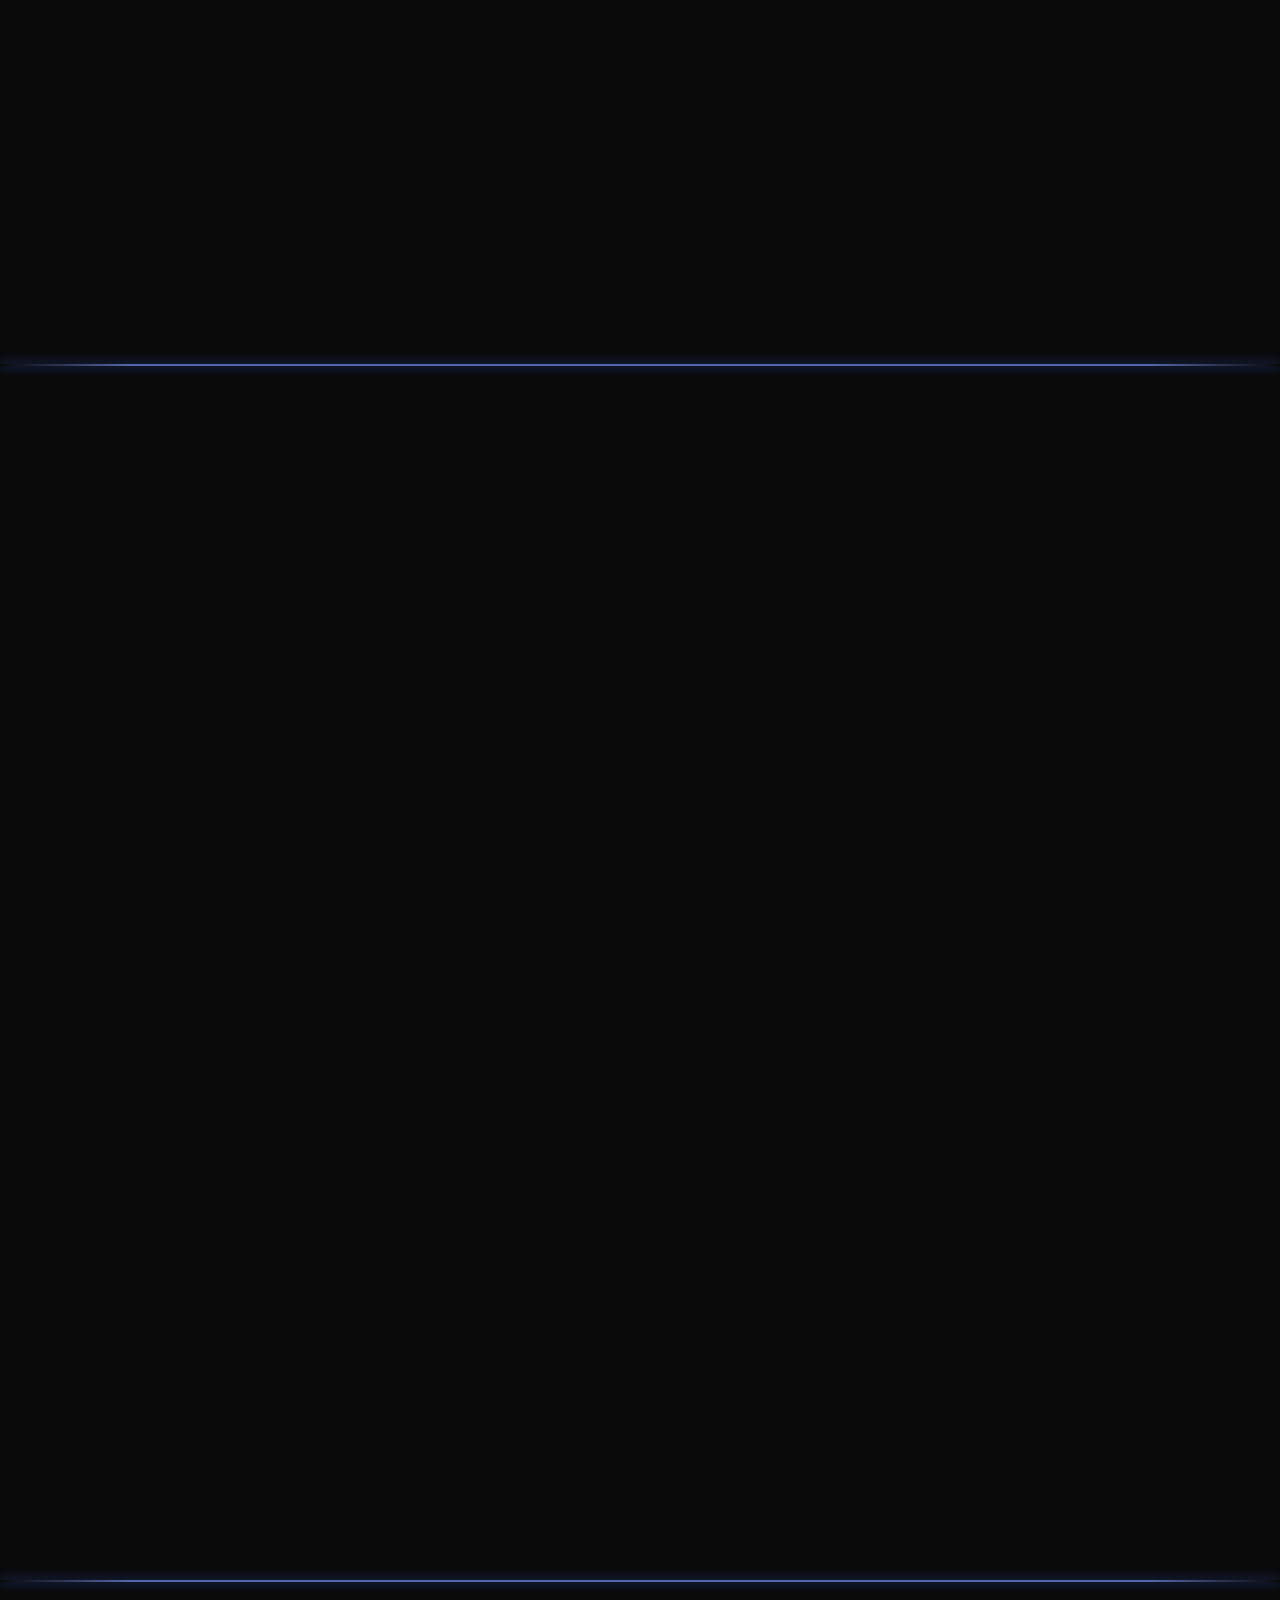
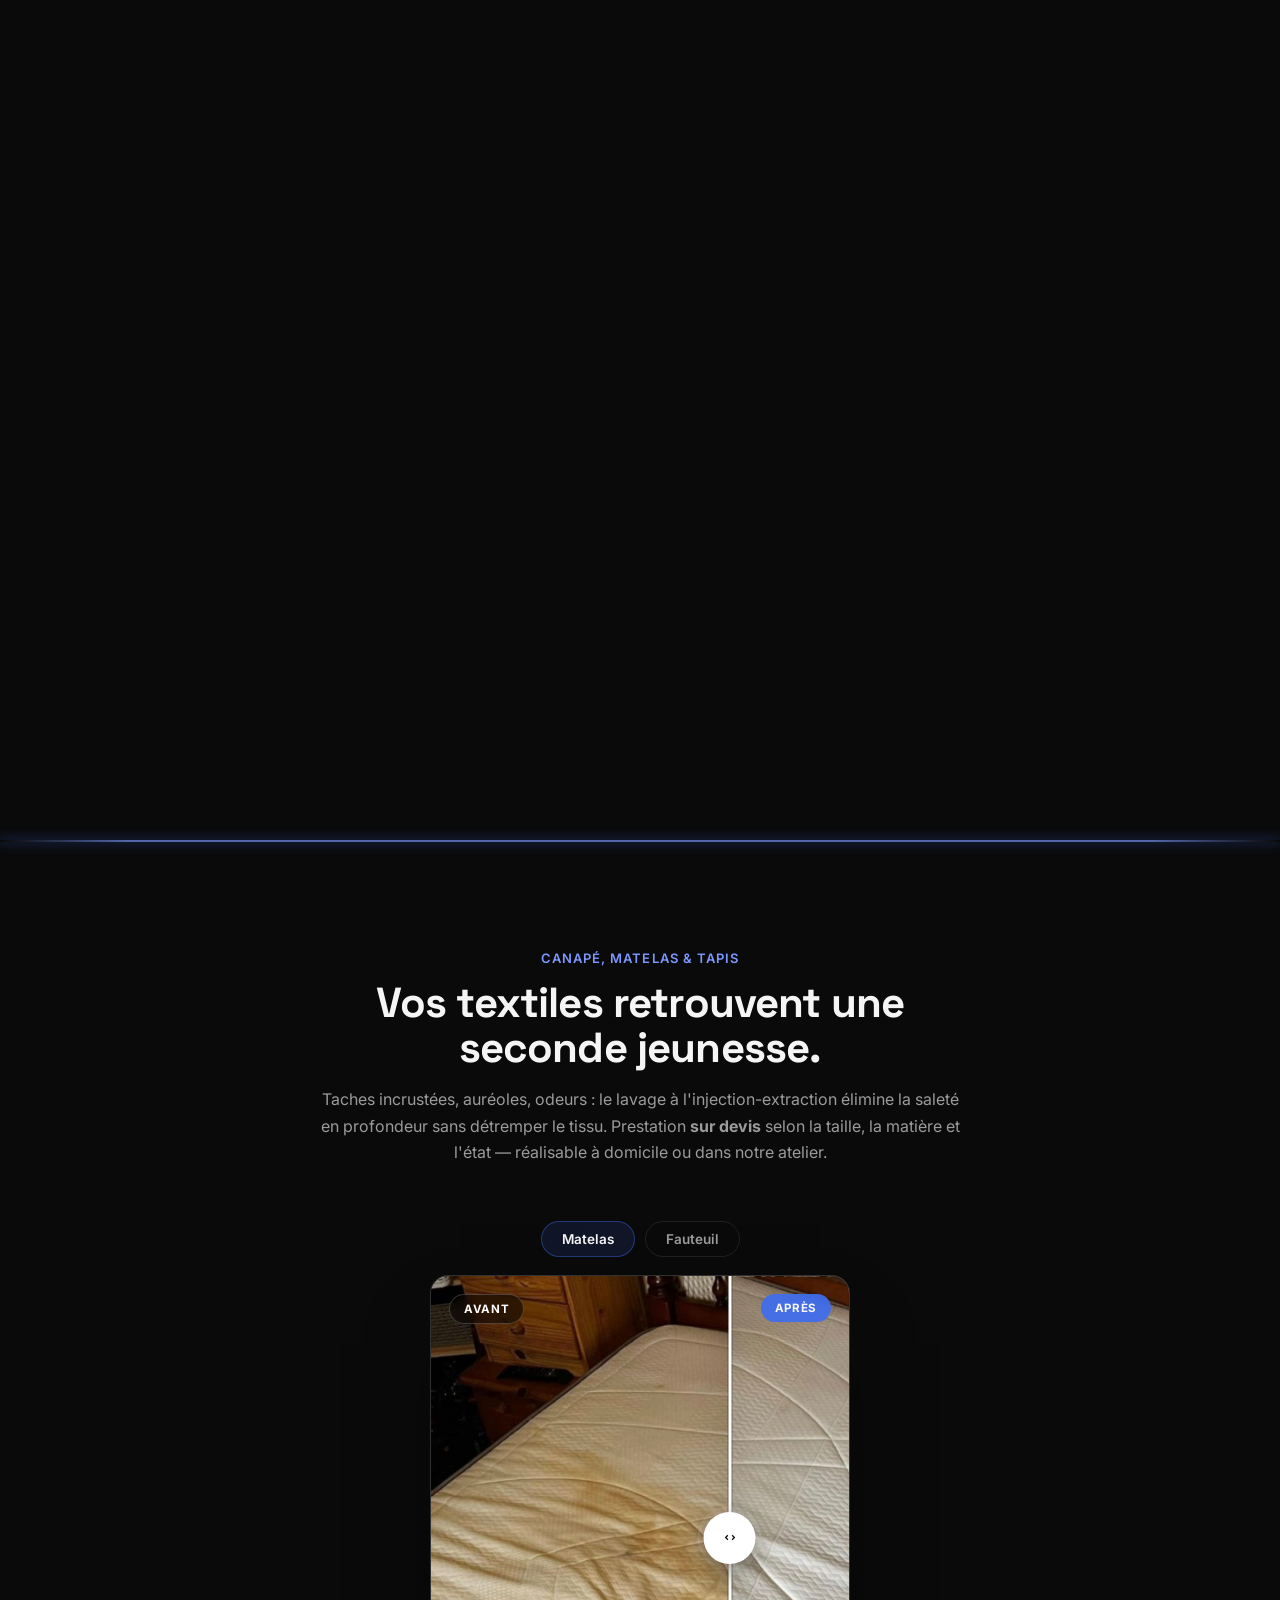
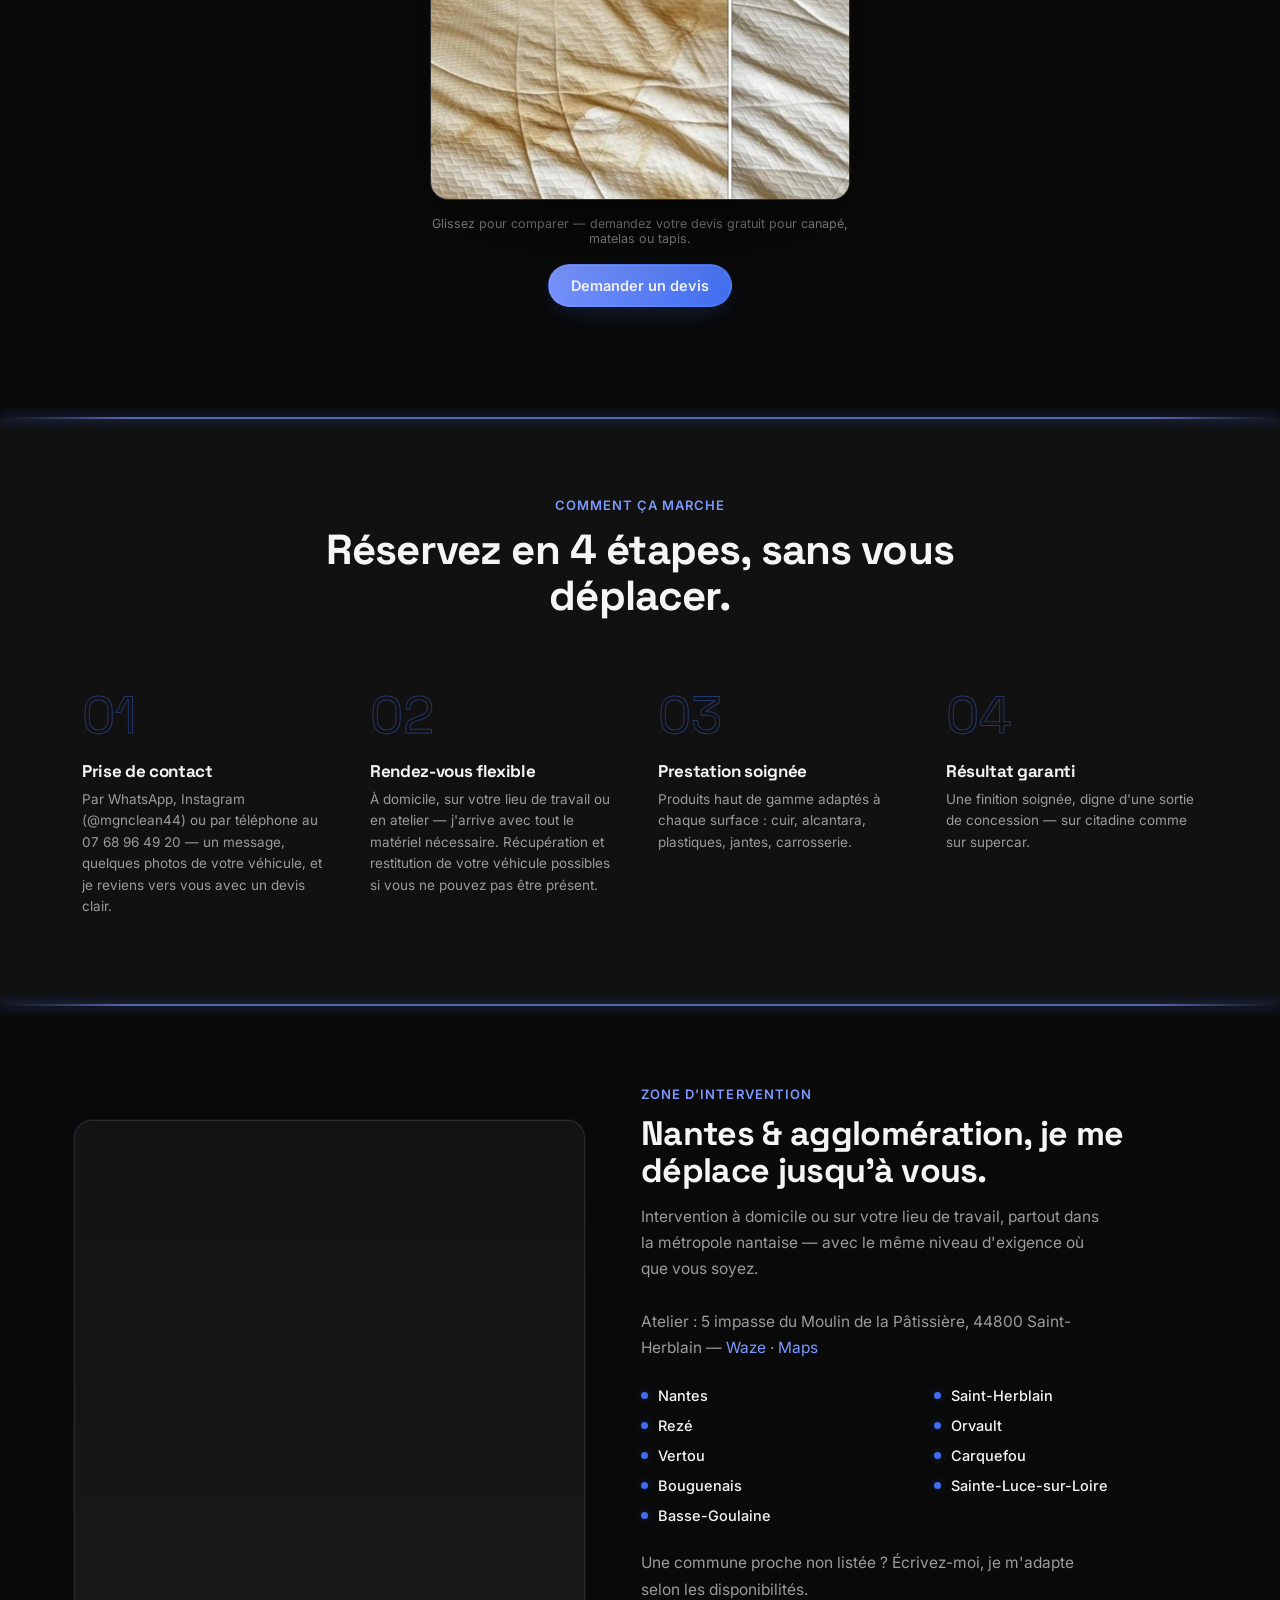
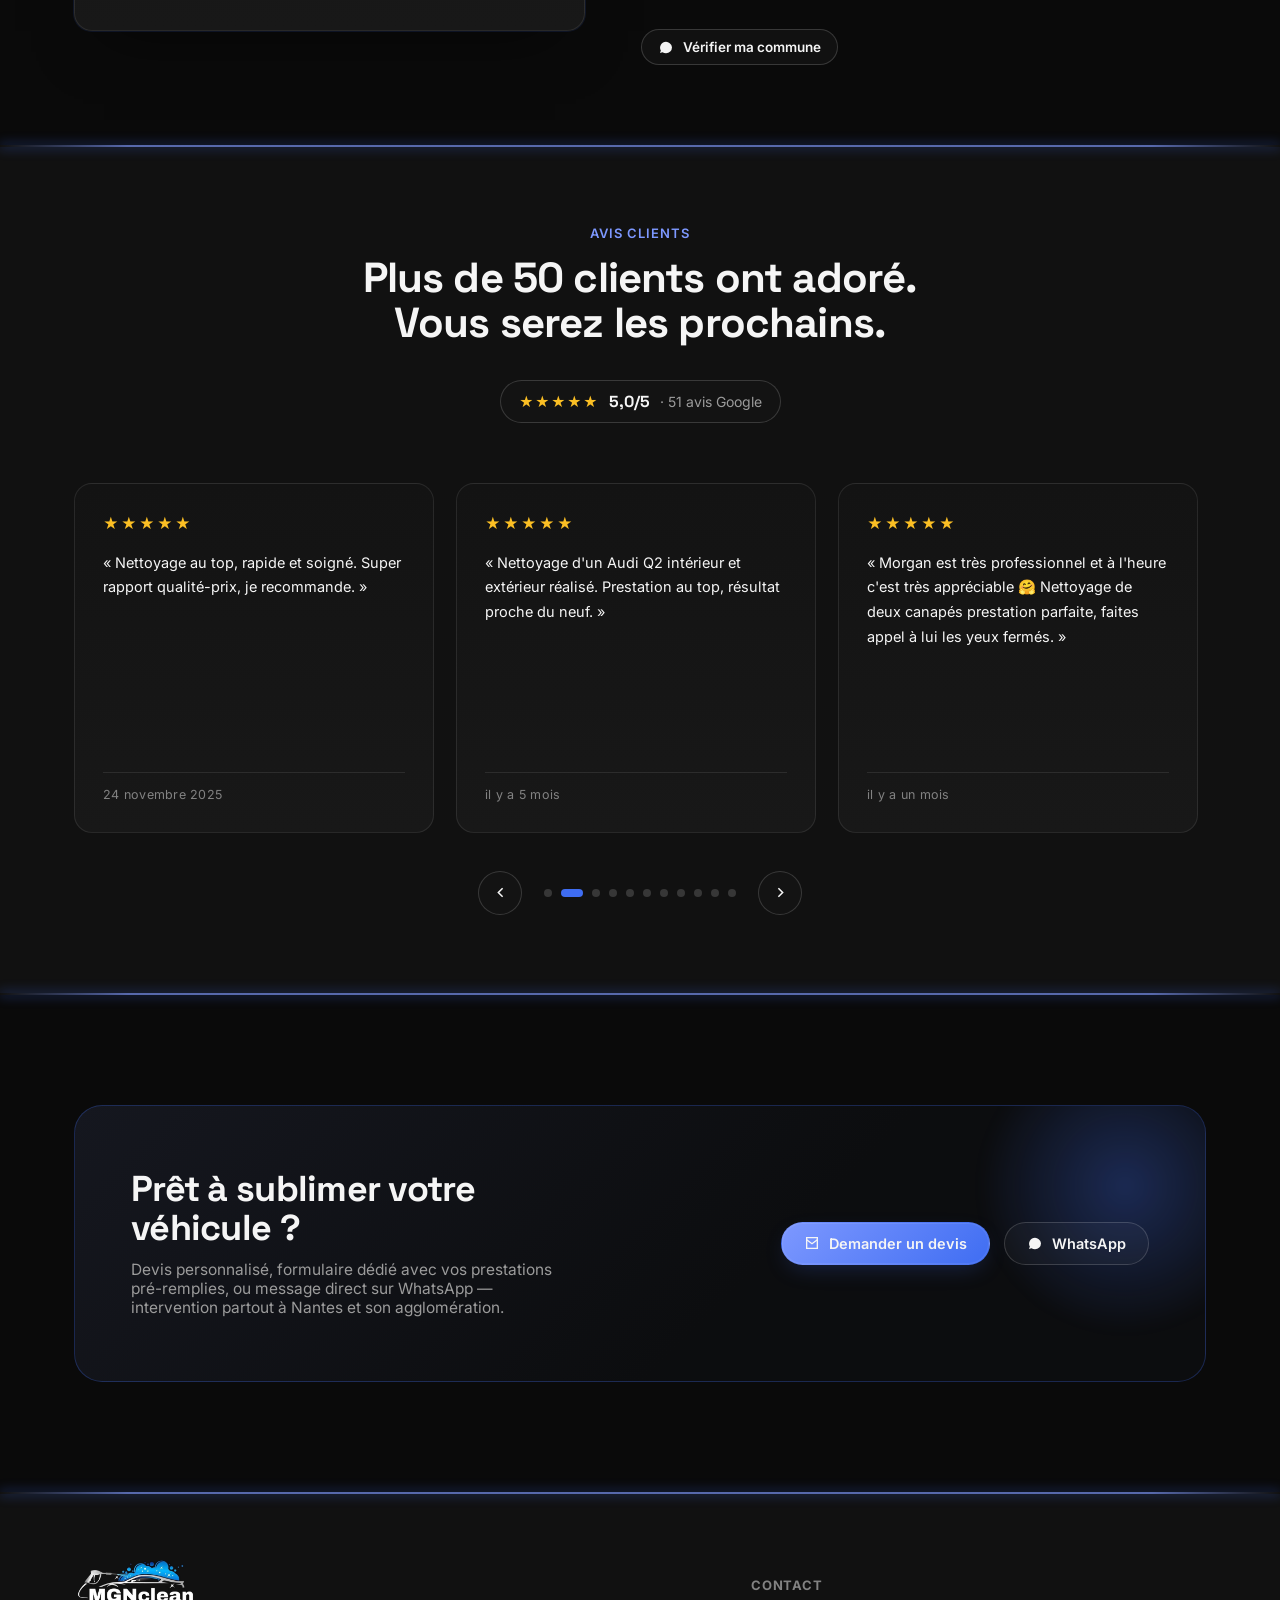
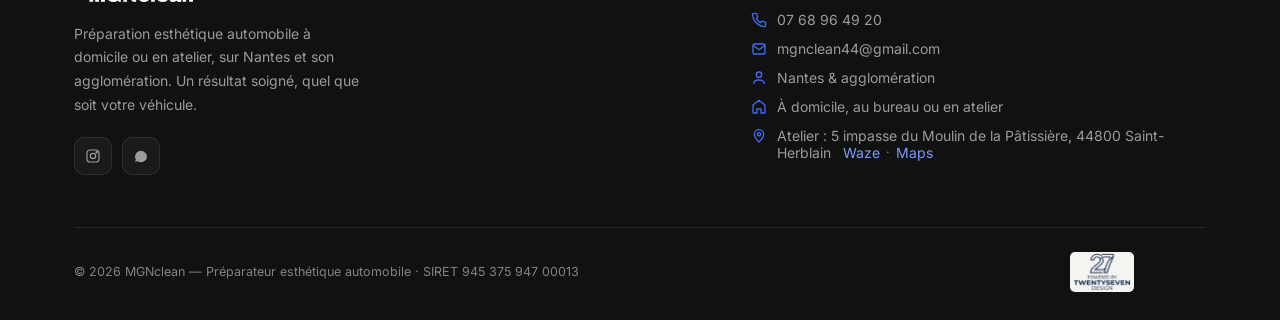
==== commit f4083abe: "Mélange les vignettes Avant/Après, ajoute 2 paires de phares, hydrophobe - Ordre des vignettes mixé " ====
--- a/index.html
+++ b/index.html
@@ -129,8 +129,8 @@
 <div class="fleet sec-edge-b">
   <div class="fleet-marquee">
     <div class="fleet-track">
-      <span>Nettoyage extérieur</span><span>Nettoyage intérieur</span><span>Prestation intégrale</span><span>Traitement céramique</span><span>Polissage</span><span>Rénovation de phares</span><span>Shampouinage sièges &amp; tapis</span><span>Effet hydrofuge</span><span>Nourrissant cuir</span><span>Désodorisation &amp; désinfection</span>
-      <span>Nettoyage extérieur</span><span>Nettoyage intérieur</span><span>Prestation intégrale</span><span>Traitement céramique</span><span>Polissage</span><span>Rénovation de phares</span><span>Shampouinage sièges &amp; tapis</span><span>Effet hydrofuge</span><span>Nourrissant cuir</span><span>Désodorisation &amp; désinfection</span>
+      <span>Nettoyage extérieur</span><span>Nettoyage intérieur</span><span>Prestation intégrale</span><span>Traitement céramique</span><span>Polissage</span><span>Rénovation de phares</span><span>Shampouinage sièges &amp; tapis</span><span>Effet hydrophobe</span><span>Nourrissant cuir</span><span>Désodorisation &amp; désinfection</span>
+      <span>Nettoyage extérieur</span><span>Nettoyage intérieur</span><span>Prestation intégrale</span><span>Traitement céramique</span><span>Polissage</span><span>Rénovation de phares</span><span>Shampouinage sièges &amp; tapis</span><span>Effet hydrophobe</span><span>Nourrissant cuir</span><span>Désodorisation &amp; désinfection</span>
     </div>
   </div>
 </div>
@@ -455,21 +455,21 @@
 
         <div class="ba-tabs ba-thumbs" role="tablist" aria-label="Choisir l'exemple avant / après">
           <button class="ba-tab active" type="button" id="ba-tab-ext1" data-ba-tab="ext1" role="tab" aria-selected="true" aria-controls="ba-panel-ext1"><img src="assets/img/gallery/thumbs/ba-lexus-exterieur-avant.jpg" alt="" width="280" height="210" loading="lazy" decoding="async" /><span>Extérieur 1</span></button>
+          <button class="ba-tab" type="button" id="ba-tab-int1" data-ba-tab="int1" role="tab" aria-selected="false" aria-controls="ba-panel-int1"><img src="assets/img/gallery/thumbs/ba-renault-interieur-avant.jpg" alt="" width="280" height="210" loading="lazy" decoding="async" /><span>Intérieur 1</span></button>
+          <button class="ba-tab" type="button" id="ba-tab-console" data-ba-tab="console" role="tab" aria-selected="false" aria-controls="ba-panel-console"><img src="assets/img/gallery/thumbs/ba-console-avant.jpg" alt="" width="280" height="210" loading="lazy" decoding="async" /><span>Console centrale</span></button>
+          <button class="ba-tab" type="button" id="ba-tab-jantes" data-ba-tab="jantes" role="tab" aria-selected="false" aria-controls="ba-panel-jantes"><img src="assets/img/gallery/thumbs/ba-jante-avant.jpg" alt="" width="280" height="210" loading="lazy" decoding="async" /><span>Jantes</span></button>
+          <button class="ba-tab" type="button" id="ba-tab-ext2" data-ba-tab="ext2" role="tab" aria-selected="false" aria-controls="ba-panel-ext2"><img src="assets/img/gallery/thumbs/ba-lustrage-avant.jpg" alt="" width="280" height="210" loading="lazy" decoding="async" /><span>Polissage</span></button>
+          <button class="ba-tab" type="button" id="ba-tab-sieges" data-ba-tab="sieges" role="tab" aria-selected="false" aria-controls="ba-panel-sieges"><img src="assets/img/gallery/thumbs/ba-bmw-sieges-avant.jpg" alt="" width="280" height="210" loading="lazy" decoding="async" /><span>Sièges</span></button>
           <button class="ba-tab" type="button" id="ba-tab-ext3" data-ba-tab="ext3" role="tab" aria-selected="false" aria-controls="ba-panel-ext3"><img src="assets/img/gallery/thumbs/ba-ford-exterieur-avant.jpg" alt="" width="280" height="210" loading="lazy" decoding="async" /><span>Extérieur 2</span></button>
-          <button class="ba-tab" type="button" id="ba-tab-ext4" data-ba-tab="ext4" role="tab" aria-selected="false" aria-controls="ba-panel-ext4"><img src="assets/img/gallery/thumbs/ba-ford-suv-avant.jpg" alt="" width="280" height="210" loading="lazy" decoding="async" /><span>Extérieur 3</span></button>
-          <button class="ba-tab" type="button" id="ba-tab-ext2" data-ba-tab="ext2" role="tab" aria-selected="false" aria-controls="ba-panel-ext2"><img src="assets/img/gallery/thumbs/ba-lustrage-avant.jpg" alt="" width="280" height="210" loading="lazy" decoding="async" /><span>Polissage</span></button>
+          <button class="ba-tab" type="button" id="ba-tab-porsche" data-ba-tab="porsche" role="tab" aria-selected="false" aria-controls="ba-panel-porsche"><img src="assets/img/gallery/thumbs/ba-porsche-avant.jpg" alt="" width="280" height="210" loading="lazy" decoding="async" /><span>Porsche — habitacle</span></button>
           <button class="ba-tab" type="button" id="ba-tab-lustrage2" data-ba-tab="lustrage2" role="tab" aria-selected="false" aria-controls="ba-panel-lustrage2"><img src="assets/img/gallery/thumbs/ba-lustrage2-avant.jpg" alt="" width="280" height="210" loading="lazy" decoding="async" /><span>Lustrage</span></button>
-          <button class="ba-tab" type="button" id="ba-tab-int1" data-ba-tab="int1" role="tab" aria-selected="false" aria-controls="ba-panel-int1"><img src="assets/img/gallery/thumbs/ba-renault-interieur-avant.jpg" alt="" width="280" height="210" loading="lazy" decoding="async" /><span>Intérieur 1</span></button>
-          <button class="ba-tab" type="button" id="ba-tab-int2" data-ba-tab="int2" role="tab" aria-selected="false" aria-controls="ba-panel-int2"><img src="assets/img/gallery/thumbs/ba-ford-transit-avant.jpg" alt="" width="280" height="210" loading="lazy" decoding="async" /><span>Intérieur 2</span></button>
-          <button class="ba-tab" type="button" id="ba-tab-sieges" data-ba-tab="sieges" role="tab" aria-selected="false" aria-controls="ba-panel-sieges"><img src="assets/img/gallery/thumbs/ba-bmw-sieges-avant.jpg" alt="" width="280" height="210" loading="lazy" decoding="async" /><span>Sièges</span></button>
           <button class="ba-tab" type="button" id="ba-tab-tapis" data-ba-tab="tapis" role="tab" aria-selected="false" aria-controls="ba-panel-tapis"><img src="assets/img/gallery/thumbs/ba-bmw-plancher-avant.jpg" alt="" width="280" height="210" loading="lazy" decoding="async" /><span>Tapis</span></button>
           <button class="ba-tab" type="button" id="ba-tab-volant" data-ba-tab="volant" role="tab" aria-selected="false" aria-controls="ba-panel-volant"><img src="assets/img/gallery/thumbs/ba-volant-avant.jpg" alt="" width="280" height="210" loading="lazy" decoding="async" /><span>Volant</span></button>
-          <button class="ba-tab" type="button" id="ba-tab-jantes" data-ba-tab="jantes" role="tab" aria-selected="false" aria-controls="ba-panel-jantes"><img src="assets/img/gallery/thumbs/ba-jante-avant.jpg" alt="" width="280" height="210" loading="lazy" decoding="async" /><span>Jantes</span></button>
+          <button class="ba-tab" type="button" id="ba-tab-int2" data-ba-tab="int2" role="tab" aria-selected="false" aria-controls="ba-panel-int2"><img src="assets/img/gallery/thumbs/ba-ford-transit-avant.jpg" alt="" width="280" height="210" loading="lazy" decoding="async" /><span>Intérieur 2</span></button>
+          <button class="ba-tab" type="button" id="ba-tab-ext4" data-ba-tab="ext4" role="tab" aria-selected="false" aria-controls="ba-panel-ext4"><img src="assets/img/gallery/thumbs/ba-ford-suv-avant.jpg" alt="" width="280" height="210" loading="lazy" decoding="async" /><span>Extérieur 3</span></button>
+          <button class="ba-tab" type="button" id="ba-tab-volvo" data-ba-tab="volvo" role="tab" aria-selected="false" aria-controls="ba-panel-volvo"><img src="assets/img/gallery/thumbs/ba-volvo-avant.jpg" alt="" width="280" height="210" loading="lazy" decoding="async" /><span>Volvo — habitacle</span></button>
           <button class="ba-tab" type="button" id="ba-tab-jantes2" data-ba-tab="jantes2" role="tab" aria-selected="false" aria-controls="ba-panel-jantes2"><img src="assets/img/gallery/thumbs/ba-jante2-avant.jpg" alt="" width="280" height="210" loading="lazy" decoding="async" /><span>Jantes 2</span></button>
-          <button class="ba-tab" type="button" id="ba-tab-console" data-ba-tab="console" role="tab" aria-selected="false" aria-controls="ba-panel-console"><img src="assets/img/gallery/thumbs/ba-console-avant.jpg" alt="" width="280" height="210" loading="lazy" decoding="async" /><span>Console centrale</span></button>
-          <button class="ba-tab" type="button" id="ba-tab-porsche" data-ba-tab="porsche" role="tab" aria-selected="false" aria-controls="ba-panel-porsche"><img src="assets/img/gallery/thumbs/ba-porsche-avant.jpg" alt="" width="280" height="210" loading="lazy" decoding="async" /><span>Porsche — habitacle</span></button>
           <button class="ba-tab" type="button" id="ba-tab-tapis2" data-ba-tab="tapis2" role="tab" aria-selected="false" aria-controls="ba-panel-tapis2"><img src="assets/img/gallery/thumbs/ba-tapis2-avant.jpg" alt="" width="280" height="210" loading="lazy" decoding="async" /><span>Tapis 2</span></button>
-          <button class="ba-tab" type="button" id="ba-tab-volvo" data-ba-tab="volvo" role="tab" aria-selected="false" aria-controls="ba-panel-volvo"><img src="assets/img/gallery/thumbs/ba-volvo-avant.jpg" alt="" width="280" height="210" loading="lazy" decoding="async" /><span>Volvo — habitacle</span></button>
         </div>
 
         <p class="ba-note">Glissez pour comparer — exemples réels tirés de nos interventions.</p>
@@ -538,7 +538,7 @@
     <h3 class="opts-title" data-reveal>Options &amp; suppléments</h3>
     <div class="opts" data-reveal>
       <div class="opt"><b>10€</b><span>Shampouinage sièges</span></div>
-      <div class="opt"><b>20€</b><span>Effet hydrofuge pare-brise</span></div>
+      <div class="opt"><b>20€</b><span>Effet hydrophobe pare-brise</span></div>
       <div class="opt"><b>10€</b><span>Nourrissant cuir</span></div>
       <div class="opt"><b>10€</b><span>Désodorisation / désinfection</span></div>
       <div class="opt"><b>20€</b><span>Cire express</span></div>
@@ -563,6 +563,8 @@
       <div class="ba-tabs" role="tablist" aria-label="Choisir la réalisation">
         <button class="ba-tab active" type="button" id="ba-tab-phares1" data-ba-tab="phares1" role="tab" aria-selected="true" aria-controls="ba-panel-phares1">Réalisation 1</button>
         <button class="ba-tab" type="button" id="ba-tab-phares2" data-ba-tab="phares2" role="tab" aria-selected="false" aria-controls="ba-panel-phares2">Réalisation 2</button>
+        <button class="ba-tab" type="button" id="ba-tab-phares3" data-ba-tab="phares3" role="tab" aria-selected="false" aria-controls="ba-panel-phares3">Réalisation 3</button>
+        <button class="ba-tab" type="button" id="ba-tab-phares4" data-ba-tab="phares4" role="tab" aria-selected="false" aria-controls="ba-panel-phares4">Réalisation 4</button>
       </div>
 
       <div class="ba-panel active" data-ba-panel="phares1" id="ba-panel-phares1" role="tabpanel" aria-labelledby="ba-tab-phares1" tabindex="0">
@@ -593,6 +595,34 @@
         </div>
       </div>
 
+      <div class="ba-panel" data-ba-panel="phares3" id="ba-panel-phares3" role="tabpanel" aria-labelledby="ba-tab-phares3" tabindex="0" hidden>
+        <div class="ba-slider" data-ba-slider>
+          <img class="ba-before" src="assets/img/gallery/ba-phares3-avant.jpg" alt="Phare voilé et jauni, carrosserie masquée avant rénovation" style="object-position:center 40%" loading="lazy" />
+          <img class="ba-after" src="assets/img/gallery/ba-phares3-apres.jpg" alt="Même phare, poli et transparent après rénovation" style="object-position:center 40%" loading="lazy" />
+          <span class="ba-label l-before">Avant</span>
+          <span class="ba-label l-after">Après</span>
+          <div class="ba-handle">
+            <div class="ba-grip">
+              <svg viewBox="0 0 24 24" fill="none" stroke="currentColor" stroke-width="2.4"><path d="M8 8l-4 4 4 4M16 8l4 4-4 4"/></svg>
+            </div>
+          </div>
+        </div>
+      </div>
+
+      <div class="ba-panel" data-ba-panel="phares4" id="ba-panel-phares4" role="tabpanel" aria-labelledby="ba-tab-phares4" tabindex="0" hidden>
+        <div class="ba-slider" data-ba-slider>
+          <img class="ba-before" src="assets/img/gallery/ba-phares4-avant.jpg" alt="Phare opaque et jauni avant rénovation" style="object-position:center 40%" loading="lazy" />
+          <img class="ba-after" src="assets/img/gallery/ba-phares4-apres.jpg" alt="Même phare, poli et transparent après rénovation" style="object-position:center 40%" loading="lazy" />
+          <span class="ba-label l-before">Avant</span>
+          <span class="ba-label l-after">Après</span>
+          <div class="ba-handle">
+            <div class="ba-grip">
+              <svg viewBox="0 0 24 24" fill="none" stroke="currentColor" stroke-width="2.4"><path d="M8 8l-4 4 4 4M16 8l4 4-4 4"/></svg>
+            </div>
+          </div>
+        </div>
+      </div>
+
       <p class="ba-note">Inclus dans l'option <b>Rénovation de phares ternis — 60€</b>, voir les <a href="#tarifs">tarifs</a>.</p>
     </div>
   </div>
@@ -605,11 +635,11 @@
       <div class="cer-text">
         <span class="sec-eyebrow">Traitement céramique</span>
         <h2>L'eau qui perle, la brillance qui dure.</h2>
-        <p>Une protection nanocéramique appliquée à la main, garantie 5 ans, qui rend la carrosserie hydrofuge et bien plus facile à entretenir — la poussière et la pluie glissent au lieu de s'incruster.</p>
+        <p>Une protection nanocéramique appliquée à la main, garantie 5 ans, qui rend la carrosserie hydrophobe et bien plus facile à entretenir — la poussière et la pluie glissent au lieu de s'incruster.</p>
         <ul class="cer-list">
           <li><svg viewBox="0 0 24 24" fill="none" stroke="currentColor" stroke-width="2"><path d="M20 6 9 17l-5-5"/></svg><b>Garantie 5 ans</b> sur la protection appliquée</li>
           <li><svg viewBox="0 0 24 24" fill="none" stroke="currentColor" stroke-width="2"><path d="M20 6 9 17l-5-5"/></svg>Protège contre les micro-rayures</li>
-          <li><svg viewBox="0 0 24 24" fill="none" stroke="currentColor" stroke-width="2"><path d="M20 6 9 17l-5-5"/></svg>Effet hydrofuge longue durée</li>
+          <li><svg viewBox="0 0 24 24" fill="none" stroke="currentColor" stroke-width="2"><path d="M20 6 9 17l-5-5"/></svg>Effet hydrophobe longue durée</li>
           <li><svg viewBox="0 0 24 24" fill="none" stroke="currentColor" stroke-width="2"><path d="M20 6 9 17l-5-5"/></svg>Brillance renforcée et profondeur de la couleur</li>
           <li><svg viewBox="0 0 24 24" fill="none" stroke="currentColor" stroke-width="2"><path d="M20 6 9 17l-5-5"/></svg>Protection contre les UV et les résidus routiers</li>
           <li><svg viewBox="0 0 24 24" fill="none" stroke="currentColor" stroke-width="2"><path d="M20 6 9 17l-5-5"/></svg>Nettoyages futurs plus rapides et plus faciles</li>
@@ -617,7 +647,7 @@
         <a class="btn btn-cyan" href="https://wa.me/message/XT7KCCNUZB6QK1" target="_blank" rel="noopener">Demander un devis céramique</a>
       </div>
       <div class="cer-video-wrap">
-        <video class="cer-video" muted loop playsinline preload="metadata" poster="assets/video/ceramique-poster.jpg" aria-label="Démonstration de l'effet hydrofuge du traitement céramique MGNclean : l'eau perle et glisse sur la carrosserie">
+        <video class="cer-video" muted loop playsinline preload="metadata" poster="assets/video/ceramique-poster.jpg" aria-label="Démonstration de l'effet hydrophobe du traitement céramique MGNclean : l'eau perle et glisse sur la carrosserie">
           <source src="assets/video/ceramique-hydrofuge.mp4" type="video/mp4" />
         </video>
       </div>
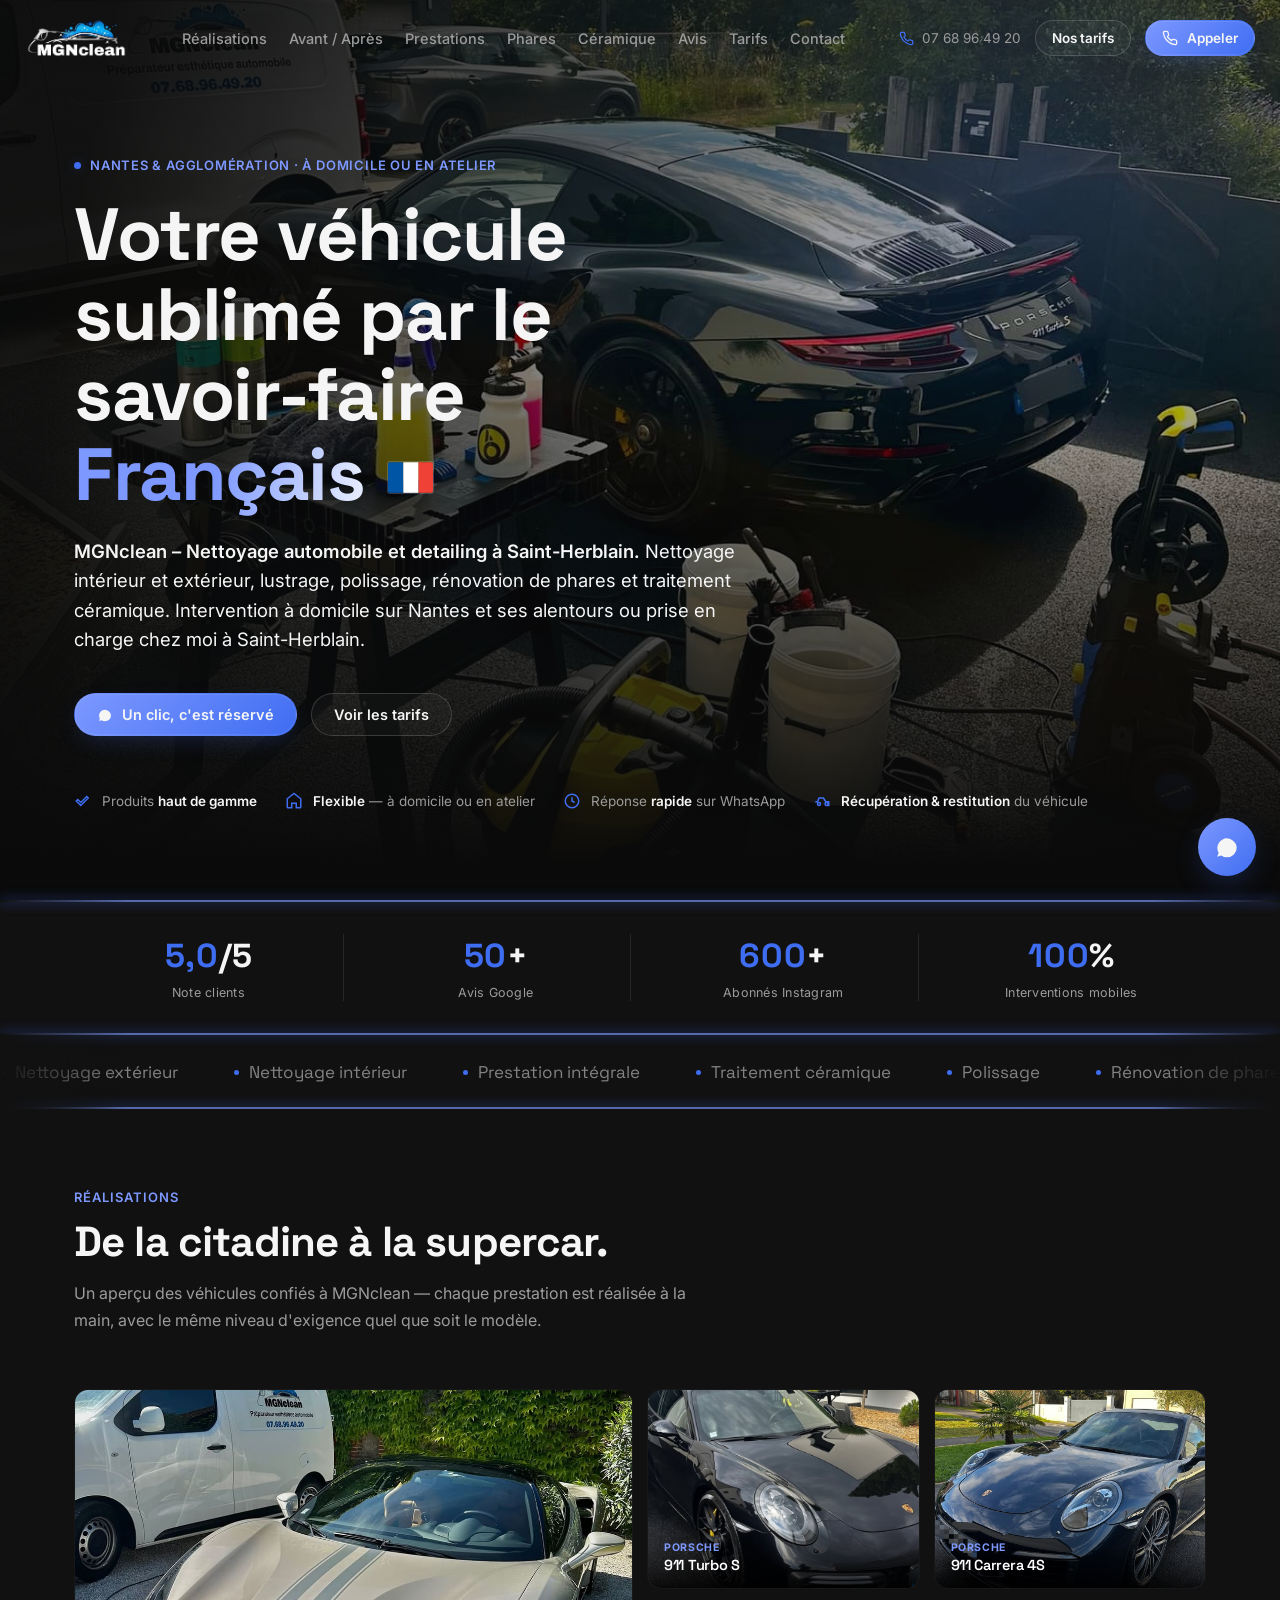
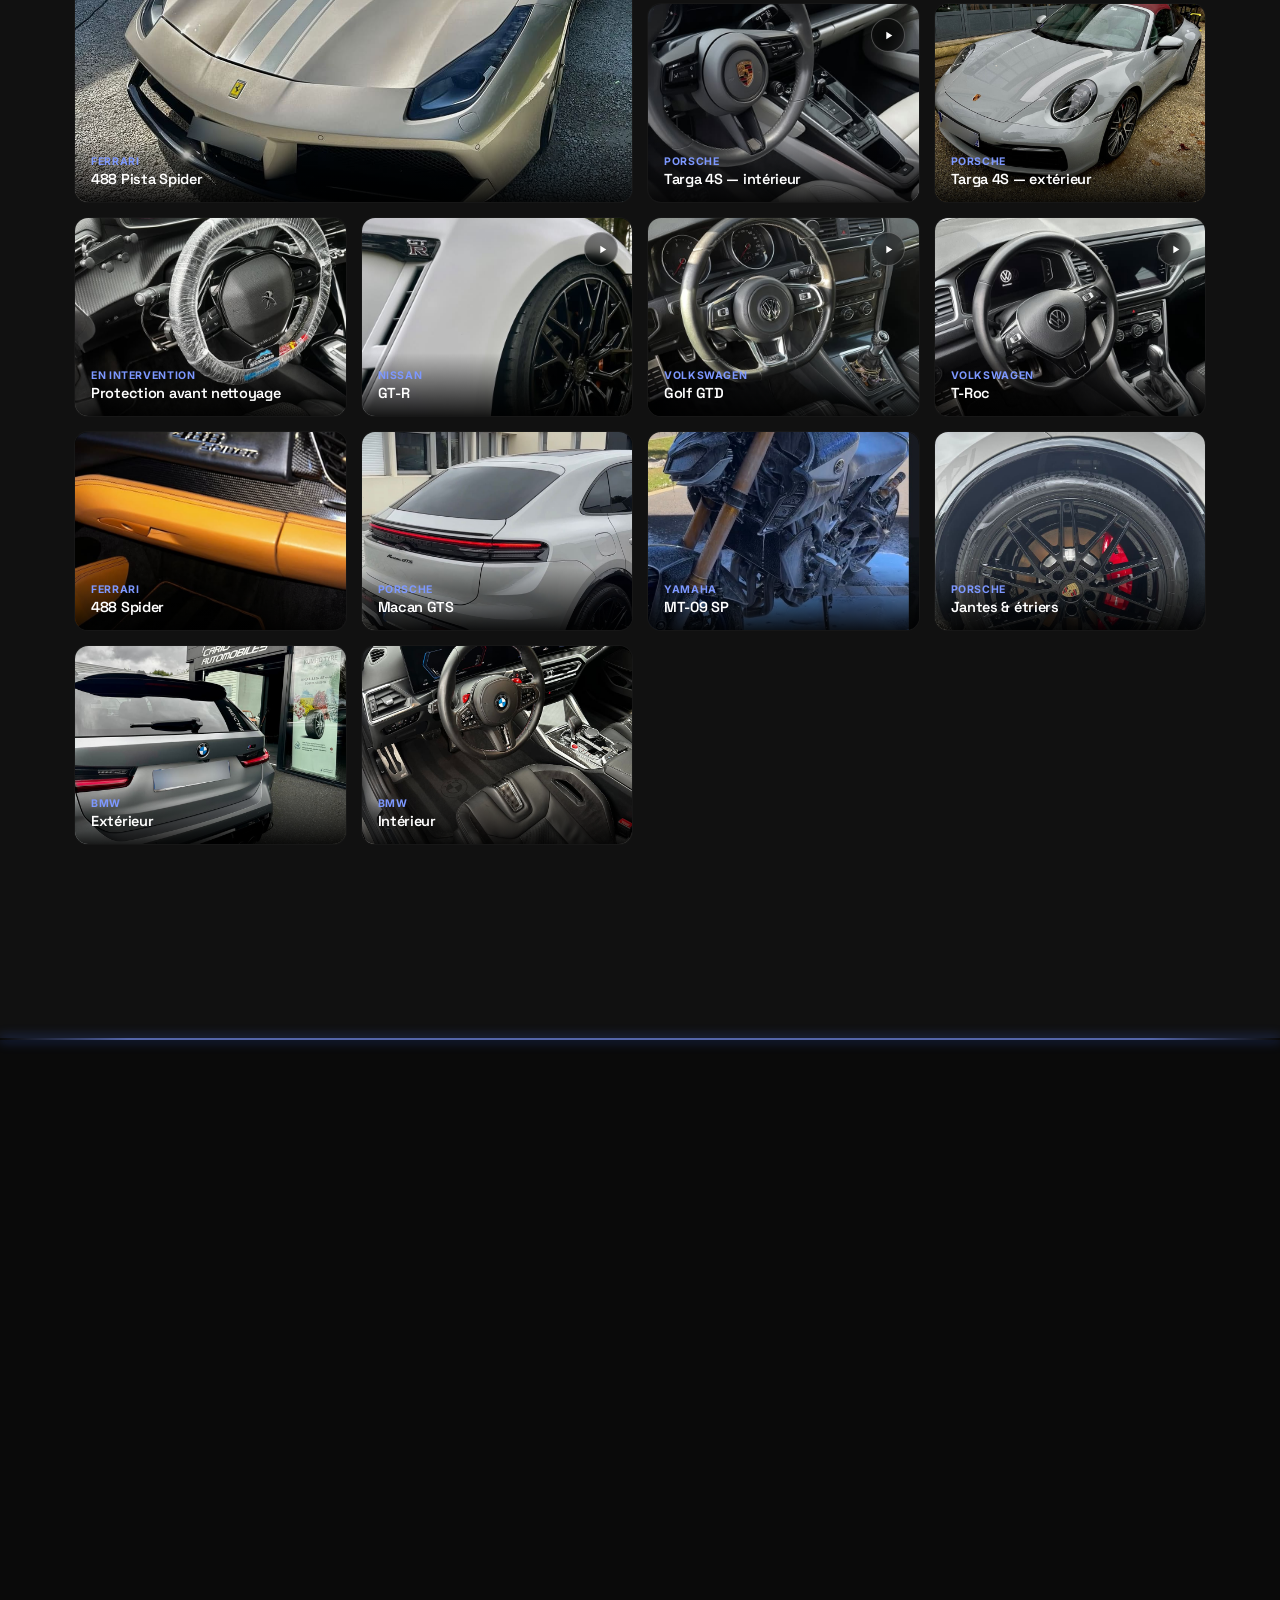
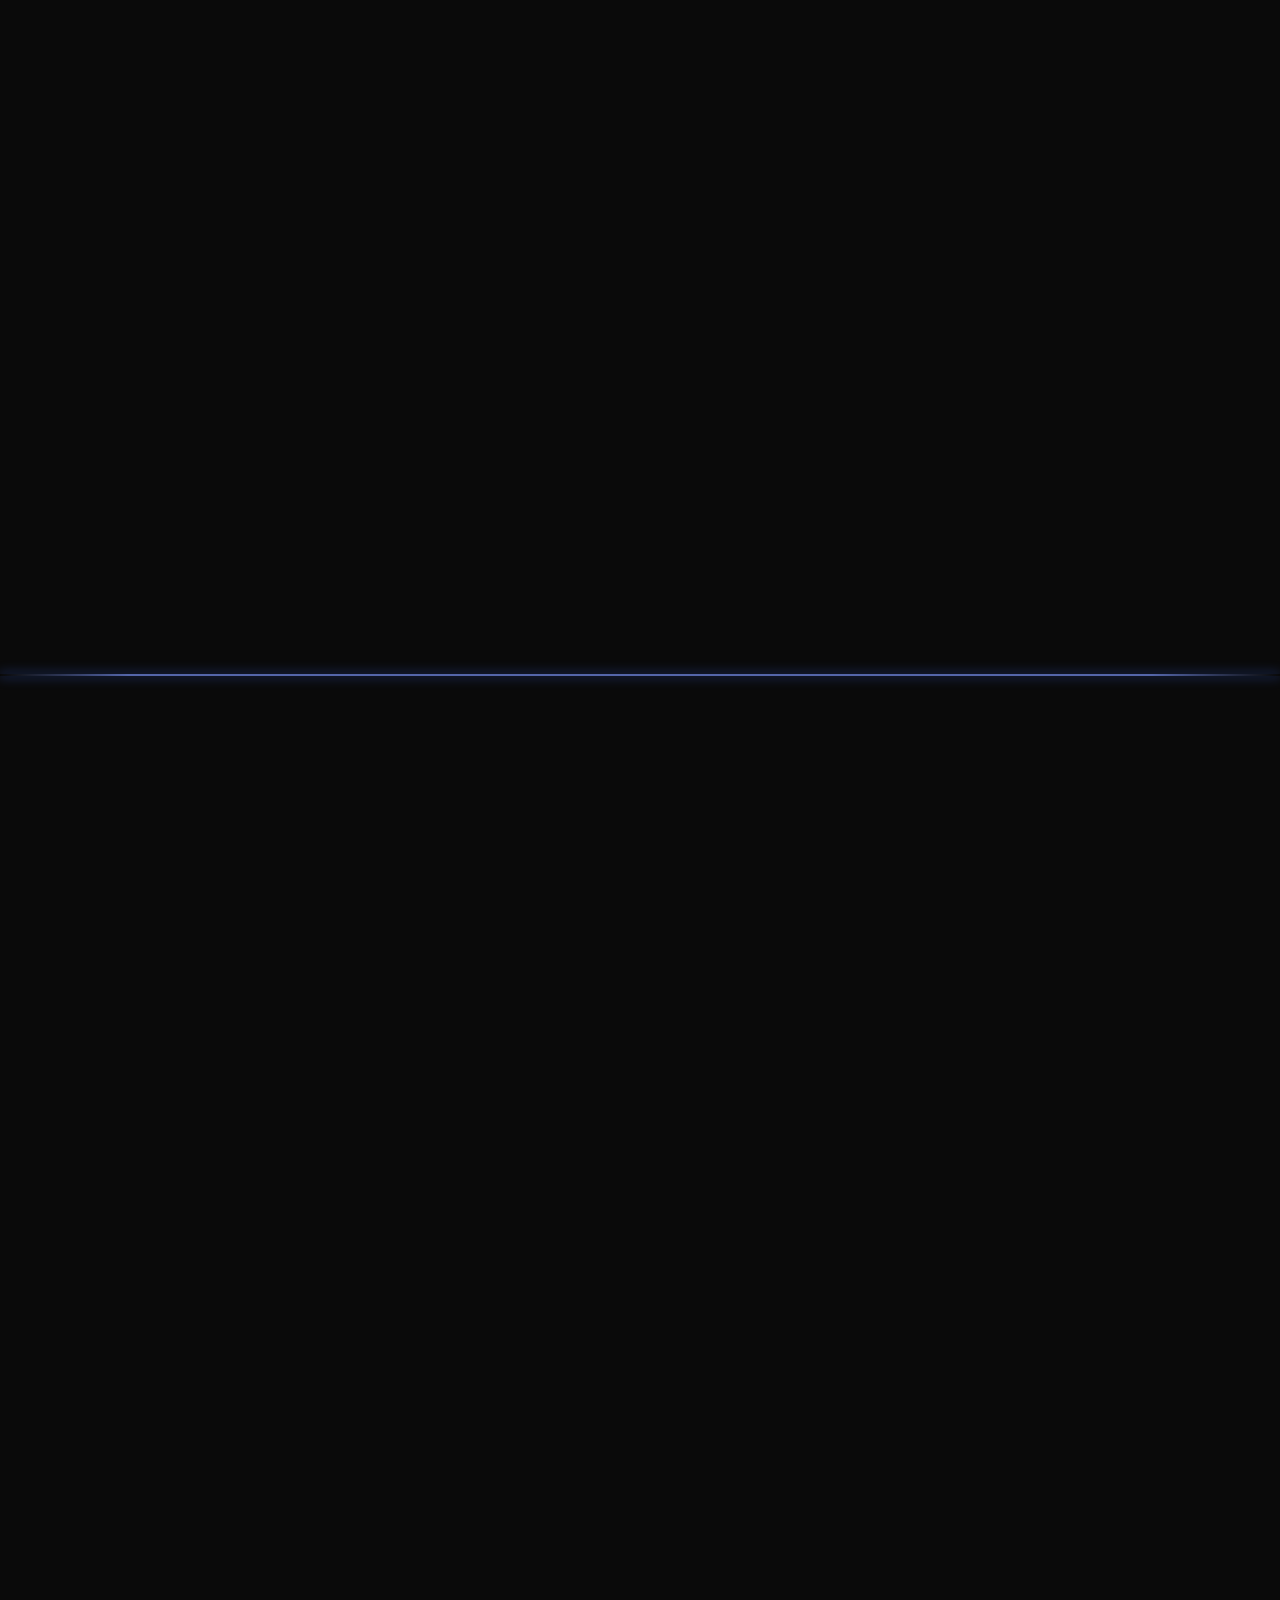
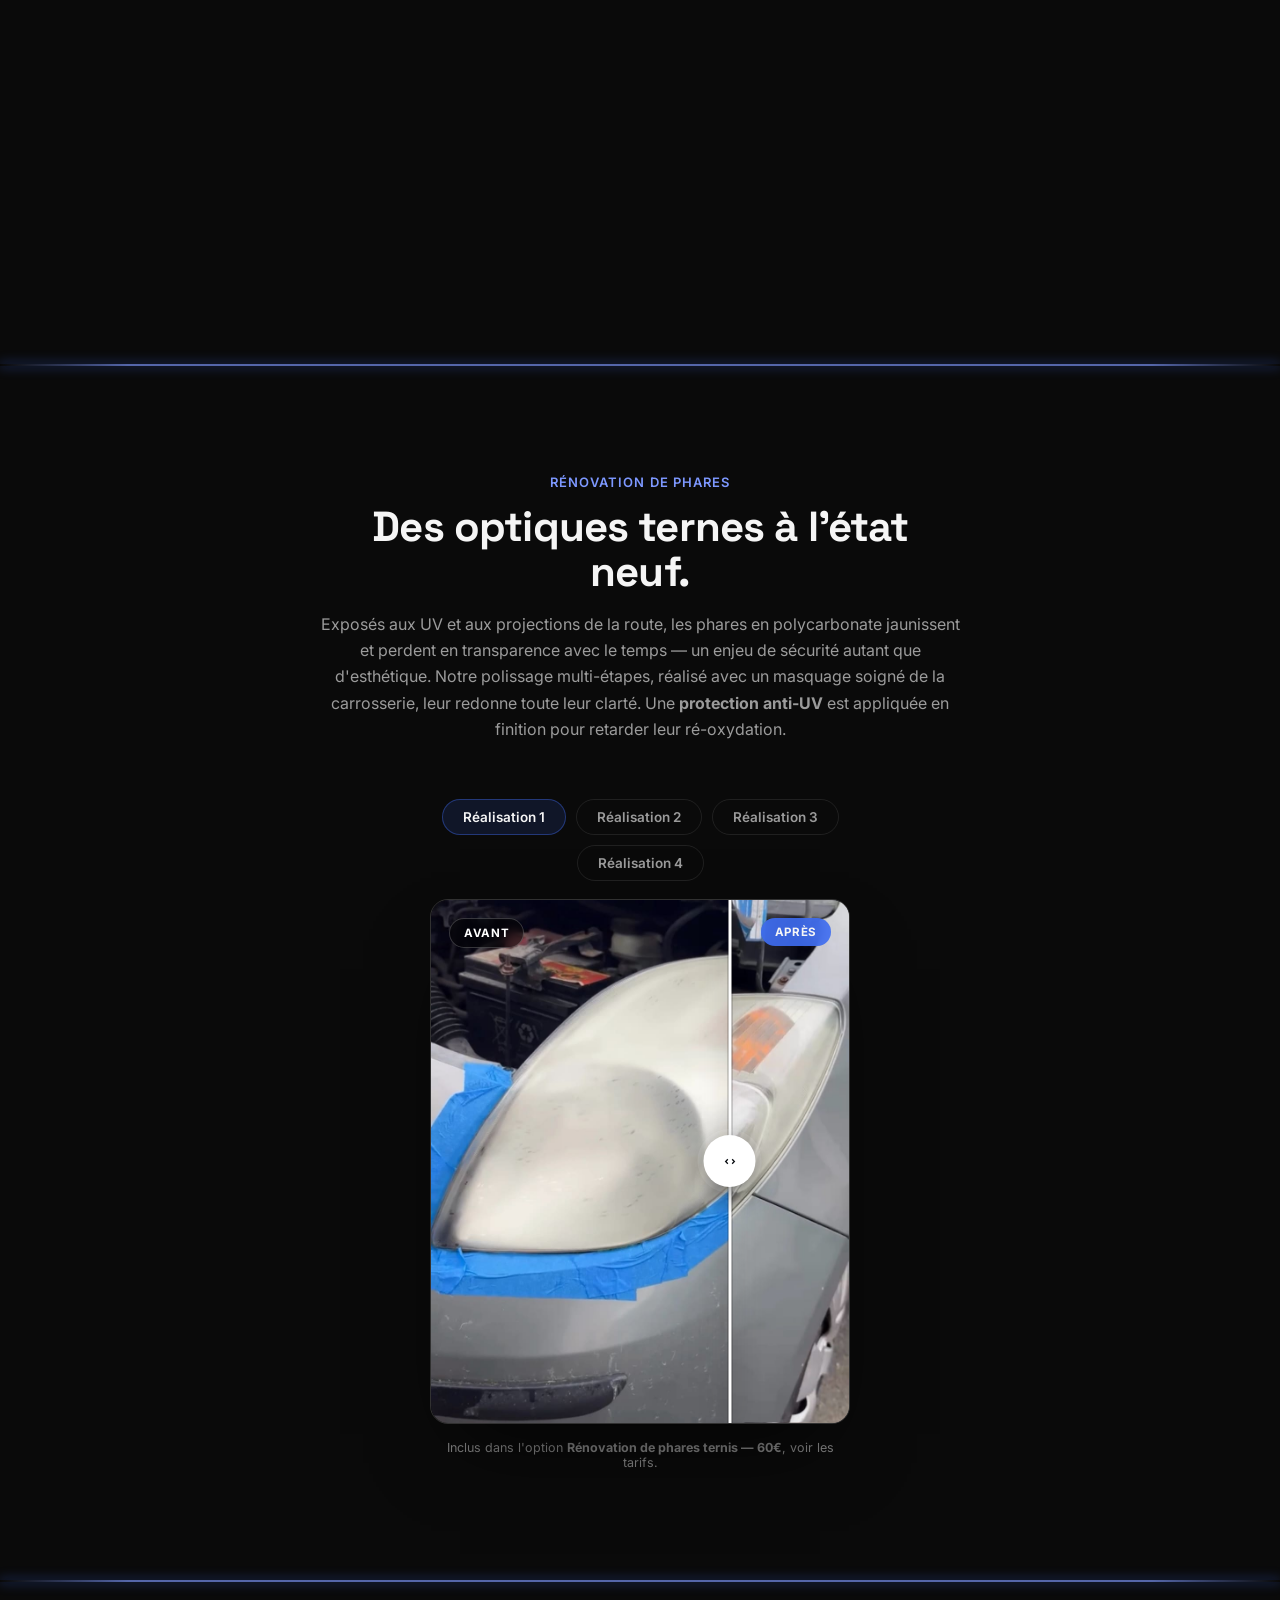
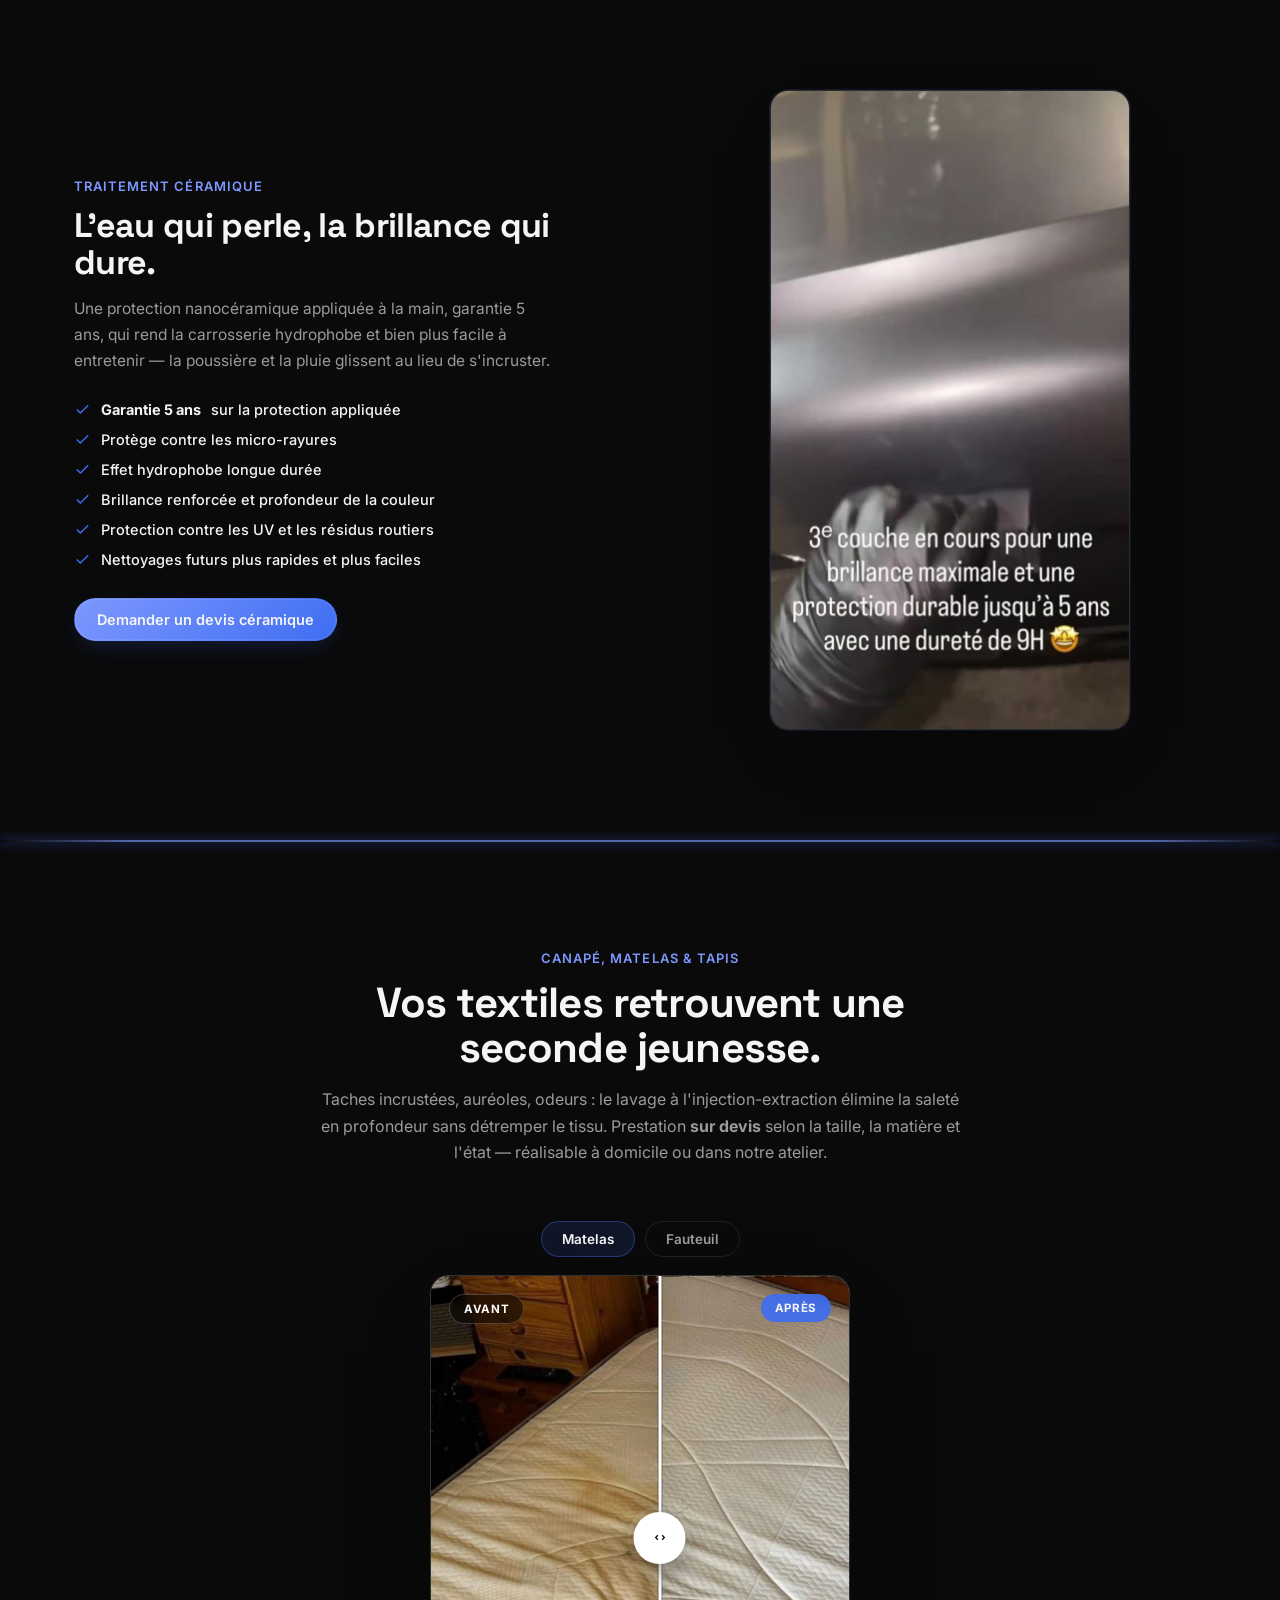
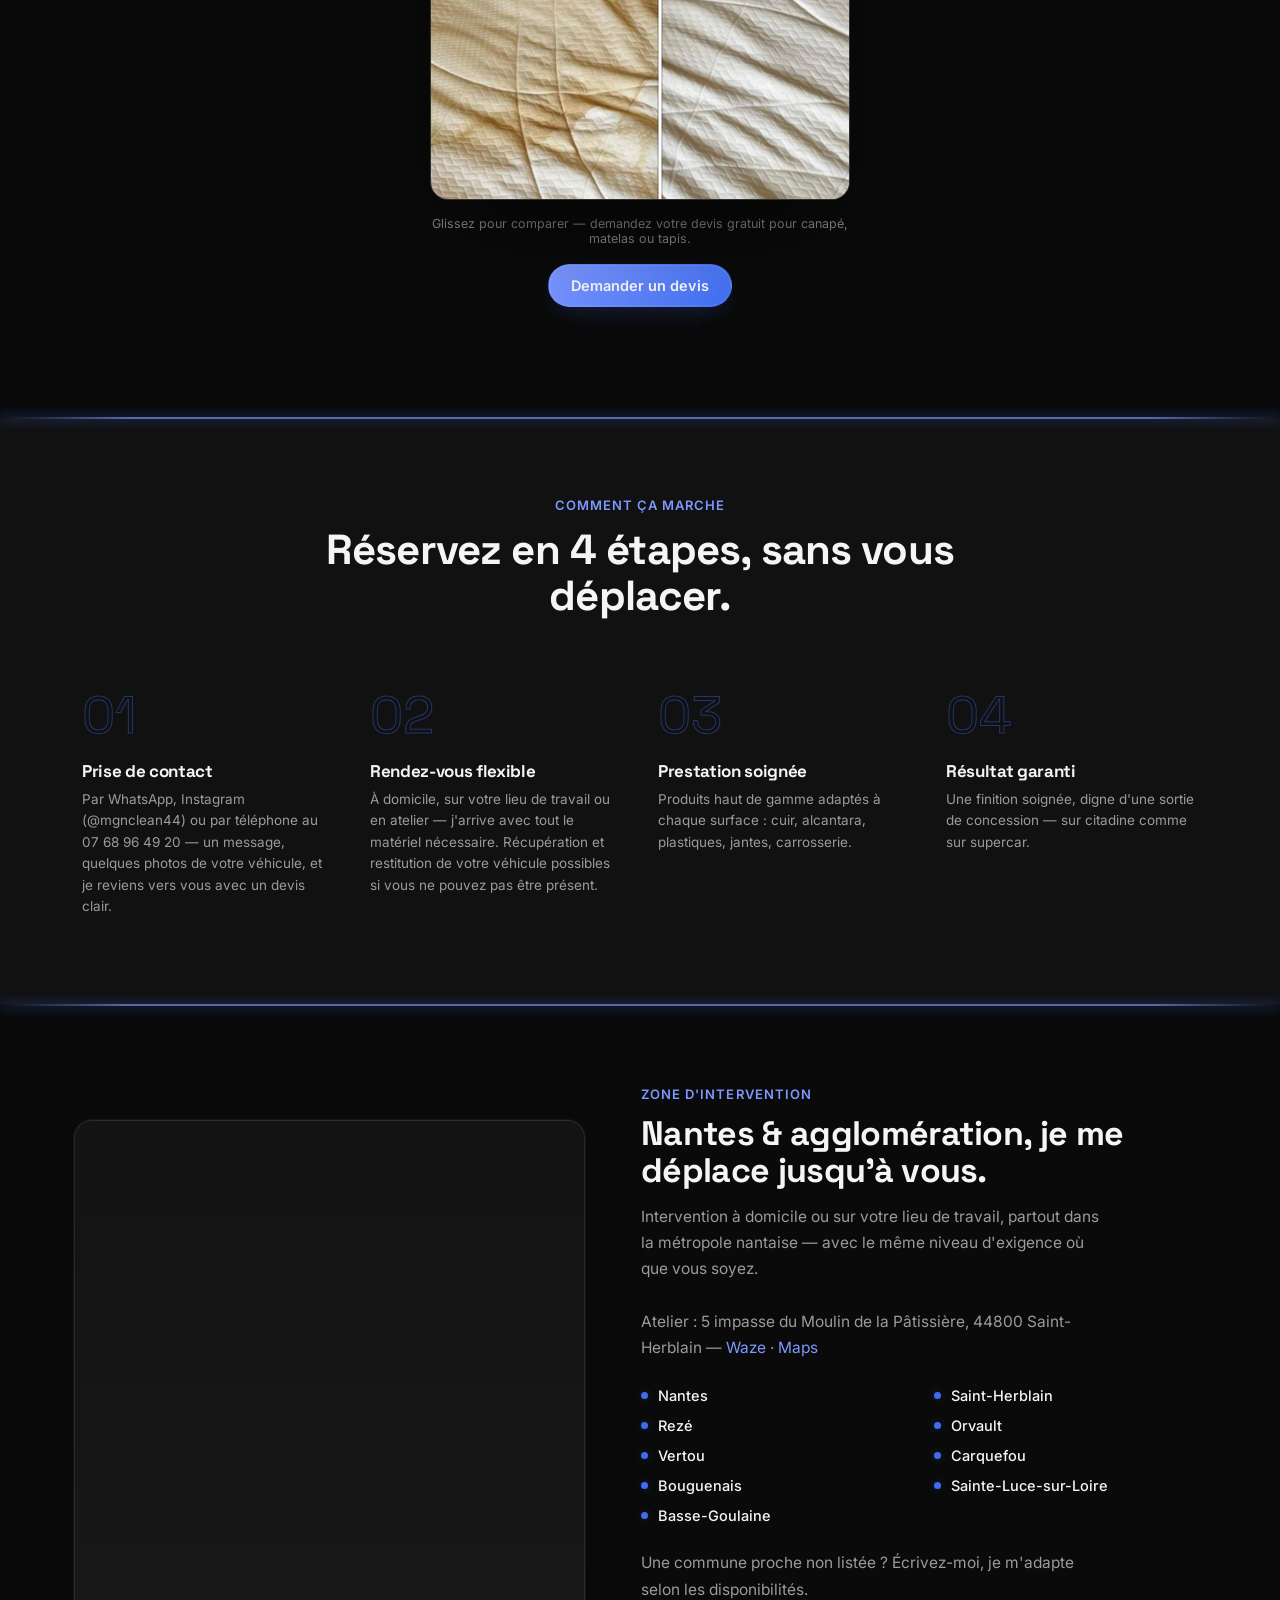
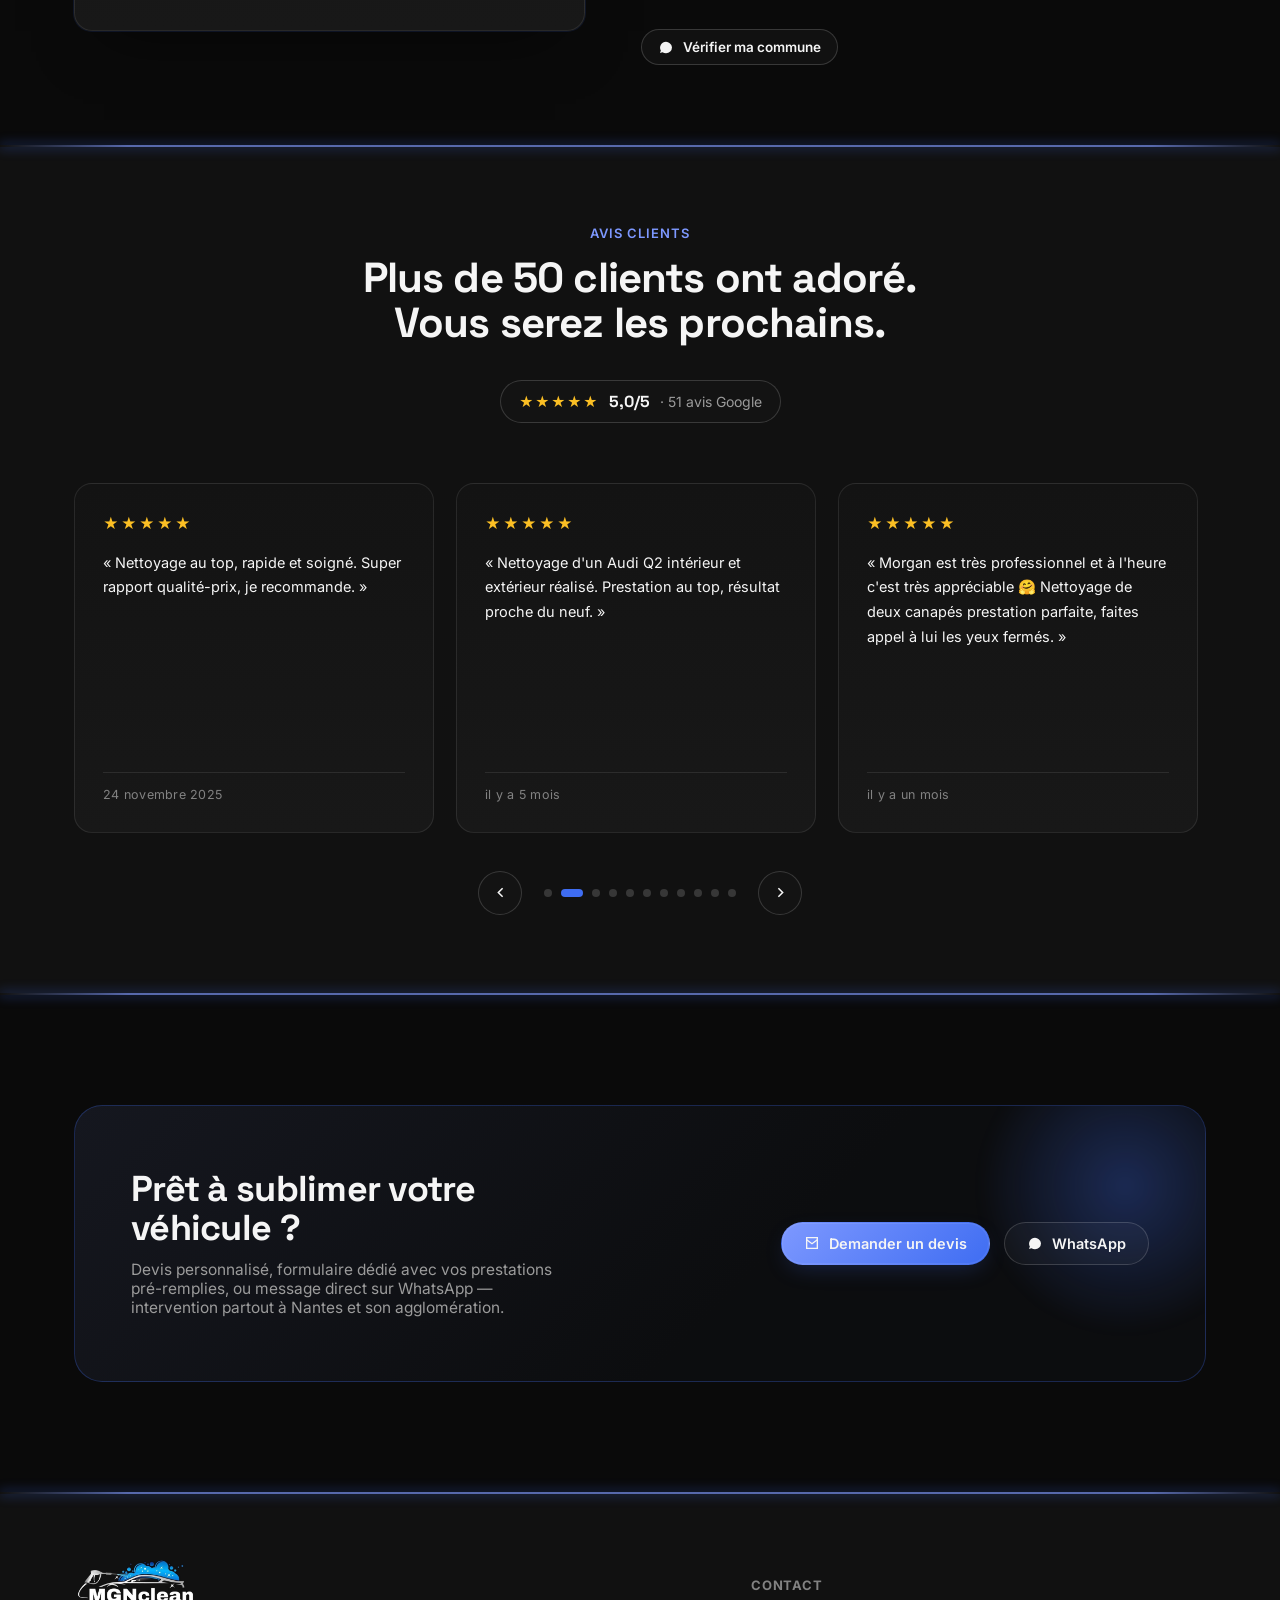
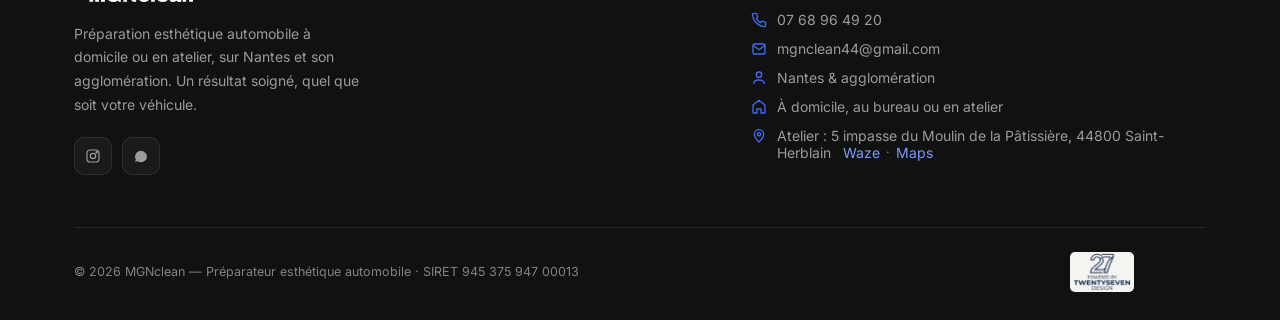
==== commit 74ddf3a6: "Inverse Extérieur 1 et Extérieur 2 dans l'Avant/Après Co-Authored-By: Claude Sonnet 5.5 <noreply@ant" ====
--- a/index.html
+++ b/index.html
@@ -229,7 +229,7 @@
     </div>
     <div class="ba-wrap">
       <div class="ba-stage" data-reveal>
-        <div class="ba-panel active" data-ba-panel="ext1" id="ba-panel-ext1" role="tabpanel" aria-labelledby="ba-tab-ext1" tabindex="0">
+        <div class="ba-panel" data-ba-panel="ext1" id="ba-panel-ext1" role="tabpanel" aria-labelledby="ba-tab-ext1" tabindex="0" hidden>
           <div class="ba-slider" data-ba-slider>
             <img class="ba-before" src="assets/img/gallery/ba-lexus-exterieur-avant.jpg" alt="Extérieur avant nettoyage, jante encrassée par les résidus de freinage" style="object-position:center 55%" loading="lazy" />
             <img class="ba-after" src="assets/img/gallery/ba-lexus-exterieur-apres.jpg" alt="Extérieur après nettoyage, carrosserie et jante noire brillantes" style="object-position:center 55%" loading="lazy" />
@@ -271,7 +271,7 @@
           </div>
         </div>
 
-        <div class="ba-panel" data-ba-panel="ext3" id="ba-panel-ext3" role="tabpanel" aria-labelledby="ba-tab-ext3" tabindex="0" hidden>
+        <div class="ba-panel active" data-ba-panel="ext3" id="ba-panel-ext3" role="tabpanel" aria-labelledby="ba-tab-ext3" tabindex="0">
           <div class="ba-slider" data-ba-slider>
             <img class="ba-before" src="assets/img/gallery/ba-ford-exterieur-avant.jpg" alt="Extérieur avant nettoyage, carrosserie couverte de mousses et traces vertes" style="object-position:center 40%" loading="lazy" />
             <img class="ba-after" src="assets/img/gallery/ba-ford-exterieur-apres.jpg" alt="Extérieur après nettoyage, carrosserie propre et brillante" style="object-position:center 40%" loading="lazy" />
@@ -454,13 +454,13 @@
         </div>
 
         <div class="ba-tabs ba-thumbs" role="tablist" aria-label="Choisir l'exemple avant / après">
-          <button class="ba-tab active" type="button" id="ba-tab-ext1" data-ba-tab="ext1" role="tab" aria-selected="true" aria-controls="ba-panel-ext1"><img src="assets/img/gallery/thumbs/ba-lexus-exterieur-avant.jpg" alt="" width="280" height="210" loading="lazy" decoding="async" /><span>Extérieur 1</span></button>
+          <button class="ba-tab active" type="button" id="ba-tab-ext3" data-ba-tab="ext3" role="tab" aria-selected="true" aria-controls="ba-panel-ext3"><img src="assets/img/gallery/thumbs/ba-ford-exterieur-avant.jpg" alt="" width="280" height="210" loading="lazy" decoding="async" /><span>Extérieur 1</span></button>
           <button class="ba-tab" type="button" id="ba-tab-int1" data-ba-tab="int1" role="tab" aria-selected="false" aria-controls="ba-panel-int1"><img src="assets/img/gallery/thumbs/ba-renault-interieur-avant.jpg" alt="" width="280" height="210" loading="lazy" decoding="async" /><span>Intérieur 1</span></button>
           <button class="ba-tab" type="button" id="ba-tab-console" data-ba-tab="console" role="tab" aria-selected="false" aria-controls="ba-panel-console"><img src="assets/img/gallery/thumbs/ba-console-avant.jpg" alt="" width="280" height="210" loading="lazy" decoding="async" /><span>Console centrale</span></button>
           <button class="ba-tab" type="button" id="ba-tab-jantes" data-ba-tab="jantes" role="tab" aria-selected="false" aria-controls="ba-panel-jantes"><img src="assets/img/gallery/thumbs/ba-jante-avant.jpg" alt="" width="280" height="210" loading="lazy" decoding="async" /><span>Jantes</span></button>
           <button class="ba-tab" type="button" id="ba-tab-ext2" data-ba-tab="ext2" role="tab" aria-selected="false" aria-controls="ba-panel-ext2"><img src="assets/img/gallery/thumbs/ba-lustrage-avant.jpg" alt="" width="280" height="210" loading="lazy" decoding="async" /><span>Polissage</span></button>
           <button class="ba-tab" type="button" id="ba-tab-sieges" data-ba-tab="sieges" role="tab" aria-selected="false" aria-controls="ba-panel-sieges"><img src="assets/img/gallery/thumbs/ba-bmw-sieges-avant.jpg" alt="" width="280" height="210" loading="lazy" decoding="async" /><span>Sièges</span></button>
-          <button class="ba-tab" type="button" id="ba-tab-ext3" data-ba-tab="ext3" role="tab" aria-selected="false" aria-controls="ba-panel-ext3"><img src="assets/img/gallery/thumbs/ba-ford-exterieur-avant.jpg" alt="" width="280" height="210" loading="lazy" decoding="async" /><span>Extérieur 2</span></button>
+          <button class="ba-tab" type="button" id="ba-tab-ext1" data-ba-tab="ext1" role="tab" aria-selected="false" aria-controls="ba-panel-ext1"><img src="assets/img/gallery/thumbs/ba-lexus-exterieur-avant.jpg" alt="" width="280" height="210" loading="lazy" decoding="async" /><span>Extérieur 2</span></button>
           <button class="ba-tab" type="button" id="ba-tab-porsche" data-ba-tab="porsche" role="tab" aria-selected="false" aria-controls="ba-panel-porsche"><img src="assets/img/gallery/thumbs/ba-porsche-avant.jpg" alt="" width="280" height="210" loading="lazy" decoding="async" /><span>Porsche — habitacle</span></button>
           <button class="ba-tab" type="button" id="ba-tab-lustrage2" data-ba-tab="lustrage2" role="tab" aria-selected="false" aria-controls="ba-panel-lustrage2"><img src="assets/img/gallery/thumbs/ba-lustrage2-avant.jpg" alt="" width="280" height="210" loading="lazy" decoding="async" /><span>Lustrage</span></button>
           <button class="ba-tab" type="button" id="ba-tab-tapis" data-ba-tab="tapis" role="tab" aria-selected="false" aria-controls="ba-panel-tapis"><img src="assets/img/gallery/thumbs/ba-bmw-plancher-avant.jpg" alt="" width="280" height="210" loading="lazy" decoding="async" /><span>Tapis</span></button>
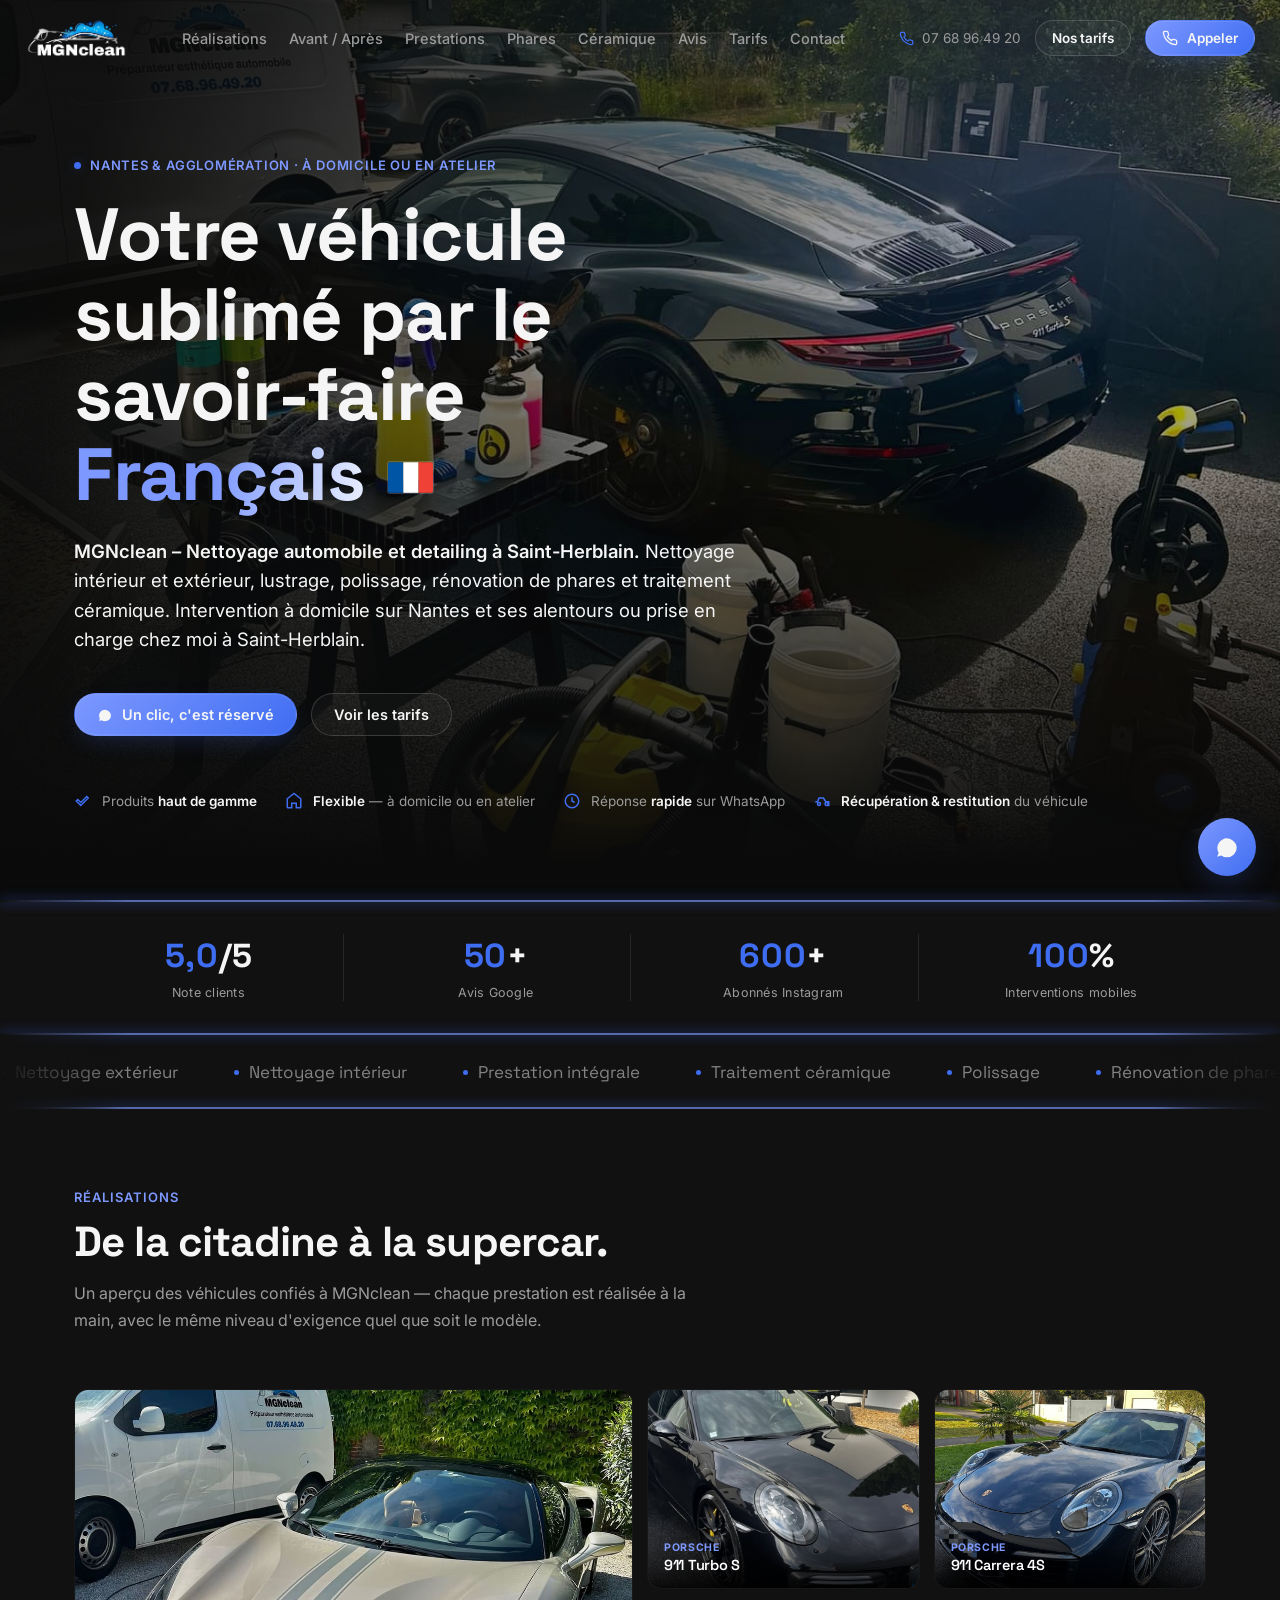
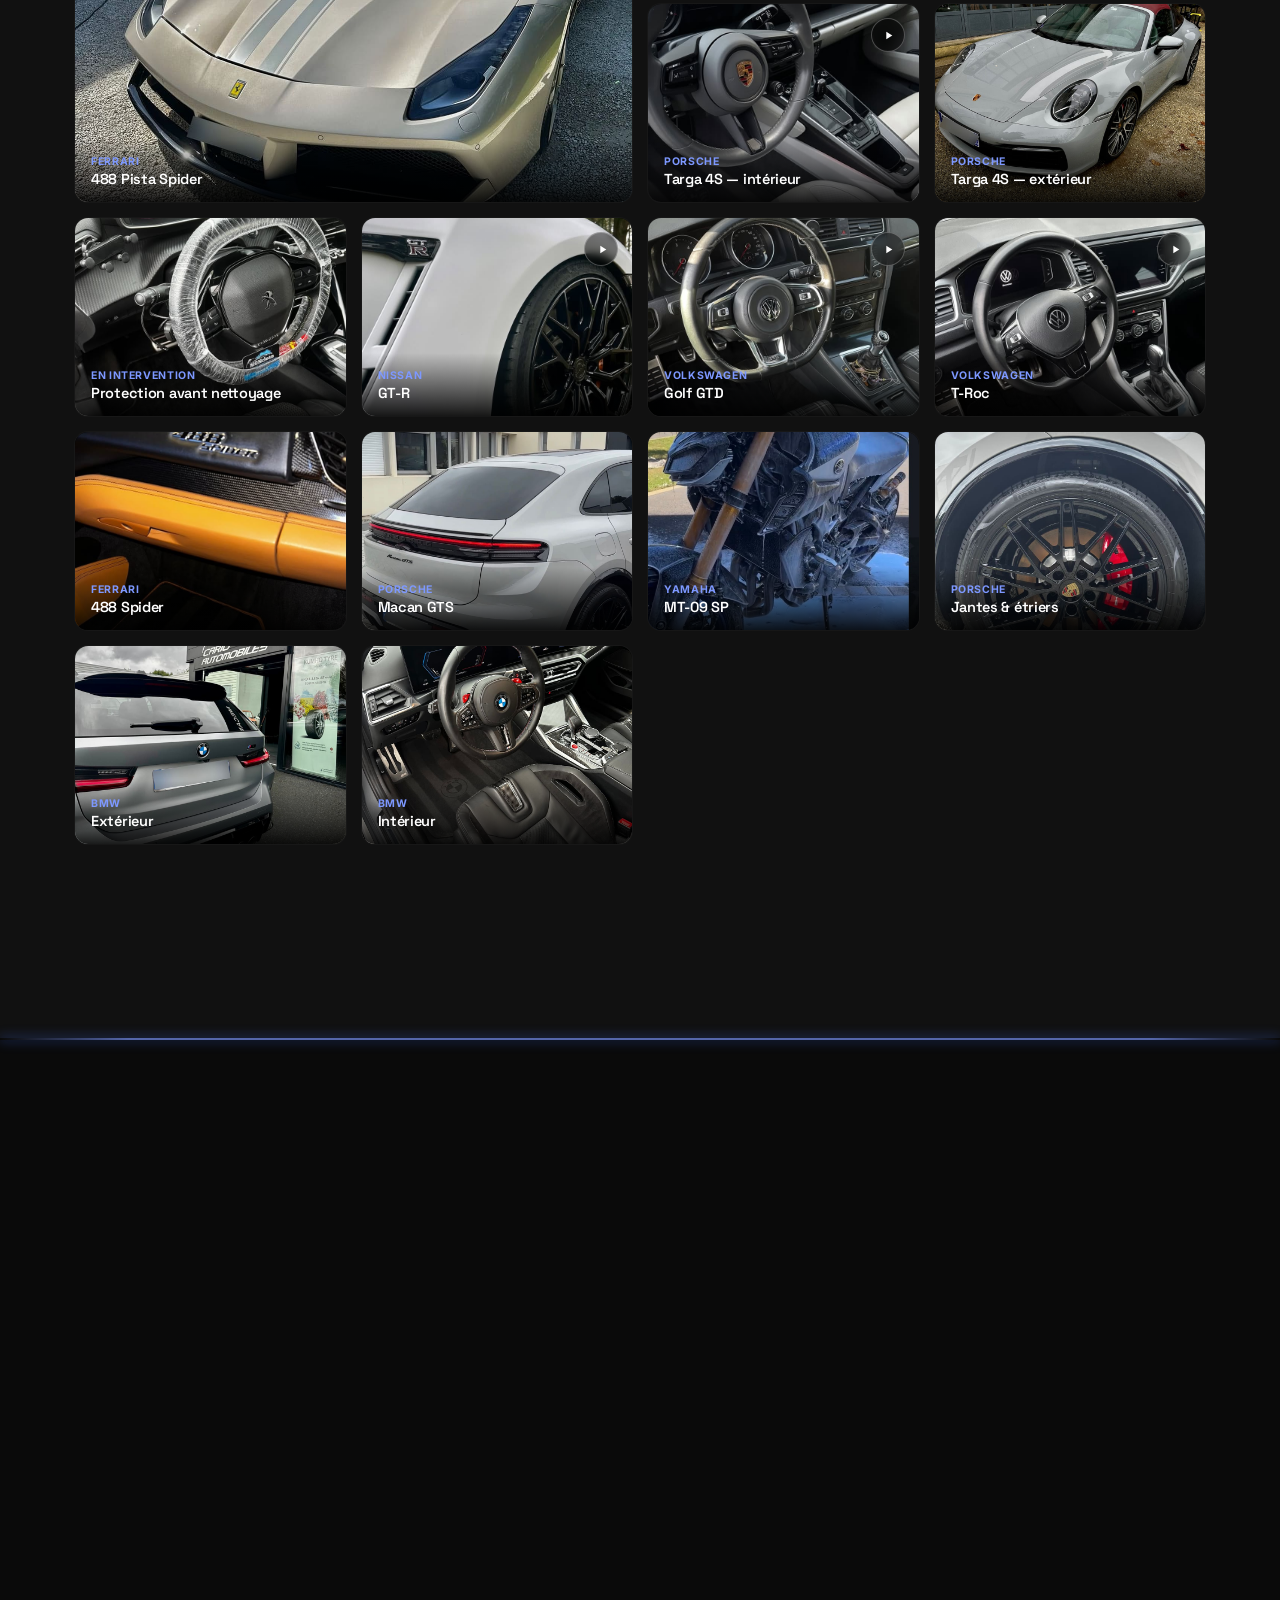
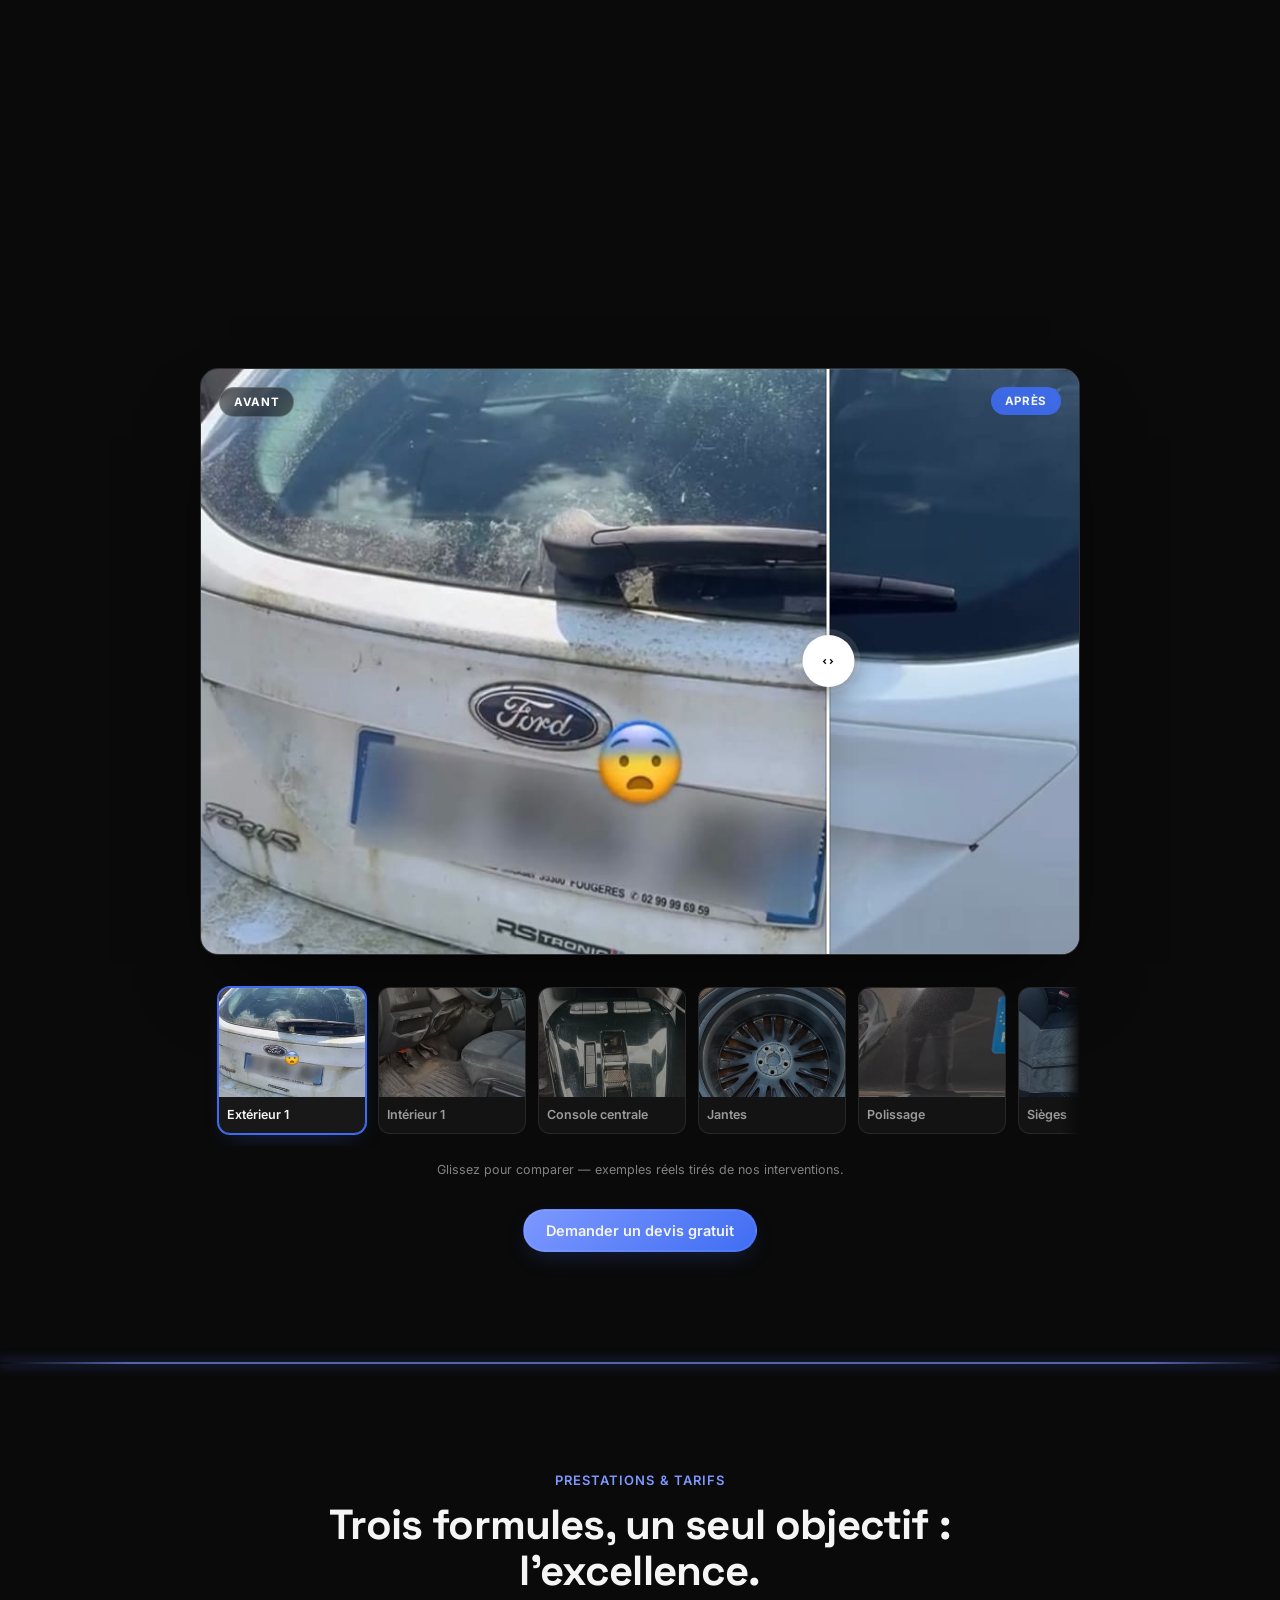
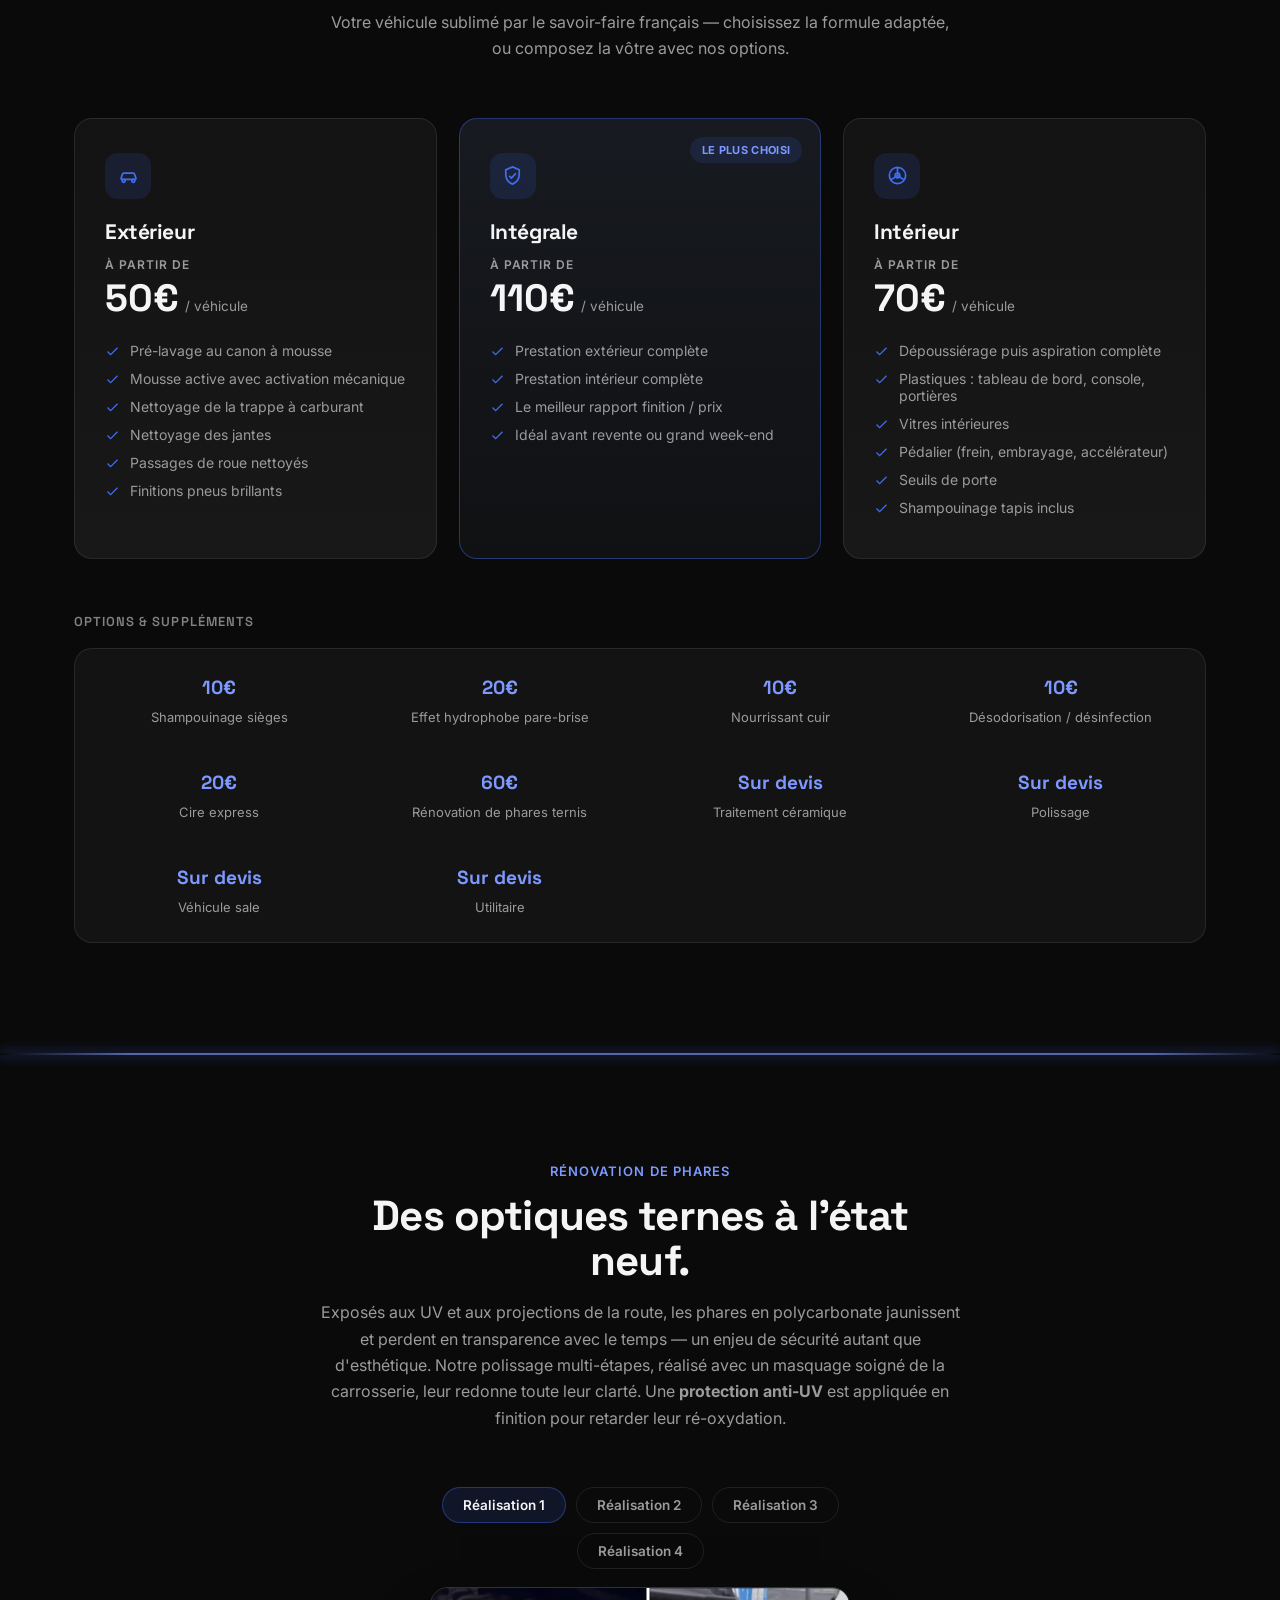
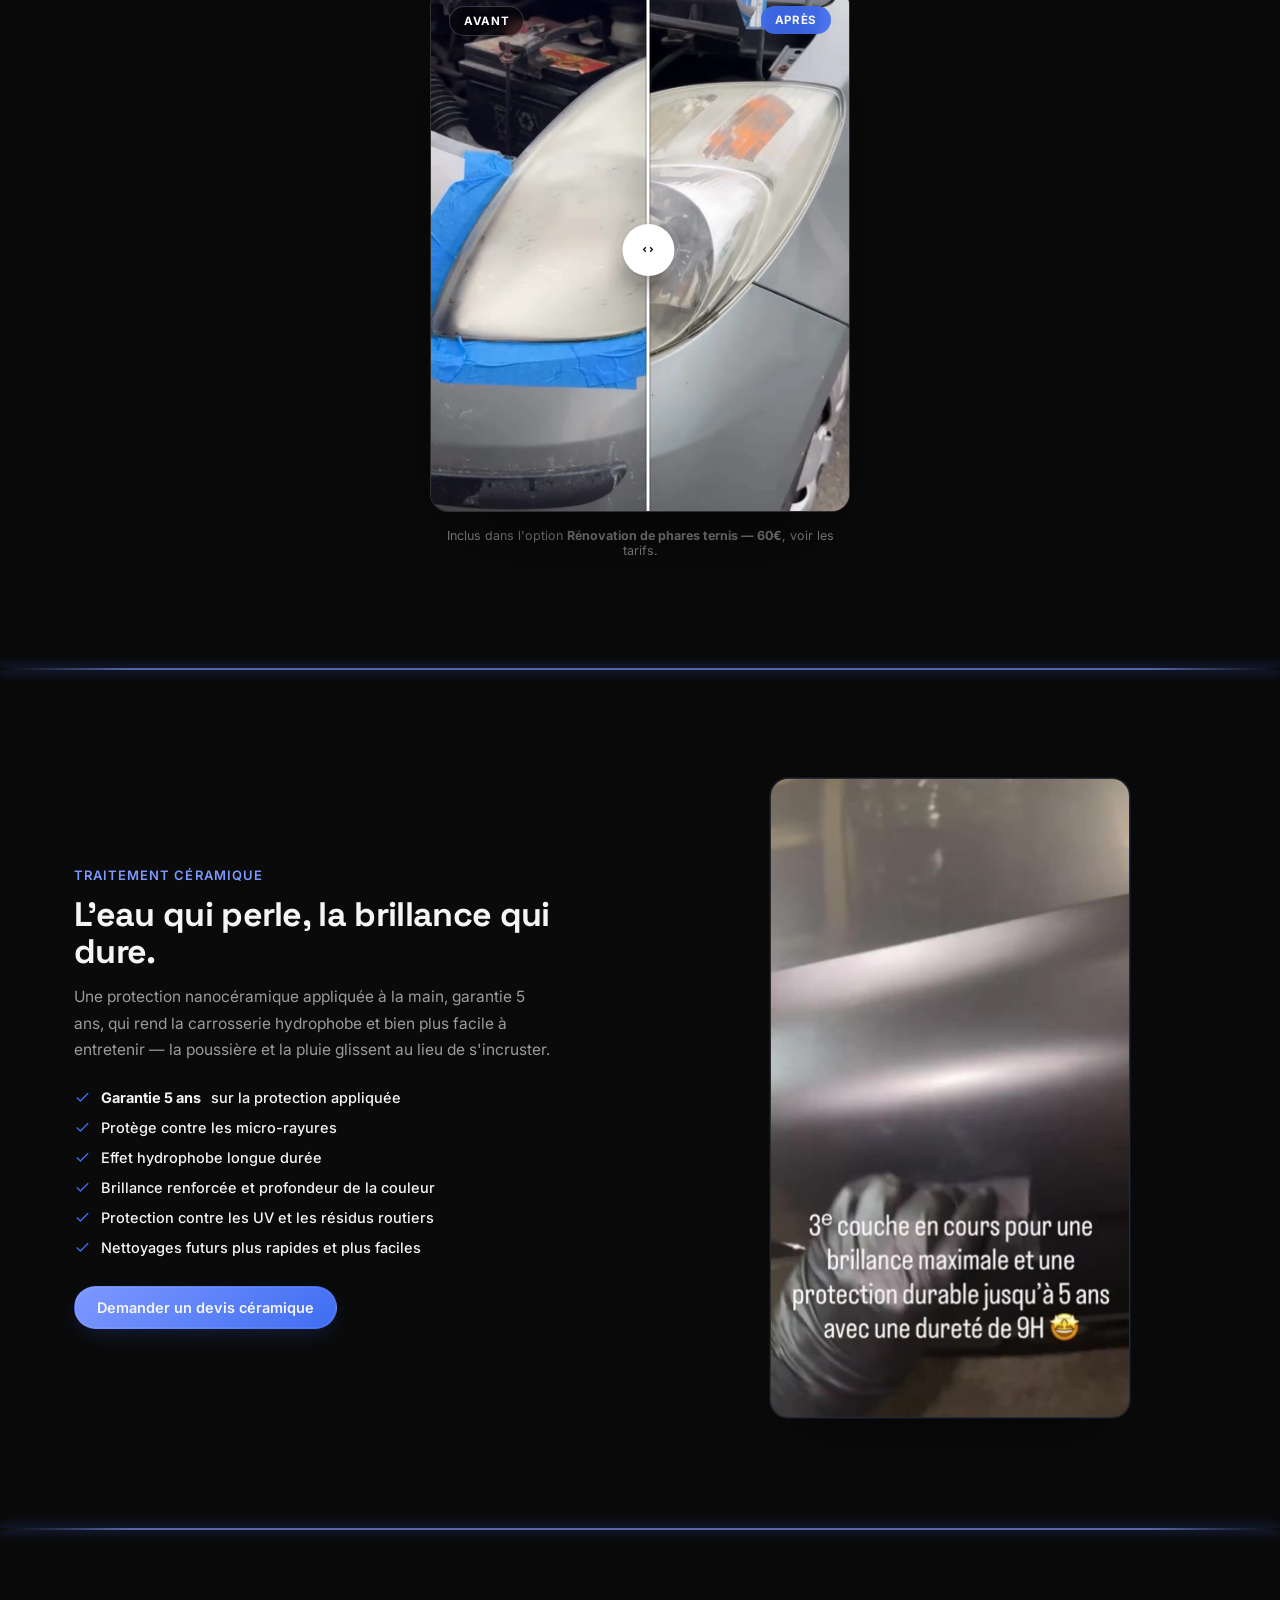
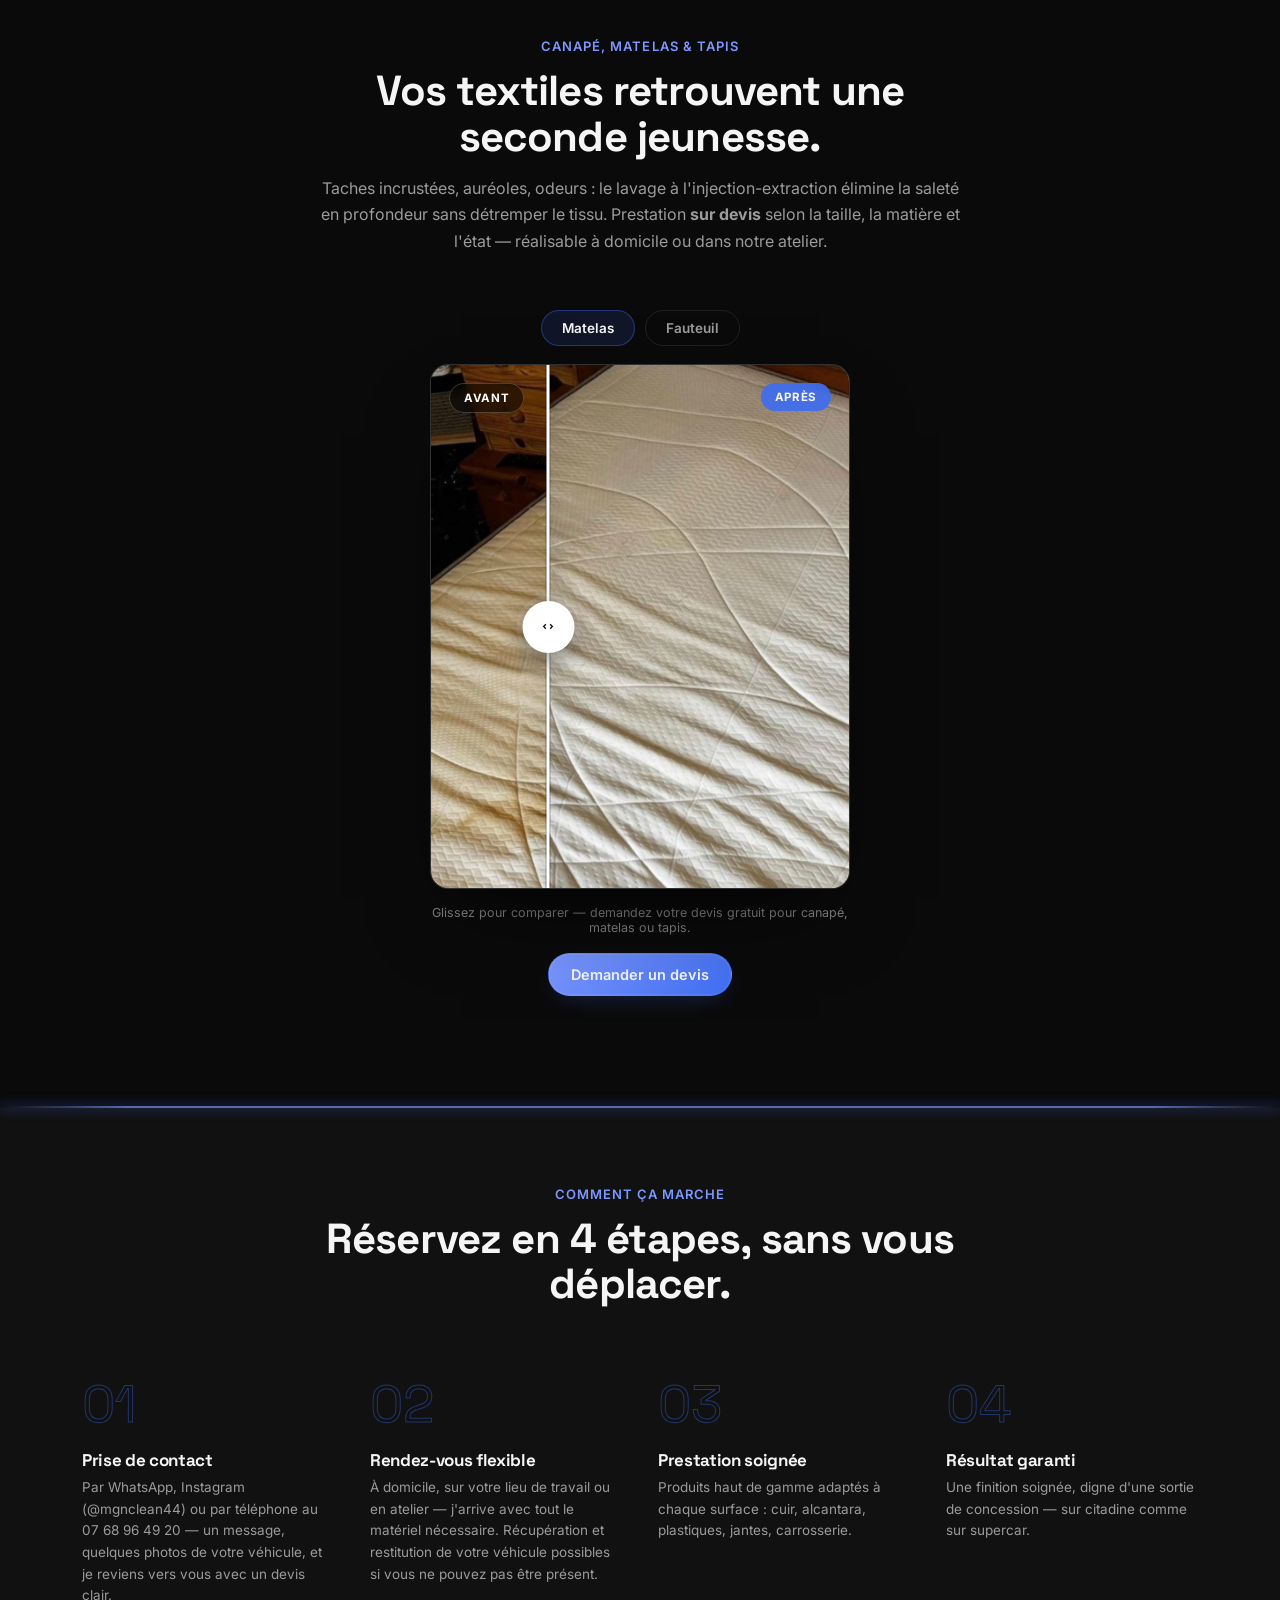
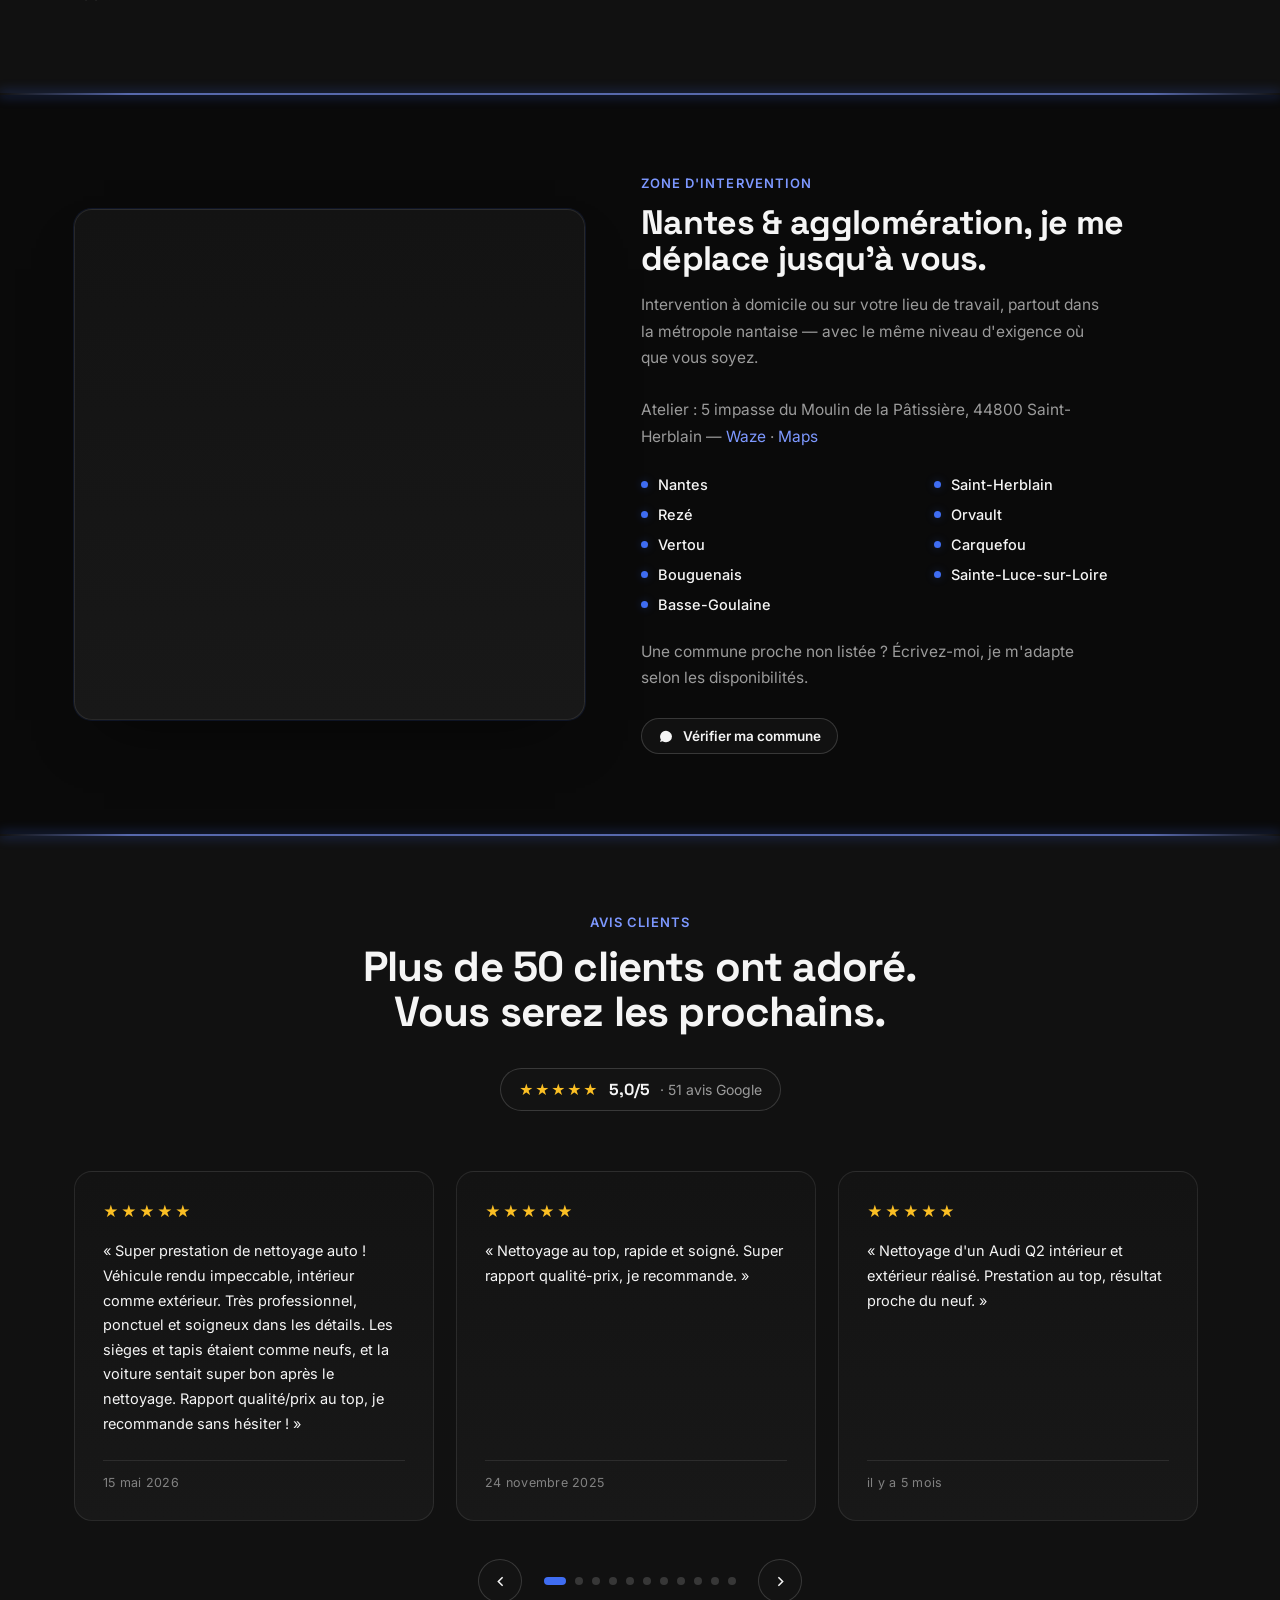
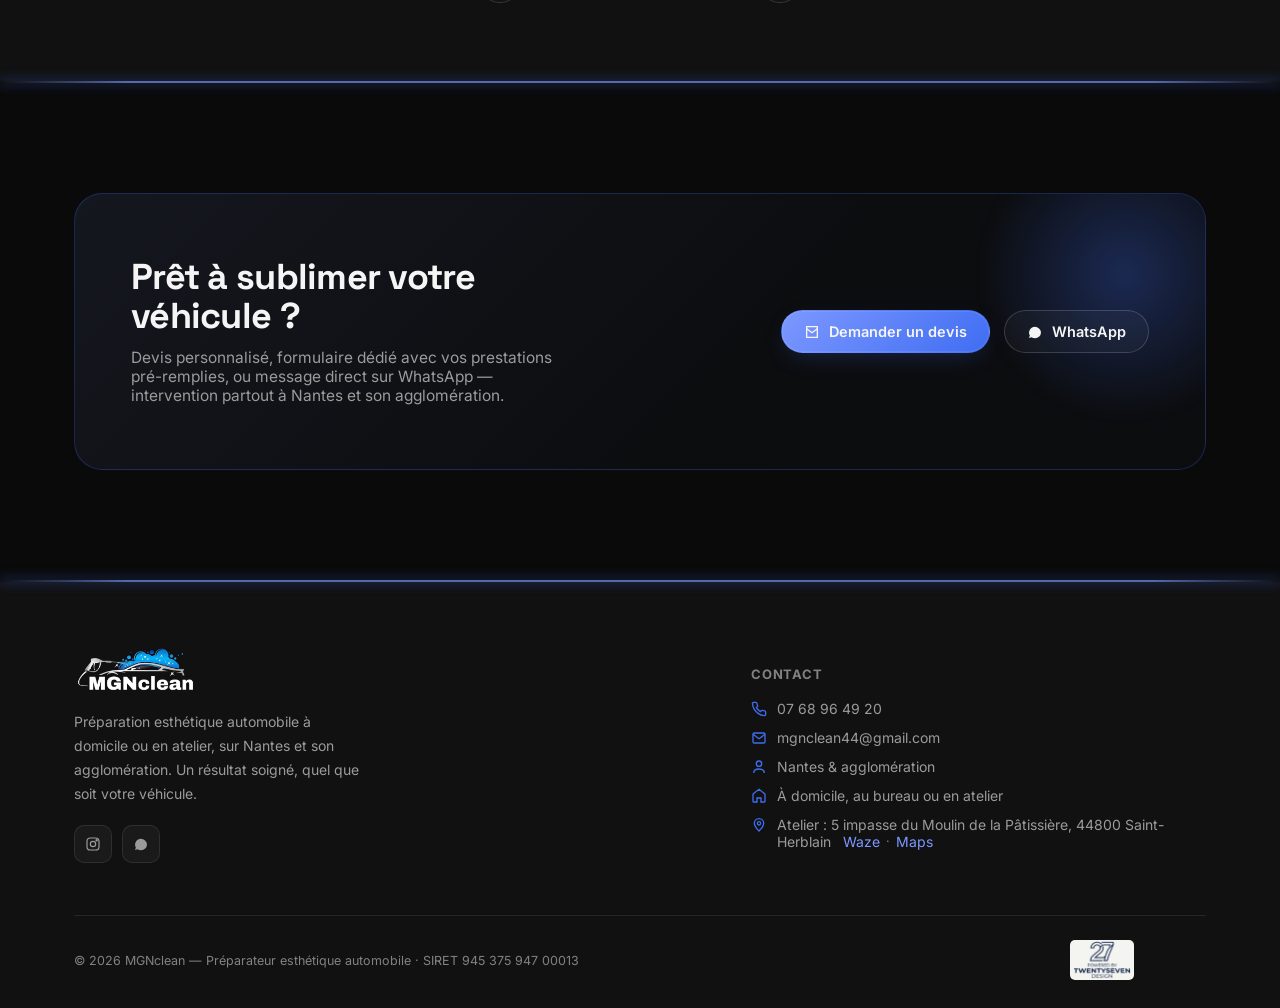
==== commit e6ada3eb: "Ajoute une Porsche à nettoyer du doigt au-dessus des Avant/Après Canvas de poussière simulée par-des" ====
--- a/index.html
+++ b/index.html
@@ -227,6 +227,21 @@
       <span class="sec-eyebrow">Avant / après</span>
       <h2>La différence se voit.</h2>
     </div>
+    <div class="wipe" data-wipe data-reveal>
+      <div class="wipe-stage">
+        <img class="wipe-img" src="assets/img/gallery/targa-4s-nettoyage.jpg" alt="Porsche 911 Targa 4S grise à toit rouge, carrosserie propre après préparation" width="900" height="1197" loading="lazy" decoding="async" />
+        <canvas class="wipe-canvas" aria-hidden="true"></canvas>
+        <div class="wipe-hint" aria-hidden="true">
+          <svg viewBox="0 0 24 24" fill="none" stroke="currentColor" stroke-width="2.4"><path d="M8 8l-4 4 4 4M16 8l4 4-4 4"/></svg>
+          <span>Balayez pour nettoyer</span>
+        </div>
+      </div>
+      <div class="wipe-bar">
+        <p class="wipe-status" data-idle="Porsche 911 Targa 4S — essuyez la poussière du doigt." data-done="Voilà ce que ça donne : une 911 Targa 4S préparée à la main.">Porsche 911 Targa 4S — essuyez la poussière du doigt.</p>
+        <button class="btn btn-ghost btn-sm" type="button" data-wipe-reset hidden>Recommencer</button>
+        <button class="wipe-skip" type="button" data-wipe-skip>Tout nettoyer</button>
+      </div>
+    </div>
     <div class="ba-wrap">
       <div class="ba-stage" data-reveal>
         <div class="ba-panel" data-ba-panel="ext1" id="ba-panel-ext1" role="tabpanel" aria-labelledby="ba-tab-ext1" tabindex="0" hidden>
@@ -995,5 +1010,6 @@
 </div>
 
 <script src="assets/main.js"></script>
+<script src="assets/wipe.js"></script>
 </body>
 </html>
--- a/assets/styles.css
+++ b/assets/styles.css
@@ -871,3 +871,28 @@
     border:1px solid var(--line);border-radius:var(--radius);padding:26px 24px;
   }
 }
+
+/* ===================== Wipe to clean ===================== */
+.wipe{max-width:440px;margin:0 auto 56px}
+.wipe-stage{position:relative;aspect-ratio:3/4;border-radius:var(--radius);overflow:hidden;border:1px solid var(--line);background:var(--panel)}
+.wipe-img,.wipe-canvas{position:absolute;inset:0;width:100%;height:100%}
+.wipe-img{object-fit:cover}
+.wipe-canvas{touch-action:pan-y;cursor:grab;transition:opacity .7s ease;-webkit-tap-highlight-color:transparent}
+.wipe-canvas:active{cursor:grabbing}
+.wipe.is-clean .wipe-canvas{opacity:0;pointer-events:none}
+.wipe-hint{
+  position:absolute;left:50%;bottom:18px;transform:translateX(-50%);
+  display:flex;align-items:center;gap:10px;padding:10px 16px;border-radius:999px;white-space:nowrap;
+  background:rgba(10,10,10,.8);border:1px solid var(--line-2);font-size:13px;font-weight:600;
+  pointer-events:none;transition:opacity .3s;
+}
+.wipe-hint svg{width:20px;height:20px;color:var(--cyan-2);animation:wipeNudge 1.6s ease-in-out infinite}
+.wipe.is-started .wipe-hint{opacity:0}
+@keyframes wipeNudge{0%,100%{transform:translateX(-4px)}50%{transform:translateX(5px)}}
+@media (prefers-reduced-motion:reduce){.wipe-hint svg{animation:none}.wipe-canvas{transition:none}}
+.wipe-bar{display:flex;align-items:center;justify-content:space-between;gap:12px;margin-top:14px;flex-wrap:wrap}
+.wipe-status{font-size:13.5px;color:var(--muted);flex:1 1 220px}
+.wipe-skip{background:none;border:0;padding:6px 2px;color:var(--muted-2);font:inherit;font-size:13px;text-decoration:underline;text-underline-offset:3px;cursor:pointer}
+.wipe-skip:hover{color:var(--text)}
+.wipe.is-clean .wipe-skip{display:none}
+@media (max-width:560px){.wipe{margin-bottom:40px}}
